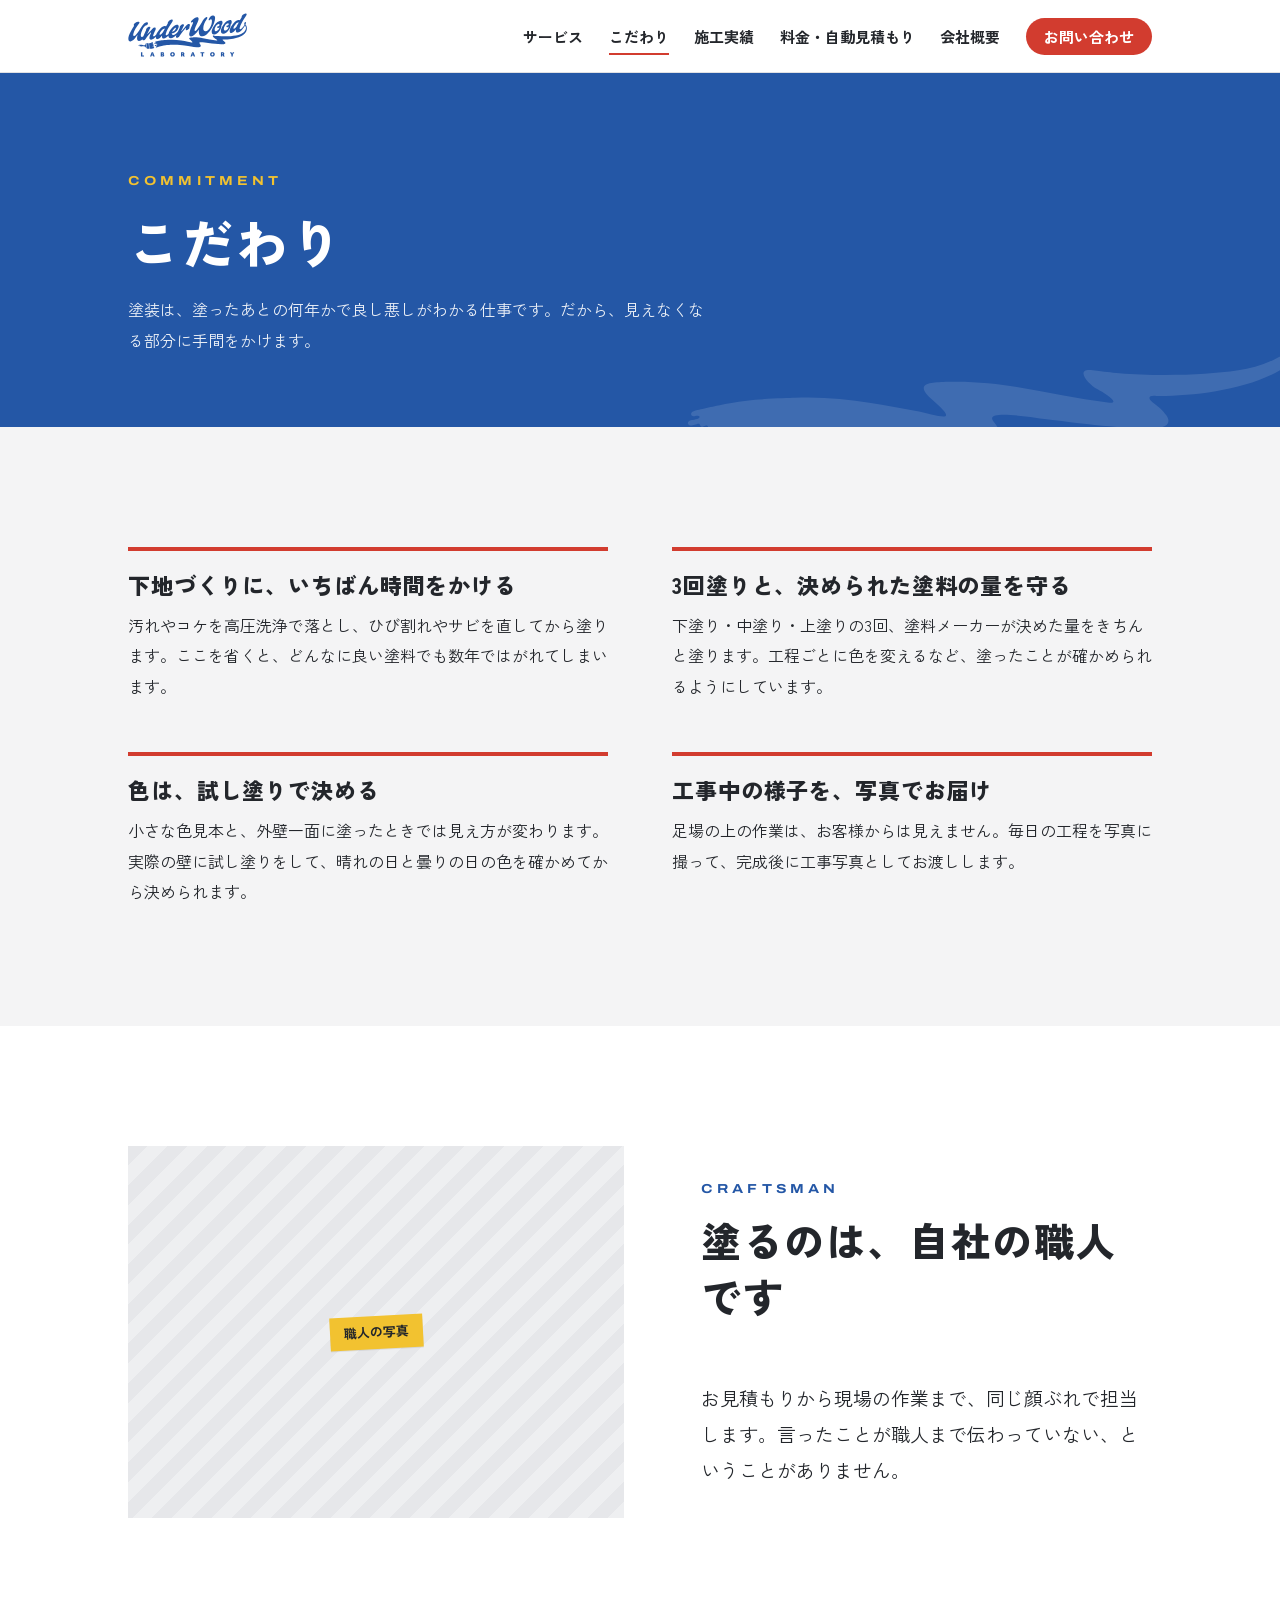
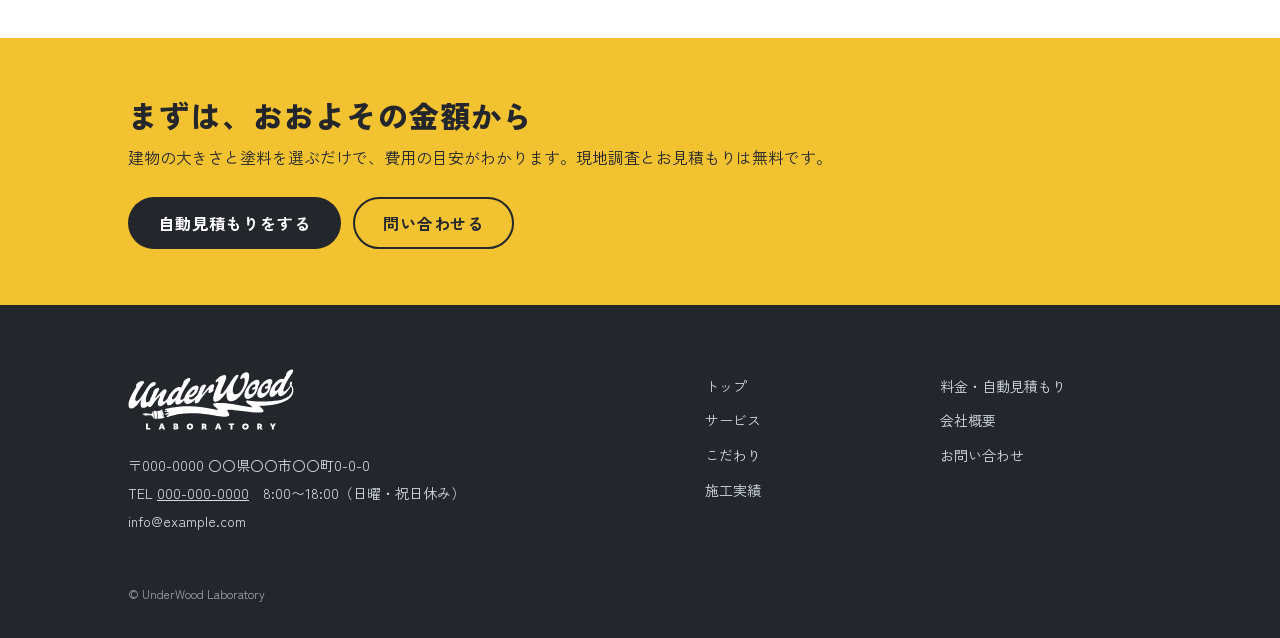
==== commitment.html @ 4b6bbbc0 "Add files via upload" ====
<!DOCTYPE html>
<html lang="ja">
<head>
<meta charset="utf-8">
<meta name="viewport" content="width=device-width, initial-scale=1">
<title>こだわり｜UnderWood Laboratory</title>
<meta name="description" content="UnderWood Laboratoryが塗装で大切にしていること。下地づくり、3回塗り、色選び、工事中の写真報告、塗装後の点検。">
<link rel="preconnect" href="https://fonts.googleapis.com">
<link rel="preconnect" href="https://fonts.gstatic.com" crossorigin>
<link href="https://fonts.googleapis.com/css2?family=Archivo:wdth,wght@62..125,500;62..125,700&family=Zen+Kaku+Gothic+New:wght@400;700;900&display=swap" rel="stylesheet">
<link rel="stylesheet" href="assets/style.css">
</head>
<body>
<a class="visually-hidden" href="#main">本文へ移動</a>
<header class="site-header">
  <div class="wrap">
    <a class="brand" href="index.html"><svg viewBox="40 140 870 330" role="img" aria-label="UnderWood Laboratory"><path d="M726.16,329.91c61.43.59,167.86-16.65,166.75-80.91-.28-5.92-.76-11.99-3.81-17.39-.5-.97-4.63-7.22-6.91-9.18,1.44-2.65,2.44-4.18,3.26-6.98.74-2.62.92-6.55-.17-8.42-1.16-2.01-4.07-2.37-6.17-1.16-2.1,1.49-5.18,4.73-5.16,10.24.02,4.24.66,5.32,2.08,8.56-.84,1.42-1.69,2.8-2.55,4.15,1.16,1.65,2.21,3.36,3.23,5.11.76-1.25,1.47-2.44,2.1-3.54.31-.45.54-.9.74-1.33,2.23,2.36,5.72,10.08,6.27,13.46,1.37,6.1-.8,16.13-3.31,20.3-7.67,14.38-12.79,19.25-31.51,28.52-24.7,12.23-48.61,12.65-73.4,15-25.62,1.73-64.95,1.82-90.61-.59-10.05-.95-15.18-1.23-28.45-3.15-19.87-2.91-5.16,14.64,5.18,20.25,6.95,3.76,26.71,16.22,10.67,14.05-32.22-4.35-64.52-11.24-96.58-16.6-20.72-3.45-49.05-6.25-72.99-5.37-19.2.69-37.68.9-16.16,19.52,30.94,26.77,4.65,15.32-19.21,11.04-15.14-2.7-31.5-5.86-46.72-8.14-26.68-4.18-52.11-6.55-80.21-5.46-7.22.28-22.25.32-42.64,2.14-12.51,1.11-21.53,2.84-37.56,5.62-7.96,1.38-26.53,5.84-26.53,5.84-1.68.49-4.58,1.81-3.95,4.15.47,1.77,2.02,2.02,4.37,1.46,1.39-.29,4.28-.35,4.59.9.66,2.7-7.74,3.39-8.99,3.65-1.89.36-3.97,1.62-3.38,3.65.53,1.84,2.91,2.21,4.94,1.69l4.35-1.06c1.84-.71,2.98-.68,3.58.93.3.79.69,2.03,2.14,1.77,1.18-.21,2.04-.92,3.56-1.17,1.52-.25,2.44.24,2.86,1.13.41.87-.05,2.8-1.59,3.14-4.4.95-8.22,2.03-12.75,3.69-2.74,1.07-3.39,3.36-3.1,4.89.31,1.58,3.34,2.29,5.13,1.67,2.51-.54,5.22-1.85,7.75-2.38,1.62-.6,3.1,0,3.81,1.55.46,1-.72,2.98-2.74,3.81-1.18.26-4.07,1.17-5.24,1.43-1.56.55-2.86,3.34-1.43,5.24,1,1.33,3.22,2.15,5.01,1.55,29.91-9.16,47.91-13.21,65.03-15.06,29.11-2.89,34.12-3.49,70.17-3.51,17.22,0,48.45,3.27,66.18,5.27,36.31,4.1,57.61,10.78,87.27,12.41,12.53.76,29.24.14,28.93-8.71-.31-8.73-4.28-14-9.58-21.17-9.2-12.44,39.9-3.81,63.15-1,37.18,4.49,61.31,7.4,93.03,9.18,19.11,1.09,36.43-1.47,27.81-14.08-3.71-5.41-6.84-8.18-14.64-14.03-4.8-3.59-5.01-7.59,4.14-6.55Z"/><path d="M239.47,309c-.1,1.09-.15,2.15-.15,3.15,0,8.1,3.44,15.94,12.55,15.26,10.12-.76,23.29-13.08,32.4-26.52,0,0-.61,4.91-.61,7.54,0,8.5,3.64,15.92,13.77,15.17,10.77-.81,22.19-10.67,31.83-22.02.4,11.54,6.48,20.16,18.99,19.22,11-.82,25.64-8.65,39.5-23.05-.47,1.11-.95,2.24-1.44,3.39-1.42,3.55-2.23,6.65-2.23,9.28,0,4.25,2.03,7.14,6.28,6.82q.2-.02.41-.03c7.69-.78,13.36-4.44,17.82-11.26,12.55-18.96,38.07-50.43,44.75-57.21,1.21-1.1,2.23-1.58,2.83-1.63.81-.06,1.01.33,1.01,1.14,0,1.42-.81,3.7-1.21,4.14-1.01,2.3-1.62,4.78-1.62,6.6,0,3.04,1.62,5.14,5.27,4.87,6.88-.52,21.87-10.55,21.87-17.43,0-1.82-1.82-1.28-1.82-3.51,0-1.62,1.01-3.72,2.23-6.65,1.42-3.55,2.23-6.85,2.23-9.68,0-5.47-2.23-8.74-7.9-8.32-4.25.32-10.12,3.19-16.2,9.51-7.09,7.62-32.19,38.45-35.43,42.14-1.01,1.29-2.03,1.77-2.63,1.82-.41.03-.61-.16-.61-.76,0-.81.61-1.87.61-2.27,3.65-6.95,12.15-24.19,17.62-35.33,1.42-3.14,2.23-5.63,2.23-7.86,0-4.45-3.24-5.83-7.09-5.54-4.66.35-11.74,3.11-17.41,9.61-2.83,3.25-6.48,8.79-6.48,13.44,0,1.01.2,1.81.4,2.6,0,0-4.08,7.81-13.21,28.43-10.16,13.34-22.82,22.65-33.15,23.43-7.7.58-10.73-4.46-10.73-11.34v-1.01c1.42.3,3.24.57,5.06.43,6.07-.46,14.17-3.89,22.47-10.79,12.76-10.67,22.27-27.58,22.27-38.72,0-8.3-5.06-11.97-12.96-11.38-10.12.76-25.11,8.56-40.7,27.75-9.76,12.09-16.36,24.68-19.3,35.77-6.29,7.03-11.86,10.71-15.52,10.98l-.2.02c-3.65.27-4.66-2.28-4.66-4.91,0-1.62.41-3.47.81-4.92,2.83-11.35,8.71-24.14,13.97-34.05,10.93-20.86,24.9-40.94,32.8-53.07,2.23-3.41,3.24-6.72,3.24-9.35,0-5.06-3.65-7.02-8.3-6.67-6.07.46-14.38,4.72-21.46,12.14-4.25,4.57-6.68,9.81-6.68,13.66,0,.81.2,1.6.41,2.4-4.66,7.43-8.91,14.84-12.96,21.82-2.63-2.23-6.07-3.19-9.92-2.9-14.78,1.11-36.24,19.11-52.24,46.43-2.52,4.23-4.55,8.27-6.16,12.09-5.99,7.56-13.47,14.89-19.96,15.38-3.04.23-4.05-1.72-4.05-3.95,0-1.42.41-3.27.81-4.51,3.24-11.18,12.15-29.66,14.58-34.09,2.23-4.22,3.64-8.78,3.64-12.42,0-5.27-3.24-8.46-8.5-8.07-4.45.33-9.92,3.38-15.19,8.83-7.29,7.63-29.16,31.74-32.4,35.43-1.21,1.3-2.02,1.77-2.43,1.8-.61.05-.61-.36-.61-.76,0-.81.41-1.85.41-2.26,2.43-6.05,11.95-24.58,17.82-35.35,1.62-2.95,2.43-5.45,2.43-7.67,0-4.45-3.24-6.03-7.29-5.73-4.46.33-11.54,3.09-17.41,9.6-2.63,3.03-6.68,9-6.68,13.66,0,.81.2,1.6.41,2.4,0,0-6.04,11.26-19.36,42.4-3.17,3.22-6.71,5.1-10,5.35-7.09.53-8.5-6.25-8.5-12.32,0-8.91,3.24-21.91,9.72-35.75,11.34-24.74,18.02-30.71,30.98-35.93,7.09-2.76,10.73-8.5,10.73-13.36s-3.24-8.46-9.92-7.96c-12.35.93-25.11,15.45-31.38,25.23-4.86,7.25-9.52,14.28-13.97,21.29-11.95,19.12-24.3,37.66-33.81,46.87-3.64,3.31-7.09,5.19-9.92,5.4-5.27.39-6.88-3.94-6.88-8.8,0-3.04.61-6.32,1.21-8.6,5.47-20.86,20.65-46.09,40.7-72.29,2.23-3,3.24-5.51,3.24-7.73,0-4.05-3.85-6.19-10.12-5.72-5.87.44-13.57,3.04-21.66,8.91-6.68,4.55-9.32,10.21-9.32,14.26,0,2.63,1.01,4.58,2.84,5.26-14.17,22.52-41.71,66.09-41.71,93.22,0,11.13,4.25,20.74,16,19.86,13.77-1.03,27.54-17.25,35.64-27.37,3.65-4.73,8.91-11.8,14.38-19.5-2.03,7.85-3.64,16.27-3.64,24.37,0,10.93,3.24,19.8,15.19,18.91,8.04-.6,16.19-5.78,23.14-12.47.29,5.01,3.26,8.27,8.45,7.88,5.47-.41,10.12-2.98,14.38-9.58,12.35-18.94,28.95-38.21,35.03-44.13,1.42-1.32,2.63-2.02,3.44-2.08.81-.06,1.01.33,1.01,1.14,0,1.21-.81,3.3-1.21,3.74-4.25,9.43-10.73,23.07-10.73,33.4,0,7.9,3.44,14.32,13.16,13.59,11.26-.84,22.96-11,32.74-22.6ZM357.98,270.87c6.28-11.81,18.22-24.24,23.89-24.67,1.42-.11,2.43.63,2.43,2.25,0,3.04-3.04,8.73-6.48,12.63-4.05,4.35-11.74,11.61-21.46,13.76.41-1.45,1.01-2.71,1.62-3.97ZM282.05,263.8c7.69-7.86,16.2-11.94,22.48-13.22-4.66,10.47-11.95,23.98-15.39,29.3-5.47,7.9-13.16,16.17-18.63,16.58-3.04.23-3.85-1.53-3.85-4.37,0-5.67,4.45-16.94,15.39-28.28Z"/><path d="M480.04,284.93c-.61,2.88-.81,5.53-.81,7.96,0,10.93,4.66,16.05,13.16,15.41,7.29-.54,16.6-5.29,26.12-14.1,11.74-10.8,20.85-22.01,30.57-36.1-.61,4.3-1.01,9.19-1.01,14.05,0,17.61,5.47,36.03,26.52,34.46,29.76-2.23,56.69-40.89,69.65-64.54,9.52-17.72,20.65-46.29,20.65-66.54,0-11.54-4.45-19.31-16.4-18.41-10.93.82-23.08,10.03-29.16,27.09-.61,1.67-.81,2.9-.81,4.11,0,2.63,1.62,4.53,4.05,4.35,2.03-.15,4.25-2.14,5.67-4.07,1.82-2.36,4.25-3.36,6.08-3.49,6.48-.49,7.9,7.3,7.9,12.37v1.01c0,22.88-17.41,70.14-45.36,72.24-9.32.7-16.81-6.03-16.81-20,.2-23.91,10.12-43.68,23.69-63.53,4.05-5.97,5.67-10.35,5.67-13.38,0-3.24-2.03-4.91-5.27-4.67-12.15.91-27.34,25.74-32.8,34.65-10.93,17.83-23.28,38.59-38.67,57.36-4.05,4.76-7.9,7.27-10.73,7.49-3.44.26-4.45-2.5-4.45-5.54,0-2.23.61-4.7,1.01-6.15,7.49-27.49,20.65-45.08,26.93-67.21.81-2.89,1.21-5.35,1.21-7.78,0-7.09-3.24-11.7-10.93-11.13l-.2.02c-9.92.74-27.54,8.95-41.51,27.2-1.62,2.15-2.23,4.22-2.23,6.04,0,2.43,1.42,4.15,3.85,3.96,3.24-.24,4.86-2.79,7.69-3.01,1.82-.14,3.24,1.17,3.24,3.81,0,1.21-.4,2.46-.81,4.11-6.48,18.91-19.64,40.14-25.72,71.98Z"/><path d="M640.38,274.28c0,11.94,5.47,21.05,18.02,20.11,11.95-.89,27.94-10.8,39.48-28.67,6.68-10.22,12.35-22.99,12.35-35.14v-.81c5.47-7.29,8.1-14.98,8.1-21.06,0-8.71-4.66-13.42-13.16-12.78-14.58,1.09-31.18,12.26-47.38,34.73-12.55,17.54-17.41,32.69-17.41,43.62ZM671.16,233.1c7.49-10.68,14.78-14.47,19.64-14.83,3.64-.27,6.08,1.57,6.08,5.42,0,6.07-4.25,11.05-10.33,11.5l-.41.03c-3.65.27-6.28,3.31-6.28,6.54,0,3.65,2.43,5.69,6.28,5.4,1.62-.12,3.64-.68,5.87-1.86,1.62-1.13,3.44-2.08,4.86-3.2-.81,5.12-2.63,10.93-5.67,15.2-5.67,8.12-13.36,12.74-19.44,13.2-7.29.55-10.12-4.51-10.12-11.19,0-7.29,3.24-17.25,9.52-26.22Z"/><path d="M724.41,289.44c11.95-.89,27.94-10.8,39.48-28.67,6.68-10.22,12.35-22.99,12.35-35.14v-.81c5.47-7.29,8.1-14.98,8.1-21.06,0-8.71-4.66-13.42-13.16-12.78-14.58,1.09-31.18,12.26-47.38,34.73-12.55,17.54-17.41,32.69-17.41,43.62,0,11.94,5.47,21.05,18.02,20.11ZM737.17,228.15c7.49-10.68,14.78-14.47,19.64-14.83,3.64-.27,6.08,1.57,6.08,5.42,0,6.07-4.25,11.05-10.33,11.5q-.2.02-.4.03c-3.64.27-6.28,3.31-6.28,6.54,0,3.65,2.43,5.69,6.28,5.4,1.62-.12,3.64-.68,5.87-1.86,1.62-1.13,3.44-2.08,4.86-3.2-.81,5.12-2.63,10.93-5.67,15.2-5.67,8.12-13.36,12.74-19.44,13.2-7.29.54-10.12-4.51-10.12-11.19,0-7.29,3.24-17.25,9.52-26.22Z"/><path d="M782.01,283.98c10.12-.74,23.28-13.08,32.4-26.51,0,0-.62,4.9-.62,7.54,0,8.51,3.66,15.92,13.77,15.16,19.66-1.46,41.46-33.09,50.69-48.87-.96-1.9-1.91-3.81-2.77-5.75-10.95,18.26-23.97,29.74-29.9,30.19l-.19.02c-3.66.28-4.66-2.29-4.66-4.92,0-1.61.4-3.46.81-4.92,2.82-11.35,8.7-24.13,13.96-34.04,10.93-20.86,24.91-40.94,32.81-53.08,2.22-3.4,3.22-6.72,3.22-9.36,0-5.06-3.64-7.02-8.3-6.65-6.06.45-14.36,4.71-21.46,12.13-4.24,4.57-6.67,9.82-6.67,13.67,0,.8.19,1.59.4,2.39-4.66,7.43-8.9,14.85-12.96,21.83-2.63-2.23-6.06-3.19-9.93-2.91-14.78,1.11-36.24,19.13-52.23,46.43-7.69,12.94-10.93,24.12-10.93,32.41s3.45,15.94,12.56,15.25ZM812.17,220.38c7.69-7.87,16.2-11.94,22.47-13.22-4.64,10.46-11.94,23.98-15.38,29.3-5.47,7.9-13.17,16.16-18.62,16.58-3.03.23-3.85-1.54-3.85-4.37,0-5.68,4.45-16.94,15.38-28.29Z"/><path d="M220.11,359.73l-1.12-4.07c-4.47,2.24-8.99,4.46-14.53,4.65,3.89-1.59,7.49-2.69,10.67-4.95l3.15-2.23-.87-3.04-1.05.27c.35-.56.58-1.17.29-1.54-.44-.57-1.31-.95-1.74-.57-4.79,4.28-11.91,6.7-18.54,7.87l-5.33.71c-.14.31-.06.94-.02,1.39l.87,10.04.91,10.67.89,10.35.63,7.04c10.07.44,19.62-.66,28.68-3.52,1.5-.47,2.97-.97,4.04-1.97,1.58-1.46.18-4.86.26-4.86l-.7.06c-2.83.25-5.31,1.51-8.3,1.15,3.05-.98,5.81-1.52,8.49-2.92l-1.36-4.55c-4.23,1.79-8.44,3.23-13.33,3.17,3.73-1.24,7.18-2.07,10.34-3.91l2.45-1.65-1.42-4.82c-2.45.41-4.44,1.52-7.08,1.21l6.76-2.58-2.55-9.72c-2.51.82-4.77,1.45-7.23,2-.71.16-1.46.21-2.26-.05,3.22-.99,6.01-1.97,8.98-3.63Z"/><path d="M164.03,367.67c1.84-2.3,2.64-5.09,3.27-7.95.39-1.79,1.64-3.19,3.68-3l3.27,38.21c-1.6.3-3.67-1.71-4.31-3.52-2.53-7.18-7.3-13.04-15.36-13.15-2.96-.04-5.72.54-8.64.84-9.52.97-17.28.66-26.94-2.29-2.09-.64-3.27-2.19-3.34-4.1s.87-3.08,2.76-3.47c11.46-2.35,20.45-1.01,32.41,1.81,5.38,1.27,10.16.4,13.19-3.39ZM119.52,371.64c-.35.19-.79.87-.8,1.24-.02.41.5,1.25.97,1.57,1.33.9,3.07,1.02,4.29.35.6-.33,1.11-1.14.92-1.71-.56-1.68-3.61-2.41-5.38-1.46Z"/><path d="M186.47,356.5l-5.25-.37-8.03-.34.8,9.45.84,9.73.91,10.67.89,10.51,6.94.42,5.64.26c.57.03,1.8-.24,2-.71.51-1.16.12-2.43.02-3.62l-.43-5.03-.34-3.94-.87-10.2-.94-11.12-.34-3.98c-.05-.59-1.09-1.69-1.83-1.74Z"/><path d="M133.03,421.61h9.76v22.51h12.07v7.77h-21.84v-30.28Z"/><path d="M209.77,421.61h9.96l11.71,30.28h-10.16l-1.91-6.26h-9.84l-1.91,6.26h-9.52l11.68-30.28ZM217.18,438.47l-2.71-8.89-2.75,8.89h5.46Z"/><path d="M274.88,421.61h12.27c7.41,0,11.12,2.62,11.12,7.85,0,1.38-.3,2.62-.9,3.73-.6,1.1-1.43,1.96-2.49,2.57,1.54.48,2.76,1.36,3.65,2.65.89,1.29,1.33,2.82,1.33,4.6,0,5.92-3.84,8.89-11.52,8.89h-13.47v-30.28ZM286.47,433.64c2.1,0,3.15-.93,3.15-2.79s-1.05-2.79-3.15-2.79h-3.03v5.58h3.03ZM287.59,445.44c2.1,0,3.15-.93,3.15-2.79s-1.05-2.79-3.15-2.79h-4.14v5.58h4.14Z"/><path d="M359.43,452.53c-2.47,0-4.73-.39-6.77-1.16-2.05-.77-3.81-1.86-5.3-3.27s-2.64-3.08-3.45-5c-.81-1.93-1.22-4.05-1.22-6.36s.42-4.34,1.26-6.25c.84-1.91,2.01-3.58,3.53-5s3.29-2.53,5.32-3.33,4.24-1.19,6.63-1.19,4.73.38,6.77,1.16c2.04.77,3.81,1.86,5.3,3.27,1.49,1.41,2.64,3.07,3.45,5,.81,1.93,1.22,4.04,1.22,6.35s-.42,4.34-1.26,6.26c-.84,1.91-2.01,3.58-3.53,5-1.51,1.42-3.29,2.53-5.32,3.33-2.03.8-4.24,1.2-6.63,1.2ZM366.17,436.79c0-1.43-.29-2.7-.86-3.8-.57-1.1-1.36-1.97-2.37-2.59-1.01-.62-2.18-.94-3.51-.94s-2.46.31-3.49.92-1.82,1.46-2.39,2.55c-.57,1.09-.86,2.35-.86,3.79s.29,2.7.86,3.8c.57,1.1,1.36,1.97,2.37,2.59,1.01.62,2.18.94,3.51.94s2.5-.3,3.51-.92c1.01-.61,1.8-1.47,2.37-2.57.57-1.1.86-2.36.86-3.76Z"/><path d="M420.4,421.61h11.87c3.93,0,6.98.94,9.15,2.83,2.16,1.89,3.25,4.53,3.25,7.93,0,1.65-.39,3.15-1.16,4.52-.77,1.37-1.74,2.53-2.91,3.49l6.97,11.52h-10.48l-4.42-8.85h-3.07v8.85h-9.2v-30.28ZM431,436.11c2.92,0,4.38-1.27,4.38-3.83,0-1.3-.35-2.25-1.04-2.85-.69-.6-1.81-.89-3.35-.89h-1.39v7.57h1.39Z"/><path d="M500.09,421.61h9.96l11.71,30.28h-10.16l-1.91-6.26h-9.84l-1.91,6.26h-9.52l11.68-30.28ZM507.5,438.47l-2.71-8.89-2.75,8.89h5.46Z"/><path d="M568.71,429.38h-8.89v-7.77h27.53v7.77h-8.89v22.51h-9.76v-22.51Z"/><path d="M645.73,452.53c-2.47,0-4.73-.39-6.77-1.16s-3.81-1.86-5.3-3.27c-1.49-1.41-2.64-3.08-3.45-5-.81-1.93-1.22-4.05-1.22-6.36s.42-4.34,1.26-6.25c.84-1.91,2.01-3.58,3.53-5,1.51-1.42,3.29-2.53,5.32-3.33s4.24-1.19,6.63-1.19,4.73.38,6.77,1.16c2.05.77,3.81,1.86,5.3,3.27,1.49,1.41,2.64,3.07,3.45,5,.81,1.93,1.21,4.04,1.21,6.35s-.42,4.34-1.26,6.26c-.84,1.91-2.01,3.58-3.53,5-1.51,1.42-3.29,2.53-5.32,3.33-2.03.8-4.24,1.2-6.64,1.2ZM652.46,436.79c0-1.43-.28-2.7-.86-3.8-.57-1.1-1.36-1.97-2.37-2.59-1.01-.62-2.18-.94-3.51-.94s-2.46.31-3.49.92c-1.02.61-1.82,1.46-2.39,2.55-.57,1.09-.86,2.35-.86,3.79s.28,2.7.86,3.8c.57,1.1,1.36,1.97,2.37,2.59,1.01.62,2.18.94,3.51.94s2.5-.3,3.51-.92c1.01-.61,1.8-1.47,2.37-2.57.57-1.1.86-2.36.86-3.76Z"/><path d="M706.69,421.61h11.87c3.93,0,6.98.94,9.14,2.83s3.25,4.53,3.25,7.93c0,1.65-.39,3.15-1.16,4.52-.77,1.37-1.74,2.53-2.91,3.49l6.97,11.52h-10.48l-4.42-8.85h-3.07v8.85h-9.2v-30.28ZM717.29,436.11c2.92,0,4.38-1.27,4.38-3.83,0-1.3-.35-2.25-1.04-2.85-.69-.6-1.81-.89-3.35-.89h-1.39v7.57h1.39Z"/><path d="M771.33,421.61h10.72l4.94,10.72,4.94-10.72h10.48l-10.76,18.25v12.03h-9.56v-12.03l-10.76-18.25Z"/></svg></a>
    <button class="menu-btn" type="button" aria-expanded="false" aria-controls="nav">メニュー</button>
    <nav class="nav" id="nav" aria-label="メインメニュー">
      <ul><li><a href="service.html">サービス</a></li><li><a href="commitment.html" aria-current="page">こだわり</a></li><li><a href="works.html">施工実績</a></li><li><a href="price.html">料金・自動見積もり</a></li><li><a href="company.html">会社概要</a></li><li class="nav-cta"><a href="contact.html">お問い合わせ</a></li></ul>
    </nav>
  </div>
</header>
<main id="main">
<section class="page-head">
  <div class="wrap"><span class="en">COMMITMENT</span><h1>こだわり</h1><p>塗装は、塗ったあとの何年かで良し悪しがわかる仕事です。だから、見えなくなる部分に手間をかけます。</p></div>
  <svg class="stroke" viewBox="220 195 680 200" aria-hidden="true"><path d="M726.16,329.91c61.43.59,167.86-16.65,166.75-80.91-.28-5.92-.76-11.99-3.81-17.39-.5-.97-4.63-7.22-6.91-9.18,1.44-2.65,2.44-4.18,3.26-6.98.74-2.62.92-6.55-.17-8.42-1.16-2.01-4.07-2.37-6.17-1.16-2.1,1.49-5.18,4.73-5.16,10.24.02,4.24.66,5.32,2.08,8.56-.84,1.42-1.69,2.8-2.55,4.15,1.16,1.65,2.21,3.36,3.23,5.11.76-1.25,1.47-2.44,2.1-3.54.31-.45.54-.9.74-1.33,2.23,2.36,5.72,10.08,6.27,13.46,1.37,6.1-.8,16.13-3.31,20.3-7.67,14.38-12.79,19.25-31.51,28.52-24.7,12.23-48.61,12.65-73.4,15-25.62,1.73-64.95,1.82-90.61-.59-10.05-.95-15.18-1.23-28.45-3.15-19.87-2.91-5.16,14.64,5.18,20.25,6.95,3.76,26.71,16.22,10.67,14.05-32.22-4.35-64.52-11.24-96.58-16.6-20.72-3.45-49.05-6.25-72.99-5.37-19.2.69-37.68.9-16.16,19.52,30.94,26.77,4.65,15.32-19.21,11.04-15.14-2.7-31.5-5.86-46.72-8.14-26.68-4.18-52.11-6.55-80.21-5.46-7.22.28-22.25.32-42.64,2.14-12.51,1.11-21.53,2.84-37.56,5.62-7.96,1.38-26.53,5.84-26.53,5.84-1.68.49-4.58,1.81-3.95,4.15.47,1.77,2.02,2.02,4.37,1.46,1.39-.29,4.28-.35,4.59.9.66,2.7-7.74,3.39-8.99,3.65-1.89.36-3.97,1.62-3.38,3.65.53,1.84,2.91,2.21,4.94,1.69l4.35-1.06c1.84-.71,2.98-.68,3.58.93.3.79.69,2.03,2.14,1.77,1.18-.21,2.04-.92,3.56-1.17,1.52-.25,2.44.24,2.86,1.13.41.87-.05,2.8-1.59,3.14-4.4.95-8.22,2.03-12.75,3.69-2.74,1.07-3.39,3.36-3.1,4.89.31,1.58,3.34,2.29,5.13,1.67,2.51-.54,5.22-1.85,7.75-2.38,1.62-.6,3.1,0,3.81,1.55.46,1-.72,2.98-2.74,3.81-1.18.26-4.07,1.17-5.24,1.43-1.56.55-2.86,3.34-1.43,5.24,1,1.33,3.22,2.15,5.01,1.55,29.91-9.16,47.91-13.21,65.03-15.06,29.11-2.89,34.12-3.49,70.17-3.51,17.22,0,48.45,3.27,66.18,5.27,36.31,4.1,57.61,10.78,87.27,12.41,12.53.76,29.24.14,28.93-8.71-.31-8.73-4.28-14-9.58-21.17-9.2-12.44,39.9-3.81,63.15-1,37.18,4.49,61.31,7.4,93.03,9.18,19.11,1.09,36.43-1.47,27.81-14.08-3.71-5.41-6.84-8.18-14.64-14.03-4.8-3.59-5.01-7.59,4.14-6.55Z"/></svg>
</section>
<section class="sec">
  <div class="wrap">
    <div class="points">
      <div class="point"><h3>下地づくりに、いちばん時間をかける</h3><p>汚れやコケを高圧洗浄で落とし、ひび割れやサビを直してから塗ります。ここを省くと、どんなに良い塗料でも数年ではがれてしまいます。</p></div>
      <div class="point"><h3>3回塗りと、決められた塗料の量を守る</h3><p>下塗り・中塗り・上塗りの3回、塗料メーカーが決めた量をきちんと塗ります。工程ごとに色を変えるなど、塗ったことが確かめられるようにしています。</p></div>
      <div class="point"><h3>色は、試し塗りで決める</h3><p>小さな色見本と、外壁一面に塗ったときでは見え方が変わります。実際の壁に試し塗りをして、晴れの日と曇りの日の色を確かめてから決められます。</p></div>
      <div class="point"><h3>工事中の様子を、写真でお届け</h3><p>足場の上の作業は、お客様からは見えません。毎日の工程を写真に撮って、完成後に工事写真としてお渡しします。</p></div>
    </div>
  </div>
</section>
<section class="sec" style="background:var(--white)">
  <div class="wrap split">
    <div class="ph" data-label="職人の写真"></div>
    <div>
      <div class="sec-head"><span class="en">CRAFTSMAN</span><h2>塗るのは、自社の職人です</h2></div>
      <p class="lead">お見積もりから現場の作業まで、同じ顔ぶれで担当します。言ったことが職人まで伝わっていない、ということがありません。</p>
    </div>
  </div>
</section>
</main>
<section class="cta-band">
  <div class="wrap">
    <div>
      <h2>まずは、おおよその金額から</h2>
      <p>建物の大きさと塗料を選ぶだけで、費用の目安がわかります。現地調査とお見積もりは無料です。</p>
    </div>
    <div class="actions">
      <a class="btn btn-dark" href="price.html">自動見積もりをする</a>
      <a class="btn btn-line" href="contact.html">問い合わせる</a>
    </div>
  </div>
</section>
<footer class="site-footer">
  <div class="wrap">
    <div class="cols">
      <div>
        <a class="brand" href="index.html"><svg viewBox="40 140 870 330" role="img" aria-label="UnderWood Laboratory"><path d="M726.16,329.91c61.43.59,167.86-16.65,166.75-80.91-.28-5.92-.76-11.99-3.81-17.39-.5-.97-4.63-7.22-6.91-9.18,1.44-2.65,2.44-4.18,3.26-6.98.74-2.62.92-6.55-.17-8.42-1.16-2.01-4.07-2.37-6.17-1.16-2.1,1.49-5.18,4.73-5.16,10.24.02,4.24.66,5.32,2.08,8.56-.84,1.42-1.69,2.8-2.55,4.15,1.16,1.65,2.21,3.36,3.23,5.11.76-1.25,1.47-2.44,2.1-3.54.31-.45.54-.9.74-1.33,2.23,2.36,5.72,10.08,6.27,13.46,1.37,6.1-.8,16.13-3.31,20.3-7.67,14.38-12.79,19.25-31.51,28.52-24.7,12.23-48.61,12.65-73.4,15-25.62,1.73-64.95,1.82-90.61-.59-10.05-.95-15.18-1.23-28.45-3.15-19.87-2.91-5.16,14.64,5.18,20.25,6.95,3.76,26.71,16.22,10.67,14.05-32.22-4.35-64.52-11.24-96.58-16.6-20.72-3.45-49.05-6.25-72.99-5.37-19.2.69-37.68.9-16.16,19.52,30.94,26.77,4.65,15.32-19.21,11.04-15.14-2.7-31.5-5.86-46.72-8.14-26.68-4.18-52.11-6.55-80.21-5.46-7.22.28-22.25.32-42.64,2.14-12.51,1.11-21.53,2.84-37.56,5.62-7.96,1.38-26.53,5.84-26.53,5.84-1.68.49-4.58,1.81-3.95,4.15.47,1.77,2.02,2.02,4.37,1.46,1.39-.29,4.28-.35,4.59.9.66,2.7-7.74,3.39-8.99,3.65-1.89.36-3.97,1.62-3.38,3.65.53,1.84,2.91,2.21,4.94,1.69l4.35-1.06c1.84-.71,2.98-.68,3.58.93.3.79.69,2.03,2.14,1.77,1.18-.21,2.04-.92,3.56-1.17,1.52-.25,2.44.24,2.86,1.13.41.87-.05,2.8-1.59,3.14-4.4.95-8.22,2.03-12.75,3.69-2.74,1.07-3.39,3.36-3.1,4.89.31,1.58,3.34,2.29,5.13,1.67,2.51-.54,5.22-1.85,7.75-2.38,1.62-.6,3.1,0,3.81,1.55.46,1-.72,2.98-2.74,3.81-1.18.26-4.07,1.17-5.24,1.43-1.56.55-2.86,3.34-1.43,5.24,1,1.33,3.22,2.15,5.01,1.55,29.91-9.16,47.91-13.21,65.03-15.06,29.11-2.89,34.12-3.49,70.17-3.51,17.22,0,48.45,3.27,66.18,5.27,36.31,4.1,57.61,10.78,87.27,12.41,12.53.76,29.24.14,28.93-8.71-.31-8.73-4.28-14-9.58-21.17-9.2-12.44,39.9-3.81,63.15-1,37.18,4.49,61.31,7.4,93.03,9.18,19.11,1.09,36.43-1.47,27.81-14.08-3.71-5.41-6.84-8.18-14.64-14.03-4.8-3.59-5.01-7.59,4.14-6.55Z"/><path d="M239.47,309c-.1,1.09-.15,2.15-.15,3.15,0,8.1,3.44,15.94,12.55,15.26,10.12-.76,23.29-13.08,32.4-26.52,0,0-.61,4.91-.61,7.54,0,8.5,3.64,15.92,13.77,15.17,10.77-.81,22.19-10.67,31.83-22.02.4,11.54,6.48,20.16,18.99,19.22,11-.82,25.64-8.65,39.5-23.05-.47,1.11-.95,2.24-1.44,3.39-1.42,3.55-2.23,6.65-2.23,9.28,0,4.25,2.03,7.14,6.28,6.82q.2-.02.41-.03c7.69-.78,13.36-4.44,17.82-11.26,12.55-18.96,38.07-50.43,44.75-57.21,1.21-1.1,2.23-1.58,2.83-1.63.81-.06,1.01.33,1.01,1.14,0,1.42-.81,3.7-1.21,4.14-1.01,2.3-1.62,4.78-1.62,6.6,0,3.04,1.62,5.14,5.27,4.87,6.88-.52,21.87-10.55,21.87-17.43,0-1.82-1.82-1.28-1.82-3.51,0-1.62,1.01-3.72,2.23-6.65,1.42-3.55,2.23-6.85,2.23-9.68,0-5.47-2.23-8.74-7.9-8.32-4.25.32-10.12,3.19-16.2,9.51-7.09,7.62-32.19,38.45-35.43,42.14-1.01,1.29-2.03,1.77-2.63,1.82-.41.03-.61-.16-.61-.76,0-.81.61-1.87.61-2.27,3.65-6.95,12.15-24.19,17.62-35.33,1.42-3.14,2.23-5.63,2.23-7.86,0-4.45-3.24-5.83-7.09-5.54-4.66.35-11.74,3.11-17.41,9.61-2.83,3.25-6.48,8.79-6.48,13.44,0,1.01.2,1.81.4,2.6,0,0-4.08,7.81-13.21,28.43-10.16,13.34-22.82,22.65-33.15,23.43-7.7.58-10.73-4.46-10.73-11.34v-1.01c1.42.3,3.24.57,5.06.43,6.07-.46,14.17-3.89,22.47-10.79,12.76-10.67,22.27-27.58,22.27-38.72,0-8.3-5.06-11.97-12.96-11.38-10.12.76-25.11,8.56-40.7,27.75-9.76,12.09-16.36,24.68-19.3,35.77-6.29,7.03-11.86,10.71-15.52,10.98l-.2.02c-3.65.27-4.66-2.28-4.66-4.91,0-1.62.41-3.47.81-4.92,2.83-11.35,8.71-24.14,13.97-34.05,10.93-20.86,24.9-40.94,32.8-53.07,2.23-3.41,3.24-6.72,3.24-9.35,0-5.06-3.65-7.02-8.3-6.67-6.07.46-14.38,4.72-21.46,12.14-4.25,4.57-6.68,9.81-6.68,13.66,0,.81.2,1.6.41,2.4-4.66,7.43-8.91,14.84-12.96,21.82-2.63-2.23-6.07-3.19-9.92-2.9-14.78,1.11-36.24,19.11-52.24,46.43-2.52,4.23-4.55,8.27-6.16,12.09-5.99,7.56-13.47,14.89-19.96,15.38-3.04.23-4.05-1.72-4.05-3.95,0-1.42.41-3.27.81-4.51,3.24-11.18,12.15-29.66,14.58-34.09,2.23-4.22,3.64-8.78,3.64-12.42,0-5.27-3.24-8.46-8.5-8.07-4.45.33-9.92,3.38-15.19,8.83-7.29,7.63-29.16,31.74-32.4,35.43-1.21,1.3-2.02,1.77-2.43,1.8-.61.05-.61-.36-.61-.76,0-.81.41-1.85.41-2.26,2.43-6.05,11.95-24.58,17.82-35.35,1.62-2.95,2.43-5.45,2.43-7.67,0-4.45-3.24-6.03-7.29-5.73-4.46.33-11.54,3.09-17.41,9.6-2.63,3.03-6.68,9-6.68,13.66,0,.81.2,1.6.41,2.4,0,0-6.04,11.26-19.36,42.4-3.17,3.22-6.71,5.1-10,5.35-7.09.53-8.5-6.25-8.5-12.32,0-8.91,3.24-21.91,9.72-35.75,11.34-24.74,18.02-30.71,30.98-35.93,7.09-2.76,10.73-8.5,10.73-13.36s-3.24-8.46-9.92-7.96c-12.35.93-25.11,15.45-31.38,25.23-4.86,7.25-9.52,14.28-13.97,21.29-11.95,19.12-24.3,37.66-33.81,46.87-3.64,3.31-7.09,5.19-9.92,5.4-5.27.39-6.88-3.94-6.88-8.8,0-3.04.61-6.32,1.21-8.6,5.47-20.86,20.65-46.09,40.7-72.29,2.23-3,3.24-5.51,3.24-7.73,0-4.05-3.85-6.19-10.12-5.72-5.87.44-13.57,3.04-21.66,8.91-6.68,4.55-9.32,10.21-9.32,14.26,0,2.63,1.01,4.58,2.84,5.26-14.17,22.52-41.71,66.09-41.71,93.22,0,11.13,4.25,20.74,16,19.86,13.77-1.03,27.54-17.25,35.64-27.37,3.65-4.73,8.91-11.8,14.38-19.5-2.03,7.85-3.64,16.27-3.64,24.37,0,10.93,3.24,19.8,15.19,18.91,8.04-.6,16.19-5.78,23.14-12.47.29,5.01,3.26,8.27,8.45,7.88,5.47-.41,10.12-2.98,14.38-9.58,12.35-18.94,28.95-38.21,35.03-44.13,1.42-1.32,2.63-2.02,3.44-2.08.81-.06,1.01.33,1.01,1.14,0,1.21-.81,3.3-1.21,3.74-4.25,9.43-10.73,23.07-10.73,33.4,0,7.9,3.44,14.32,13.16,13.59,11.26-.84,22.96-11,32.74-22.6ZM357.98,270.87c6.28-11.81,18.22-24.24,23.89-24.67,1.42-.11,2.43.63,2.43,2.25,0,3.04-3.04,8.73-6.48,12.63-4.05,4.35-11.74,11.61-21.46,13.76.41-1.45,1.01-2.71,1.62-3.97ZM282.05,263.8c7.69-7.86,16.2-11.94,22.48-13.22-4.66,10.47-11.95,23.98-15.39,29.3-5.47,7.9-13.16,16.17-18.63,16.58-3.04.23-3.85-1.53-3.85-4.37,0-5.67,4.45-16.94,15.39-28.28Z"/><path d="M480.04,284.93c-.61,2.88-.81,5.53-.81,7.96,0,10.93,4.66,16.05,13.16,15.41,7.29-.54,16.6-5.29,26.12-14.1,11.74-10.8,20.85-22.01,30.57-36.1-.61,4.3-1.01,9.19-1.01,14.05,0,17.61,5.47,36.03,26.52,34.46,29.76-2.23,56.69-40.89,69.65-64.54,9.52-17.72,20.65-46.29,20.65-66.54,0-11.54-4.45-19.31-16.4-18.41-10.93.82-23.08,10.03-29.16,27.09-.61,1.67-.81,2.9-.81,4.11,0,2.63,1.62,4.53,4.05,4.35,2.03-.15,4.25-2.14,5.67-4.07,1.82-2.36,4.25-3.36,6.08-3.49,6.48-.49,7.9,7.3,7.9,12.37v1.01c0,22.88-17.41,70.14-45.36,72.24-9.32.7-16.81-6.03-16.81-20,.2-23.91,10.12-43.68,23.69-63.53,4.05-5.97,5.67-10.35,5.67-13.38,0-3.24-2.03-4.91-5.27-4.67-12.15.91-27.34,25.74-32.8,34.65-10.93,17.83-23.28,38.59-38.67,57.36-4.05,4.76-7.9,7.27-10.73,7.49-3.44.26-4.45-2.5-4.45-5.54,0-2.23.61-4.7,1.01-6.15,7.49-27.49,20.65-45.08,26.93-67.21.81-2.89,1.21-5.35,1.21-7.78,0-7.09-3.24-11.7-10.93-11.13l-.2.02c-9.92.74-27.54,8.95-41.51,27.2-1.62,2.15-2.23,4.22-2.23,6.04,0,2.43,1.42,4.15,3.85,3.96,3.24-.24,4.86-2.79,7.69-3.01,1.82-.14,3.24,1.17,3.24,3.81,0,1.21-.4,2.46-.81,4.11-6.48,18.91-19.64,40.14-25.72,71.98Z"/><path d="M640.38,274.28c0,11.94,5.47,21.05,18.02,20.11,11.95-.89,27.94-10.8,39.48-28.67,6.68-10.22,12.35-22.99,12.35-35.14v-.81c5.47-7.29,8.1-14.98,8.1-21.06,0-8.71-4.66-13.42-13.16-12.78-14.58,1.09-31.18,12.26-47.38,34.73-12.55,17.54-17.41,32.69-17.41,43.62ZM671.16,233.1c7.49-10.68,14.78-14.47,19.64-14.83,3.64-.27,6.08,1.57,6.08,5.42,0,6.07-4.25,11.05-10.33,11.5l-.41.03c-3.65.27-6.28,3.31-6.28,6.54,0,3.65,2.43,5.69,6.28,5.4,1.62-.12,3.64-.68,5.87-1.86,1.62-1.13,3.44-2.08,4.86-3.2-.81,5.12-2.63,10.93-5.67,15.2-5.67,8.12-13.36,12.74-19.44,13.2-7.29.55-10.12-4.51-10.12-11.19,0-7.29,3.24-17.25,9.52-26.22Z"/><path d="M724.41,289.44c11.95-.89,27.94-10.8,39.48-28.67,6.68-10.22,12.35-22.99,12.35-35.14v-.81c5.47-7.29,8.1-14.98,8.1-21.06,0-8.71-4.66-13.42-13.16-12.78-14.58,1.09-31.18,12.26-47.38,34.73-12.55,17.54-17.41,32.69-17.41,43.62,0,11.94,5.47,21.05,18.02,20.11ZM737.17,228.15c7.49-10.68,14.78-14.47,19.64-14.83,3.64-.27,6.08,1.57,6.08,5.42,0,6.07-4.25,11.05-10.33,11.5q-.2.02-.4.03c-3.64.27-6.28,3.31-6.28,6.54,0,3.65,2.43,5.69,6.28,5.4,1.62-.12,3.64-.68,5.87-1.86,1.62-1.13,3.44-2.08,4.86-3.2-.81,5.12-2.63,10.93-5.67,15.2-5.67,8.12-13.36,12.74-19.44,13.2-7.29.54-10.12-4.51-10.12-11.19,0-7.29,3.24-17.25,9.52-26.22Z"/><path d="M782.01,283.98c10.12-.74,23.28-13.08,32.4-26.51,0,0-.62,4.9-.62,7.54,0,8.51,3.66,15.92,13.77,15.16,19.66-1.46,41.46-33.09,50.69-48.87-.96-1.9-1.91-3.81-2.77-5.75-10.95,18.26-23.97,29.74-29.9,30.19l-.19.02c-3.66.28-4.66-2.29-4.66-4.92,0-1.61.4-3.46.81-4.92,2.82-11.35,8.7-24.13,13.96-34.04,10.93-20.86,24.91-40.94,32.81-53.08,2.22-3.4,3.22-6.72,3.22-9.36,0-5.06-3.64-7.02-8.3-6.65-6.06.45-14.36,4.71-21.46,12.13-4.24,4.57-6.67,9.82-6.67,13.67,0,.8.19,1.59.4,2.39-4.66,7.43-8.9,14.85-12.96,21.83-2.63-2.23-6.06-3.19-9.93-2.91-14.78,1.11-36.24,19.13-52.23,46.43-7.69,12.94-10.93,24.12-10.93,32.41s3.45,15.94,12.56,15.25ZM812.17,220.38c7.69-7.87,16.2-11.94,22.47-13.22-4.64,10.46-11.94,23.98-15.38,29.3-5.47,7.9-13.17,16.16-18.62,16.58-3.03.23-3.85-1.54-3.85-4.37,0-5.68,4.45-16.94,15.38-28.29Z"/><path d="M220.11,359.73l-1.12-4.07c-4.47,2.24-8.99,4.46-14.53,4.65,3.89-1.59,7.49-2.69,10.67-4.95l3.15-2.23-.87-3.04-1.05.27c.35-.56.58-1.17.29-1.54-.44-.57-1.31-.95-1.74-.57-4.79,4.28-11.91,6.7-18.54,7.87l-5.33.71c-.14.31-.06.94-.02,1.39l.87,10.04.91,10.67.89,10.35.63,7.04c10.07.44,19.62-.66,28.68-3.52,1.5-.47,2.97-.97,4.04-1.97,1.58-1.46.18-4.86.26-4.86l-.7.06c-2.83.25-5.31,1.51-8.3,1.15,3.05-.98,5.81-1.52,8.49-2.92l-1.36-4.55c-4.23,1.79-8.44,3.23-13.33,3.17,3.73-1.24,7.18-2.07,10.34-3.91l2.45-1.65-1.42-4.82c-2.45.41-4.44,1.52-7.08,1.21l6.76-2.58-2.55-9.72c-2.51.82-4.77,1.45-7.23,2-.71.16-1.46.21-2.26-.05,3.22-.99,6.01-1.97,8.98-3.63Z"/><path d="M164.03,367.67c1.84-2.3,2.64-5.09,3.27-7.95.39-1.79,1.64-3.19,3.68-3l3.27,38.21c-1.6.3-3.67-1.71-4.31-3.52-2.53-7.18-7.3-13.04-15.36-13.15-2.96-.04-5.72.54-8.64.84-9.52.97-17.28.66-26.94-2.29-2.09-.64-3.27-2.19-3.34-4.1s.87-3.08,2.76-3.47c11.46-2.35,20.45-1.01,32.41,1.81,5.38,1.27,10.16.4,13.19-3.39ZM119.52,371.64c-.35.19-.79.87-.8,1.24-.02.41.5,1.25.97,1.57,1.33.9,3.07,1.02,4.29.35.6-.33,1.11-1.14.92-1.71-.56-1.68-3.61-2.41-5.38-1.46Z"/><path d="M186.47,356.5l-5.25-.37-8.03-.34.8,9.45.84,9.73.91,10.67.89,10.51,6.94.42,5.64.26c.57.03,1.8-.24,2-.71.51-1.16.12-2.43.02-3.62l-.43-5.03-.34-3.94-.87-10.2-.94-11.12-.34-3.98c-.05-.59-1.09-1.69-1.83-1.74Z"/><path d="M133.03,421.61h9.76v22.51h12.07v7.77h-21.84v-30.28Z"/><path d="M209.77,421.61h9.96l11.71,30.28h-10.16l-1.91-6.26h-9.84l-1.91,6.26h-9.52l11.68-30.28ZM217.18,438.47l-2.71-8.89-2.75,8.89h5.46Z"/><path d="M274.88,421.61h12.27c7.41,0,11.12,2.62,11.12,7.85,0,1.38-.3,2.62-.9,3.73-.6,1.1-1.43,1.96-2.49,2.57,1.54.48,2.76,1.36,3.65,2.65.89,1.29,1.33,2.82,1.33,4.6,0,5.92-3.84,8.89-11.52,8.89h-13.47v-30.28ZM286.47,433.64c2.1,0,3.15-.93,3.15-2.79s-1.05-2.79-3.15-2.79h-3.03v5.58h3.03ZM287.59,445.44c2.1,0,3.15-.93,3.15-2.79s-1.05-2.79-3.15-2.79h-4.14v5.58h4.14Z"/><path d="M359.43,452.53c-2.47,0-4.73-.39-6.77-1.16-2.05-.77-3.81-1.86-5.3-3.27s-2.64-3.08-3.45-5c-.81-1.93-1.22-4.05-1.22-6.36s.42-4.34,1.26-6.25c.84-1.91,2.01-3.58,3.53-5s3.29-2.53,5.32-3.33,4.24-1.19,6.63-1.19,4.73.38,6.77,1.16c2.04.77,3.81,1.86,5.3,3.27,1.49,1.41,2.64,3.07,3.45,5,.81,1.93,1.22,4.04,1.22,6.35s-.42,4.34-1.26,6.26c-.84,1.91-2.01,3.58-3.53,5-1.51,1.42-3.29,2.53-5.32,3.33-2.03.8-4.24,1.2-6.63,1.2ZM366.17,436.79c0-1.43-.29-2.7-.86-3.8-.57-1.1-1.36-1.97-2.37-2.59-1.01-.62-2.18-.94-3.51-.94s-2.46.31-3.49.92-1.82,1.46-2.39,2.55c-.57,1.09-.86,2.35-.86,3.79s.29,2.7.86,3.8c.57,1.1,1.36,1.97,2.37,2.59,1.01.62,2.18.94,3.51.94s2.5-.3,3.51-.92c1.01-.61,1.8-1.47,2.37-2.57.57-1.1.86-2.36.86-3.76Z"/><path d="M420.4,421.61h11.87c3.93,0,6.98.94,9.15,2.83,2.16,1.89,3.25,4.53,3.25,7.93,0,1.65-.39,3.15-1.16,4.52-.77,1.37-1.74,2.53-2.91,3.49l6.97,11.52h-10.48l-4.42-8.85h-3.07v8.85h-9.2v-30.28ZM431,436.11c2.92,0,4.38-1.27,4.38-3.83,0-1.3-.35-2.25-1.04-2.85-.69-.6-1.81-.89-3.35-.89h-1.39v7.57h1.39Z"/><path d="M500.09,421.61h9.96l11.71,30.28h-10.16l-1.91-6.26h-9.84l-1.91,6.26h-9.52l11.68-30.28ZM507.5,438.47l-2.71-8.89-2.75,8.89h5.46Z"/><path d="M568.71,429.38h-8.89v-7.77h27.53v7.77h-8.89v22.51h-9.76v-22.51Z"/><path d="M645.73,452.53c-2.47,0-4.73-.39-6.77-1.16s-3.81-1.86-5.3-3.27c-1.49-1.41-2.64-3.08-3.45-5-.81-1.93-1.22-4.05-1.22-6.36s.42-4.34,1.26-6.25c.84-1.91,2.01-3.58,3.53-5,1.51-1.42,3.29-2.53,5.32-3.33s4.24-1.19,6.63-1.19,4.73.38,6.77,1.16c2.05.77,3.81,1.86,5.3,3.27,1.49,1.41,2.64,3.07,3.45,5,.81,1.93,1.21,4.04,1.21,6.35s-.42,4.34-1.26,6.26c-.84,1.91-2.01,3.58-3.53,5-1.51,1.42-3.29,2.53-5.32,3.33-2.03.8-4.24,1.2-6.64,1.2ZM652.46,436.79c0-1.43-.28-2.7-.86-3.8-.57-1.1-1.36-1.97-2.37-2.59-1.01-.62-2.18-.94-3.51-.94s-2.46.31-3.49.92c-1.02.61-1.82,1.46-2.39,2.55-.57,1.09-.86,2.35-.86,3.79s.28,2.7.86,3.8c.57,1.1,1.36,1.97,2.37,2.59,1.01.62,2.18.94,3.51.94s2.5-.3,3.51-.92c1.01-.61,1.8-1.47,2.37-2.57.57-1.1.86-2.36.86-3.76Z"/><path d="M706.69,421.61h11.87c3.93,0,6.98.94,9.14,2.83s3.25,4.53,3.25,7.93c0,1.65-.39,3.15-1.16,4.52-.77,1.37-1.74,2.53-2.91,3.49l6.97,11.52h-10.48l-4.42-8.85h-3.07v8.85h-9.2v-30.28ZM717.29,436.11c2.92,0,4.38-1.27,4.38-3.83,0-1.3-.35-2.25-1.04-2.85-.69-.6-1.81-.89-3.35-.89h-1.39v7.57h1.39Z"/><path d="M771.33,421.61h10.72l4.94,10.72,4.94-10.72h10.48l-10.76,18.25v12.03h-9.56v-12.03l-10.76-18.25Z"/></svg></a>
        <address>
          〒000-0000 〇〇県〇〇市〇〇町0-0-0<br>
          TEL <a href="tel:0000000000">000-000-0000</a>　8:00〜18:00（日曜・祝日休み）<br>
          info@example.com
        </address>
      </div>
      <nav aria-label="フッターメニュー"><ul><li><a href="index.html">トップ</a></li><li><a href="service.html">サービス</a></li><li><a href="commitment.html">こだわり</a></li><li><a href="works.html">施工実績</a></li><li><a href="price.html">料金・自動見積もり</a></li><li><a href="company.html">会社概要</a></li><li><a href="contact.html">お問い合わせ</a></li></ul></nav>
    </div>
    <p class="copy">© UnderWood Laboratory</p>
  </div>
</footer>
<script src="assets/main.js"></script>

</body>
</html>
---- assets/style.css ----
/* =========================================================
   UnderWood Laboratory — 共通スタイル
   色・文字はここの変数を変えれば全ページに反映されます
   ========================================================= */
:root{
  --navy:#1f3350;       /* 作業着の紺（ヘッダー・ヒーロー） */
  --navy-deep:#16243a;  /* 本文の文字色 */
  --accent:#f0c93a;     /* 養生テープの黄色（ロゴ・ボタン） */
  --accent-ink:#2e5a92; /* 白地の上で使うリンク色 */
  --base:#f6f7f9;       /* 明るいグレー（ページの地） */
  --tape:#f0c93a;       /* 写真枠のラベル */
  --steel:#8a96a3;      /* 足場のパイプのようなグレー */
  --line:#d5dbe2;
  --white:#fff;

  --font-jp:"Zen Kaku Gothic New",system-ui,sans-serif;
  --font-en:"Archivo",var(--font-jp);

  --wrap:1120px;
  --gutter:clamp(20px,5vw,48px);
}
*{box-sizing:border-box;margin:0;padding:0}
html{scroll-behavior:smooth}
body{font-family:var(--font-jp);color:var(--navy-deep);background:var(--base);
  font-size:16px;line-height:1.9;-webkit-font-smoothing:antialiased;font-feature-settings:"palt" 1}
img,svg{display:block;max-width:100%}
a{color:inherit}
:focus-visible{outline:3px solid var(--tape);outline-offset:3px}
.wrap{max-width:var(--wrap);margin:0 auto;padding:0 var(--gutter)}
.visually-hidden{position:absolute;width:1px;height:1px;overflow:hidden;clip:rect(0 0 0 0)}

/* ---------- 見出し ---------- */
h1,h2,h3{line-height:1.4;letter-spacing:.04em;font-weight:900}
.en{font-family:var(--font-en);font-stretch:118%;font-weight:700;letter-spacing:.32em}
.sec{padding:clamp(72px,10vw,120px) 0}
.sec-head{margin-bottom:clamp(32px,5vw,56px)}
.sec-head h2{font-size:clamp(26px,3.6vw,40px)}
.sec-head .en{display:block;font-size:13px;color:var(--navy);margin-bottom:10px}
.sec-head p{margin-top:16px;max-width:38em}
.lead{font-size:clamp(17px,1.6vw,19px);max-width:36em}

/* ---------- ボタン ---------- */
.btn{display:inline-flex;align-items:center;justify-content:center;gap:.5em;min-height:52px;padding:0 28px;
  border-radius:999px;font-weight:700;text-decoration:none;letter-spacing:.06em;border:2px solid transparent;cursor:pointer;font:inherit;font-weight:700}
.btn-pink{background:var(--accent);color:var(--navy-deep)}
.btn-pink:hover{background:#f6dc72}
.btn-line{border-color:currentColor;background:transparent}
.btn-line:hover{background:rgba(255,255,255,.12)}
.btn-dark{background:var(--navy-deep);color:var(--white)}
.btn-dark:hover{background:var(--navy)}

/* ---------- ヘッダー ---------- */
.site-header{background:var(--navy);color:var(--accent);position:sticky;top:0;z-index:20}
.site-header .wrap{display:flex;align-items:center;justify-content:space-between;height:72px;gap:24px}
.brand svg{height:46px;width:auto}
.brand path{fill:var(--accent)}
.nav ul{list-style:none;display:flex;gap:clamp(14px,2vw,28px);align-items:center}
.nav a{text-decoration:none;font-weight:700;font-size:15px;color:var(--white);padding:6px 0;border-bottom:2px solid transparent}
.nav a:hover,.nav a[aria-current="page"]{border-color:var(--accent);color:var(--accent)}
.nav .nav-cta a{background:var(--accent);color:var(--navy-deep);padding:8px 18px;border-radius:999px;border:0}
.nav .nav-cta a:hover{background:#f6dc72}
.menu-btn{display:none;background:none;border:2px solid var(--accent);color:var(--accent);border-radius:999px;padding:6px 16px;font:inherit;font-weight:700;cursor:pointer}
@media (max-width:900px){
  .menu-btn{display:block}
  .nav{position:absolute;top:72px;left:0;right:0;background:var(--navy);display:none;padding:8px var(--gutter) 28px}
  .nav.open{display:block}
  .nav ul{flex-direction:column;align-items:stretch;gap:0}
  .nav li a{display:block;padding:14px 0;border-bottom:1px solid rgba(255,255,255,.15)}
  .nav .nav-cta a{margin-top:16px;text-align:center;padding:14px}
}

/* ---------- ヒーロー（トップ） ---------- */
.hero{background:var(--navy);color:var(--accent);min-height:calc(100svh - 72px);display:grid;place-items:center;
  text-align:center;padding:48px var(--gutter) 64px}
.hero svg{width:min(88vw,880px);height:auto;overflow:visible;visibility:hidden;margin:0 auto}
.hero svg .ink{fill:var(--accent)}
.hero-copy{margin-top:clamp(28px,4vw,44px);color:var(--white)}
.hero-copy p{font-size:clamp(16px,1.8vw,20px);letter-spacing:.12em}
.hero-actions{display:flex;gap:14px;justify-content:center;flex-wrap:wrap;margin-top:28px}
.hero-actions .btn-line{color:var(--white)}

/* ---------- 下層ページの見出し帯 ---------- */
.page-head{background:var(--navy);color:var(--white);padding:clamp(56px,8vw,96px) 0 clamp(48px,6vw,72px);position:relative;overflow:hidden}
.page-head .en{color:var(--accent);font-size:13px;display:block;margin-bottom:12px}
.page-head h1{font-size:clamp(30px,4.6vw,52px)}
.page-head p{margin-top:16px;max-width:36em;opacity:.9}
.page-head .stroke{position:absolute;right:-40px;bottom:-30px;width:min(60vw,640px);opacity:.12;pointer-events:none}
.page-head .stroke path{fill:var(--accent)}

/* ---------- 色見本カード（サービス） ---------- */
.chips{display:grid;grid-template-columns:repeat(4,1fr);gap:20px}
.chip{background:var(--white);text-decoration:none;display:flex;flex-direction:column;border:1px solid var(--line)}
.chip-color{height:140px;position:relative}
/* 写真枠と、その下の色の帯（写真が入ったら .ph を外して中に <img> を入れる） */
.chip-photo{aspect-ratio:4/3}
.chip-photo img,.svc-photo img{width:100%;height:100%;object-fit:cover}
.chip-color.band{height:34px}
.chip-color.band span{bottom:9px}
.chip-color span{position:absolute;left:14px;bottom:10px;font-family:var(--font-en);font-size:12px;letter-spacing:.2em;font-weight:700}
.chip-body{padding:20px 20px 24px;flex:1;display:flex;flex-direction:column}
.chip h3{font-size:20px}
.chip p{font-size:15px;margin-top:8px;flex:1}
.chip .more{margin-top:16px;font-weight:700;font-size:14px;color:var(--accent-ink)}
a.chip:hover .chip-color{filter:brightness(1.06)}
.c-exterior{background:var(--navy);color:var(--accent)}
.c-roof{background:var(--navy-deep);color:var(--accent)}
.c-interior{background:var(--steel);color:var(--navy-deep)}
.c-other{background:var(--tape);color:var(--navy-deep)}
@media (max-width:960px){.chips{grid-template-columns:repeat(2,1fr)}}
@media (max-width:520px){.chips{grid-template-columns:1fr}.chip-photo{aspect-ratio:16/9}}

/* ---------- こだわり ---------- */
.points{display:grid;grid-template-columns:repeat(2,1fr);gap:clamp(28px,4vw,56px) clamp(28px,5vw,72px)}
.point h3{font-size:clamp(19px,2vw,22px);padding-top:18px;border-top:4px solid var(--accent)}
.point p{margin-top:10px}
@media (max-width:720px){.points{grid-template-columns:1fr}}
.split{display:grid;grid-template-columns:1.1fr 1fr;gap:clamp(32px,6vw,80px);align-items:center}
@media (max-width:820px){.split{grid-template-columns:1fr}}

/* ---------- 写真の仮枠 ---------- */
.ph{aspect-ratio:4/3;background:repeating-linear-gradient(135deg,#e1e6ec 0 14px,#eaeef2 14px 28px);position:relative;display:grid;place-items:center}
.ph::after{content:attr(data-label);background:var(--tape);color:var(--navy-deep);font-size:13px;font-weight:700;padding:4px 14px;transform:rotate(-3deg);box-shadow:0 1px 0 rgba(0,0,0,.08)}
.ph.tall{aspect-ratio:4/5}

/* ---------- 施工実績 ---------- */
.filters{display:flex;flex-wrap:wrap;gap:10px;margin-bottom:32px}
.filters button{font:inherit;font-weight:700;font-size:14px;padding:8px 18px;border-radius:999px;border:2px solid var(--navy);background:transparent;color:var(--navy);cursor:pointer}
.filters button[aria-pressed="true"]{background:var(--navy);color:var(--white)}
.works{display:grid;grid-template-columns:repeat(3,1fr);gap:32px 24px}
.work h3{font-size:18px;margin-top:14px}
.work dl{display:grid;grid-template-columns:auto 1fr;gap:2px 14px;font-size:14px;margin-top:8px}
.work dt{color:var(--navy);font-weight:700}
.work .cat{display:inline-block;font-size:12px;font-weight:700;background:var(--navy);color:var(--white);padding:2px 10px;margin-top:12px}
.work[hidden]{display:none}
@media (max-width:900px){.works{grid-template-columns:repeat(2,1fr)}}
@media (max-width:560px){.works{grid-template-columns:1fr}}

/* ---------- 流れ（順番があるので番号付き） ---------- */
.flow{list-style:none;counter-reset:f;display:grid;gap:0;border-left:2px solid var(--accent);margin-left:18px}
.flow li{counter-increment:f;position:relative;padding:0 0 32px 40px}
.flow li::before{content:counter(f);position:absolute;left:-19px;top:0;width:36px;height:36px;border-radius:50%;background:var(--navy);color:var(--accent);
  font-family:var(--font-en);font-weight:700;display:grid;place-items:center;font-size:15px}
.flow h3{font-size:18px;line-height:36px}
.flow p{font-size:15px}

/* ---------- サービス詳細 ---------- */
.service{display:grid;grid-template-columns:340px 1fr;gap:clamp(24px,5vw,64px);padding:clamp(48px,6vw,72px) 0;border-top:1px solid var(--line)}
.service:first-of-type{border-top:0}
.service .svc-photo{aspect-ratio:4/5}
.service h2{font-size:clamp(24px,3vw,32px)}
.service h3{font-size:16px;margin:24px 0 8px;color:var(--navy)}
.service ul{padding-left:1.2em}
.service li{margin:2px 0}
@media (max-width:720px){.service{grid-template-columns:1fr}.service .svc-photo{aspect-ratio:16/9}}

/* ---------- 見積もり ---------- */
.est{display:grid;grid-template-columns:1fr 420px;gap:clamp(24px,4vw,48px);align-items:start}
@media (max-width:960px){.est{grid-template-columns:1fr}}
.est fieldset{border:0;margin-bottom:28px}
.est legend{font-weight:900;font-size:18px;margin-bottom:12px}
.opts{display:flex;flex-wrap:wrap;gap:10px}
.opts label{position:relative}
.opts input{position:absolute;opacity:0}
.opts span{display:block;padding:10px 18px;border:2px solid var(--line);background:var(--white);border-radius:8px;cursor:pointer;font-weight:700;font-size:15px}
.opts input:checked+span{border-color:var(--navy);background:var(--navy);color:var(--white)}
.opts input:focus-visible+span{outline:3px solid var(--tape);outline-offset:2px}
.opts small{display:block;font-weight:400;font-size:12px;opacity:.8}
.range-row{display:flex;align-items:center;gap:16px}
.range-row input[type=range]{flex:1;accent-color:var(--navy)}
.range-row output{font-family:var(--font-en);font-weight:700;font-size:22px;min-width:5.5em;text-align:right}
.note{font-size:13px;opacity:.85}
.sheet{background:var(--white);border:1px solid var(--line);padding:28px;position:sticky;top:96px}
.sheet h2{font-size:18px}
.sheet .total{font-family:var(--font-en);font-weight:700;font-size:clamp(30px,3.4vw,40px);color:var(--navy-deep);margin:10px 0 2px;letter-spacing:.02em}
.sheet .total small{font-family:var(--font-jp);font-size:15px;margin-left:4px}
.sheet table{width:100%;border-collapse:collapse;font-size:14px;margin:18px 0}
.sheet td{padding:8px 0;border-bottom:1px dashed var(--line)}
.sheet td:last-child{text-align:right;font-family:var(--font-en);white-space:nowrap}
.sheet .btn{width:100%;margin-top:8px}
.tbl{width:100%;border-collapse:collapse;background:var(--white);font-size:15px}
.tbl th,.tbl td{border:1px solid var(--line);padding:12px 14px;text-align:left}
.tbl th{background:#e8ecf1;font-weight:700}
.tbl td.num{text-align:right;font-family:var(--font-en);white-space:nowrap}
.tbl-scroll{overflow-x:auto}

/* ---------- フォーム ---------- */
.form{display:grid;gap:22px;max-width:720px}
.field label{display:block;font-weight:700;margin-bottom:6px}
.field .req{font-size:12px;background:var(--accent-ink);color:var(--white);padding:1px 8px;margin-left:8px;vertical-align:2px}
.field input,.field select,.field textarea{width:100%;font:inherit;padding:12px 14px;border:2px solid var(--line);background:var(--white);border-radius:8px;color:inherit}
.field input:focus,.field select:focus,.field textarea:focus{border-color:var(--navy);outline:none}
.field textarea{min-height:180px;resize:vertical}
.form-msg{padding:16px 20px;border-left:4px solid var(--navy);background:var(--white)}
.form-msg[data-type="error"]{border-color:var(--accent-ink)}
.tel-box{background:var(--navy);color:var(--white);padding:28px}
.tel-box .tel{font-family:var(--font-en);font-weight:700;font-size:clamp(26px,3vw,34px);letter-spacing:.06em;color:var(--accent);text-decoration:none}

/* ---------- 会社概要 ---------- */
.info{width:100%;border-collapse:collapse}
.info th,.info td{text-align:left;padding:18px 0;border-bottom:1px solid var(--line);vertical-align:top}
.info th{width:9em;color:var(--navy);font-weight:700}

/* ---------- 下部の見積もり誘導 ---------- */
.cta-band{background:var(--accent);color:var(--navy-deep)}
.cta-band .wrap{display:flex;align-items:center;justify-content:space-between;gap:24px;flex-wrap:wrap;padding-top:56px;padding-bottom:56px}
.cta-band h2{font-size:clamp(22px,2.8vw,30px)}
.cta-band p{margin-top:6px}
.cta-band .actions{display:flex;gap:12px;flex-wrap:wrap}
.cta-band .btn-line{color:var(--navy-deep)}

/* ---------- フッター ---------- */
.site-footer{background:var(--navy-deep);color:#d5dce6;padding:64px 0 32px;font-size:14px}
.site-footer .cols{display:grid;grid-template-columns:1.2fr 1fr;gap:40px}
.site-footer .brand svg{height:64px}
.site-footer address{font-style:normal;margin-top:18px;line-height:2}
.site-footer ul{list-style:none;columns:2;gap:24px}
.site-footer li a{text-decoration:none;display:inline-block;padding:4px 0}
.site-footer li a:hover{color:var(--accent)}
.site-footer .copy{margin-top:48px;font-size:12px;opacity:.7}
@media (max-width:720px){.site-footer .cols{grid-template-columns:1fr}}

@media (prefers-reduced-motion:reduce){html{scroll-behavior:auto}}

/* =========================================================
   配色：ペンキ缶（白×青・赤・黄）
   ========================================================= */
:root{
  --navy:#2457a6;       /* ペンキの青（ロゴ・選択中の色） */
  --navy-deep:#23262b;  /* 本文の文字色 */
  --accent:#2457a6;     /* ロゴ */
  --red:#d23c2f;        /* ペンキの赤（ボタン） */
  --yellow:#f2c230;     /* ペンキの黄 */
  --accent-ink:#2457a6; /* 白地の上のリンク */
  --base:#f4f4f5;
  --tape:#f2c230;
  --line:#e0e1e4;
}
:focus-visible{outline-color:var(--red)}
.site-header{background:#fff;border-bottom:1px solid var(--line)}
.nav a{color:var(--navy-deep)}
.nav a:hover,.nav a[aria-current="page"]{border-color:var(--red);color:var(--navy-deep)}
.nav .nav-cta a{background:var(--red);color:#fff}
.nav .nav-cta a:hover{background:#e04a3d}
.menu-btn{border-color:var(--navy);color:var(--navy)}
@media (max-width:900px){
  .nav{background:#fff;border-bottom:1px solid var(--line)}
  .nav li a{border-bottom-color:var(--line)}
}
/* ヒーロー：白地に青いロゴ。下に青・赤・黄のペンキの帯 */
.hero{background:linear-gradient(90deg,var(--navy) 0 33.34%,var(--red) 0 66.67%,var(--yellow) 0) bottom/100% 12px no-repeat,#fff}
.hero-copy{color:var(--navy-deep)}
.hero-actions .btn-line{color:var(--navy-deep)}
.btn-line:hover{background:rgba(35,38,43,.05)}
.btn-pink{background:var(--red);color:#fff}
.btn-pink:hover{background:#e04a3d}
.page-head .en{color:var(--yellow)}
.page-head .stroke path{fill:#fff}
.c-exterior{background:var(--navy);color:#fff}
.c-roof{background:var(--red);color:#fff}
.c-interior{background:var(--yellow);color:var(--navy-deep)}
.c-other{background:var(--navy-deep);color:#fff}
.point h3{border-top-color:var(--red)}
.flow{border-left-color:var(--red)}
.flow li::before{color:#fff}
.tel-box .tel{color:var(--yellow)}
.cta-band{background:var(--yellow);color:var(--navy-deep)}
.site-footer .brand path{fill:#fff}
.site-footer li a:hover{color:var(--yellow)}
.ph{background:repeating-linear-gradient(135deg,#e6e7ea 0 14px,#eeeff1 14px 28px)}
.tbl th{background:#eceef1}

/* ヒーロー：写真の上にロゴ。文字が読めるよう写真を少し暗くする */
.hero{background:
  linear-gradient(90deg,var(--navy) 0 33.34%,var(--red) 0 66.67%,var(--yellow) 0) bottom/100% 12px no-repeat,
  linear-gradient(rgba(16,28,44,.38),rgba(16,28,44,.48)),
  url(img/hero.jpg) center 40%/cover no-repeat}
.hero svg .ink{fill:#fff}
.hero-copy{color:#fff;text-shadow:0 1px 8px rgba(0,0,0,.35)}
.hero-actions .btn-line{color:#fff}
.hero-actions .btn-line:hover{background:rgba(255,255,255,.14)}
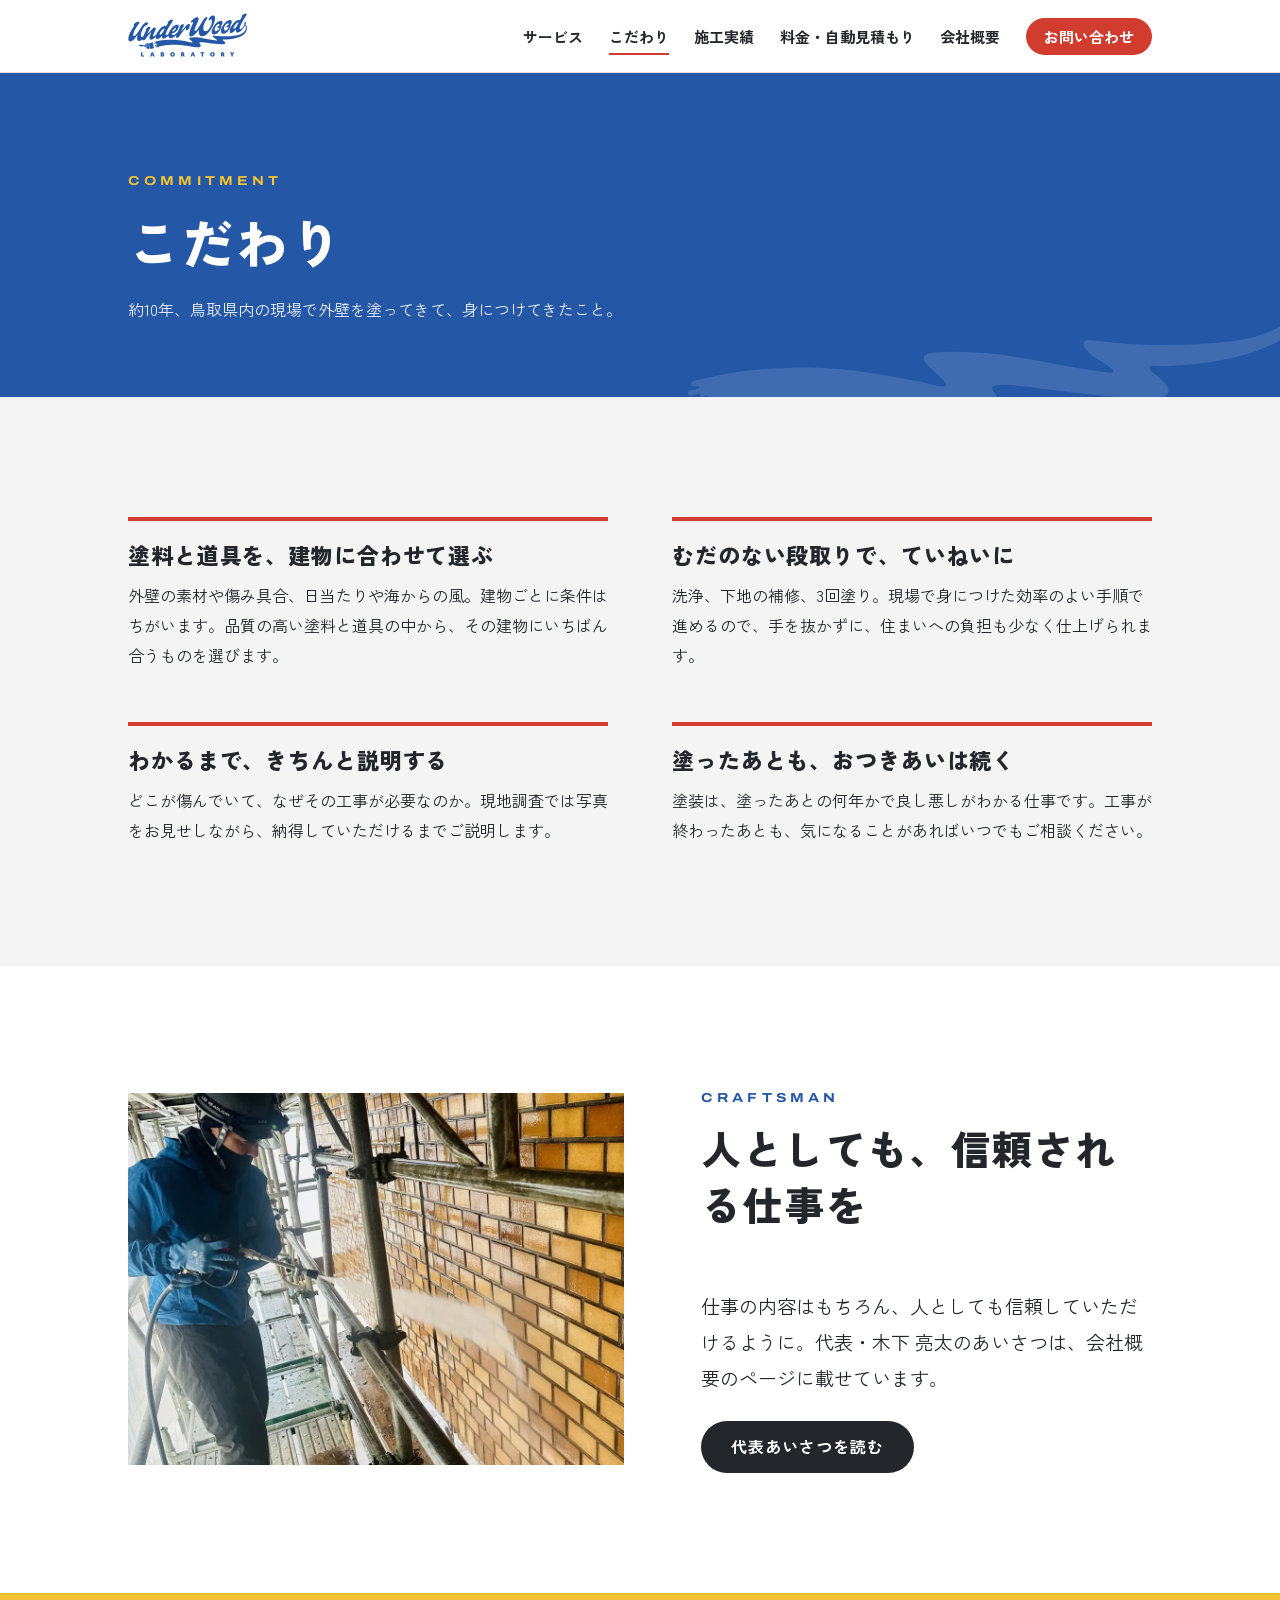
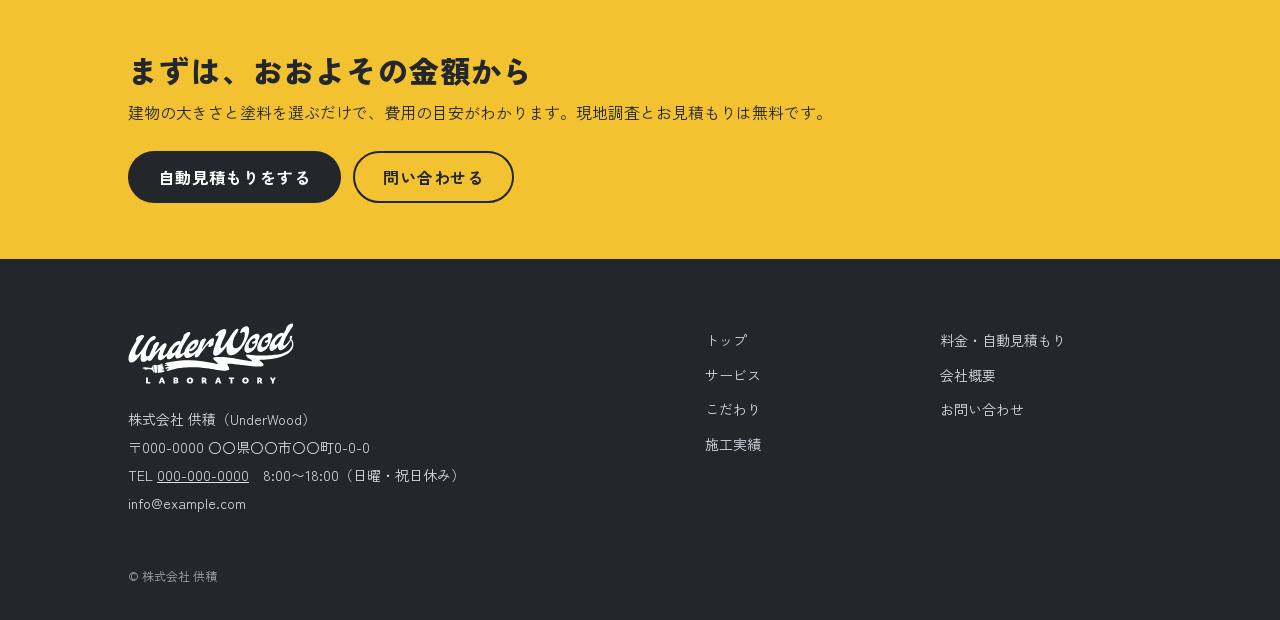
==== commit 88351b7e: "Add files via upload" ====
--- a/commitment.html
+++ b/commitment.html
@@ -3,8 +3,8 @@
 <head>
 <meta charset="utf-8">
 <meta name="viewport" content="width=device-width, initial-scale=1">
-<title>こだわり｜UnderWood Laboratory</title>
-<meta name="description" content="UnderWood Laboratoryが塗装で大切にしていること。下地づくり、3回塗り、色選び、工事中の写真報告、塗装後の点検。">
+<title>こだわり｜UnderWood</title>
+<meta name="description" content="UnderWoodが塗装で大切にしていること。塗料と道具の選び方、むだのない段取り、ていねいな対応、塗ったあとのアフターサービス。">
 <link rel="preconnect" href="https://fonts.googleapis.com">
 <link rel="preconnect" href="https://fonts.gstatic.com" crossorigin>
 <link href="https://fonts.googleapis.com/css2?family=Archivo:wdth,wght@62..125,500;62..125,700&family=Zen+Kaku+Gothic+New:wght@400;700;900&display=swap" rel="stylesheet">
@@ -14,7 +14,7 @@
 <a class="visually-hidden" href="#main">本文へ移動</a>
 <header class="site-header">
   <div class="wrap">
-    <a class="brand" href="index.html"><svg viewBox="40 140 870 330" role="img" aria-label="UnderWood Laboratory"><path d="M726.16,329.91c61.43.59,167.86-16.65,166.75-80.91-.28-5.92-.76-11.99-3.81-17.39-.5-.97-4.63-7.22-6.91-9.18,1.44-2.65,2.44-4.18,3.26-6.98.74-2.62.92-6.55-.17-8.42-1.16-2.01-4.07-2.37-6.17-1.16-2.1,1.49-5.18,4.73-5.16,10.24.02,4.24.66,5.32,2.08,8.56-.84,1.42-1.69,2.8-2.55,4.15,1.16,1.65,2.21,3.36,3.23,5.11.76-1.25,1.47-2.44,2.1-3.54.31-.45.54-.9.74-1.33,2.23,2.36,5.72,10.08,6.27,13.46,1.37,6.1-.8,16.13-3.31,20.3-7.67,14.38-12.79,19.25-31.51,28.52-24.7,12.23-48.61,12.65-73.4,15-25.62,1.73-64.95,1.82-90.61-.59-10.05-.95-15.18-1.23-28.45-3.15-19.87-2.91-5.16,14.64,5.18,20.25,6.95,3.76,26.71,16.22,10.67,14.05-32.22-4.35-64.52-11.24-96.58-16.6-20.72-3.45-49.05-6.25-72.99-5.37-19.2.69-37.68.9-16.16,19.52,30.94,26.77,4.65,15.32-19.21,11.04-15.14-2.7-31.5-5.86-46.72-8.14-26.68-4.18-52.11-6.55-80.21-5.46-7.22.28-22.25.32-42.64,2.14-12.51,1.11-21.53,2.84-37.56,5.62-7.96,1.38-26.53,5.84-26.53,5.84-1.68.49-4.58,1.81-3.95,4.15.47,1.77,2.02,2.02,4.37,1.46,1.39-.29,4.28-.35,4.59.9.66,2.7-7.74,3.39-8.99,3.65-1.89.36-3.97,1.62-3.38,3.65.53,1.84,2.91,2.21,4.94,1.69l4.35-1.06c1.84-.71,2.98-.68,3.58.93.3.79.69,2.03,2.14,1.77,1.18-.21,2.04-.92,3.56-1.17,1.52-.25,2.44.24,2.86,1.13.41.87-.05,2.8-1.59,3.14-4.4.95-8.22,2.03-12.75,3.69-2.74,1.07-3.39,3.36-3.1,4.89.31,1.58,3.34,2.29,5.13,1.67,2.51-.54,5.22-1.85,7.75-2.38,1.62-.6,3.1,0,3.81,1.55.46,1-.72,2.98-2.74,3.81-1.18.26-4.07,1.17-5.24,1.43-1.56.55-2.86,3.34-1.43,5.24,1,1.33,3.22,2.15,5.01,1.55,29.91-9.16,47.91-13.21,65.03-15.06,29.11-2.89,34.12-3.49,70.17-3.51,17.22,0,48.45,3.27,66.18,5.27,36.31,4.1,57.61,10.78,87.27,12.41,12.53.76,29.24.14,28.93-8.71-.31-8.73-4.28-14-9.58-21.17-9.2-12.44,39.9-3.81,63.15-1,37.18,4.49,61.31,7.4,93.03,9.18,19.11,1.09,36.43-1.47,27.81-14.08-3.71-5.41-6.84-8.18-14.64-14.03-4.8-3.59-5.01-7.59,4.14-6.55Z"/><path d="M239.47,309c-.1,1.09-.15,2.15-.15,3.15,0,8.1,3.44,15.94,12.55,15.26,10.12-.76,23.29-13.08,32.4-26.52,0,0-.61,4.91-.61,7.54,0,8.5,3.64,15.92,13.77,15.17,10.77-.81,22.19-10.67,31.83-22.02.4,11.54,6.48,20.16,18.99,19.22,11-.82,25.64-8.65,39.5-23.05-.47,1.11-.95,2.24-1.44,3.39-1.42,3.55-2.23,6.65-2.23,9.28,0,4.25,2.03,7.14,6.28,6.82q.2-.02.41-.03c7.69-.78,13.36-4.44,17.82-11.26,12.55-18.96,38.07-50.43,44.75-57.21,1.21-1.1,2.23-1.58,2.83-1.63.81-.06,1.01.33,1.01,1.14,0,1.42-.81,3.7-1.21,4.14-1.01,2.3-1.62,4.78-1.62,6.6,0,3.04,1.62,5.14,5.27,4.87,6.88-.52,21.87-10.55,21.87-17.43,0-1.82-1.82-1.28-1.82-3.51,0-1.62,1.01-3.72,2.23-6.65,1.42-3.55,2.23-6.85,2.23-9.68,0-5.47-2.23-8.74-7.9-8.32-4.25.32-10.12,3.19-16.2,9.51-7.09,7.62-32.19,38.45-35.43,42.14-1.01,1.29-2.03,1.77-2.63,1.82-.41.03-.61-.16-.61-.76,0-.81.61-1.87.61-2.27,3.65-6.95,12.15-24.19,17.62-35.33,1.42-3.14,2.23-5.63,2.23-7.86,0-4.45-3.24-5.83-7.09-5.54-4.66.35-11.74,3.11-17.41,9.61-2.83,3.25-6.48,8.79-6.48,13.44,0,1.01.2,1.81.4,2.6,0,0-4.08,7.81-13.21,28.43-10.16,13.34-22.82,22.65-33.15,23.43-7.7.58-10.73-4.46-10.73-11.34v-1.01c1.42.3,3.24.57,5.06.43,6.07-.46,14.17-3.89,22.47-10.79,12.76-10.67,22.27-27.58,22.27-38.72,0-8.3-5.06-11.97-12.96-11.38-10.12.76-25.11,8.56-40.7,27.75-9.76,12.09-16.36,24.68-19.3,35.77-6.29,7.03-11.86,10.71-15.52,10.98l-.2.02c-3.65.27-4.66-2.28-4.66-4.91,0-1.62.41-3.47.81-4.92,2.83-11.35,8.71-24.14,13.97-34.05,10.93-20.86,24.9-40.94,32.8-53.07,2.23-3.41,3.24-6.72,3.24-9.35,0-5.06-3.65-7.02-8.3-6.67-6.07.46-14.38,4.72-21.46,12.14-4.25,4.57-6.68,9.81-6.68,13.66,0,.81.2,1.6.41,2.4-4.66,7.43-8.91,14.84-12.96,21.82-2.63-2.23-6.07-3.19-9.92-2.9-14.78,1.11-36.24,19.11-52.24,46.43-2.52,4.23-4.55,8.27-6.16,12.09-5.99,7.56-13.47,14.89-19.96,15.38-3.04.23-4.05-1.72-4.05-3.95,0-1.42.41-3.27.81-4.51,3.24-11.18,12.15-29.66,14.58-34.09,2.23-4.22,3.64-8.78,3.64-12.42,0-5.27-3.24-8.46-8.5-8.07-4.45.33-9.92,3.38-15.19,8.83-7.29,7.63-29.16,31.74-32.4,35.43-1.21,1.3-2.02,1.77-2.43,1.8-.61.05-.61-.36-.61-.76,0-.81.41-1.85.41-2.26,2.43-6.05,11.95-24.58,17.82-35.35,1.62-2.95,2.43-5.45,2.43-7.67,0-4.45-3.24-6.03-7.29-5.73-4.46.33-11.54,3.09-17.41,9.6-2.63,3.03-6.68,9-6.68,13.66,0,.81.2,1.6.41,2.4,0,0-6.04,11.26-19.36,42.4-3.17,3.22-6.71,5.1-10,5.35-7.09.53-8.5-6.25-8.5-12.32,0-8.91,3.24-21.91,9.72-35.75,11.34-24.74,18.02-30.71,30.98-35.93,7.09-2.76,10.73-8.5,10.73-13.36s-3.24-8.46-9.92-7.96c-12.35.93-25.11,15.45-31.38,25.23-4.86,7.25-9.52,14.28-13.97,21.29-11.95,19.12-24.3,37.66-33.81,46.87-3.64,3.31-7.09,5.19-9.92,5.4-5.27.39-6.88-3.94-6.88-8.8,0-3.04.61-6.32,1.21-8.6,5.47-20.86,20.65-46.09,40.7-72.29,2.23-3,3.24-5.51,3.24-7.73,0-4.05-3.85-6.19-10.12-5.72-5.87.44-13.57,3.04-21.66,8.91-6.68,4.55-9.32,10.21-9.32,14.26,0,2.63,1.01,4.58,2.84,5.26-14.17,22.52-41.71,66.09-41.71,93.22,0,11.13,4.25,20.74,16,19.86,13.77-1.03,27.54-17.25,35.64-27.37,3.65-4.73,8.91-11.8,14.38-19.5-2.03,7.85-3.64,16.27-3.64,24.37,0,10.93,3.24,19.8,15.19,18.91,8.04-.6,16.19-5.78,23.14-12.47.29,5.01,3.26,8.27,8.45,7.88,5.47-.41,10.12-2.98,14.38-9.58,12.35-18.94,28.95-38.21,35.03-44.13,1.42-1.32,2.63-2.02,3.44-2.08.81-.06,1.01.33,1.01,1.14,0,1.21-.81,3.3-1.21,3.74-4.25,9.43-10.73,23.07-10.73,33.4,0,7.9,3.44,14.32,13.16,13.59,11.26-.84,22.96-11,32.74-22.6ZM357.98,270.87c6.28-11.81,18.22-24.24,23.89-24.67,1.42-.11,2.43.63,2.43,2.25,0,3.04-3.04,8.73-6.48,12.63-4.05,4.35-11.74,11.61-21.46,13.76.41-1.45,1.01-2.71,1.62-3.97ZM282.05,263.8c7.69-7.86,16.2-11.94,22.48-13.22-4.66,10.47-11.95,23.98-15.39,29.3-5.47,7.9-13.16,16.17-18.63,16.58-3.04.23-3.85-1.53-3.85-4.37,0-5.67,4.45-16.94,15.39-28.28Z"/><path d="M480.04,284.93c-.61,2.88-.81,5.53-.81,7.96,0,10.93,4.66,16.05,13.16,15.41,7.29-.54,16.6-5.29,26.12-14.1,11.74-10.8,20.85-22.01,30.57-36.1-.61,4.3-1.01,9.19-1.01,14.05,0,17.61,5.47,36.03,26.52,34.46,29.76-2.23,56.69-40.89,69.65-64.54,9.52-17.72,20.65-46.29,20.65-66.54,0-11.54-4.45-19.31-16.4-18.41-10.93.82-23.08,10.03-29.16,27.09-.61,1.67-.81,2.9-.81,4.11,0,2.63,1.62,4.53,4.05,4.35,2.03-.15,4.25-2.14,5.67-4.07,1.82-2.36,4.25-3.36,6.08-3.49,6.48-.49,7.9,7.3,7.9,12.37v1.01c0,22.88-17.41,70.14-45.36,72.24-9.32.7-16.81-6.03-16.81-20,.2-23.91,10.12-43.68,23.69-63.53,4.05-5.97,5.67-10.35,5.67-13.38,0-3.24-2.03-4.91-5.27-4.67-12.15.91-27.34,25.74-32.8,34.65-10.93,17.83-23.28,38.59-38.67,57.36-4.05,4.76-7.9,7.27-10.73,7.49-3.44.26-4.45-2.5-4.45-5.54,0-2.23.61-4.7,1.01-6.15,7.49-27.49,20.65-45.08,26.93-67.21.81-2.89,1.21-5.35,1.21-7.78,0-7.09-3.24-11.7-10.93-11.13l-.2.02c-9.92.74-27.54,8.95-41.51,27.2-1.62,2.15-2.23,4.22-2.23,6.04,0,2.43,1.42,4.15,3.85,3.96,3.24-.24,4.86-2.79,7.69-3.01,1.82-.14,3.24,1.17,3.24,3.81,0,1.21-.4,2.46-.81,4.11-6.48,18.91-19.64,40.14-25.72,71.98Z"/><path d="M640.38,274.28c0,11.94,5.47,21.05,18.02,20.11,11.95-.89,27.94-10.8,39.48-28.67,6.68-10.22,12.35-22.99,12.35-35.14v-.81c5.47-7.29,8.1-14.98,8.1-21.06,0-8.71-4.66-13.42-13.16-12.78-14.58,1.09-31.18,12.26-47.38,34.73-12.55,17.54-17.41,32.69-17.41,43.62ZM671.16,233.1c7.49-10.68,14.78-14.47,19.64-14.83,3.64-.27,6.08,1.57,6.08,5.42,0,6.07-4.25,11.05-10.33,11.5l-.41.03c-3.65.27-6.28,3.31-6.28,6.54,0,3.65,2.43,5.69,6.28,5.4,1.62-.12,3.64-.68,5.87-1.86,1.62-1.13,3.44-2.08,4.86-3.2-.81,5.12-2.63,10.93-5.67,15.2-5.67,8.12-13.36,12.74-19.44,13.2-7.29.55-10.12-4.51-10.12-11.19,0-7.29,3.24-17.25,9.52-26.22Z"/><path d="M724.41,289.44c11.95-.89,27.94-10.8,39.48-28.67,6.68-10.22,12.35-22.99,12.35-35.14v-.81c5.47-7.29,8.1-14.98,8.1-21.06,0-8.71-4.66-13.42-13.16-12.78-14.58,1.09-31.18,12.26-47.38,34.73-12.55,17.54-17.41,32.69-17.41,43.62,0,11.94,5.47,21.05,18.02,20.11ZM737.17,228.15c7.49-10.68,14.78-14.47,19.64-14.83,3.64-.27,6.08,1.57,6.08,5.42,0,6.07-4.25,11.05-10.33,11.5q-.2.02-.4.03c-3.64.27-6.28,3.31-6.28,6.54,0,3.65,2.43,5.69,6.28,5.4,1.62-.12,3.64-.68,5.87-1.86,1.62-1.13,3.44-2.08,4.86-3.2-.81,5.12-2.63,10.93-5.67,15.2-5.67,8.12-13.36,12.74-19.44,13.2-7.29.54-10.12-4.51-10.12-11.19,0-7.29,3.24-17.25,9.52-26.22Z"/><path d="M782.01,283.98c10.12-.74,23.28-13.08,32.4-26.51,0,0-.62,4.9-.62,7.54,0,8.51,3.66,15.92,13.77,15.16,19.66-1.46,41.46-33.09,50.69-48.87-.96-1.9-1.91-3.81-2.77-5.75-10.95,18.26-23.97,29.74-29.9,30.19l-.19.02c-3.66.28-4.66-2.29-4.66-4.92,0-1.61.4-3.46.81-4.92,2.82-11.35,8.7-24.13,13.96-34.04,10.93-20.86,24.91-40.94,32.81-53.08,2.22-3.4,3.22-6.72,3.22-9.36,0-5.06-3.64-7.02-8.3-6.65-6.06.45-14.36,4.71-21.46,12.13-4.24,4.57-6.67,9.82-6.67,13.67,0,.8.19,1.59.4,2.39-4.66,7.43-8.9,14.85-12.96,21.83-2.63-2.23-6.06-3.19-9.93-2.91-14.78,1.11-36.24,19.13-52.23,46.43-7.69,12.94-10.93,24.12-10.93,32.41s3.45,15.94,12.56,15.25ZM812.17,220.38c7.69-7.87,16.2-11.94,22.47-13.22-4.64,10.46-11.94,23.98-15.38,29.3-5.47,7.9-13.17,16.16-18.62,16.58-3.03.23-3.85-1.54-3.85-4.37,0-5.68,4.45-16.94,15.38-28.29Z"/><path d="M220.11,359.73l-1.12-4.07c-4.47,2.24-8.99,4.46-14.53,4.65,3.89-1.59,7.49-2.69,10.67-4.95l3.15-2.23-.87-3.04-1.05.27c.35-.56.58-1.17.29-1.54-.44-.57-1.31-.95-1.74-.57-4.79,4.28-11.91,6.7-18.54,7.87l-5.33.71c-.14.31-.06.94-.02,1.39l.87,10.04.91,10.67.89,10.35.63,7.04c10.07.44,19.62-.66,28.68-3.52,1.5-.47,2.97-.97,4.04-1.97,1.58-1.46.18-4.86.26-4.86l-.7.06c-2.83.25-5.31,1.51-8.3,1.15,3.05-.98,5.81-1.52,8.49-2.92l-1.36-4.55c-4.23,1.79-8.44,3.23-13.33,3.17,3.73-1.24,7.18-2.07,10.34-3.91l2.45-1.65-1.42-4.82c-2.45.41-4.44,1.52-7.08,1.21l6.76-2.58-2.55-9.72c-2.51.82-4.77,1.45-7.23,2-.71.16-1.46.21-2.26-.05,3.22-.99,6.01-1.97,8.98-3.63Z"/><path d="M164.03,367.67c1.84-2.3,2.64-5.09,3.27-7.95.39-1.79,1.64-3.19,3.68-3l3.27,38.21c-1.6.3-3.67-1.71-4.31-3.52-2.53-7.18-7.3-13.04-15.36-13.15-2.96-.04-5.72.54-8.64.84-9.52.97-17.28.66-26.94-2.29-2.09-.64-3.27-2.19-3.34-4.1s.87-3.08,2.76-3.47c11.46-2.35,20.45-1.01,32.41,1.81,5.38,1.27,10.16.4,13.19-3.39ZM119.52,371.64c-.35.19-.79.87-.8,1.24-.02.41.5,1.25.97,1.57,1.33.9,3.07,1.02,4.29.35.6-.33,1.11-1.14.92-1.71-.56-1.68-3.61-2.41-5.38-1.46Z"/><path d="M186.47,356.5l-5.25-.37-8.03-.34.8,9.45.84,9.73.91,10.67.89,10.51,6.94.42,5.64.26c.57.03,1.8-.24,2-.71.51-1.16.12-2.43.02-3.62l-.43-5.03-.34-3.94-.87-10.2-.94-11.12-.34-3.98c-.05-.59-1.09-1.69-1.83-1.74Z"/><path d="M133.03,421.61h9.76v22.51h12.07v7.77h-21.84v-30.28Z"/><path d="M209.77,421.61h9.96l11.71,30.28h-10.16l-1.91-6.26h-9.84l-1.91,6.26h-9.52l11.68-30.28ZM217.18,438.47l-2.71-8.89-2.75,8.89h5.46Z"/><path d="M274.88,421.61h12.27c7.41,0,11.12,2.62,11.12,7.85,0,1.38-.3,2.62-.9,3.73-.6,1.1-1.43,1.96-2.49,2.57,1.54.48,2.76,1.36,3.65,2.65.89,1.29,1.33,2.82,1.33,4.6,0,5.92-3.84,8.89-11.52,8.89h-13.47v-30.28ZM286.47,433.64c2.1,0,3.15-.93,3.15-2.79s-1.05-2.79-3.15-2.79h-3.03v5.58h3.03ZM287.59,445.44c2.1,0,3.15-.93,3.15-2.79s-1.05-2.79-3.15-2.79h-4.14v5.58h4.14Z"/><path d="M359.43,452.53c-2.47,0-4.73-.39-6.77-1.16-2.05-.77-3.81-1.86-5.3-3.27s-2.64-3.08-3.45-5c-.81-1.93-1.22-4.05-1.22-6.36s.42-4.34,1.26-6.25c.84-1.91,2.01-3.58,3.53-5s3.29-2.53,5.32-3.33,4.24-1.19,6.63-1.19,4.73.38,6.77,1.16c2.04.77,3.81,1.86,5.3,3.27,1.49,1.41,2.64,3.07,3.45,5,.81,1.93,1.22,4.04,1.22,6.35s-.42,4.34-1.26,6.26c-.84,1.91-2.01,3.58-3.53,5-1.51,1.42-3.29,2.53-5.32,3.33-2.03.8-4.24,1.2-6.63,1.2ZM366.17,436.79c0-1.43-.29-2.7-.86-3.8-.57-1.1-1.36-1.97-2.37-2.59-1.01-.62-2.18-.94-3.51-.94s-2.46.31-3.49.92-1.82,1.46-2.39,2.55c-.57,1.09-.86,2.35-.86,3.79s.29,2.7.86,3.8c.57,1.1,1.36,1.97,2.37,2.59,1.01.62,2.18.94,3.51.94s2.5-.3,3.51-.92c1.01-.61,1.8-1.47,2.37-2.57.57-1.1.86-2.36.86-3.76Z"/><path d="M420.4,421.61h11.87c3.93,0,6.98.94,9.15,2.83,2.16,1.89,3.25,4.53,3.25,7.93,0,1.65-.39,3.15-1.16,4.52-.77,1.37-1.74,2.53-2.91,3.49l6.97,11.52h-10.48l-4.42-8.85h-3.07v8.85h-9.2v-30.28ZM431,436.11c2.92,0,4.38-1.27,4.38-3.83,0-1.3-.35-2.25-1.04-2.85-.69-.6-1.81-.89-3.35-.89h-1.39v7.57h1.39Z"/><path d="M500.09,421.61h9.96l11.71,30.28h-10.16l-1.91-6.26h-9.84l-1.91,6.26h-9.52l11.68-30.28ZM507.5,438.47l-2.71-8.89-2.75,8.89h5.46Z"/><path d="M568.71,429.38h-8.89v-7.77h27.53v7.77h-8.89v22.51h-9.76v-22.51Z"/><path d="M645.73,452.53c-2.47,0-4.73-.39-6.77-1.16s-3.81-1.86-5.3-3.27c-1.49-1.41-2.64-3.08-3.45-5-.81-1.93-1.22-4.05-1.22-6.36s.42-4.34,1.26-6.25c.84-1.91,2.01-3.58,3.53-5,1.51-1.42,3.29-2.53,5.32-3.33s4.24-1.19,6.63-1.19,4.73.38,6.77,1.16c2.05.77,3.81,1.86,5.3,3.27,1.49,1.41,2.64,3.07,3.45,5,.81,1.93,1.21,4.04,1.21,6.35s-.42,4.34-1.26,6.26c-.84,1.91-2.01,3.58-3.53,5-1.51,1.42-3.29,2.53-5.32,3.33-2.03.8-4.24,1.2-6.64,1.2ZM652.46,436.79c0-1.43-.28-2.7-.86-3.8-.57-1.1-1.36-1.97-2.37-2.59-1.01-.62-2.18-.94-3.51-.94s-2.46.31-3.49.92c-1.02.61-1.82,1.46-2.39,2.55-.57,1.09-.86,2.35-.86,3.79s.28,2.7.86,3.8c.57,1.1,1.36,1.97,2.37,2.59,1.01.62,2.18.94,3.51.94s2.5-.3,3.51-.92c1.01-.61,1.8-1.47,2.37-2.57.57-1.1.86-2.36.86-3.76Z"/><path d="M706.69,421.61h11.87c3.93,0,6.98.94,9.14,2.83s3.25,4.53,3.25,7.93c0,1.65-.39,3.15-1.16,4.52-.77,1.37-1.74,2.53-2.91,3.49l6.97,11.52h-10.48l-4.42-8.85h-3.07v8.85h-9.2v-30.28ZM717.29,436.11c2.92,0,4.38-1.27,4.38-3.83,0-1.3-.35-2.25-1.04-2.85-.69-.6-1.81-.89-3.35-.89h-1.39v7.57h1.39Z"/><path d="M771.33,421.61h10.72l4.94,10.72,4.94-10.72h10.48l-10.76,18.25v12.03h-9.56v-12.03l-10.76-18.25Z"/></svg></a>
+    <a class="brand" href="index.html"><svg viewBox="40 140 870 330" role="img" aria-label="UnderWood"><path d="M726.16,329.91c61.43.59,167.86-16.65,166.75-80.91-.28-5.92-.76-11.99-3.81-17.39-.5-.97-4.63-7.22-6.91-9.18,1.44-2.65,2.44-4.18,3.26-6.98.74-2.62.92-6.55-.17-8.42-1.16-2.01-4.07-2.37-6.17-1.16-2.1,1.49-5.18,4.73-5.16,10.24.02,4.24.66,5.32,2.08,8.56-.84,1.42-1.69,2.8-2.55,4.15,1.16,1.65,2.21,3.36,3.23,5.11.76-1.25,1.47-2.44,2.1-3.54.31-.45.54-.9.74-1.33,2.23,2.36,5.72,10.08,6.27,13.46,1.37,6.1-.8,16.13-3.31,20.3-7.67,14.38-12.79,19.25-31.51,28.52-24.7,12.23-48.61,12.65-73.4,15-25.62,1.73-64.95,1.82-90.61-.59-10.05-.95-15.18-1.23-28.45-3.15-19.87-2.91-5.16,14.64,5.18,20.25,6.95,3.76,26.71,16.22,10.67,14.05-32.22-4.35-64.52-11.24-96.58-16.6-20.72-3.45-49.05-6.25-72.99-5.37-19.2.69-37.68.9-16.16,19.52,30.94,26.77,4.65,15.32-19.21,11.04-15.14-2.7-31.5-5.86-46.72-8.14-26.68-4.18-52.11-6.55-80.21-5.46-7.22.28-22.25.32-42.64,2.14-12.51,1.11-21.53,2.84-37.56,5.62-7.96,1.38-26.53,5.84-26.53,5.84-1.68.49-4.58,1.81-3.95,4.15.47,1.77,2.02,2.02,4.37,1.46,1.39-.29,4.28-.35,4.59.9.66,2.7-7.74,3.39-8.99,3.65-1.89.36-3.97,1.62-3.38,3.65.53,1.84,2.91,2.21,4.94,1.69l4.35-1.06c1.84-.71,2.98-.68,3.58.93.3.79.69,2.03,2.14,1.77,1.18-.21,2.04-.92,3.56-1.17,1.52-.25,2.44.24,2.86,1.13.41.87-.05,2.8-1.59,3.14-4.4.95-8.22,2.03-12.75,3.69-2.74,1.07-3.39,3.36-3.1,4.89.31,1.58,3.34,2.29,5.13,1.67,2.51-.54,5.22-1.85,7.75-2.38,1.62-.6,3.1,0,3.81,1.55.46,1-.72,2.98-2.74,3.81-1.18.26-4.07,1.17-5.24,1.43-1.56.55-2.86,3.34-1.43,5.24,1,1.33,3.22,2.15,5.01,1.55,29.91-9.16,47.91-13.21,65.03-15.06,29.11-2.89,34.12-3.49,70.17-3.51,17.22,0,48.45,3.27,66.18,5.27,36.31,4.1,57.61,10.78,87.27,12.41,12.53.76,29.24.14,28.93-8.71-.31-8.73-4.28-14-9.58-21.17-9.2-12.44,39.9-3.81,63.15-1,37.18,4.49,61.31,7.4,93.03,9.18,19.11,1.09,36.43-1.47,27.81-14.08-3.71-5.41-6.84-8.18-14.64-14.03-4.8-3.59-5.01-7.59,4.14-6.55Z"/><path d="M239.47,309c-.1,1.09-.15,2.15-.15,3.15,0,8.1,3.44,15.94,12.55,15.26,10.12-.76,23.29-13.08,32.4-26.52,0,0-.61,4.91-.61,7.54,0,8.5,3.64,15.92,13.77,15.17,10.77-.81,22.19-10.67,31.83-22.02.4,11.54,6.48,20.16,18.99,19.22,11-.82,25.64-8.65,39.5-23.05-.47,1.11-.95,2.24-1.44,3.39-1.42,3.55-2.23,6.65-2.23,9.28,0,4.25,2.03,7.14,6.28,6.82q.2-.02.41-.03c7.69-.78,13.36-4.44,17.82-11.26,12.55-18.96,38.07-50.43,44.75-57.21,1.21-1.1,2.23-1.58,2.83-1.63.81-.06,1.01.33,1.01,1.14,0,1.42-.81,3.7-1.21,4.14-1.01,2.3-1.62,4.78-1.62,6.6,0,3.04,1.62,5.14,5.27,4.87,6.88-.52,21.87-10.55,21.87-17.43,0-1.82-1.82-1.28-1.82-3.51,0-1.62,1.01-3.72,2.23-6.65,1.42-3.55,2.23-6.85,2.23-9.68,0-5.47-2.23-8.74-7.9-8.32-4.25.32-10.12,3.19-16.2,9.51-7.09,7.62-32.19,38.45-35.43,42.14-1.01,1.29-2.03,1.77-2.63,1.82-.41.03-.61-.16-.61-.76,0-.81.61-1.87.61-2.27,3.65-6.95,12.15-24.19,17.62-35.33,1.42-3.14,2.23-5.63,2.23-7.86,0-4.45-3.24-5.83-7.09-5.54-4.66.35-11.74,3.11-17.41,9.61-2.83,3.25-6.48,8.79-6.48,13.44,0,1.01.2,1.81.4,2.6,0,0-4.08,7.81-13.21,28.43-10.16,13.34-22.82,22.65-33.15,23.43-7.7.58-10.73-4.46-10.73-11.34v-1.01c1.42.3,3.24.57,5.06.43,6.07-.46,14.17-3.89,22.47-10.79,12.76-10.67,22.27-27.58,22.27-38.72,0-8.3-5.06-11.97-12.96-11.38-10.12.76-25.11,8.56-40.7,27.75-9.76,12.09-16.36,24.68-19.3,35.77-6.29,7.03-11.86,10.71-15.52,10.98l-.2.02c-3.65.27-4.66-2.28-4.66-4.91,0-1.62.41-3.47.81-4.92,2.83-11.35,8.71-24.14,13.97-34.05,10.93-20.86,24.9-40.94,32.8-53.07,2.23-3.41,3.24-6.72,3.24-9.35,0-5.06-3.65-7.02-8.3-6.67-6.07.46-14.38,4.72-21.46,12.14-4.25,4.57-6.68,9.81-6.68,13.66,0,.81.2,1.6.41,2.4-4.66,7.43-8.91,14.84-12.96,21.82-2.63-2.23-6.07-3.19-9.92-2.9-14.78,1.11-36.24,19.11-52.24,46.43-2.52,4.23-4.55,8.27-6.16,12.09-5.99,7.56-13.47,14.89-19.96,15.38-3.04.23-4.05-1.72-4.05-3.95,0-1.42.41-3.27.81-4.51,3.24-11.18,12.15-29.66,14.58-34.09,2.23-4.22,3.64-8.78,3.64-12.42,0-5.27-3.24-8.46-8.5-8.07-4.45.33-9.92,3.38-15.19,8.83-7.29,7.63-29.16,31.74-32.4,35.43-1.21,1.3-2.02,1.77-2.43,1.8-.61.05-.61-.36-.61-.76,0-.81.41-1.85.41-2.26,2.43-6.05,11.95-24.58,17.82-35.35,1.62-2.95,2.43-5.45,2.43-7.67,0-4.45-3.24-6.03-7.29-5.73-4.46.33-11.54,3.09-17.41,9.6-2.63,3.03-6.68,9-6.68,13.66,0,.81.2,1.6.41,2.4,0,0-6.04,11.26-19.36,42.4-3.17,3.22-6.71,5.1-10,5.35-7.09.53-8.5-6.25-8.5-12.32,0-8.91,3.24-21.91,9.72-35.75,11.34-24.74,18.02-30.71,30.98-35.93,7.09-2.76,10.73-8.5,10.73-13.36s-3.24-8.46-9.92-7.96c-12.35.93-25.11,15.45-31.38,25.23-4.86,7.25-9.52,14.28-13.97,21.29-11.95,19.12-24.3,37.66-33.81,46.87-3.64,3.31-7.09,5.19-9.92,5.4-5.27.39-6.88-3.94-6.88-8.8,0-3.04.61-6.32,1.21-8.6,5.47-20.86,20.65-46.09,40.7-72.29,2.23-3,3.24-5.51,3.24-7.73,0-4.05-3.85-6.19-10.12-5.72-5.87.44-13.57,3.04-21.66,8.91-6.68,4.55-9.32,10.21-9.32,14.26,0,2.63,1.01,4.58,2.84,5.26-14.17,22.52-41.71,66.09-41.71,93.22,0,11.13,4.25,20.74,16,19.86,13.77-1.03,27.54-17.25,35.64-27.37,3.65-4.73,8.91-11.8,14.38-19.5-2.03,7.85-3.64,16.27-3.64,24.37,0,10.93,3.24,19.8,15.19,18.91,8.04-.6,16.19-5.78,23.14-12.47.29,5.01,3.26,8.27,8.45,7.88,5.47-.41,10.12-2.98,14.38-9.58,12.35-18.94,28.95-38.21,35.03-44.13,1.42-1.32,2.63-2.02,3.44-2.08.81-.06,1.01.33,1.01,1.14,0,1.21-.81,3.3-1.21,3.74-4.25,9.43-10.73,23.07-10.73,33.4,0,7.9,3.44,14.32,13.16,13.59,11.26-.84,22.96-11,32.74-22.6ZM357.98,270.87c6.28-11.81,18.22-24.24,23.89-24.67,1.42-.11,2.43.63,2.43,2.25,0,3.04-3.04,8.73-6.48,12.63-4.05,4.35-11.74,11.61-21.46,13.76.41-1.45,1.01-2.71,1.62-3.97ZM282.05,263.8c7.69-7.86,16.2-11.94,22.48-13.22-4.66,10.47-11.95,23.98-15.39,29.3-5.47,7.9-13.16,16.17-18.63,16.58-3.04.23-3.85-1.53-3.85-4.37,0-5.67,4.45-16.94,15.39-28.28Z"/><path d="M480.04,284.93c-.61,2.88-.81,5.53-.81,7.96,0,10.93,4.66,16.05,13.16,15.41,7.29-.54,16.6-5.29,26.12-14.1,11.74-10.8,20.85-22.01,30.57-36.1-.61,4.3-1.01,9.19-1.01,14.05,0,17.61,5.47,36.03,26.52,34.46,29.76-2.23,56.69-40.89,69.65-64.54,9.52-17.72,20.65-46.29,20.65-66.54,0-11.54-4.45-19.31-16.4-18.41-10.93.82-23.08,10.03-29.16,27.09-.61,1.67-.81,2.9-.81,4.11,0,2.63,1.62,4.53,4.05,4.35,2.03-.15,4.25-2.14,5.67-4.07,1.82-2.36,4.25-3.36,6.08-3.49,6.48-.49,7.9,7.3,7.9,12.37v1.01c0,22.88-17.41,70.14-45.36,72.24-9.32.7-16.81-6.03-16.81-20,.2-23.91,10.12-43.68,23.69-63.53,4.05-5.97,5.67-10.35,5.67-13.38,0-3.24-2.03-4.91-5.27-4.67-12.15.91-27.34,25.74-32.8,34.65-10.93,17.83-23.28,38.59-38.67,57.36-4.05,4.76-7.9,7.27-10.73,7.49-3.44.26-4.45-2.5-4.45-5.54,0-2.23.61-4.7,1.01-6.15,7.49-27.49,20.65-45.08,26.93-67.21.81-2.89,1.21-5.35,1.21-7.78,0-7.09-3.24-11.7-10.93-11.13l-.2.02c-9.92.74-27.54,8.95-41.51,27.2-1.62,2.15-2.23,4.22-2.23,6.04,0,2.43,1.42,4.15,3.85,3.96,3.24-.24,4.86-2.79,7.69-3.01,1.82-.14,3.24,1.17,3.24,3.81,0,1.21-.4,2.46-.81,4.11-6.48,18.91-19.64,40.14-25.72,71.98Z"/><path d="M640.38,274.28c0,11.94,5.47,21.05,18.02,20.11,11.95-.89,27.94-10.8,39.48-28.67,6.68-10.22,12.35-22.99,12.35-35.14v-.81c5.47-7.29,8.1-14.98,8.1-21.06,0-8.71-4.66-13.42-13.16-12.78-14.58,1.09-31.18,12.26-47.38,34.73-12.55,17.54-17.41,32.69-17.41,43.62ZM671.16,233.1c7.49-10.68,14.78-14.47,19.64-14.83,3.64-.27,6.08,1.57,6.08,5.42,0,6.07-4.25,11.05-10.33,11.5l-.41.03c-3.65.27-6.28,3.31-6.28,6.54,0,3.65,2.43,5.69,6.28,5.4,1.62-.12,3.64-.68,5.87-1.86,1.62-1.13,3.44-2.08,4.86-3.2-.81,5.12-2.63,10.93-5.67,15.2-5.67,8.12-13.36,12.74-19.44,13.2-7.29.55-10.12-4.51-10.12-11.19,0-7.29,3.24-17.25,9.52-26.22Z"/><path d="M724.41,289.44c11.95-.89,27.94-10.8,39.48-28.67,6.68-10.22,12.35-22.99,12.35-35.14v-.81c5.47-7.29,8.1-14.98,8.1-21.06,0-8.71-4.66-13.42-13.16-12.78-14.58,1.09-31.18,12.26-47.38,34.73-12.55,17.54-17.41,32.69-17.41,43.62,0,11.94,5.47,21.05,18.02,20.11ZM737.17,228.15c7.49-10.68,14.78-14.47,19.64-14.83,3.64-.27,6.08,1.57,6.08,5.42,0,6.07-4.25,11.05-10.33,11.5q-.2.02-.4.03c-3.64.27-6.28,3.31-6.28,6.54,0,3.65,2.43,5.69,6.28,5.4,1.62-.12,3.64-.68,5.87-1.86,1.62-1.13,3.44-2.08,4.86-3.2-.81,5.12-2.63,10.93-5.67,15.2-5.67,8.12-13.36,12.74-19.44,13.2-7.29.54-10.12-4.51-10.12-11.19,0-7.29,3.24-17.25,9.52-26.22Z"/><path d="M782.01,283.98c10.12-.74,23.28-13.08,32.4-26.51,0,0-.62,4.9-.62,7.54,0,8.51,3.66,15.92,13.77,15.16,19.66-1.46,41.46-33.09,50.69-48.87-.96-1.9-1.91-3.81-2.77-5.75-10.95,18.26-23.97,29.74-29.9,30.19l-.19.02c-3.66.28-4.66-2.29-4.66-4.92,0-1.61.4-3.46.81-4.92,2.82-11.35,8.7-24.13,13.96-34.04,10.93-20.86,24.91-40.94,32.81-53.08,2.22-3.4,3.22-6.72,3.22-9.36,0-5.06-3.64-7.02-8.3-6.65-6.06.45-14.36,4.71-21.46,12.13-4.24,4.57-6.67,9.82-6.67,13.67,0,.8.19,1.59.4,2.39-4.66,7.43-8.9,14.85-12.96,21.83-2.63-2.23-6.06-3.19-9.93-2.91-14.78,1.11-36.24,19.13-52.23,46.43-7.69,12.94-10.93,24.12-10.93,32.41s3.45,15.94,12.56,15.25ZM812.17,220.38c7.69-7.87,16.2-11.94,22.47-13.22-4.64,10.46-11.94,23.98-15.38,29.3-5.47,7.9-13.17,16.16-18.62,16.58-3.03.23-3.85-1.54-3.85-4.37,0-5.68,4.45-16.94,15.38-28.29Z"/><path d="M220.11,359.73l-1.12-4.07c-4.47,2.24-8.99,4.46-14.53,4.65,3.89-1.59,7.49-2.69,10.67-4.95l3.15-2.23-.87-3.04-1.05.27c.35-.56.58-1.17.29-1.54-.44-.57-1.31-.95-1.74-.57-4.79,4.28-11.91,6.7-18.54,7.87l-5.33.71c-.14.31-.06.94-.02,1.39l.87,10.04.91,10.67.89,10.35.63,7.04c10.07.44,19.62-.66,28.68-3.52,1.5-.47,2.97-.97,4.04-1.97,1.58-1.46.18-4.86.26-4.86l-.7.06c-2.83.25-5.31,1.51-8.3,1.15,3.05-.98,5.81-1.52,8.49-2.92l-1.36-4.55c-4.23,1.79-8.44,3.23-13.33,3.17,3.73-1.24,7.18-2.07,10.34-3.91l2.45-1.65-1.42-4.82c-2.45.41-4.44,1.52-7.08,1.21l6.76-2.58-2.55-9.72c-2.51.82-4.77,1.45-7.23,2-.71.16-1.46.21-2.26-.05,3.22-.99,6.01-1.97,8.98-3.63Z"/><path d="M164.03,367.67c1.84-2.3,2.64-5.09,3.27-7.95.39-1.79,1.64-3.19,3.68-3l3.27,38.21c-1.6.3-3.67-1.71-4.31-3.52-2.53-7.18-7.3-13.04-15.36-13.15-2.96-.04-5.72.54-8.64.84-9.52.97-17.28.66-26.94-2.29-2.09-.64-3.27-2.19-3.34-4.1s.87-3.08,2.76-3.47c11.46-2.35,20.45-1.01,32.41,1.81,5.38,1.27,10.16.4,13.19-3.39ZM119.52,371.64c-.35.19-.79.87-.8,1.24-.02.41.5,1.25.97,1.57,1.33.9,3.07,1.02,4.29.35.6-.33,1.11-1.14.92-1.71-.56-1.68-3.61-2.41-5.38-1.46Z"/><path d="M186.47,356.5l-5.25-.37-8.03-.34.8,9.45.84,9.73.91,10.67.89,10.51,6.94.42,5.64.26c.57.03,1.8-.24,2-.71.51-1.16.12-2.43.02-3.62l-.43-5.03-.34-3.94-.87-10.2-.94-11.12-.34-3.98c-.05-.59-1.09-1.69-1.83-1.74Z"/><path d="M133.03,421.61h9.76v22.51h12.07v7.77h-21.84v-30.28Z"/><path d="M209.77,421.61h9.96l11.71,30.28h-10.16l-1.91-6.26h-9.84l-1.91,6.26h-9.52l11.68-30.28ZM217.18,438.47l-2.71-8.89-2.75,8.89h5.46Z"/><path d="M274.88,421.61h12.27c7.41,0,11.12,2.62,11.12,7.85,0,1.38-.3,2.62-.9,3.73-.6,1.1-1.43,1.96-2.49,2.57,1.54.48,2.76,1.36,3.65,2.65.89,1.29,1.33,2.82,1.33,4.6,0,5.92-3.84,8.89-11.52,8.89h-13.47v-30.28ZM286.47,433.64c2.1,0,3.15-.93,3.15-2.79s-1.05-2.79-3.15-2.79h-3.03v5.58h3.03ZM287.59,445.44c2.1,0,3.15-.93,3.15-2.79s-1.05-2.79-3.15-2.79h-4.14v5.58h4.14Z"/><path d="M359.43,452.53c-2.47,0-4.73-.39-6.77-1.16-2.05-.77-3.81-1.86-5.3-3.27s-2.64-3.08-3.45-5c-.81-1.93-1.22-4.05-1.22-6.36s.42-4.34,1.26-6.25c.84-1.91,2.01-3.58,3.53-5s3.29-2.53,5.32-3.33,4.24-1.19,6.63-1.19,4.73.38,6.77,1.16c2.04.77,3.81,1.86,5.3,3.27,1.49,1.41,2.64,3.07,3.45,5,.81,1.93,1.22,4.04,1.22,6.35s-.42,4.34-1.26,6.26c-.84,1.91-2.01,3.58-3.53,5-1.51,1.42-3.29,2.53-5.32,3.33-2.03.8-4.24,1.2-6.63,1.2ZM366.17,436.79c0-1.43-.29-2.7-.86-3.8-.57-1.1-1.36-1.97-2.37-2.59-1.01-.62-2.18-.94-3.51-.94s-2.46.31-3.49.92-1.82,1.46-2.39,2.55c-.57,1.09-.86,2.35-.86,3.79s.29,2.7.86,3.8c.57,1.1,1.36,1.97,2.37,2.59,1.01.62,2.18.94,3.51.94s2.5-.3,3.51-.92c1.01-.61,1.8-1.47,2.37-2.57.57-1.1.86-2.36.86-3.76Z"/><path d="M420.4,421.61h11.87c3.93,0,6.98.94,9.15,2.83,2.16,1.89,3.25,4.53,3.25,7.93,0,1.65-.39,3.15-1.16,4.52-.77,1.37-1.74,2.53-2.91,3.49l6.97,11.52h-10.48l-4.42-8.85h-3.07v8.85h-9.2v-30.28ZM431,436.11c2.92,0,4.38-1.27,4.38-3.83,0-1.3-.35-2.25-1.04-2.85-.69-.6-1.81-.89-3.35-.89h-1.39v7.57h1.39Z"/><path d="M500.09,421.61h9.96l11.71,30.28h-10.16l-1.91-6.26h-9.84l-1.91,6.26h-9.52l11.68-30.28ZM507.5,438.47l-2.71-8.89-2.75,8.89h5.46Z"/><path d="M568.71,429.38h-8.89v-7.77h27.53v7.77h-8.89v22.51h-9.76v-22.51Z"/><path d="M645.73,452.53c-2.47,0-4.73-.39-6.77-1.16s-3.81-1.86-5.3-3.27c-1.49-1.41-2.64-3.08-3.45-5-.81-1.93-1.22-4.05-1.22-6.36s.42-4.34,1.26-6.25c.84-1.91,2.01-3.58,3.53-5,1.51-1.42,3.29-2.53,5.32-3.33s4.24-1.19,6.63-1.19,4.73.38,6.77,1.16c2.05.77,3.81,1.86,5.3,3.27,1.49,1.41,2.64,3.07,3.45,5,.81,1.93,1.21,4.04,1.21,6.35s-.42,4.34-1.26,6.26c-.84,1.91-2.01,3.58-3.53,5-1.51,1.42-3.29,2.53-5.32,3.33-2.03.8-4.24,1.2-6.64,1.2ZM652.46,436.79c0-1.43-.28-2.7-.86-3.8-.57-1.1-1.36-1.97-2.37-2.59-1.01-.62-2.18-.94-3.51-.94s-2.46.31-3.49.92c-1.02.61-1.82,1.46-2.39,2.55-.57,1.09-.86,2.35-.86,3.79s.28,2.7.86,3.8c.57,1.1,1.36,1.97,2.37,2.59,1.01.62,2.18.94,3.51.94s2.5-.3,3.51-.92c1.01-.61,1.8-1.47,2.37-2.57.57-1.1.86-2.36.86-3.76Z"/><path d="M706.69,421.61h11.87c3.93,0,6.98.94,9.14,2.83s3.25,4.53,3.25,7.93c0,1.65-.39,3.15-1.16,4.52-.77,1.37-1.74,2.53-2.91,3.49l6.97,11.52h-10.48l-4.42-8.85h-3.07v8.85h-9.2v-30.28ZM717.29,436.11c2.92,0,4.38-1.27,4.38-3.83,0-1.3-.35-2.25-1.04-2.85-.69-.6-1.81-.89-3.35-.89h-1.39v7.57h1.39Z"/><path d="M771.33,421.61h10.72l4.94,10.72,4.94-10.72h10.48l-10.76,18.25v12.03h-9.56v-12.03l-10.76-18.25Z"/></svg></a>
     <button class="menu-btn" type="button" aria-expanded="false" aria-controls="nav">メニュー</button>
     <nav class="nav" id="nav" aria-label="メインメニュー">
       <ul><li><a href="service.html">サービス</a></li><li><a href="commitment.html" aria-current="page">こだわり</a></li><li><a href="works.html">施工実績</a></li><li><a href="price.html">料金・自動見積もり</a></li><li><a href="company.html">会社概要</a></li><li class="nav-cta"><a href="contact.html">お問い合わせ</a></li></ul>
@@ -23,25 +23,26 @@
 </header>
 <main id="main">
 <section class="page-head">
-  <div class="wrap"><span class="en">COMMITMENT</span><h1>こだわり</h1><p>塗装は、塗ったあとの何年かで良し悪しがわかる仕事です。だから、見えなくなる部分に手間をかけます。</p></div>
+  <div class="wrap"><span class="en">COMMITMENT</span><h1>こだわり</h1><p>約10年、鳥取県内の現場で外壁を塗ってきて、身につけてきたこと。</p></div>
   <svg class="stroke" viewBox="220 195 680 200" aria-hidden="true"><path d="M726.16,329.91c61.43.59,167.86-16.65,166.75-80.91-.28-5.92-.76-11.99-3.81-17.39-.5-.97-4.63-7.22-6.91-9.18,1.44-2.65,2.44-4.18,3.26-6.98.74-2.62.92-6.55-.17-8.42-1.16-2.01-4.07-2.37-6.17-1.16-2.1,1.49-5.18,4.73-5.16,10.24.02,4.24.66,5.32,2.08,8.56-.84,1.42-1.69,2.8-2.55,4.15,1.16,1.65,2.21,3.36,3.23,5.11.76-1.25,1.47-2.44,2.1-3.54.31-.45.54-.9.74-1.33,2.23,2.36,5.72,10.08,6.27,13.46,1.37,6.1-.8,16.13-3.31,20.3-7.67,14.38-12.79,19.25-31.51,28.52-24.7,12.23-48.61,12.65-73.4,15-25.62,1.73-64.95,1.82-90.61-.59-10.05-.95-15.18-1.23-28.45-3.15-19.87-2.91-5.16,14.64,5.18,20.25,6.95,3.76,26.71,16.22,10.67,14.05-32.22-4.35-64.52-11.24-96.58-16.6-20.72-3.45-49.05-6.25-72.99-5.37-19.2.69-37.68.9-16.16,19.52,30.94,26.77,4.65,15.32-19.21,11.04-15.14-2.7-31.5-5.86-46.72-8.14-26.68-4.18-52.11-6.55-80.21-5.46-7.22.28-22.25.32-42.64,2.14-12.51,1.11-21.53,2.84-37.56,5.62-7.96,1.38-26.53,5.84-26.53,5.84-1.68.49-4.58,1.81-3.95,4.15.47,1.77,2.02,2.02,4.37,1.46,1.39-.29,4.28-.35,4.59.9.66,2.7-7.74,3.39-8.99,3.65-1.89.36-3.97,1.62-3.38,3.65.53,1.84,2.91,2.21,4.94,1.69l4.35-1.06c1.84-.71,2.98-.68,3.58.93.3.79.69,2.03,2.14,1.77,1.18-.21,2.04-.92,3.56-1.17,1.52-.25,2.44.24,2.86,1.13.41.87-.05,2.8-1.59,3.14-4.4.95-8.22,2.03-12.75,3.69-2.74,1.07-3.39,3.36-3.1,4.89.31,1.58,3.34,2.29,5.13,1.67,2.51-.54,5.22-1.85,7.75-2.38,1.62-.6,3.1,0,3.81,1.55.46,1-.72,2.98-2.74,3.81-1.18.26-4.07,1.17-5.24,1.43-1.56.55-2.86,3.34-1.43,5.24,1,1.33,3.22,2.15,5.01,1.55,29.91-9.16,47.91-13.21,65.03-15.06,29.11-2.89,34.12-3.49,70.17-3.51,17.22,0,48.45,3.27,66.18,5.27,36.31,4.1,57.61,10.78,87.27,12.41,12.53.76,29.24.14,28.93-8.71-.31-8.73-4.28-14-9.58-21.17-9.2-12.44,39.9-3.81,63.15-1,37.18,4.49,61.31,7.4,93.03,9.18,19.11,1.09,36.43-1.47,27.81-14.08-3.71-5.41-6.84-8.18-14.64-14.03-4.8-3.59-5.01-7.59,4.14-6.55Z"/></svg>
 </section>
 <section class="sec">
   <div class="wrap">
     <div class="points">
-      <div class="point"><h3>下地づくりに、いちばん時間をかける</h3><p>汚れやコケを高圧洗浄で落とし、ひび割れやサビを直してから塗ります。ここを省くと、どんなに良い塗料でも数年ではがれてしまいます。</p></div>
-      <div class="point"><h3>3回塗りと、決められた塗料の量を守る</h3><p>下塗り・中塗り・上塗りの3回、塗料メーカーが決めた量をきちんと塗ります。工程ごとに色を変えるなど、塗ったことが確かめられるようにしています。</p></div>
-      <div class="point"><h3>色は、試し塗りで決める</h3><p>小さな色見本と、外壁一面に塗ったときでは見え方が変わります。実際の壁に試し塗りをして、晴れの日と曇りの日の色を確かめてから決められます。</p></div>
-      <div class="point"><h3>工事中の様子を、写真でお届け</h3><p>足場の上の作業は、お客様からは見えません。毎日の工程を写真に撮って、完成後に工事写真としてお渡しします。</p></div>
+      <div class="point"><h3>塗料と道具を、建物に合わせて選ぶ</h3><p>外壁の素材や傷み具合、日当たりや海からの風。建物ごとに条件はちがいます。品質の高い塗料と道具の中から、その建物にいちばん合うものを選びます。</p></div>
+      <div class="point"><h3>むだのない段取りで、ていねいに</h3><p>洗浄、下地の補修、3回塗り。現場で身につけた効率のよい手順で進めるので、手を抜かずに、住まいへの負担も少なく仕上げられます。</p></div>
+      <div class="point"><h3>わかるまで、きちんと説明する</h3><p>どこが傷んでいて、なぜその工事が必要なのか。現地調査では写真をお見せしながら、納得していただけるまでご説明します。</p></div>
+      <div class="point"><h3>塗ったあとも、おつきあいは続く</h3><p>塗装は、塗ったあとの何年かで良し悪しがわかる仕事です。工事が終わったあとも、気になることがあればいつでもご相談ください。</p></div>
     </div>
   </div>
 </section>
 <section class="sec" style="background:var(--white)">
   <div class="wrap split">
-    <div class="ph" data-label="職人の写真"></div>
+    <div class="photo"><img src="assets/img/craftsman.webp" alt="足場の上で外壁を高圧洗浄しているところ" loading="lazy"></div>
     <div>
-      <div class="sec-head"><span class="en">CRAFTSMAN</span><h2>塗るのは、自社の職人です</h2></div>
-      <p class="lead">お見積もりから現場の作業まで、同じ顔ぶれで担当します。言ったことが職人まで伝わっていない、ということがありません。</p>
+      <div class="sec-head"><span class="en">CRAFTSMAN</span><h2>人としても、信頼される仕事を</h2></div>
+      <p class="lead">仕事の内容はもちろん、人としても信頼していただけるように。代表・木下 亮太のあいさつは、会社概要のページに載せています。</p>
+      <p style="margin-top:24px"><a class="btn btn-dark" href="company.html#greeting">代表あいさつを読む</a></p>
     </div>
   </div>
 </section>
@@ -62,8 +63,9 @@
   <div class="wrap">
     <div class="cols">
       <div>
-        <a class="brand" href="index.html"><svg viewBox="40 140 870 330" role="img" aria-label="UnderWood Laboratory"><path d="M726.16,329.91c61.43.59,167.86-16.65,166.75-80.91-.28-5.92-.76-11.99-3.81-17.39-.5-.97-4.63-7.22-6.91-9.18,1.44-2.65,2.44-4.18,3.26-6.98.74-2.62.92-6.55-.17-8.42-1.16-2.01-4.07-2.37-6.17-1.16-2.1,1.49-5.18,4.73-5.16,10.24.02,4.24.66,5.32,2.08,8.56-.84,1.42-1.69,2.8-2.55,4.15,1.16,1.65,2.21,3.36,3.23,5.11.76-1.25,1.47-2.44,2.1-3.54.31-.45.54-.9.74-1.33,2.23,2.36,5.72,10.08,6.27,13.46,1.37,6.1-.8,16.13-3.31,20.3-7.67,14.38-12.79,19.25-31.51,28.52-24.7,12.23-48.61,12.65-73.4,15-25.62,1.73-64.95,1.82-90.61-.59-10.05-.95-15.18-1.23-28.45-3.15-19.87-2.91-5.16,14.64,5.18,20.25,6.95,3.76,26.71,16.22,10.67,14.05-32.22-4.35-64.52-11.24-96.58-16.6-20.72-3.45-49.05-6.25-72.99-5.37-19.2.69-37.68.9-16.16,19.52,30.94,26.77,4.65,15.32-19.21,11.04-15.14-2.7-31.5-5.86-46.72-8.14-26.68-4.18-52.11-6.55-80.21-5.46-7.22.28-22.25.32-42.64,2.14-12.51,1.11-21.53,2.84-37.56,5.62-7.96,1.38-26.53,5.84-26.53,5.84-1.68.49-4.58,1.81-3.95,4.15.47,1.77,2.02,2.02,4.37,1.46,1.39-.29,4.28-.35,4.59.9.66,2.7-7.74,3.39-8.99,3.65-1.89.36-3.97,1.62-3.38,3.65.53,1.84,2.91,2.21,4.94,1.69l4.35-1.06c1.84-.71,2.98-.68,3.58.93.3.79.69,2.03,2.14,1.77,1.18-.21,2.04-.92,3.56-1.17,1.52-.25,2.44.24,2.86,1.13.41.87-.05,2.8-1.59,3.14-4.4.95-8.22,2.03-12.75,3.69-2.74,1.07-3.39,3.36-3.1,4.89.31,1.58,3.34,2.29,5.13,1.67,2.51-.54,5.22-1.85,7.75-2.38,1.62-.6,3.1,0,3.81,1.55.46,1-.72,2.98-2.74,3.81-1.18.26-4.07,1.17-5.24,1.43-1.56.55-2.86,3.34-1.43,5.24,1,1.33,3.22,2.15,5.01,1.55,29.91-9.16,47.91-13.21,65.03-15.06,29.11-2.89,34.12-3.49,70.17-3.51,17.22,0,48.45,3.27,66.18,5.27,36.31,4.1,57.61,10.78,87.27,12.41,12.53.76,29.24.14,28.93-8.71-.31-8.73-4.28-14-9.58-21.17-9.2-12.44,39.9-3.81,63.15-1,37.18,4.49,61.31,7.4,93.03,9.18,19.11,1.09,36.43-1.47,27.81-14.08-3.71-5.41-6.84-8.18-14.64-14.03-4.8-3.59-5.01-7.59,4.14-6.55Z"/><path d="M239.47,309c-.1,1.09-.15,2.15-.15,3.15,0,8.1,3.44,15.94,12.55,15.26,10.12-.76,23.29-13.08,32.4-26.52,0,0-.61,4.91-.61,7.54,0,8.5,3.64,15.92,13.77,15.17,10.77-.81,22.19-10.67,31.83-22.02.4,11.54,6.48,20.16,18.99,19.22,11-.82,25.64-8.65,39.5-23.05-.47,1.11-.95,2.24-1.44,3.39-1.42,3.55-2.23,6.65-2.23,9.28,0,4.25,2.03,7.14,6.28,6.82q.2-.02.41-.03c7.69-.78,13.36-4.44,17.82-11.26,12.55-18.96,38.07-50.43,44.75-57.21,1.21-1.1,2.23-1.58,2.83-1.63.81-.06,1.01.33,1.01,1.14,0,1.42-.81,3.7-1.21,4.14-1.01,2.3-1.62,4.78-1.62,6.6,0,3.04,1.62,5.14,5.27,4.87,6.88-.52,21.87-10.55,21.87-17.43,0-1.82-1.82-1.28-1.82-3.51,0-1.62,1.01-3.72,2.23-6.65,1.42-3.55,2.23-6.85,2.23-9.68,0-5.47-2.23-8.74-7.9-8.32-4.25.32-10.12,3.19-16.2,9.51-7.09,7.62-32.19,38.45-35.43,42.14-1.01,1.29-2.03,1.77-2.63,1.82-.41.03-.61-.16-.61-.76,0-.81.61-1.87.61-2.27,3.65-6.95,12.15-24.19,17.62-35.33,1.42-3.14,2.23-5.63,2.23-7.86,0-4.45-3.24-5.83-7.09-5.54-4.66.35-11.74,3.11-17.41,9.61-2.83,3.25-6.48,8.79-6.48,13.44,0,1.01.2,1.81.4,2.6,0,0-4.08,7.81-13.21,28.43-10.16,13.34-22.82,22.65-33.15,23.43-7.7.58-10.73-4.46-10.73-11.34v-1.01c1.42.3,3.24.57,5.06.43,6.07-.46,14.17-3.89,22.47-10.79,12.76-10.67,22.27-27.58,22.27-38.72,0-8.3-5.06-11.97-12.96-11.38-10.12.76-25.11,8.56-40.7,27.75-9.76,12.09-16.36,24.68-19.3,35.77-6.29,7.03-11.86,10.71-15.52,10.98l-.2.02c-3.65.27-4.66-2.28-4.66-4.91,0-1.62.41-3.47.81-4.92,2.83-11.35,8.71-24.14,13.97-34.05,10.93-20.86,24.9-40.94,32.8-53.07,2.23-3.41,3.24-6.72,3.24-9.35,0-5.06-3.65-7.02-8.3-6.67-6.07.46-14.38,4.72-21.46,12.14-4.25,4.57-6.68,9.81-6.68,13.66,0,.81.2,1.6.41,2.4-4.66,7.43-8.91,14.84-12.96,21.82-2.63-2.23-6.07-3.19-9.92-2.9-14.78,1.11-36.24,19.11-52.24,46.43-2.52,4.23-4.55,8.27-6.16,12.09-5.99,7.56-13.47,14.89-19.96,15.38-3.04.23-4.05-1.72-4.05-3.95,0-1.42.41-3.27.81-4.51,3.24-11.18,12.15-29.66,14.58-34.09,2.23-4.22,3.64-8.78,3.64-12.42,0-5.27-3.24-8.46-8.5-8.07-4.45.33-9.92,3.38-15.19,8.83-7.29,7.63-29.16,31.74-32.4,35.43-1.21,1.3-2.02,1.77-2.43,1.8-.61.05-.61-.36-.61-.76,0-.81.41-1.85.41-2.26,2.43-6.05,11.95-24.58,17.82-35.35,1.62-2.95,2.43-5.45,2.43-7.67,0-4.45-3.24-6.03-7.29-5.73-4.46.33-11.54,3.09-17.41,9.6-2.63,3.03-6.68,9-6.68,13.66,0,.81.2,1.6.41,2.4,0,0-6.04,11.26-19.36,42.4-3.17,3.22-6.71,5.1-10,5.35-7.09.53-8.5-6.25-8.5-12.32,0-8.91,3.24-21.91,9.72-35.75,11.34-24.74,18.02-30.71,30.98-35.93,7.09-2.76,10.73-8.5,10.73-13.36s-3.24-8.46-9.92-7.96c-12.35.93-25.11,15.45-31.38,25.23-4.86,7.25-9.52,14.28-13.97,21.29-11.95,19.12-24.3,37.66-33.81,46.87-3.64,3.31-7.09,5.19-9.92,5.4-5.27.39-6.88-3.94-6.88-8.8,0-3.04.61-6.32,1.21-8.6,5.47-20.86,20.65-46.09,40.7-72.29,2.23-3,3.24-5.51,3.24-7.73,0-4.05-3.85-6.19-10.12-5.72-5.87.44-13.57,3.04-21.66,8.91-6.68,4.55-9.32,10.21-9.32,14.26,0,2.63,1.01,4.58,2.84,5.26-14.17,22.52-41.71,66.09-41.71,93.22,0,11.13,4.25,20.74,16,19.86,13.77-1.03,27.54-17.25,35.64-27.37,3.65-4.73,8.91-11.8,14.38-19.5-2.03,7.85-3.64,16.27-3.64,24.37,0,10.93,3.24,19.8,15.19,18.91,8.04-.6,16.19-5.78,23.14-12.47.29,5.01,3.26,8.27,8.45,7.88,5.47-.41,10.12-2.98,14.38-9.58,12.35-18.94,28.95-38.21,35.03-44.13,1.42-1.32,2.63-2.02,3.44-2.08.81-.06,1.01.33,1.01,1.14,0,1.21-.81,3.3-1.21,3.74-4.25,9.43-10.73,23.07-10.73,33.4,0,7.9,3.44,14.32,13.16,13.59,11.26-.84,22.96-11,32.74-22.6ZM357.98,270.87c6.28-11.81,18.22-24.24,23.89-24.67,1.42-.11,2.43.63,2.43,2.25,0,3.04-3.04,8.73-6.48,12.63-4.05,4.35-11.74,11.61-21.46,13.76.41-1.45,1.01-2.71,1.62-3.97ZM282.05,263.8c7.69-7.86,16.2-11.94,22.48-13.22-4.66,10.47-11.95,23.98-15.39,29.3-5.47,7.9-13.16,16.17-18.63,16.58-3.04.23-3.85-1.53-3.85-4.37,0-5.67,4.45-16.94,15.39-28.28Z"/><path d="M480.04,284.93c-.61,2.88-.81,5.53-.81,7.96,0,10.93,4.66,16.05,13.16,15.41,7.29-.54,16.6-5.29,26.12-14.1,11.74-10.8,20.85-22.01,30.57-36.1-.61,4.3-1.01,9.19-1.01,14.05,0,17.61,5.47,36.03,26.52,34.46,29.76-2.23,56.69-40.89,69.65-64.54,9.52-17.72,20.65-46.29,20.65-66.54,0-11.54-4.45-19.31-16.4-18.41-10.93.82-23.08,10.03-29.16,27.09-.61,1.67-.81,2.9-.81,4.11,0,2.63,1.62,4.53,4.05,4.35,2.03-.15,4.25-2.14,5.67-4.07,1.82-2.36,4.25-3.36,6.08-3.49,6.48-.49,7.9,7.3,7.9,12.37v1.01c0,22.88-17.41,70.14-45.36,72.24-9.32.7-16.81-6.03-16.81-20,.2-23.91,10.12-43.68,23.69-63.53,4.05-5.97,5.67-10.35,5.67-13.38,0-3.24-2.03-4.91-5.27-4.67-12.15.91-27.34,25.74-32.8,34.65-10.93,17.83-23.28,38.59-38.67,57.36-4.05,4.76-7.9,7.27-10.73,7.49-3.44.26-4.45-2.5-4.45-5.54,0-2.23.61-4.7,1.01-6.15,7.49-27.49,20.65-45.08,26.93-67.21.81-2.89,1.21-5.35,1.21-7.78,0-7.09-3.24-11.7-10.93-11.13l-.2.02c-9.92.74-27.54,8.95-41.51,27.2-1.62,2.15-2.23,4.22-2.23,6.04,0,2.43,1.42,4.15,3.85,3.96,3.24-.24,4.86-2.79,7.69-3.01,1.82-.14,3.24,1.17,3.24,3.81,0,1.21-.4,2.46-.81,4.11-6.48,18.91-19.64,40.14-25.72,71.98Z"/><path d="M640.38,274.28c0,11.94,5.47,21.05,18.02,20.11,11.95-.89,27.94-10.8,39.48-28.67,6.68-10.22,12.35-22.99,12.35-35.14v-.81c5.47-7.29,8.1-14.98,8.1-21.06,0-8.71-4.66-13.42-13.16-12.78-14.58,1.09-31.18,12.26-47.38,34.73-12.55,17.54-17.41,32.69-17.41,43.62ZM671.16,233.1c7.49-10.68,14.78-14.47,19.64-14.83,3.64-.27,6.08,1.57,6.08,5.42,0,6.07-4.25,11.05-10.33,11.5l-.41.03c-3.65.27-6.28,3.31-6.28,6.54,0,3.65,2.43,5.69,6.28,5.4,1.62-.12,3.64-.68,5.87-1.86,1.62-1.13,3.44-2.08,4.86-3.2-.81,5.12-2.63,10.93-5.67,15.2-5.67,8.12-13.36,12.74-19.44,13.2-7.29.55-10.12-4.51-10.12-11.19,0-7.29,3.24-17.25,9.52-26.22Z"/><path d="M724.41,289.44c11.95-.89,27.94-10.8,39.48-28.67,6.68-10.22,12.35-22.99,12.35-35.14v-.81c5.47-7.29,8.1-14.98,8.1-21.06,0-8.71-4.66-13.42-13.16-12.78-14.58,1.09-31.18,12.26-47.38,34.73-12.55,17.54-17.41,32.69-17.41,43.62,0,11.94,5.47,21.05,18.02,20.11ZM737.17,228.15c7.49-10.68,14.78-14.47,19.64-14.83,3.64-.27,6.08,1.57,6.08,5.42,0,6.07-4.25,11.05-10.33,11.5q-.2.02-.4.03c-3.64.27-6.28,3.31-6.28,6.54,0,3.65,2.43,5.69,6.28,5.4,1.62-.12,3.64-.68,5.87-1.86,1.62-1.13,3.44-2.08,4.86-3.2-.81,5.12-2.63,10.93-5.67,15.2-5.67,8.12-13.36,12.74-19.44,13.2-7.29.54-10.12-4.51-10.12-11.19,0-7.29,3.24-17.25,9.52-26.22Z"/><path d="M782.01,283.98c10.12-.74,23.28-13.08,32.4-26.51,0,0-.62,4.9-.62,7.54,0,8.51,3.66,15.92,13.77,15.16,19.66-1.46,41.46-33.09,50.69-48.87-.96-1.9-1.91-3.81-2.77-5.75-10.95,18.26-23.97,29.74-29.9,30.19l-.19.02c-3.66.28-4.66-2.29-4.66-4.92,0-1.61.4-3.46.81-4.92,2.82-11.35,8.7-24.13,13.96-34.04,10.93-20.86,24.91-40.94,32.81-53.08,2.22-3.4,3.22-6.72,3.22-9.36,0-5.06-3.64-7.02-8.3-6.65-6.06.45-14.36,4.71-21.46,12.13-4.24,4.57-6.67,9.82-6.67,13.67,0,.8.19,1.59.4,2.39-4.66,7.43-8.9,14.85-12.96,21.83-2.63-2.23-6.06-3.19-9.93-2.91-14.78,1.11-36.24,19.13-52.23,46.43-7.69,12.94-10.93,24.12-10.93,32.41s3.45,15.94,12.56,15.25ZM812.17,220.38c7.69-7.87,16.2-11.94,22.47-13.22-4.64,10.46-11.94,23.98-15.38,29.3-5.47,7.9-13.17,16.16-18.62,16.58-3.03.23-3.85-1.54-3.85-4.37,0-5.68,4.45-16.94,15.38-28.29Z"/><path d="M220.11,359.73l-1.12-4.07c-4.47,2.24-8.99,4.46-14.53,4.65,3.89-1.59,7.49-2.69,10.67-4.95l3.15-2.23-.87-3.04-1.05.27c.35-.56.58-1.17.29-1.54-.44-.57-1.31-.95-1.74-.57-4.79,4.28-11.91,6.7-18.54,7.87l-5.33.71c-.14.31-.06.94-.02,1.39l.87,10.04.91,10.67.89,10.35.63,7.04c10.07.44,19.62-.66,28.68-3.52,1.5-.47,2.97-.97,4.04-1.97,1.58-1.46.18-4.86.26-4.86l-.7.06c-2.83.25-5.31,1.51-8.3,1.15,3.05-.98,5.81-1.52,8.49-2.92l-1.36-4.55c-4.23,1.79-8.44,3.23-13.33,3.17,3.73-1.24,7.18-2.07,10.34-3.91l2.45-1.65-1.42-4.82c-2.45.41-4.44,1.52-7.08,1.21l6.76-2.58-2.55-9.72c-2.51.82-4.77,1.45-7.23,2-.71.16-1.46.21-2.26-.05,3.22-.99,6.01-1.97,8.98-3.63Z"/><path d="M164.03,367.67c1.84-2.3,2.64-5.09,3.27-7.95.39-1.79,1.64-3.19,3.68-3l3.27,38.21c-1.6.3-3.67-1.71-4.31-3.52-2.53-7.18-7.3-13.04-15.36-13.15-2.96-.04-5.72.54-8.64.84-9.52.97-17.28.66-26.94-2.29-2.09-.64-3.27-2.19-3.34-4.1s.87-3.08,2.76-3.47c11.46-2.35,20.45-1.01,32.41,1.81,5.38,1.27,10.16.4,13.19-3.39ZM119.52,371.64c-.35.19-.79.87-.8,1.24-.02.41.5,1.25.97,1.57,1.33.9,3.07,1.02,4.29.35.6-.33,1.11-1.14.92-1.71-.56-1.68-3.61-2.41-5.38-1.46Z"/><path d="M186.47,356.5l-5.25-.37-8.03-.34.8,9.45.84,9.73.91,10.67.89,10.51,6.94.42,5.64.26c.57.03,1.8-.24,2-.71.51-1.16.12-2.43.02-3.62l-.43-5.03-.34-3.94-.87-10.2-.94-11.12-.34-3.98c-.05-.59-1.09-1.69-1.83-1.74Z"/><path d="M133.03,421.61h9.76v22.51h12.07v7.77h-21.84v-30.28Z"/><path d="M209.77,421.61h9.96l11.71,30.28h-10.16l-1.91-6.26h-9.84l-1.91,6.26h-9.52l11.68-30.28ZM217.18,438.47l-2.71-8.89-2.75,8.89h5.46Z"/><path d="M274.88,421.61h12.27c7.41,0,11.12,2.62,11.12,7.85,0,1.38-.3,2.62-.9,3.73-.6,1.1-1.43,1.96-2.49,2.57,1.54.48,2.76,1.36,3.65,2.65.89,1.29,1.33,2.82,1.33,4.6,0,5.92-3.84,8.89-11.52,8.89h-13.47v-30.28ZM286.47,433.64c2.1,0,3.15-.93,3.15-2.79s-1.05-2.79-3.15-2.79h-3.03v5.58h3.03ZM287.59,445.44c2.1,0,3.15-.93,3.15-2.79s-1.05-2.79-3.15-2.79h-4.14v5.58h4.14Z"/><path d="M359.43,452.53c-2.47,0-4.73-.39-6.77-1.16-2.05-.77-3.81-1.86-5.3-3.27s-2.64-3.08-3.45-5c-.81-1.93-1.22-4.05-1.22-6.36s.42-4.34,1.26-6.25c.84-1.91,2.01-3.58,3.53-5s3.29-2.53,5.32-3.33,4.24-1.19,6.63-1.19,4.73.38,6.77,1.16c2.04.77,3.81,1.86,5.3,3.27,1.49,1.41,2.64,3.07,3.45,5,.81,1.93,1.22,4.04,1.22,6.35s-.42,4.34-1.26,6.26c-.84,1.91-2.01,3.58-3.53,5-1.51,1.42-3.29,2.53-5.32,3.33-2.03.8-4.24,1.2-6.63,1.2ZM366.17,436.79c0-1.43-.29-2.7-.86-3.8-.57-1.1-1.36-1.97-2.37-2.59-1.01-.62-2.18-.94-3.51-.94s-2.46.31-3.49.92-1.82,1.46-2.39,2.55c-.57,1.09-.86,2.35-.86,3.79s.29,2.7.86,3.8c.57,1.1,1.36,1.97,2.37,2.59,1.01.62,2.18.94,3.51.94s2.5-.3,3.51-.92c1.01-.61,1.8-1.47,2.37-2.57.57-1.1.86-2.36.86-3.76Z"/><path d="M420.4,421.61h11.87c3.93,0,6.98.94,9.15,2.83,2.16,1.89,3.25,4.53,3.25,7.93,0,1.65-.39,3.15-1.16,4.52-.77,1.37-1.74,2.53-2.91,3.49l6.97,11.52h-10.48l-4.42-8.85h-3.07v8.85h-9.2v-30.28ZM431,436.11c2.92,0,4.38-1.27,4.38-3.83,0-1.3-.35-2.25-1.04-2.85-.69-.6-1.81-.89-3.35-.89h-1.39v7.57h1.39Z"/><path d="M500.09,421.61h9.96l11.71,30.28h-10.16l-1.91-6.26h-9.84l-1.91,6.26h-9.52l11.68-30.28ZM507.5,438.47l-2.71-8.89-2.75,8.89h5.46Z"/><path d="M568.71,429.38h-8.89v-7.77h27.53v7.77h-8.89v22.51h-9.76v-22.51Z"/><path d="M645.73,452.53c-2.47,0-4.73-.39-6.77-1.16s-3.81-1.86-5.3-3.27c-1.49-1.41-2.64-3.08-3.45-5-.81-1.93-1.22-4.05-1.22-6.36s.42-4.34,1.26-6.25c.84-1.91,2.01-3.58,3.53-5,1.51-1.42,3.29-2.53,5.32-3.33s4.24-1.19,6.63-1.19,4.73.38,6.77,1.16c2.05.77,3.81,1.86,5.3,3.27,1.49,1.41,2.64,3.07,3.45,5,.81,1.93,1.21,4.04,1.21,6.35s-.42,4.34-1.26,6.26c-.84,1.91-2.01,3.58-3.53,5-1.51,1.42-3.29,2.53-5.32,3.33-2.03.8-4.24,1.2-6.64,1.2ZM652.46,436.79c0-1.43-.28-2.7-.86-3.8-.57-1.1-1.36-1.97-2.37-2.59-1.01-.62-2.18-.94-3.51-.94s-2.46.31-3.49.92c-1.02.61-1.82,1.46-2.39,2.55-.57,1.09-.86,2.35-.86,3.79s.28,2.7.86,3.8c.57,1.1,1.36,1.97,2.37,2.59,1.01.62,2.18.94,3.51.94s2.5-.3,3.51-.92c1.01-.61,1.8-1.47,2.37-2.57.57-1.1.86-2.36.86-3.76Z"/><path d="M706.69,421.61h11.87c3.93,0,6.98.94,9.14,2.83s3.25,4.53,3.25,7.93c0,1.65-.39,3.15-1.16,4.52-.77,1.37-1.74,2.53-2.91,3.49l6.97,11.52h-10.48l-4.42-8.85h-3.07v8.85h-9.2v-30.28ZM717.29,436.11c2.92,0,4.38-1.27,4.38-3.83,0-1.3-.35-2.25-1.04-2.85-.69-.6-1.81-.89-3.35-.89h-1.39v7.57h1.39Z"/><path d="M771.33,421.61h10.72l4.94,10.72,4.94-10.72h10.48l-10.76,18.25v12.03h-9.56v-12.03l-10.76-18.25Z"/></svg></a>
+        <a class="brand" href="index.html"><svg viewBox="40 140 870 330" role="img" aria-label="UnderWood"><path d="M726.16,329.91c61.43.59,167.86-16.65,166.75-80.91-.28-5.92-.76-11.99-3.81-17.39-.5-.97-4.63-7.22-6.91-9.18,1.44-2.65,2.44-4.18,3.26-6.98.74-2.62.92-6.55-.17-8.42-1.16-2.01-4.07-2.37-6.17-1.16-2.1,1.49-5.18,4.73-5.16,10.24.02,4.24.66,5.32,2.08,8.56-.84,1.42-1.69,2.8-2.55,4.15,1.16,1.65,2.21,3.36,3.23,5.11.76-1.25,1.47-2.44,2.1-3.54.31-.45.54-.9.74-1.33,2.23,2.36,5.72,10.08,6.27,13.46,1.37,6.1-.8,16.13-3.31,20.3-7.67,14.38-12.79,19.25-31.51,28.52-24.7,12.23-48.61,12.65-73.4,15-25.62,1.73-64.95,1.82-90.61-.59-10.05-.95-15.18-1.23-28.45-3.15-19.87-2.91-5.16,14.64,5.18,20.25,6.95,3.76,26.71,16.22,10.67,14.05-32.22-4.35-64.52-11.24-96.58-16.6-20.72-3.45-49.05-6.25-72.99-5.37-19.2.69-37.68.9-16.16,19.52,30.94,26.77,4.65,15.32-19.21,11.04-15.14-2.7-31.5-5.86-46.72-8.14-26.68-4.18-52.11-6.55-80.21-5.46-7.22.28-22.25.32-42.64,2.14-12.51,1.11-21.53,2.84-37.56,5.62-7.96,1.38-26.53,5.84-26.53,5.84-1.68.49-4.58,1.81-3.95,4.15.47,1.77,2.02,2.02,4.37,1.46,1.39-.29,4.28-.35,4.59.9.66,2.7-7.74,3.39-8.99,3.65-1.89.36-3.97,1.62-3.38,3.65.53,1.84,2.91,2.21,4.94,1.69l4.35-1.06c1.84-.71,2.98-.68,3.58.93.3.79.69,2.03,2.14,1.77,1.18-.21,2.04-.92,3.56-1.17,1.52-.25,2.44.24,2.86,1.13.41.87-.05,2.8-1.59,3.14-4.4.95-8.22,2.03-12.75,3.69-2.74,1.07-3.39,3.36-3.1,4.89.31,1.58,3.34,2.29,5.13,1.67,2.51-.54,5.22-1.85,7.75-2.38,1.62-.6,3.1,0,3.81,1.55.46,1-.72,2.98-2.74,3.81-1.18.26-4.07,1.17-5.24,1.43-1.56.55-2.86,3.34-1.43,5.24,1,1.33,3.22,2.15,5.01,1.55,29.91-9.16,47.91-13.21,65.03-15.06,29.11-2.89,34.12-3.49,70.17-3.51,17.22,0,48.45,3.27,66.18,5.27,36.31,4.1,57.61,10.78,87.27,12.41,12.53.76,29.24.14,28.93-8.71-.31-8.73-4.28-14-9.58-21.17-9.2-12.44,39.9-3.81,63.15-1,37.18,4.49,61.31,7.4,93.03,9.18,19.11,1.09,36.43-1.47,27.81-14.08-3.71-5.41-6.84-8.18-14.64-14.03-4.8-3.59-5.01-7.59,4.14-6.55Z"/><path d="M239.47,309c-.1,1.09-.15,2.15-.15,3.15,0,8.1,3.44,15.94,12.55,15.26,10.12-.76,23.29-13.08,32.4-26.52,0,0-.61,4.91-.61,7.54,0,8.5,3.64,15.92,13.77,15.17,10.77-.81,22.19-10.67,31.83-22.02.4,11.54,6.48,20.16,18.99,19.22,11-.82,25.64-8.65,39.5-23.05-.47,1.11-.95,2.24-1.44,3.39-1.42,3.55-2.23,6.65-2.23,9.28,0,4.25,2.03,7.14,6.28,6.82q.2-.02.41-.03c7.69-.78,13.36-4.44,17.82-11.26,12.55-18.96,38.07-50.43,44.75-57.21,1.21-1.1,2.23-1.58,2.83-1.63.81-.06,1.01.33,1.01,1.14,0,1.42-.81,3.7-1.21,4.14-1.01,2.3-1.62,4.78-1.62,6.6,0,3.04,1.62,5.14,5.27,4.87,6.88-.52,21.87-10.55,21.87-17.43,0-1.82-1.82-1.28-1.82-3.51,0-1.62,1.01-3.72,2.23-6.65,1.42-3.55,2.23-6.85,2.23-9.68,0-5.47-2.23-8.74-7.9-8.32-4.25.32-10.12,3.19-16.2,9.51-7.09,7.62-32.19,38.45-35.43,42.14-1.01,1.29-2.03,1.77-2.63,1.82-.41.03-.61-.16-.61-.76,0-.81.61-1.87.61-2.27,3.65-6.95,12.15-24.19,17.62-35.33,1.42-3.14,2.23-5.63,2.23-7.86,0-4.45-3.24-5.83-7.09-5.54-4.66.35-11.74,3.11-17.41,9.61-2.83,3.25-6.48,8.79-6.48,13.44,0,1.01.2,1.81.4,2.6,0,0-4.08,7.81-13.21,28.43-10.16,13.34-22.82,22.65-33.15,23.43-7.7.58-10.73-4.46-10.73-11.34v-1.01c1.42.3,3.24.57,5.06.43,6.07-.46,14.17-3.89,22.47-10.79,12.76-10.67,22.27-27.58,22.27-38.72,0-8.3-5.06-11.97-12.96-11.38-10.12.76-25.11,8.56-40.7,27.75-9.76,12.09-16.36,24.68-19.3,35.77-6.29,7.03-11.86,10.71-15.52,10.98l-.2.02c-3.65.27-4.66-2.28-4.66-4.91,0-1.62.41-3.47.81-4.92,2.83-11.35,8.71-24.14,13.97-34.05,10.93-20.86,24.9-40.94,32.8-53.07,2.23-3.41,3.24-6.72,3.24-9.35,0-5.06-3.65-7.02-8.3-6.67-6.07.46-14.38,4.72-21.46,12.14-4.25,4.57-6.68,9.81-6.68,13.66,0,.81.2,1.6.41,2.4-4.66,7.43-8.91,14.84-12.96,21.82-2.63-2.23-6.07-3.19-9.92-2.9-14.78,1.11-36.24,19.11-52.24,46.43-2.52,4.23-4.55,8.27-6.16,12.09-5.99,7.56-13.47,14.89-19.96,15.38-3.04.23-4.05-1.72-4.05-3.95,0-1.42.41-3.27.81-4.51,3.24-11.18,12.15-29.66,14.58-34.09,2.23-4.22,3.64-8.78,3.64-12.42,0-5.27-3.24-8.46-8.5-8.07-4.45.33-9.92,3.38-15.19,8.83-7.29,7.63-29.16,31.74-32.4,35.43-1.21,1.3-2.02,1.77-2.43,1.8-.61.05-.61-.36-.61-.76,0-.81.41-1.85.41-2.26,2.43-6.05,11.95-24.58,17.82-35.35,1.62-2.95,2.43-5.45,2.43-7.67,0-4.45-3.24-6.03-7.29-5.73-4.46.33-11.54,3.09-17.41,9.6-2.63,3.03-6.68,9-6.68,13.66,0,.81.2,1.6.41,2.4,0,0-6.04,11.26-19.36,42.4-3.17,3.22-6.71,5.1-10,5.35-7.09.53-8.5-6.25-8.5-12.32,0-8.91,3.24-21.91,9.72-35.75,11.34-24.74,18.02-30.71,30.98-35.93,7.09-2.76,10.73-8.5,10.73-13.36s-3.24-8.46-9.92-7.96c-12.35.93-25.11,15.45-31.38,25.23-4.86,7.25-9.52,14.28-13.97,21.29-11.95,19.12-24.3,37.66-33.81,46.87-3.64,3.31-7.09,5.19-9.92,5.4-5.27.39-6.88-3.94-6.88-8.8,0-3.04.61-6.32,1.21-8.6,5.47-20.86,20.65-46.09,40.7-72.29,2.23-3,3.24-5.51,3.24-7.73,0-4.05-3.85-6.19-10.12-5.72-5.87.44-13.57,3.04-21.66,8.91-6.68,4.55-9.32,10.21-9.32,14.26,0,2.63,1.01,4.58,2.84,5.26-14.17,22.52-41.71,66.09-41.71,93.22,0,11.13,4.25,20.74,16,19.86,13.77-1.03,27.54-17.25,35.64-27.37,3.65-4.73,8.91-11.8,14.38-19.5-2.03,7.85-3.64,16.27-3.64,24.37,0,10.93,3.24,19.8,15.19,18.91,8.04-.6,16.19-5.78,23.14-12.47.29,5.01,3.26,8.27,8.45,7.88,5.47-.41,10.12-2.98,14.38-9.58,12.35-18.94,28.95-38.21,35.03-44.13,1.42-1.32,2.63-2.02,3.44-2.08.81-.06,1.01.33,1.01,1.14,0,1.21-.81,3.3-1.21,3.74-4.25,9.43-10.73,23.07-10.73,33.4,0,7.9,3.44,14.32,13.16,13.59,11.26-.84,22.96-11,32.74-22.6ZM357.98,270.87c6.28-11.81,18.22-24.24,23.89-24.67,1.42-.11,2.43.63,2.43,2.25,0,3.04-3.04,8.73-6.48,12.63-4.05,4.35-11.74,11.61-21.46,13.76.41-1.45,1.01-2.71,1.62-3.97ZM282.05,263.8c7.69-7.86,16.2-11.94,22.48-13.22-4.66,10.47-11.95,23.98-15.39,29.3-5.47,7.9-13.16,16.17-18.63,16.58-3.04.23-3.85-1.53-3.85-4.37,0-5.67,4.45-16.94,15.39-28.28Z"/><path d="M480.04,284.93c-.61,2.88-.81,5.53-.81,7.96,0,10.93,4.66,16.05,13.16,15.41,7.29-.54,16.6-5.29,26.12-14.1,11.74-10.8,20.85-22.01,30.57-36.1-.61,4.3-1.01,9.19-1.01,14.05,0,17.61,5.47,36.03,26.52,34.46,29.76-2.23,56.69-40.89,69.65-64.54,9.52-17.72,20.65-46.29,20.65-66.54,0-11.54-4.45-19.31-16.4-18.41-10.93.82-23.08,10.03-29.16,27.09-.61,1.67-.81,2.9-.81,4.11,0,2.63,1.62,4.53,4.05,4.35,2.03-.15,4.25-2.14,5.67-4.07,1.82-2.36,4.25-3.36,6.08-3.49,6.48-.49,7.9,7.3,7.9,12.37v1.01c0,22.88-17.41,70.14-45.36,72.24-9.32.7-16.81-6.03-16.81-20,.2-23.91,10.12-43.68,23.69-63.53,4.05-5.97,5.67-10.35,5.67-13.38,0-3.24-2.03-4.91-5.27-4.67-12.15.91-27.34,25.74-32.8,34.65-10.93,17.83-23.28,38.59-38.67,57.36-4.05,4.76-7.9,7.27-10.73,7.49-3.44.26-4.45-2.5-4.45-5.54,0-2.23.61-4.7,1.01-6.15,7.49-27.49,20.65-45.08,26.93-67.21.81-2.89,1.21-5.35,1.21-7.78,0-7.09-3.24-11.7-10.93-11.13l-.2.02c-9.92.74-27.54,8.95-41.51,27.2-1.62,2.15-2.23,4.22-2.23,6.04,0,2.43,1.42,4.15,3.85,3.96,3.24-.24,4.86-2.79,7.69-3.01,1.82-.14,3.24,1.17,3.24,3.81,0,1.21-.4,2.46-.81,4.11-6.48,18.91-19.64,40.14-25.72,71.98Z"/><path d="M640.38,274.28c0,11.94,5.47,21.05,18.02,20.11,11.95-.89,27.94-10.8,39.48-28.67,6.68-10.22,12.35-22.99,12.35-35.14v-.81c5.47-7.29,8.1-14.98,8.1-21.06,0-8.71-4.66-13.42-13.16-12.78-14.58,1.09-31.18,12.26-47.38,34.73-12.55,17.54-17.41,32.69-17.41,43.62ZM671.16,233.1c7.49-10.68,14.78-14.47,19.64-14.83,3.64-.27,6.08,1.57,6.08,5.42,0,6.07-4.25,11.05-10.33,11.5l-.41.03c-3.65.27-6.28,3.31-6.28,6.54,0,3.65,2.43,5.69,6.28,5.4,1.62-.12,3.64-.68,5.87-1.86,1.62-1.13,3.44-2.08,4.86-3.2-.81,5.12-2.63,10.93-5.67,15.2-5.67,8.12-13.36,12.74-19.44,13.2-7.29.55-10.12-4.51-10.12-11.19,0-7.29,3.24-17.25,9.52-26.22Z"/><path d="M724.41,289.44c11.95-.89,27.94-10.8,39.48-28.67,6.68-10.22,12.35-22.99,12.35-35.14v-.81c5.47-7.29,8.1-14.98,8.1-21.06,0-8.71-4.66-13.42-13.16-12.78-14.58,1.09-31.18,12.26-47.38,34.73-12.55,17.54-17.41,32.69-17.41,43.62,0,11.94,5.47,21.05,18.02,20.11ZM737.17,228.15c7.49-10.68,14.78-14.47,19.64-14.83,3.64-.27,6.08,1.57,6.08,5.42,0,6.07-4.25,11.05-10.33,11.5q-.2.02-.4.03c-3.64.27-6.28,3.31-6.28,6.54,0,3.65,2.43,5.69,6.28,5.4,1.62-.12,3.64-.68,5.87-1.86,1.62-1.13,3.44-2.08,4.86-3.2-.81,5.12-2.63,10.93-5.67,15.2-5.67,8.12-13.36,12.74-19.44,13.2-7.29.54-10.12-4.51-10.12-11.19,0-7.29,3.24-17.25,9.52-26.22Z"/><path d="M782.01,283.98c10.12-.74,23.28-13.08,32.4-26.51,0,0-.62,4.9-.62,7.54,0,8.51,3.66,15.92,13.77,15.16,19.66-1.46,41.46-33.09,50.69-48.87-.96-1.9-1.91-3.81-2.77-5.75-10.95,18.26-23.97,29.74-29.9,30.19l-.19.02c-3.66.28-4.66-2.29-4.66-4.92,0-1.61.4-3.46.81-4.92,2.82-11.35,8.7-24.13,13.96-34.04,10.93-20.86,24.91-40.94,32.81-53.08,2.22-3.4,3.22-6.72,3.22-9.36,0-5.06-3.64-7.02-8.3-6.65-6.06.45-14.36,4.71-21.46,12.13-4.24,4.57-6.67,9.82-6.67,13.67,0,.8.19,1.59.4,2.39-4.66,7.43-8.9,14.85-12.96,21.83-2.63-2.23-6.06-3.19-9.93-2.91-14.78,1.11-36.24,19.13-52.23,46.43-7.69,12.94-10.93,24.12-10.93,32.41s3.45,15.94,12.56,15.25ZM812.17,220.38c7.69-7.87,16.2-11.94,22.47-13.22-4.64,10.46-11.94,23.98-15.38,29.3-5.47,7.9-13.17,16.16-18.62,16.58-3.03.23-3.85-1.54-3.85-4.37,0-5.68,4.45-16.94,15.38-28.29Z"/><path d="M220.11,359.73l-1.12-4.07c-4.47,2.24-8.99,4.46-14.53,4.65,3.89-1.59,7.49-2.69,10.67-4.95l3.15-2.23-.87-3.04-1.05.27c.35-.56.58-1.17.29-1.54-.44-.57-1.31-.95-1.74-.57-4.79,4.28-11.91,6.7-18.54,7.87l-5.33.71c-.14.31-.06.94-.02,1.39l.87,10.04.91,10.67.89,10.35.63,7.04c10.07.44,19.62-.66,28.68-3.52,1.5-.47,2.97-.97,4.04-1.97,1.58-1.46.18-4.86.26-4.86l-.7.06c-2.83.25-5.31,1.51-8.3,1.15,3.05-.98,5.81-1.52,8.49-2.92l-1.36-4.55c-4.23,1.79-8.44,3.23-13.33,3.17,3.73-1.24,7.18-2.07,10.34-3.91l2.45-1.65-1.42-4.82c-2.45.41-4.44,1.52-7.08,1.21l6.76-2.58-2.55-9.72c-2.51.82-4.77,1.45-7.23,2-.71.16-1.46.21-2.26-.05,3.22-.99,6.01-1.97,8.98-3.63Z"/><path d="M164.03,367.67c1.84-2.3,2.64-5.09,3.27-7.95.39-1.79,1.64-3.19,3.68-3l3.27,38.21c-1.6.3-3.67-1.71-4.31-3.52-2.53-7.18-7.3-13.04-15.36-13.15-2.96-.04-5.72.54-8.64.84-9.52.97-17.28.66-26.94-2.29-2.09-.64-3.27-2.19-3.34-4.1s.87-3.08,2.76-3.47c11.46-2.35,20.45-1.01,32.41,1.81,5.38,1.27,10.16.4,13.19-3.39ZM119.52,371.64c-.35.19-.79.87-.8,1.24-.02.41.5,1.25.97,1.57,1.33.9,3.07,1.02,4.29.35.6-.33,1.11-1.14.92-1.71-.56-1.68-3.61-2.41-5.38-1.46Z"/><path d="M186.47,356.5l-5.25-.37-8.03-.34.8,9.45.84,9.73.91,10.67.89,10.51,6.94.42,5.64.26c.57.03,1.8-.24,2-.71.51-1.16.12-2.43.02-3.62l-.43-5.03-.34-3.94-.87-10.2-.94-11.12-.34-3.98c-.05-.59-1.09-1.69-1.83-1.74Z"/><path d="M133.03,421.61h9.76v22.51h12.07v7.77h-21.84v-30.28Z"/><path d="M209.77,421.61h9.96l11.71,30.28h-10.16l-1.91-6.26h-9.84l-1.91,6.26h-9.52l11.68-30.28ZM217.18,438.47l-2.71-8.89-2.75,8.89h5.46Z"/><path d="M274.88,421.61h12.27c7.41,0,11.12,2.62,11.12,7.85,0,1.38-.3,2.62-.9,3.73-.6,1.1-1.43,1.96-2.49,2.57,1.54.48,2.76,1.36,3.65,2.65.89,1.29,1.33,2.82,1.33,4.6,0,5.92-3.84,8.89-11.52,8.89h-13.47v-30.28ZM286.47,433.64c2.1,0,3.15-.93,3.15-2.79s-1.05-2.79-3.15-2.79h-3.03v5.58h3.03ZM287.59,445.44c2.1,0,3.15-.93,3.15-2.79s-1.05-2.79-3.15-2.79h-4.14v5.58h4.14Z"/><path d="M359.43,452.53c-2.47,0-4.73-.39-6.77-1.16-2.05-.77-3.81-1.86-5.3-3.27s-2.64-3.08-3.45-5c-.81-1.93-1.22-4.05-1.22-6.36s.42-4.34,1.26-6.25c.84-1.91,2.01-3.58,3.53-5s3.29-2.53,5.32-3.33,4.24-1.19,6.63-1.19,4.73.38,6.77,1.16c2.04.77,3.81,1.86,5.3,3.27,1.49,1.41,2.64,3.07,3.45,5,.81,1.93,1.22,4.04,1.22,6.35s-.42,4.34-1.26,6.26c-.84,1.91-2.01,3.58-3.53,5-1.51,1.42-3.29,2.53-5.32,3.33-2.03.8-4.24,1.2-6.63,1.2ZM366.17,436.79c0-1.43-.29-2.7-.86-3.8-.57-1.1-1.36-1.97-2.37-2.59-1.01-.62-2.18-.94-3.51-.94s-2.46.31-3.49.92-1.82,1.46-2.39,2.55c-.57,1.09-.86,2.35-.86,3.79s.29,2.7.86,3.8c.57,1.1,1.36,1.97,2.37,2.59,1.01.62,2.18.94,3.51.94s2.5-.3,3.51-.92c1.01-.61,1.8-1.47,2.37-2.57.57-1.1.86-2.36.86-3.76Z"/><path d="M420.4,421.61h11.87c3.93,0,6.98.94,9.15,2.83,2.16,1.89,3.25,4.53,3.25,7.93,0,1.65-.39,3.15-1.16,4.52-.77,1.37-1.74,2.53-2.91,3.49l6.97,11.52h-10.48l-4.42-8.85h-3.07v8.85h-9.2v-30.28ZM431,436.11c2.92,0,4.38-1.27,4.38-3.83,0-1.3-.35-2.25-1.04-2.85-.69-.6-1.81-.89-3.35-.89h-1.39v7.57h1.39Z"/><path d="M500.09,421.61h9.96l11.71,30.28h-10.16l-1.91-6.26h-9.84l-1.91,6.26h-9.52l11.68-30.28ZM507.5,438.47l-2.71-8.89-2.75,8.89h5.46Z"/><path d="M568.71,429.38h-8.89v-7.77h27.53v7.77h-8.89v22.51h-9.76v-22.51Z"/><path d="M645.73,452.53c-2.47,0-4.73-.39-6.77-1.16s-3.81-1.86-5.3-3.27c-1.49-1.41-2.64-3.08-3.45-5-.81-1.93-1.22-4.05-1.22-6.36s.42-4.34,1.26-6.25c.84-1.91,2.01-3.58,3.53-5,1.51-1.42,3.29-2.53,5.32-3.33s4.24-1.19,6.63-1.19,4.73.38,6.77,1.16c2.05.77,3.81,1.86,5.3,3.27,1.49,1.41,2.64,3.07,3.45,5,.81,1.93,1.21,4.04,1.21,6.35s-.42,4.34-1.26,6.26c-.84,1.91-2.01,3.58-3.53,5-1.51,1.42-3.29,2.53-5.32,3.33-2.03.8-4.24,1.2-6.64,1.2ZM652.46,436.79c0-1.43-.28-2.7-.86-3.8-.57-1.1-1.36-1.97-2.37-2.59-1.01-.62-2.18-.94-3.51-.94s-2.46.31-3.49.92c-1.02.61-1.82,1.46-2.39,2.55-.57,1.09-.86,2.35-.86,3.79s.28,2.7.86,3.8c.57,1.1,1.36,1.97,2.37,2.59,1.01.62,2.18.94,3.51.94s2.5-.3,3.51-.92c1.01-.61,1.8-1.47,2.37-2.57.57-1.1.86-2.36.86-3.76Z"/><path d="M706.69,421.61h11.87c3.93,0,6.98.94,9.14,2.83s3.25,4.53,3.25,7.93c0,1.65-.39,3.15-1.16,4.52-.77,1.37-1.74,2.53-2.91,3.49l6.97,11.52h-10.48l-4.42-8.85h-3.07v8.85h-9.2v-30.28ZM717.29,436.11c2.92,0,4.38-1.27,4.38-3.83,0-1.3-.35-2.25-1.04-2.85-.69-.6-1.81-.89-3.35-.89h-1.39v7.57h1.39Z"/><path d="M771.33,421.61h10.72l4.94,10.72,4.94-10.72h10.48l-10.76,18.25v12.03h-9.56v-12.03l-10.76-18.25Z"/></svg></a>
         <address>
+          株式会社 供積（UnderWood）<br>
           〒000-0000 〇〇県〇〇市〇〇町0-0-0<br>
           TEL <a href="tel:0000000000">000-000-0000</a>　8:00〜18:00（日曜・祝日休み）<br>
           info@example.com
@@ -71,7 +73,7 @@
       </div>
       <nav aria-label="フッターメニュー"><ul><li><a href="index.html">トップ</a></li><li><a href="service.html">サービス</a></li><li><a href="commitment.html">こだわり</a></li><li><a href="works.html">施工実績</a></li><li><a href="price.html">料金・自動見積もり</a></li><li><a href="company.html">会社概要</a></li><li><a href="contact.html">お問い合わせ</a></li></ul></nav>
     </div>
-    <p class="copy">© UnderWood Laboratory</p>
+    <p class="copy">© 株式会社 供積</p>
   </div>
 </footer>
 <script src="assets/main.js"></script>
--- a/assets/style.css
+++ b/assets/style.css
@@ -91,6 +91,10 @@
 .chips{display:grid;grid-template-columns:repeat(4,1fr);gap:20px}
 .chip{background:var(--white);text-decoration:none;display:flex;flex-direction:column;border:1px solid var(--line)}
 .chip-color{height:140px;position:relative}
+.photo{aspect-ratio:4/3;overflow:hidden;background:#e6e7ea}
+.photo.tall{aspect-ratio:4/5}
+.photo img{width:100%;height:100%;object-fit:cover;display:block}
+.photo.face img{object-position:50% 35%}
 /* 写真枠と、その下の色の帯（写真が入ったら .ph を外して中に <img> を入れる） */
 .chip-photo{aspect-ratio:4/3}
 .chip-photo img,.svc-photo img{width:100%;height:100%;object-fit:cover}
@@ -196,6 +200,10 @@
 .tel-box .tel{font-family:var(--font-en);font-weight:700;font-size:clamp(26px,3vw,34px);letter-spacing:.06em;color:var(--accent);text-decoration:none}
 
 /* ---------- 会社概要 ---------- */
+.greeting{display:grid;grid-template-columns:minmax(0,5fr) minmax(0,7fr);gap:clamp(32px,6vw,80px);align-items:start}
+.greeting p+p{margin-top:1.2em}
+.greeting .sign{margin-top:2em;text-align:right;font-weight:700}
+@media (max-width:820px){.greeting{grid-template-columns:1fr}.greeting .ph.tall{aspect-ratio:4/3}}
 .info{width:100%;border-collapse:collapse}
 .info th,.info td{text-align:left;padding:18px 0;border-bottom:1px solid var(--line);vertical-align:top}
 .info th{width:9em;color:var(--navy);font-weight:700}
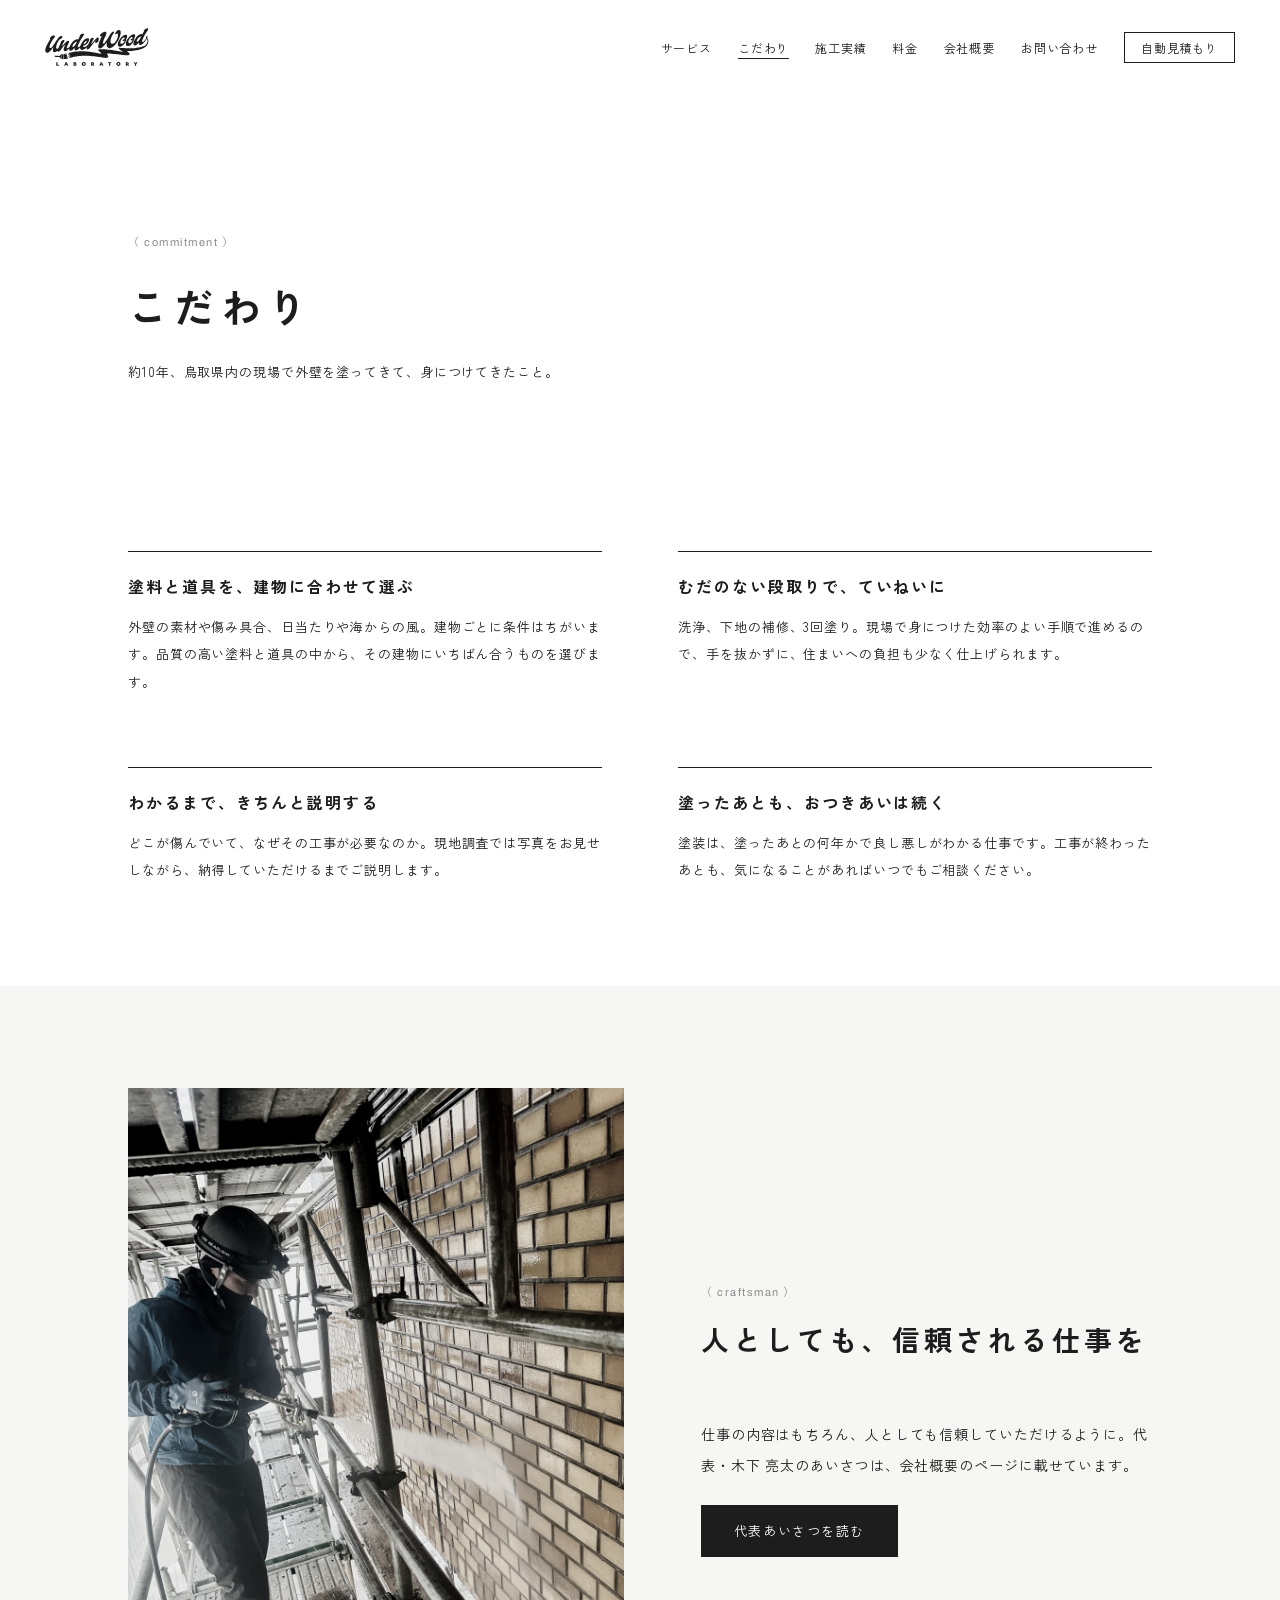
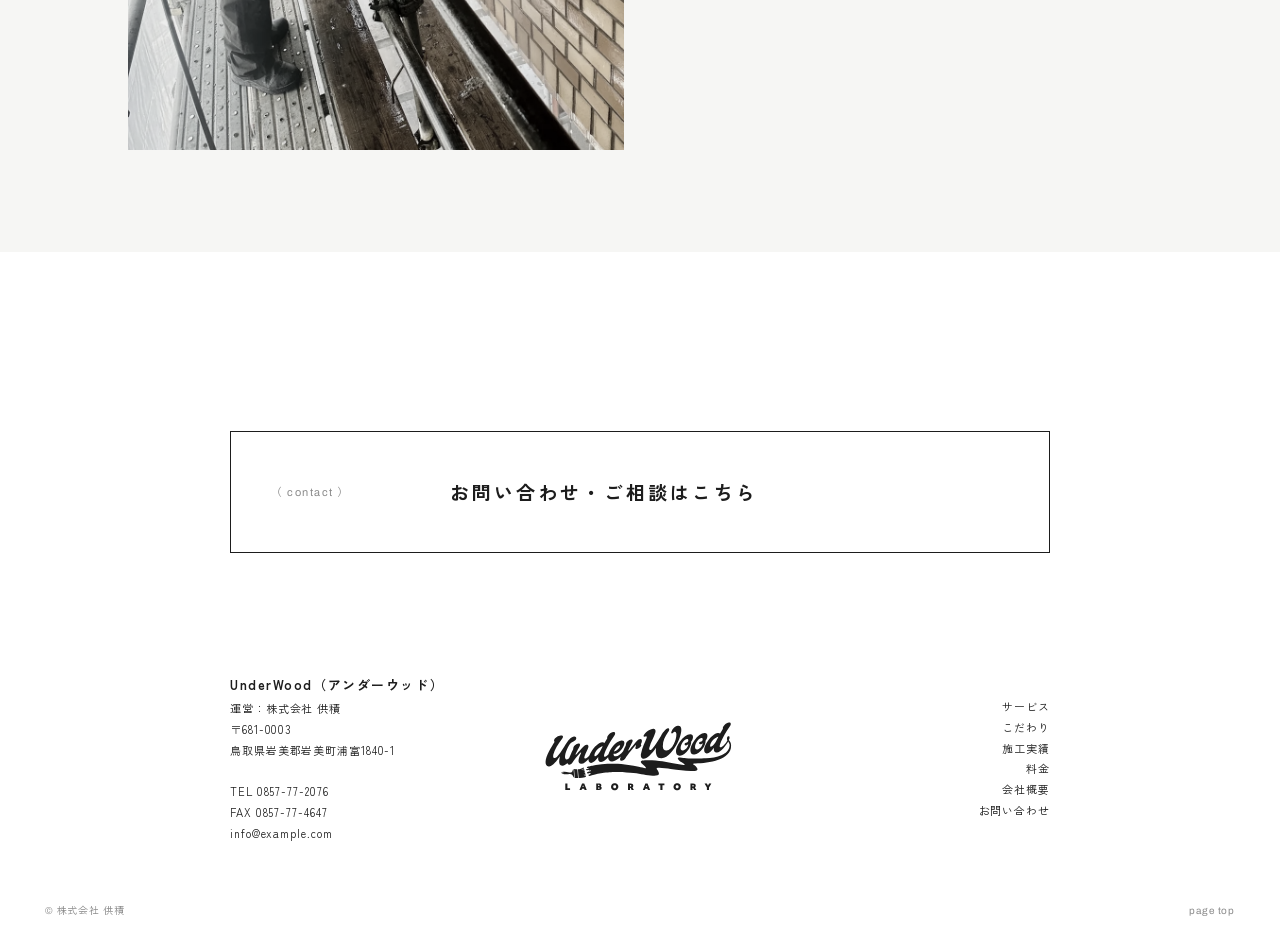
==== commit 3e4bbffb: "Add files via upload" ====
--- a/commitment.html
+++ b/commitment.html
@@ -7,19 +7,15 @@
 <meta name="description" content="UnderWoodが塗装で大切にしていること。塗料と道具の選び方、むだのない段取り、ていねいな対応、塗ったあとのアフターサービス。">
 <link rel="preconnect" href="https://fonts.googleapis.com">
 <link rel="preconnect" href="https://fonts.gstatic.com" crossorigin>
-<link href="https://fonts.googleapis.com/css2?family=Archivo:wdth,wght@62..125,500;62..125,700&family=Zen+Kaku+Gothic+New:wght@400;700;900&display=swap" rel="stylesheet">
+<link href="https://fonts.googleapis.com/css2?family=Archivo:wdth,wght@62..125,400;62..125,600&family=Zen+Kaku+Gothic+New:wght@400;700&display=swap" rel="stylesheet">
 <link rel="stylesheet" href="assets/style.css">
 </head>
 <body>
 <a class="visually-hidden" href="#main">本文へ移動</a>
-<header class="site-header">
-  <div class="wrap">
-    <a class="brand" href="index.html"><svg viewBox="40 140 870 330" role="img" aria-label="UnderWood"><path d="M726.16,329.91c61.43.59,167.86-16.65,166.75-80.91-.28-5.92-.76-11.99-3.81-17.39-.5-.97-4.63-7.22-6.91-9.18,1.44-2.65,2.44-4.18,3.26-6.98.74-2.62.92-6.55-.17-8.42-1.16-2.01-4.07-2.37-6.17-1.16-2.1,1.49-5.18,4.73-5.16,10.24.02,4.24.66,5.32,2.08,8.56-.84,1.42-1.69,2.8-2.55,4.15,1.16,1.65,2.21,3.36,3.23,5.11.76-1.25,1.47-2.44,2.1-3.54.31-.45.54-.9.74-1.33,2.23,2.36,5.72,10.08,6.27,13.46,1.37,6.1-.8,16.13-3.31,20.3-7.67,14.38-12.79,19.25-31.51,28.52-24.7,12.23-48.61,12.65-73.4,15-25.62,1.73-64.95,1.82-90.61-.59-10.05-.95-15.18-1.23-28.45-3.15-19.87-2.91-5.16,14.64,5.18,20.25,6.95,3.76,26.71,16.22,10.67,14.05-32.22-4.35-64.52-11.24-96.58-16.6-20.72-3.45-49.05-6.25-72.99-5.37-19.2.69-37.68.9-16.16,19.52,30.94,26.77,4.65,15.32-19.21,11.04-15.14-2.7-31.5-5.86-46.72-8.14-26.68-4.18-52.11-6.55-80.21-5.46-7.22.28-22.25.32-42.64,2.14-12.51,1.11-21.53,2.84-37.56,5.62-7.96,1.38-26.53,5.84-26.53,5.84-1.68.49-4.58,1.81-3.95,4.15.47,1.77,2.02,2.02,4.37,1.46,1.39-.29,4.28-.35,4.59.9.66,2.7-7.74,3.39-8.99,3.65-1.89.36-3.97,1.62-3.38,3.65.53,1.84,2.91,2.21,4.94,1.69l4.35-1.06c1.84-.71,2.98-.68,3.58.93.3.79.69,2.03,2.14,1.77,1.18-.21,2.04-.92,3.56-1.17,1.52-.25,2.44.24,2.86,1.13.41.87-.05,2.8-1.59,3.14-4.4.95-8.22,2.03-12.75,3.69-2.74,1.07-3.39,3.36-3.1,4.89.31,1.58,3.34,2.29,5.13,1.67,2.51-.54,5.22-1.85,7.75-2.38,1.62-.6,3.1,0,3.81,1.55.46,1-.72,2.98-2.74,3.81-1.18.26-4.07,1.17-5.24,1.43-1.56.55-2.86,3.34-1.43,5.24,1,1.33,3.22,2.15,5.01,1.55,29.91-9.16,47.91-13.21,65.03-15.06,29.11-2.89,34.12-3.49,70.17-3.51,17.22,0,48.45,3.27,66.18,5.27,36.31,4.1,57.61,10.78,87.27,12.41,12.53.76,29.24.14,28.93-8.71-.31-8.73-4.28-14-9.58-21.17-9.2-12.44,39.9-3.81,63.15-1,37.18,4.49,61.31,7.4,93.03,9.18,19.11,1.09,36.43-1.47,27.81-14.08-3.71-5.41-6.84-8.18-14.64-14.03-4.8-3.59-5.01-7.59,4.14-6.55Z"/><path d="M239.47,309c-.1,1.09-.15,2.15-.15,3.15,0,8.1,3.44,15.94,12.55,15.26,10.12-.76,23.29-13.08,32.4-26.52,0,0-.61,4.91-.61,7.54,0,8.5,3.64,15.92,13.77,15.17,10.77-.81,22.19-10.67,31.83-22.02.4,11.54,6.48,20.16,18.99,19.22,11-.82,25.64-8.65,39.5-23.05-.47,1.11-.95,2.24-1.44,3.39-1.42,3.55-2.23,6.65-2.23,9.28,0,4.25,2.03,7.14,6.28,6.82q.2-.02.41-.03c7.69-.78,13.36-4.44,17.82-11.26,12.55-18.96,38.07-50.43,44.75-57.21,1.21-1.1,2.23-1.58,2.83-1.63.81-.06,1.01.33,1.01,1.14,0,1.42-.81,3.7-1.21,4.14-1.01,2.3-1.62,4.78-1.62,6.6,0,3.04,1.62,5.14,5.27,4.87,6.88-.52,21.87-10.55,21.87-17.43,0-1.82-1.82-1.28-1.82-3.51,0-1.62,1.01-3.72,2.23-6.65,1.42-3.55,2.23-6.85,2.23-9.68,0-5.47-2.23-8.74-7.9-8.32-4.25.32-10.12,3.19-16.2,9.51-7.09,7.62-32.19,38.45-35.43,42.14-1.01,1.29-2.03,1.77-2.63,1.82-.41.03-.61-.16-.61-.76,0-.81.61-1.87.61-2.27,3.65-6.95,12.15-24.19,17.62-35.33,1.42-3.14,2.23-5.63,2.23-7.86,0-4.45-3.24-5.83-7.09-5.54-4.66.35-11.74,3.11-17.41,9.61-2.83,3.25-6.48,8.79-6.48,13.44,0,1.01.2,1.81.4,2.6,0,0-4.08,7.81-13.21,28.43-10.16,13.34-22.82,22.65-33.15,23.43-7.7.58-10.73-4.46-10.73-11.34v-1.01c1.42.3,3.24.57,5.06.43,6.07-.46,14.17-3.89,22.47-10.79,12.76-10.67,22.27-27.58,22.27-38.72,0-8.3-5.06-11.97-12.96-11.38-10.12.76-25.11,8.56-40.7,27.75-9.76,12.09-16.36,24.68-19.3,35.77-6.29,7.03-11.86,10.71-15.52,10.98l-.2.02c-3.65.27-4.66-2.28-4.66-4.91,0-1.62.41-3.47.81-4.92,2.83-11.35,8.71-24.14,13.97-34.05,10.93-20.86,24.9-40.94,32.8-53.07,2.23-3.41,3.24-6.72,3.24-9.35,0-5.06-3.65-7.02-8.3-6.67-6.07.46-14.38,4.72-21.46,12.14-4.25,4.57-6.68,9.81-6.68,13.66,0,.81.2,1.6.41,2.4-4.66,7.43-8.91,14.84-12.96,21.82-2.63-2.23-6.07-3.19-9.92-2.9-14.78,1.11-36.24,19.11-52.24,46.43-2.52,4.23-4.55,8.27-6.16,12.09-5.99,7.56-13.47,14.89-19.96,15.38-3.04.23-4.05-1.72-4.05-3.95,0-1.42.41-3.27.81-4.51,3.24-11.18,12.15-29.66,14.58-34.09,2.23-4.22,3.64-8.78,3.64-12.42,0-5.27-3.24-8.46-8.5-8.07-4.45.33-9.92,3.38-15.19,8.83-7.29,7.63-29.16,31.74-32.4,35.43-1.21,1.3-2.02,1.77-2.43,1.8-.61.05-.61-.36-.61-.76,0-.81.41-1.85.41-2.26,2.43-6.05,11.95-24.58,17.82-35.35,1.62-2.95,2.43-5.45,2.43-7.67,0-4.45-3.24-6.03-7.29-5.73-4.46.33-11.54,3.09-17.41,9.6-2.63,3.03-6.68,9-6.68,13.66,0,.81.2,1.6.41,2.4,0,0-6.04,11.26-19.36,42.4-3.17,3.22-6.71,5.1-10,5.35-7.09.53-8.5-6.25-8.5-12.32,0-8.91,3.24-21.91,9.72-35.75,11.34-24.74,18.02-30.71,30.98-35.93,7.09-2.76,10.73-8.5,10.73-13.36s-3.24-8.46-9.92-7.96c-12.35.93-25.11,15.45-31.38,25.23-4.86,7.25-9.52,14.28-13.97,21.29-11.95,19.12-24.3,37.66-33.81,46.87-3.64,3.31-7.09,5.19-9.92,5.4-5.27.39-6.88-3.94-6.88-8.8,0-3.04.61-6.32,1.21-8.6,5.47-20.86,20.65-46.09,40.7-72.29,2.23-3,3.24-5.51,3.24-7.73,0-4.05-3.85-6.19-10.12-5.72-5.87.44-13.57,3.04-21.66,8.91-6.68,4.55-9.32,10.21-9.32,14.26,0,2.63,1.01,4.58,2.84,5.26-14.17,22.52-41.71,66.09-41.71,93.22,0,11.13,4.25,20.74,16,19.86,13.77-1.03,27.54-17.25,35.64-27.37,3.65-4.73,8.91-11.8,14.38-19.5-2.03,7.85-3.64,16.27-3.64,24.37,0,10.93,3.24,19.8,15.19,18.91,8.04-.6,16.19-5.78,23.14-12.47.29,5.01,3.26,8.27,8.45,7.88,5.47-.41,10.12-2.98,14.38-9.58,12.35-18.94,28.95-38.21,35.03-44.13,1.42-1.32,2.63-2.02,3.44-2.08.81-.06,1.01.33,1.01,1.14,0,1.21-.81,3.3-1.21,3.74-4.25,9.43-10.73,23.07-10.73,33.4,0,7.9,3.44,14.32,13.16,13.59,11.26-.84,22.96-11,32.74-22.6ZM357.98,270.87c6.28-11.81,18.22-24.24,23.89-24.67,1.42-.11,2.43.63,2.43,2.25,0,3.04-3.04,8.73-6.48,12.63-4.05,4.35-11.74,11.61-21.46,13.76.41-1.45,1.01-2.71,1.62-3.97ZM282.05,263.8c7.69-7.86,16.2-11.94,22.48-13.22-4.66,10.47-11.95,23.98-15.39,29.3-5.47,7.9-13.16,16.17-18.63,16.58-3.04.23-3.85-1.53-3.85-4.37,0-5.67,4.45-16.94,15.39-28.28Z"/><path d="M480.04,284.93c-.61,2.88-.81,5.53-.81,7.96,0,10.93,4.66,16.05,13.16,15.41,7.29-.54,16.6-5.29,26.12-14.1,11.74-10.8,20.85-22.01,30.57-36.1-.61,4.3-1.01,9.19-1.01,14.05,0,17.61,5.47,36.03,26.52,34.46,29.76-2.23,56.69-40.89,69.65-64.54,9.52-17.72,20.65-46.29,20.65-66.54,0-11.54-4.45-19.31-16.4-18.41-10.93.82-23.08,10.03-29.16,27.09-.61,1.67-.81,2.9-.81,4.11,0,2.63,1.62,4.53,4.05,4.35,2.03-.15,4.25-2.14,5.67-4.07,1.82-2.36,4.25-3.36,6.08-3.49,6.48-.49,7.9,7.3,7.9,12.37v1.01c0,22.88-17.41,70.14-45.36,72.24-9.32.7-16.81-6.03-16.81-20,.2-23.91,10.12-43.68,23.69-63.53,4.05-5.97,5.67-10.35,5.67-13.38,0-3.24-2.03-4.91-5.27-4.67-12.15.91-27.34,25.74-32.8,34.65-10.93,17.83-23.28,38.59-38.67,57.36-4.05,4.76-7.9,7.27-10.73,7.49-3.44.26-4.45-2.5-4.45-5.54,0-2.23.61-4.7,1.01-6.15,7.49-27.49,20.65-45.08,26.93-67.21.81-2.89,1.21-5.35,1.21-7.78,0-7.09-3.24-11.7-10.93-11.13l-.2.02c-9.92.74-27.54,8.95-41.51,27.2-1.62,2.15-2.23,4.22-2.23,6.04,0,2.43,1.42,4.15,3.85,3.96,3.24-.24,4.86-2.79,7.69-3.01,1.82-.14,3.24,1.17,3.24,3.81,0,1.21-.4,2.46-.81,4.11-6.48,18.91-19.64,40.14-25.72,71.98Z"/><path d="M640.38,274.28c0,11.94,5.47,21.05,18.02,20.11,11.95-.89,27.94-10.8,39.48-28.67,6.68-10.22,12.35-22.99,12.35-35.14v-.81c5.47-7.29,8.1-14.98,8.1-21.06,0-8.71-4.66-13.42-13.16-12.78-14.58,1.09-31.18,12.26-47.38,34.73-12.55,17.54-17.41,32.69-17.41,43.62ZM671.16,233.1c7.49-10.68,14.78-14.47,19.64-14.83,3.64-.27,6.08,1.57,6.08,5.42,0,6.07-4.25,11.05-10.33,11.5l-.41.03c-3.65.27-6.28,3.31-6.28,6.54,0,3.65,2.43,5.69,6.28,5.4,1.62-.12,3.64-.68,5.87-1.86,1.62-1.13,3.44-2.08,4.86-3.2-.81,5.12-2.63,10.93-5.67,15.2-5.67,8.12-13.36,12.74-19.44,13.2-7.29.55-10.12-4.51-10.12-11.19,0-7.29,3.24-17.25,9.52-26.22Z"/><path d="M724.41,289.44c11.95-.89,27.94-10.8,39.48-28.67,6.68-10.22,12.35-22.99,12.35-35.14v-.81c5.47-7.29,8.1-14.98,8.1-21.06,0-8.71-4.66-13.42-13.16-12.78-14.58,1.09-31.18,12.26-47.38,34.73-12.55,17.54-17.41,32.69-17.41,43.62,0,11.94,5.47,21.05,18.02,20.11ZM737.17,228.15c7.49-10.68,14.78-14.47,19.64-14.83,3.64-.27,6.08,1.57,6.08,5.42,0,6.07-4.25,11.05-10.33,11.5q-.2.02-.4.03c-3.64.27-6.28,3.31-6.28,6.54,0,3.65,2.43,5.69,6.28,5.4,1.62-.12,3.64-.68,5.87-1.86,1.62-1.13,3.44-2.08,4.86-3.2-.81,5.12-2.63,10.93-5.67,15.2-5.67,8.12-13.36,12.74-19.44,13.2-7.29.54-10.12-4.51-10.12-11.19,0-7.29,3.24-17.25,9.52-26.22Z"/><path d="M782.01,283.98c10.12-.74,23.28-13.08,32.4-26.51,0,0-.62,4.9-.62,7.54,0,8.51,3.66,15.92,13.77,15.16,19.66-1.46,41.46-33.09,50.69-48.87-.96-1.9-1.91-3.81-2.77-5.75-10.95,18.26-23.97,29.74-29.9,30.19l-.19.02c-3.66.28-4.66-2.29-4.66-4.92,0-1.61.4-3.46.81-4.92,2.82-11.35,8.7-24.13,13.96-34.04,10.93-20.86,24.91-40.94,32.81-53.08,2.22-3.4,3.22-6.72,3.22-9.36,0-5.06-3.64-7.02-8.3-6.65-6.06.45-14.36,4.71-21.46,12.13-4.24,4.57-6.67,9.82-6.67,13.67,0,.8.19,1.59.4,2.39-4.66,7.43-8.9,14.85-12.96,21.83-2.63-2.23-6.06-3.19-9.93-2.91-14.78,1.11-36.24,19.13-52.23,46.43-7.69,12.94-10.93,24.12-10.93,32.41s3.45,15.94,12.56,15.25ZM812.17,220.38c7.69-7.87,16.2-11.94,22.47-13.22-4.64,10.46-11.94,23.98-15.38,29.3-5.47,7.9-13.17,16.16-18.62,16.58-3.03.23-3.85-1.54-3.85-4.37,0-5.68,4.45-16.94,15.38-28.29Z"/><path d="M220.11,359.73l-1.12-4.07c-4.47,2.24-8.99,4.46-14.53,4.65,3.89-1.59,7.49-2.69,10.67-4.95l3.15-2.23-.87-3.04-1.05.27c.35-.56.58-1.17.29-1.54-.44-.57-1.31-.95-1.74-.57-4.79,4.28-11.91,6.7-18.54,7.87l-5.33.71c-.14.31-.06.94-.02,1.39l.87,10.04.91,10.67.89,10.35.63,7.04c10.07.44,19.62-.66,28.68-3.52,1.5-.47,2.97-.97,4.04-1.97,1.58-1.46.18-4.86.26-4.86l-.7.06c-2.83.25-5.31,1.51-8.3,1.15,3.05-.98,5.81-1.52,8.49-2.92l-1.36-4.55c-4.23,1.79-8.44,3.23-13.33,3.17,3.73-1.24,7.18-2.07,10.34-3.91l2.45-1.65-1.42-4.82c-2.45.41-4.44,1.52-7.08,1.21l6.76-2.58-2.55-9.72c-2.51.82-4.77,1.45-7.23,2-.71.16-1.46.21-2.26-.05,3.22-.99,6.01-1.97,8.98-3.63Z"/><path d="M164.03,367.67c1.84-2.3,2.64-5.09,3.27-7.95.39-1.79,1.64-3.19,3.68-3l3.27,38.21c-1.6.3-3.67-1.71-4.31-3.52-2.53-7.18-7.3-13.04-15.36-13.15-2.96-.04-5.72.54-8.64.84-9.52.97-17.28.66-26.94-2.29-2.09-.64-3.27-2.19-3.34-4.1s.87-3.08,2.76-3.47c11.46-2.35,20.45-1.01,32.41,1.81,5.38,1.27,10.16.4,13.19-3.39ZM119.52,371.64c-.35.19-.79.87-.8,1.24-.02.41.5,1.25.97,1.57,1.33.9,3.07,1.02,4.29.35.6-.33,1.11-1.14.92-1.71-.56-1.68-3.61-2.41-5.38-1.46Z"/><path d="M186.47,356.5l-5.25-.37-8.03-.34.8,9.45.84,9.73.91,10.67.89,10.51,6.94.42,5.64.26c.57.03,1.8-.24,2-.71.51-1.16.12-2.43.02-3.62l-.43-5.03-.34-3.94-.87-10.2-.94-11.12-.34-3.98c-.05-.59-1.09-1.69-1.83-1.74Z"/><path d="M133.03,421.61h9.76v22.51h12.07v7.77h-21.84v-30.28Z"/><path d="M209.77,421.61h9.96l11.71,30.28h-10.16l-1.91-6.26h-9.84l-1.91,6.26h-9.52l11.68-30.28ZM217.18,438.47l-2.71-8.89-2.75,8.89h5.46Z"/><path d="M274.88,421.61h12.27c7.41,0,11.12,2.62,11.12,7.85,0,1.38-.3,2.62-.9,3.73-.6,1.1-1.43,1.96-2.49,2.57,1.54.48,2.76,1.36,3.65,2.65.89,1.29,1.33,2.82,1.33,4.6,0,5.92-3.84,8.89-11.52,8.89h-13.47v-30.28ZM286.47,433.64c2.1,0,3.15-.93,3.15-2.79s-1.05-2.79-3.15-2.79h-3.03v5.58h3.03ZM287.59,445.44c2.1,0,3.15-.93,3.15-2.79s-1.05-2.79-3.15-2.79h-4.14v5.58h4.14Z"/><path d="M359.43,452.53c-2.47,0-4.73-.39-6.77-1.16-2.05-.77-3.81-1.86-5.3-3.27s-2.64-3.08-3.45-5c-.81-1.93-1.22-4.05-1.22-6.36s.42-4.34,1.26-6.25c.84-1.91,2.01-3.58,3.53-5s3.29-2.53,5.32-3.33,4.24-1.19,6.63-1.19,4.73.38,6.77,1.16c2.04.77,3.81,1.86,5.3,3.27,1.49,1.41,2.64,3.07,3.45,5,.81,1.93,1.22,4.04,1.22,6.35s-.42,4.34-1.26,6.26c-.84,1.91-2.01,3.58-3.53,5-1.51,1.42-3.29,2.53-5.32,3.33-2.03.8-4.24,1.2-6.63,1.2ZM366.17,436.79c0-1.43-.29-2.7-.86-3.8-.57-1.1-1.36-1.97-2.37-2.59-1.01-.62-2.18-.94-3.51-.94s-2.46.31-3.49.92-1.82,1.46-2.39,2.55c-.57,1.09-.86,2.35-.86,3.79s.29,2.7.86,3.8c.57,1.1,1.36,1.97,2.37,2.59,1.01.62,2.18.94,3.51.94s2.5-.3,3.51-.92c1.01-.61,1.8-1.47,2.37-2.57.57-1.1.86-2.36.86-3.76Z"/><path d="M420.4,421.61h11.87c3.93,0,6.98.94,9.15,2.83,2.16,1.89,3.25,4.53,3.25,7.93,0,1.65-.39,3.15-1.16,4.52-.77,1.37-1.74,2.53-2.91,3.49l6.97,11.52h-10.48l-4.42-8.85h-3.07v8.85h-9.2v-30.28ZM431,436.11c2.92,0,4.38-1.27,4.38-3.83,0-1.3-.35-2.25-1.04-2.85-.69-.6-1.81-.89-3.35-.89h-1.39v7.57h1.39Z"/><path d="M500.09,421.61h9.96l11.71,30.28h-10.16l-1.91-6.26h-9.84l-1.91,6.26h-9.52l11.68-30.28ZM507.5,438.47l-2.71-8.89-2.75,8.89h5.46Z"/><path d="M568.71,429.38h-8.89v-7.77h27.53v7.77h-8.89v22.51h-9.76v-22.51Z"/><path d="M645.73,452.53c-2.47,0-4.73-.39-6.77-1.16s-3.81-1.86-5.3-3.27c-1.49-1.41-2.64-3.08-3.45-5-.81-1.93-1.22-4.05-1.22-6.36s.42-4.34,1.26-6.25c.84-1.91,2.01-3.58,3.53-5,1.51-1.42,3.29-2.53,5.32-3.33s4.24-1.19,6.63-1.19,4.73.38,6.77,1.16c2.05.77,3.81,1.86,5.3,3.27,1.49,1.41,2.64,3.07,3.45,5,.81,1.93,1.21,4.04,1.21,6.35s-.42,4.34-1.26,6.26c-.84,1.91-2.01,3.58-3.53,5-1.51,1.42-3.29,2.53-5.32,3.33-2.03.8-4.24,1.2-6.64,1.2ZM652.46,436.79c0-1.43-.28-2.7-.86-3.8-.57-1.1-1.36-1.97-2.37-2.59-1.01-.62-2.18-.94-3.51-.94s-2.46.31-3.49.92c-1.02.61-1.82,1.46-2.39,2.55-.57,1.09-.86,2.35-.86,3.79s.28,2.7.86,3.8c.57,1.1,1.36,1.97,2.37,2.59,1.01.62,2.18.94,3.51.94s2.5-.3,3.51-.92c1.01-.61,1.8-1.47,2.37-2.57.57-1.1.86-2.36.86-3.76Z"/><path d="M706.69,421.61h11.87c3.93,0,6.98.94,9.14,2.83s3.25,4.53,3.25,7.93c0,1.65-.39,3.15-1.16,4.52-.77,1.37-1.74,2.53-2.91,3.49l6.97,11.52h-10.48l-4.42-8.85h-3.07v8.85h-9.2v-30.28ZM717.29,436.11c2.92,0,4.38-1.27,4.38-3.83,0-1.3-.35-2.25-1.04-2.85-.69-.6-1.81-.89-3.35-.89h-1.39v7.57h1.39Z"/><path d="M771.33,421.61h10.72l4.94,10.72,4.94-10.72h10.48l-10.76,18.25v12.03h-9.56v-12.03l-10.76-18.25Z"/></svg></a>
-    <button class="menu-btn" type="button" aria-expanded="false" aria-controls="nav">メニュー</button>
-    <nav class="nav" id="nav" aria-label="メインメニュー">
-      <ul><li><a href="service.html">サービス</a></li><li><a href="commitment.html" aria-current="page">こだわり</a></li><li><a href="works.html">施工実績</a></li><li><a href="price.html">料金・自動見積もり</a></li><li><a href="company.html">会社概要</a></li><li class="nav-cta"><a href="contact.html">お問い合わせ</a></li></ul>
-    </nav>
-  </div>
+<header class="hd">
+  <a class="brand" href="index.html"><svg viewBox="40 140 870 330" role="img" aria-label="UnderWood"><path d="M726.16,329.91c61.43.59,167.86-16.65,166.75-80.91-.28-5.92-.76-11.99-3.81-17.39-.5-.97-4.63-7.22-6.91-9.18,1.44-2.65,2.44-4.18,3.26-6.98.74-2.62.92-6.55-.17-8.42-1.16-2.01-4.07-2.37-6.17-1.16-2.1,1.49-5.18,4.73-5.16,10.24.02,4.24.66,5.32,2.08,8.56-.84,1.42-1.69,2.8-2.55,4.15,1.16,1.65,2.21,3.36,3.23,5.11.76-1.25,1.47-2.44,2.1-3.54.31-.45.54-.9.74-1.33,2.23,2.36,5.72,10.08,6.27,13.46,1.37,6.1-.8,16.13-3.31,20.3-7.67,14.38-12.79,19.25-31.51,28.52-24.7,12.23-48.61,12.65-73.4,15-25.62,1.73-64.95,1.82-90.61-.59-10.05-.95-15.18-1.23-28.45-3.15-19.87-2.91-5.16,14.64,5.18,20.25,6.95,3.76,26.71,16.22,10.67,14.05-32.22-4.35-64.52-11.24-96.58-16.6-20.72-3.45-49.05-6.25-72.99-5.37-19.2.69-37.68.9-16.16,19.52,30.94,26.77,4.65,15.32-19.21,11.04-15.14-2.7-31.5-5.86-46.72-8.14-26.68-4.18-52.11-6.55-80.21-5.46-7.22.28-22.25.32-42.64,2.14-12.51,1.11-21.53,2.84-37.56,5.62-7.96,1.38-26.53,5.84-26.53,5.84-1.68.49-4.58,1.81-3.95,4.15.47,1.77,2.02,2.02,4.37,1.46,1.39-.29,4.28-.35,4.59.9.66,2.7-7.74,3.39-8.99,3.65-1.89.36-3.97,1.62-3.38,3.65.53,1.84,2.91,2.21,4.94,1.69l4.35-1.06c1.84-.71,2.98-.68,3.58.93.3.79.69,2.03,2.14,1.77,1.18-.21,2.04-.92,3.56-1.17,1.52-.25,2.44.24,2.86,1.13.41.87-.05,2.8-1.59,3.14-4.4.95-8.22,2.03-12.75,3.69-2.74,1.07-3.39,3.36-3.1,4.89.31,1.58,3.34,2.29,5.13,1.67,2.51-.54,5.22-1.85,7.75-2.38,1.62-.6,3.1,0,3.81,1.55.46,1-.72,2.98-2.74,3.81-1.18.26-4.07,1.17-5.24,1.43-1.56.55-2.86,3.34-1.43,5.24,1,1.33,3.22,2.15,5.01,1.55,29.91-9.16,47.91-13.21,65.03-15.06,29.11-2.89,34.12-3.49,70.17-3.51,17.22,0,48.45,3.27,66.18,5.27,36.31,4.1,57.61,10.78,87.27,12.41,12.53.76,29.24.14,28.93-8.71-.31-8.73-4.28-14-9.58-21.17-9.2-12.44,39.9-3.81,63.15-1,37.18,4.49,61.31,7.4,93.03,9.18,19.11,1.09,36.43-1.47,27.81-14.08-3.71-5.41-6.84-8.18-14.64-14.03-4.8-3.59-5.01-7.59,4.14-6.55Z"/><path d="M239.47,309c-.1,1.09-.15,2.15-.15,3.15,0,8.1,3.44,15.94,12.55,15.26,10.12-.76,23.29-13.08,32.4-26.52,0,0-.61,4.91-.61,7.54,0,8.5,3.64,15.92,13.77,15.17,10.77-.81,22.19-10.67,31.83-22.02.4,11.54,6.48,20.16,18.99,19.22,11-.82,25.64-8.65,39.5-23.05-.47,1.11-.95,2.24-1.44,3.39-1.42,3.55-2.23,6.65-2.23,9.28,0,4.25,2.03,7.14,6.28,6.82q.2-.02.41-.03c7.69-.78,13.36-4.44,17.82-11.26,12.55-18.96,38.07-50.43,44.75-57.21,1.21-1.1,2.23-1.58,2.83-1.63.81-.06,1.01.33,1.01,1.14,0,1.42-.81,3.7-1.21,4.14-1.01,2.3-1.62,4.78-1.62,6.6,0,3.04,1.62,5.14,5.27,4.87,6.88-.52,21.87-10.55,21.87-17.43,0-1.82-1.82-1.28-1.82-3.51,0-1.62,1.01-3.72,2.23-6.65,1.42-3.55,2.23-6.85,2.23-9.68,0-5.47-2.23-8.74-7.9-8.32-4.25.32-10.12,3.19-16.2,9.51-7.09,7.62-32.19,38.45-35.43,42.14-1.01,1.29-2.03,1.77-2.63,1.82-.41.03-.61-.16-.61-.76,0-.81.61-1.87.61-2.27,3.65-6.95,12.15-24.19,17.62-35.33,1.42-3.14,2.23-5.63,2.23-7.86,0-4.45-3.24-5.83-7.09-5.54-4.66.35-11.74,3.11-17.41,9.61-2.83,3.25-6.48,8.79-6.48,13.44,0,1.01.2,1.81.4,2.6,0,0-4.08,7.81-13.21,28.43-10.16,13.34-22.82,22.65-33.15,23.43-7.7.58-10.73-4.46-10.73-11.34v-1.01c1.42.3,3.24.57,5.06.43,6.07-.46,14.17-3.89,22.47-10.79,12.76-10.67,22.27-27.58,22.27-38.72,0-8.3-5.06-11.97-12.96-11.38-10.12.76-25.11,8.56-40.7,27.75-9.76,12.09-16.36,24.68-19.3,35.77-6.29,7.03-11.86,10.71-15.52,10.98l-.2.02c-3.65.27-4.66-2.28-4.66-4.91,0-1.62.41-3.47.81-4.92,2.83-11.35,8.71-24.14,13.97-34.05,10.93-20.86,24.9-40.94,32.8-53.07,2.23-3.41,3.24-6.72,3.24-9.35,0-5.06-3.65-7.02-8.3-6.67-6.07.46-14.38,4.72-21.46,12.14-4.25,4.57-6.68,9.81-6.68,13.66,0,.81.2,1.6.41,2.4-4.66,7.43-8.91,14.84-12.96,21.82-2.63-2.23-6.07-3.19-9.92-2.9-14.78,1.11-36.24,19.11-52.24,46.43-2.52,4.23-4.55,8.27-6.16,12.09-5.99,7.56-13.47,14.89-19.96,15.38-3.04.23-4.05-1.72-4.05-3.95,0-1.42.41-3.27.81-4.51,3.24-11.18,12.15-29.66,14.58-34.09,2.23-4.22,3.64-8.78,3.64-12.42,0-5.27-3.24-8.46-8.5-8.07-4.45.33-9.92,3.38-15.19,8.83-7.29,7.63-29.16,31.74-32.4,35.43-1.21,1.3-2.02,1.77-2.43,1.8-.61.05-.61-.36-.61-.76,0-.81.41-1.85.41-2.26,2.43-6.05,11.95-24.58,17.82-35.35,1.62-2.95,2.43-5.45,2.43-7.67,0-4.45-3.24-6.03-7.29-5.73-4.46.33-11.54,3.09-17.41,9.6-2.63,3.03-6.68,9-6.68,13.66,0,.81.2,1.6.41,2.4,0,0-6.04,11.26-19.36,42.4-3.17,3.22-6.71,5.1-10,5.35-7.09.53-8.5-6.25-8.5-12.32,0-8.91,3.24-21.91,9.72-35.75,11.34-24.74,18.02-30.71,30.98-35.93,7.09-2.76,10.73-8.5,10.73-13.36s-3.24-8.46-9.92-7.96c-12.35.93-25.11,15.45-31.38,25.23-4.86,7.25-9.52,14.28-13.97,21.29-11.95,19.12-24.3,37.66-33.81,46.87-3.64,3.31-7.09,5.19-9.92,5.4-5.27.39-6.88-3.94-6.88-8.8,0-3.04.61-6.32,1.21-8.6,5.47-20.86,20.65-46.09,40.7-72.29,2.23-3,3.24-5.51,3.24-7.73,0-4.05-3.85-6.19-10.12-5.72-5.87.44-13.57,3.04-21.66,8.91-6.68,4.55-9.32,10.21-9.32,14.26,0,2.63,1.01,4.58,2.84,5.26-14.17,22.52-41.71,66.09-41.71,93.22,0,11.13,4.25,20.74,16,19.86,13.77-1.03,27.54-17.25,35.64-27.37,3.65-4.73,8.91-11.8,14.38-19.5-2.03,7.85-3.64,16.27-3.64,24.37,0,10.93,3.24,19.8,15.19,18.91,8.04-.6,16.19-5.78,23.14-12.47.29,5.01,3.26,8.27,8.45,7.88,5.47-.41,10.12-2.98,14.38-9.58,12.35-18.94,28.95-38.21,35.03-44.13,1.42-1.32,2.63-2.02,3.44-2.08.81-.06,1.01.33,1.01,1.14,0,1.21-.81,3.3-1.21,3.74-4.25,9.43-10.73,23.07-10.73,33.4,0,7.9,3.44,14.32,13.16,13.59,11.26-.84,22.96-11,32.74-22.6ZM357.98,270.87c6.28-11.81,18.22-24.24,23.89-24.67,1.42-.11,2.43.63,2.43,2.25,0,3.04-3.04,8.73-6.48,12.63-4.05,4.35-11.74,11.61-21.46,13.76.41-1.45,1.01-2.71,1.62-3.97ZM282.05,263.8c7.69-7.86,16.2-11.94,22.48-13.22-4.66,10.47-11.95,23.98-15.39,29.3-5.47,7.9-13.16,16.17-18.63,16.58-3.04.23-3.85-1.53-3.85-4.37,0-5.67,4.45-16.94,15.39-28.28Z"/><path d="M480.04,284.93c-.61,2.88-.81,5.53-.81,7.96,0,10.93,4.66,16.05,13.16,15.41,7.29-.54,16.6-5.29,26.12-14.1,11.74-10.8,20.85-22.01,30.57-36.1-.61,4.3-1.01,9.19-1.01,14.05,0,17.61,5.47,36.03,26.52,34.46,29.76-2.23,56.69-40.89,69.65-64.54,9.52-17.72,20.65-46.29,20.65-66.54,0-11.54-4.45-19.31-16.4-18.41-10.93.82-23.08,10.03-29.16,27.09-.61,1.67-.81,2.9-.81,4.11,0,2.63,1.62,4.53,4.05,4.35,2.03-.15,4.25-2.14,5.67-4.07,1.82-2.36,4.25-3.36,6.08-3.49,6.48-.49,7.9,7.3,7.9,12.37v1.01c0,22.88-17.41,70.14-45.36,72.24-9.32.7-16.81-6.03-16.81-20,.2-23.91,10.12-43.68,23.69-63.53,4.05-5.97,5.67-10.35,5.67-13.38,0-3.24-2.03-4.91-5.27-4.67-12.15.91-27.34,25.74-32.8,34.65-10.93,17.83-23.28,38.59-38.67,57.36-4.05,4.76-7.9,7.27-10.73,7.49-3.44.26-4.45-2.5-4.45-5.54,0-2.23.61-4.7,1.01-6.15,7.49-27.49,20.65-45.08,26.93-67.21.81-2.89,1.21-5.35,1.21-7.78,0-7.09-3.24-11.7-10.93-11.13l-.2.02c-9.92.74-27.54,8.95-41.51,27.2-1.62,2.15-2.23,4.22-2.23,6.04,0,2.43,1.42,4.15,3.85,3.96,3.24-.24,4.86-2.79,7.69-3.01,1.82-.14,3.24,1.17,3.24,3.81,0,1.21-.4,2.46-.81,4.11-6.48,18.91-19.64,40.14-25.72,71.98Z"/><path d="M640.38,274.28c0,11.94,5.47,21.05,18.02,20.11,11.95-.89,27.94-10.8,39.48-28.67,6.68-10.22,12.35-22.99,12.35-35.14v-.81c5.47-7.29,8.1-14.98,8.1-21.06,0-8.71-4.66-13.42-13.16-12.78-14.58,1.09-31.18,12.26-47.38,34.73-12.55,17.54-17.41,32.69-17.41,43.62ZM671.16,233.1c7.49-10.68,14.78-14.47,19.64-14.83,3.64-.27,6.08,1.57,6.08,5.42,0,6.07-4.25,11.05-10.33,11.5l-.41.03c-3.65.27-6.28,3.31-6.28,6.54,0,3.65,2.43,5.69,6.28,5.4,1.62-.12,3.64-.68,5.87-1.86,1.62-1.13,3.44-2.08,4.86-3.2-.81,5.12-2.63,10.93-5.67,15.2-5.67,8.12-13.36,12.74-19.44,13.2-7.29.55-10.12-4.51-10.12-11.19,0-7.29,3.24-17.25,9.52-26.22Z"/><path d="M724.41,289.44c11.95-.89,27.94-10.8,39.48-28.67,6.68-10.22,12.35-22.99,12.35-35.14v-.81c5.47-7.29,8.1-14.98,8.1-21.06,0-8.71-4.66-13.42-13.16-12.78-14.58,1.09-31.18,12.26-47.38,34.73-12.55,17.54-17.41,32.69-17.41,43.62,0,11.94,5.47,21.05,18.02,20.11ZM737.17,228.15c7.49-10.68,14.78-14.47,19.64-14.83,3.64-.27,6.08,1.57,6.08,5.42,0,6.07-4.25,11.05-10.33,11.5q-.2.02-.4.03c-3.64.27-6.28,3.31-6.28,6.54,0,3.65,2.43,5.69,6.28,5.4,1.62-.12,3.64-.68,5.87-1.86,1.62-1.13,3.44-2.08,4.86-3.2-.81,5.12-2.63,10.93-5.67,15.2-5.67,8.12-13.36,12.74-19.44,13.2-7.29.54-10.12-4.51-10.12-11.19,0-7.29,3.24-17.25,9.52-26.22Z"/><path d="M782.01,283.98c10.12-.74,23.28-13.08,32.4-26.51,0,0-.62,4.9-.62,7.54,0,8.51,3.66,15.92,13.77,15.16,19.66-1.46,41.46-33.09,50.69-48.87-.96-1.9-1.91-3.81-2.77-5.75-10.95,18.26-23.97,29.74-29.9,30.19l-.19.02c-3.66.28-4.66-2.29-4.66-4.92,0-1.61.4-3.46.81-4.92,2.82-11.35,8.7-24.13,13.96-34.04,10.93-20.86,24.91-40.94,32.81-53.08,2.22-3.4,3.22-6.72,3.22-9.36,0-5.06-3.64-7.02-8.3-6.65-6.06.45-14.36,4.71-21.46,12.13-4.24,4.57-6.67,9.82-6.67,13.67,0,.8.19,1.59.4,2.39-4.66,7.43-8.9,14.85-12.96,21.83-2.63-2.23-6.06-3.19-9.93-2.91-14.78,1.11-36.24,19.13-52.23,46.43-7.69,12.94-10.93,24.12-10.93,32.41s3.45,15.94,12.56,15.25ZM812.17,220.38c7.69-7.87,16.2-11.94,22.47-13.22-4.64,10.46-11.94,23.98-15.38,29.3-5.47,7.9-13.17,16.16-18.62,16.58-3.03.23-3.85-1.54-3.85-4.37,0-5.68,4.45-16.94,15.38-28.29Z"/><path d="M220.11,359.73l-1.12-4.07c-4.47,2.24-8.99,4.46-14.53,4.65,3.89-1.59,7.49-2.69,10.67-4.95l3.15-2.23-.87-3.04-1.05.27c.35-.56.58-1.17.29-1.54-.44-.57-1.31-.95-1.74-.57-4.79,4.28-11.91,6.7-18.54,7.87l-5.33.71c-.14.31-.06.94-.02,1.39l.87,10.04.91,10.67.89,10.35.63,7.04c10.07.44,19.62-.66,28.68-3.52,1.5-.47,2.97-.97,4.04-1.97,1.58-1.46.18-4.86.26-4.86l-.7.06c-2.83.25-5.31,1.51-8.3,1.15,3.05-.98,5.81-1.52,8.49-2.92l-1.36-4.55c-4.23,1.79-8.44,3.23-13.33,3.17,3.73-1.24,7.18-2.07,10.34-3.91l2.45-1.65-1.42-4.82c-2.45.41-4.44,1.52-7.08,1.21l6.76-2.58-2.55-9.72c-2.51.82-4.77,1.45-7.23,2-.71.16-1.46.21-2.26-.05,3.22-.99,6.01-1.97,8.98-3.63Z"/><path d="M164.03,367.67c1.84-2.3,2.64-5.09,3.27-7.95.39-1.79,1.64-3.19,3.68-3l3.27,38.21c-1.6.3-3.67-1.71-4.31-3.52-2.53-7.18-7.3-13.04-15.36-13.15-2.96-.04-5.72.54-8.64.84-9.52.97-17.28.66-26.94-2.29-2.09-.64-3.27-2.19-3.34-4.1s.87-3.08,2.76-3.47c11.46-2.35,20.45-1.01,32.41,1.81,5.38,1.27,10.16.4,13.19-3.39ZM119.52,371.64c-.35.19-.79.87-.8,1.24-.02.41.5,1.25.97,1.57,1.33.9,3.07,1.02,4.29.35.6-.33,1.11-1.14.92-1.71-.56-1.68-3.61-2.41-5.38-1.46Z"/><path d="M186.47,356.5l-5.25-.37-8.03-.34.8,9.45.84,9.73.91,10.67.89,10.51,6.94.42,5.64.26c.57.03,1.8-.24,2-.71.51-1.16.12-2.43.02-3.62l-.43-5.03-.34-3.94-.87-10.2-.94-11.12-.34-3.98c-.05-.59-1.09-1.69-1.83-1.74Z"/><path d="M133.03,421.61h9.76v22.51h12.07v7.77h-21.84v-30.28Z"/><path d="M209.77,421.61h9.96l11.71,30.28h-10.16l-1.91-6.26h-9.84l-1.91,6.26h-9.52l11.68-30.28ZM217.18,438.47l-2.71-8.89-2.75,8.89h5.46Z"/><path d="M274.88,421.61h12.27c7.41,0,11.12,2.62,11.12,7.85,0,1.38-.3,2.62-.9,3.73-.6,1.1-1.43,1.96-2.49,2.57,1.54.48,2.76,1.36,3.65,2.65.89,1.29,1.33,2.82,1.33,4.6,0,5.92-3.84,8.89-11.52,8.89h-13.47v-30.28ZM286.47,433.64c2.1,0,3.15-.93,3.15-2.79s-1.05-2.79-3.15-2.79h-3.03v5.58h3.03ZM287.59,445.44c2.1,0,3.15-.93,3.15-2.79s-1.05-2.79-3.15-2.79h-4.14v5.58h4.14Z"/><path d="M359.43,452.53c-2.47,0-4.73-.39-6.77-1.16-2.05-.77-3.81-1.86-5.3-3.27s-2.64-3.08-3.45-5c-.81-1.93-1.22-4.05-1.22-6.36s.42-4.34,1.26-6.25c.84-1.91,2.01-3.58,3.53-5s3.29-2.53,5.32-3.33,4.24-1.19,6.63-1.19,4.73.38,6.77,1.16c2.04.77,3.81,1.86,5.3,3.27,1.49,1.41,2.64,3.07,3.45,5,.81,1.93,1.22,4.04,1.22,6.35s-.42,4.34-1.26,6.26c-.84,1.91-2.01,3.58-3.53,5-1.51,1.42-3.29,2.53-5.32,3.33-2.03.8-4.24,1.2-6.63,1.2ZM366.17,436.79c0-1.43-.29-2.7-.86-3.8-.57-1.1-1.36-1.97-2.37-2.59-1.01-.62-2.18-.94-3.51-.94s-2.46.31-3.49.92-1.82,1.46-2.39,2.55c-.57,1.09-.86,2.35-.86,3.79s.29,2.7.86,3.8c.57,1.1,1.36,1.97,2.37,2.59,1.01.62,2.18.94,3.51.94s2.5-.3,3.51-.92c1.01-.61,1.8-1.47,2.37-2.57.57-1.1.86-2.36.86-3.76Z"/><path d="M420.4,421.61h11.87c3.93,0,6.98.94,9.15,2.83,2.16,1.89,3.25,4.53,3.25,7.93,0,1.65-.39,3.15-1.16,4.52-.77,1.37-1.74,2.53-2.91,3.49l6.97,11.52h-10.48l-4.42-8.85h-3.07v8.85h-9.2v-30.28ZM431,436.11c2.92,0,4.38-1.27,4.38-3.83,0-1.3-.35-2.25-1.04-2.85-.69-.6-1.81-.89-3.35-.89h-1.39v7.57h1.39Z"/><path d="M500.09,421.61h9.96l11.71,30.28h-10.16l-1.91-6.26h-9.84l-1.91,6.26h-9.52l11.68-30.28ZM507.5,438.47l-2.71-8.89-2.75,8.89h5.46Z"/><path d="M568.71,429.38h-8.89v-7.77h27.53v7.77h-8.89v22.51h-9.76v-22.51Z"/><path d="M645.73,452.53c-2.47,0-4.73-.39-6.77-1.16s-3.81-1.86-5.3-3.27c-1.49-1.41-2.64-3.08-3.45-5-.81-1.93-1.22-4.05-1.22-6.36s.42-4.34,1.26-6.25c.84-1.91,2.01-3.58,3.53-5,1.51-1.42,3.29-2.53,5.32-3.33s4.24-1.19,6.63-1.19,4.73.38,6.77,1.16c2.05.77,3.81,1.86,5.3,3.27,1.49,1.41,2.64,3.07,3.45,5,.81,1.93,1.21,4.04,1.21,6.35s-.42,4.34-1.26,6.26c-.84,1.91-2.01,3.58-3.53,5-1.51,1.42-3.29,2.53-5.32,3.33-2.03.8-4.24,1.2-6.64,1.2ZM652.46,436.79c0-1.43-.28-2.7-.86-3.8-.57-1.1-1.36-1.97-2.37-2.59-1.01-.62-2.18-.94-3.51-.94s-2.46.31-3.49.92c-1.02.61-1.82,1.46-2.39,2.55-.57,1.09-.86,2.35-.86,3.79s.28,2.7.86,3.8c.57,1.1,1.36,1.97,2.37,2.59,1.01.62,2.18.94,3.51.94s2.5-.3,3.51-.92c1.01-.61,1.8-1.47,2.37-2.57.57-1.1.86-2.36.86-3.76Z"/><path d="M706.69,421.61h11.87c3.93,0,6.98.94,9.14,2.83s3.25,4.53,3.25,7.93c0,1.65-.39,3.15-1.16,4.52-.77,1.37-1.74,2.53-2.91,3.49l6.97,11.52h-10.48l-4.42-8.85h-3.07v8.85h-9.2v-30.28ZM717.29,436.11c2.92,0,4.38-1.27,4.38-3.83,0-1.3-.35-2.25-1.04-2.85-.69-.6-1.81-.89-3.35-.89h-1.39v7.57h1.39Z"/><path d="M771.33,421.61h10.72l4.94,10.72,4.94-10.72h10.48l-10.76,18.25v12.03h-9.56v-12.03l-10.76-18.25Z"/></svg></a>
+  <button class="menu-btn" type="button" aria-expanded="false" aria-controls="nav">メニュー</button>
+  <nav id="nav" aria-label="メインメニュー"><ul><li><a href="service.html">サービス</a></li><li><a href="commitment.html" aria-current="page">こだわり</a></li><li><a href="works.html">施工実績</a></li><li><a href="price.html">料金</a></li><li><a href="company.html">会社概要</a></li><li><a href="contact.html">お問い合わせ</a></li><li><a class="cta" href="price.html">自動見積もり</a></li></ul></nav>
 </header>
 <main id="main">
 <section class="page-head">
@@ -46,35 +42,15 @@
     </div>
   </div>
 </section>
+<a class="contact" href="contact.html"><span class="label">contact</span><strong>お問い合わせ・ご相談はこちら</strong></a>
 </main>
-<section class="cta-band">
-  <div class="wrap">
-    <div>
-      <h2>まずは、おおよその金額から</h2>
-      <p>建物の大きさと塗料を選ぶだけで、費用の目安がわかります。現地調査とお見積もりは無料です。</p>
-    </div>
-    <div class="actions">
-      <a class="btn btn-dark" href="price.html">自動見積もりをする</a>
-      <a class="btn btn-line" href="contact.html">問い合わせる</a>
-    </div>
+<footer>
+  <div class="ft">
+    <address style="font-style:normal"><strong style="font-size:13px;letter-spacing:.12em">UnderWood（アンダーウッド）</strong><br>運営：株式会社 供積<br>〒681-0003<br>鳥取県岩美郡岩美町浦富1840-1<br><br>TEL <a href="tel:0857772076">0857-77-2076</a><br>FAX 0857-77-4647<br>info@example.com</address>
+    <a class="brand" href="index.html"><svg viewBox="40 140 870 330" role="img" aria-label="UnderWood"><path d="M726.16,329.91c61.43.59,167.86-16.65,166.75-80.91-.28-5.92-.76-11.99-3.81-17.39-.5-.97-4.63-7.22-6.91-9.18,1.44-2.65,2.44-4.18,3.26-6.98.74-2.62.92-6.55-.17-8.42-1.16-2.01-4.07-2.37-6.17-1.16-2.1,1.49-5.18,4.73-5.16,10.24.02,4.24.66,5.32,2.08,8.56-.84,1.42-1.69,2.8-2.55,4.15,1.16,1.65,2.21,3.36,3.23,5.11.76-1.25,1.47-2.44,2.1-3.54.31-.45.54-.9.74-1.33,2.23,2.36,5.72,10.08,6.27,13.46,1.37,6.1-.8,16.13-3.31,20.3-7.67,14.38-12.79,19.25-31.51,28.52-24.7,12.23-48.61,12.65-73.4,15-25.62,1.73-64.95,1.82-90.61-.59-10.05-.95-15.18-1.23-28.45-3.15-19.87-2.91-5.16,14.64,5.18,20.25,6.95,3.76,26.71,16.22,10.67,14.05-32.22-4.35-64.52-11.24-96.58-16.6-20.72-3.45-49.05-6.25-72.99-5.37-19.2.69-37.68.9-16.16,19.52,30.94,26.77,4.65,15.32-19.21,11.04-15.14-2.7-31.5-5.86-46.72-8.14-26.68-4.18-52.11-6.55-80.21-5.46-7.22.28-22.25.32-42.64,2.14-12.51,1.11-21.53,2.84-37.56,5.62-7.96,1.38-26.53,5.84-26.53,5.84-1.68.49-4.58,1.81-3.95,4.15.47,1.77,2.02,2.02,4.37,1.46,1.39-.29,4.28-.35,4.59.9.66,2.7-7.74,3.39-8.99,3.65-1.89.36-3.97,1.62-3.38,3.65.53,1.84,2.91,2.21,4.94,1.69l4.35-1.06c1.84-.71,2.98-.68,3.58.93.3.79.69,2.03,2.14,1.77,1.18-.21,2.04-.92,3.56-1.17,1.52-.25,2.44.24,2.86,1.13.41.87-.05,2.8-1.59,3.14-4.4.95-8.22,2.03-12.75,3.69-2.74,1.07-3.39,3.36-3.1,4.89.31,1.58,3.34,2.29,5.13,1.67,2.51-.54,5.22-1.85,7.75-2.38,1.62-.6,3.1,0,3.81,1.55.46,1-.72,2.98-2.74,3.81-1.18.26-4.07,1.17-5.24,1.43-1.56.55-2.86,3.34-1.43,5.24,1,1.33,3.22,2.15,5.01,1.55,29.91-9.16,47.91-13.21,65.03-15.06,29.11-2.89,34.12-3.49,70.17-3.51,17.22,0,48.45,3.27,66.18,5.27,36.31,4.1,57.61,10.78,87.27,12.41,12.53.76,29.24.14,28.93-8.71-.31-8.73-4.28-14-9.58-21.17-9.2-12.44,39.9-3.81,63.15-1,37.18,4.49,61.31,7.4,93.03,9.18,19.11,1.09,36.43-1.47,27.81-14.08-3.71-5.41-6.84-8.18-14.64-14.03-4.8-3.59-5.01-7.59,4.14-6.55Z"/><path d="M239.47,309c-.1,1.09-.15,2.15-.15,3.15,0,8.1,3.44,15.94,12.55,15.26,10.12-.76,23.29-13.08,32.4-26.52,0,0-.61,4.91-.61,7.54,0,8.5,3.64,15.92,13.77,15.17,10.77-.81,22.19-10.67,31.83-22.02.4,11.54,6.48,20.16,18.99,19.22,11-.82,25.64-8.65,39.5-23.05-.47,1.11-.95,2.24-1.44,3.39-1.42,3.55-2.23,6.65-2.23,9.28,0,4.25,2.03,7.14,6.28,6.82q.2-.02.41-.03c7.69-.78,13.36-4.44,17.82-11.26,12.55-18.96,38.07-50.43,44.75-57.21,1.21-1.1,2.23-1.58,2.83-1.63.81-.06,1.01.33,1.01,1.14,0,1.42-.81,3.7-1.21,4.14-1.01,2.3-1.62,4.78-1.62,6.6,0,3.04,1.62,5.14,5.27,4.87,6.88-.52,21.87-10.55,21.87-17.43,0-1.82-1.82-1.28-1.82-3.51,0-1.62,1.01-3.72,2.23-6.65,1.42-3.55,2.23-6.85,2.23-9.68,0-5.47-2.23-8.74-7.9-8.32-4.25.32-10.12,3.19-16.2,9.51-7.09,7.62-32.19,38.45-35.43,42.14-1.01,1.29-2.03,1.77-2.63,1.82-.41.03-.61-.16-.61-.76,0-.81.61-1.87.61-2.27,3.65-6.95,12.15-24.19,17.62-35.33,1.42-3.14,2.23-5.63,2.23-7.86,0-4.45-3.24-5.83-7.09-5.54-4.66.35-11.74,3.11-17.41,9.61-2.83,3.25-6.48,8.79-6.48,13.44,0,1.01.2,1.81.4,2.6,0,0-4.08,7.81-13.21,28.43-10.16,13.34-22.82,22.65-33.15,23.43-7.7.58-10.73-4.46-10.73-11.34v-1.01c1.42.3,3.24.57,5.06.43,6.07-.46,14.17-3.89,22.47-10.79,12.76-10.67,22.27-27.58,22.27-38.72,0-8.3-5.06-11.97-12.96-11.38-10.12.76-25.11,8.56-40.7,27.75-9.76,12.09-16.36,24.68-19.3,35.77-6.29,7.03-11.86,10.71-15.52,10.98l-.2.02c-3.65.27-4.66-2.28-4.66-4.91,0-1.62.41-3.47.81-4.92,2.83-11.35,8.71-24.14,13.97-34.05,10.93-20.86,24.9-40.94,32.8-53.07,2.23-3.41,3.24-6.72,3.24-9.35,0-5.06-3.65-7.02-8.3-6.67-6.07.46-14.38,4.72-21.46,12.14-4.25,4.57-6.68,9.81-6.68,13.66,0,.81.2,1.6.41,2.4-4.66,7.43-8.91,14.84-12.96,21.82-2.63-2.23-6.07-3.19-9.92-2.9-14.78,1.11-36.24,19.11-52.24,46.43-2.52,4.23-4.55,8.27-6.16,12.09-5.99,7.56-13.47,14.89-19.96,15.38-3.04.23-4.05-1.72-4.05-3.95,0-1.42.41-3.27.81-4.51,3.24-11.18,12.15-29.66,14.58-34.09,2.23-4.22,3.64-8.78,3.64-12.42,0-5.27-3.24-8.46-8.5-8.07-4.45.33-9.92,3.38-15.19,8.83-7.29,7.63-29.16,31.74-32.4,35.43-1.21,1.3-2.02,1.77-2.43,1.8-.61.05-.61-.36-.61-.76,0-.81.41-1.85.41-2.26,2.43-6.05,11.95-24.58,17.82-35.35,1.62-2.95,2.43-5.45,2.43-7.67,0-4.45-3.24-6.03-7.29-5.73-4.46.33-11.54,3.09-17.41,9.6-2.63,3.03-6.68,9-6.68,13.66,0,.81.2,1.6.41,2.4,0,0-6.04,11.26-19.36,42.4-3.17,3.22-6.71,5.1-10,5.35-7.09.53-8.5-6.25-8.5-12.32,0-8.91,3.24-21.91,9.72-35.75,11.34-24.74,18.02-30.71,30.98-35.93,7.09-2.76,10.73-8.5,10.73-13.36s-3.24-8.46-9.92-7.96c-12.35.93-25.11,15.45-31.38,25.23-4.86,7.25-9.52,14.28-13.97,21.29-11.95,19.12-24.3,37.66-33.81,46.87-3.64,3.31-7.09,5.19-9.92,5.4-5.27.39-6.88-3.94-6.88-8.8,0-3.04.61-6.32,1.21-8.6,5.47-20.86,20.65-46.09,40.7-72.29,2.23-3,3.24-5.51,3.24-7.73,0-4.05-3.85-6.19-10.12-5.72-5.87.44-13.57,3.04-21.66,8.91-6.68,4.55-9.32,10.21-9.32,14.26,0,2.63,1.01,4.58,2.84,5.26-14.17,22.52-41.71,66.09-41.71,93.22,0,11.13,4.25,20.74,16,19.86,13.77-1.03,27.54-17.25,35.64-27.37,3.65-4.73,8.91-11.8,14.38-19.5-2.03,7.85-3.64,16.27-3.64,24.37,0,10.93,3.24,19.8,15.19,18.91,8.04-.6,16.19-5.78,23.14-12.47.29,5.01,3.26,8.27,8.45,7.88,5.47-.41,10.12-2.98,14.38-9.58,12.35-18.94,28.95-38.21,35.03-44.13,1.42-1.32,2.63-2.02,3.44-2.08.81-.06,1.01.33,1.01,1.14,0,1.21-.81,3.3-1.21,3.74-4.25,9.43-10.73,23.07-10.73,33.4,0,7.9,3.44,14.32,13.16,13.59,11.26-.84,22.96-11,32.74-22.6ZM357.98,270.87c6.28-11.81,18.22-24.24,23.89-24.67,1.42-.11,2.43.63,2.43,2.25,0,3.04-3.04,8.73-6.48,12.63-4.05,4.35-11.74,11.61-21.46,13.76.41-1.45,1.01-2.71,1.62-3.97ZM282.05,263.8c7.69-7.86,16.2-11.94,22.48-13.22-4.66,10.47-11.95,23.98-15.39,29.3-5.47,7.9-13.16,16.17-18.63,16.58-3.04.23-3.85-1.53-3.85-4.37,0-5.67,4.45-16.94,15.39-28.28Z"/><path d="M480.04,284.93c-.61,2.88-.81,5.53-.81,7.96,0,10.93,4.66,16.05,13.16,15.41,7.29-.54,16.6-5.29,26.12-14.1,11.74-10.8,20.85-22.01,30.57-36.1-.61,4.3-1.01,9.19-1.01,14.05,0,17.61,5.47,36.03,26.52,34.46,29.76-2.23,56.69-40.89,69.65-64.54,9.52-17.72,20.65-46.29,20.65-66.54,0-11.54-4.45-19.31-16.4-18.41-10.93.82-23.08,10.03-29.16,27.09-.61,1.67-.81,2.9-.81,4.11,0,2.63,1.62,4.53,4.05,4.35,2.03-.15,4.25-2.14,5.67-4.07,1.82-2.36,4.25-3.36,6.08-3.49,6.48-.49,7.9,7.3,7.9,12.37v1.01c0,22.88-17.41,70.14-45.36,72.24-9.32.7-16.81-6.03-16.81-20,.2-23.91,10.12-43.68,23.69-63.53,4.05-5.97,5.67-10.35,5.67-13.38,0-3.24-2.03-4.91-5.27-4.67-12.15.91-27.34,25.74-32.8,34.65-10.93,17.83-23.28,38.59-38.67,57.36-4.05,4.76-7.9,7.27-10.73,7.49-3.44.26-4.45-2.5-4.45-5.54,0-2.23.61-4.7,1.01-6.15,7.49-27.49,20.65-45.08,26.93-67.21.81-2.89,1.21-5.35,1.21-7.78,0-7.09-3.24-11.7-10.93-11.13l-.2.02c-9.92.74-27.54,8.95-41.51,27.2-1.62,2.15-2.23,4.22-2.23,6.04,0,2.43,1.42,4.15,3.85,3.96,3.24-.24,4.86-2.79,7.69-3.01,1.82-.14,3.24,1.17,3.24,3.81,0,1.21-.4,2.46-.81,4.11-6.48,18.91-19.64,40.14-25.72,71.98Z"/><path d="M640.38,274.28c0,11.94,5.47,21.05,18.02,20.11,11.95-.89,27.94-10.8,39.48-28.67,6.68-10.22,12.35-22.99,12.35-35.14v-.81c5.47-7.29,8.1-14.98,8.1-21.06,0-8.71-4.66-13.42-13.16-12.78-14.58,1.09-31.18,12.26-47.38,34.73-12.55,17.54-17.41,32.69-17.41,43.62ZM671.16,233.1c7.49-10.68,14.78-14.47,19.64-14.83,3.64-.27,6.08,1.57,6.08,5.42,0,6.07-4.25,11.05-10.33,11.5l-.41.03c-3.65.27-6.28,3.31-6.28,6.54,0,3.65,2.43,5.69,6.28,5.4,1.62-.12,3.64-.68,5.87-1.86,1.62-1.13,3.44-2.08,4.86-3.2-.81,5.12-2.63,10.93-5.67,15.2-5.67,8.12-13.36,12.74-19.44,13.2-7.29.55-10.12-4.51-10.12-11.19,0-7.29,3.24-17.25,9.52-26.22Z"/><path d="M724.41,289.44c11.95-.89,27.94-10.8,39.48-28.67,6.68-10.22,12.35-22.99,12.35-35.14v-.81c5.47-7.29,8.1-14.98,8.1-21.06,0-8.71-4.66-13.42-13.16-12.78-14.58,1.09-31.18,12.26-47.38,34.73-12.55,17.54-17.41,32.69-17.41,43.62,0,11.94,5.47,21.05,18.02,20.11ZM737.17,228.15c7.49-10.68,14.78-14.47,19.64-14.83,3.64-.27,6.08,1.57,6.08,5.42,0,6.07-4.25,11.05-10.33,11.5q-.2.02-.4.03c-3.64.27-6.28,3.31-6.28,6.54,0,3.65,2.43,5.69,6.28,5.4,1.62-.12,3.64-.68,5.87-1.86,1.62-1.13,3.44-2.08,4.86-3.2-.81,5.12-2.63,10.93-5.67,15.2-5.67,8.12-13.36,12.74-19.44,13.2-7.29.54-10.12-4.51-10.12-11.19,0-7.29,3.24-17.25,9.52-26.22Z"/><path d="M782.01,283.98c10.12-.74,23.28-13.08,32.4-26.51,0,0-.62,4.9-.62,7.54,0,8.51,3.66,15.92,13.77,15.16,19.66-1.46,41.46-33.09,50.69-48.87-.96-1.9-1.91-3.81-2.77-5.75-10.95,18.26-23.97,29.74-29.9,30.19l-.19.02c-3.66.28-4.66-2.29-4.66-4.92,0-1.61.4-3.46.81-4.92,2.82-11.35,8.7-24.13,13.96-34.04,10.93-20.86,24.91-40.94,32.81-53.08,2.22-3.4,3.22-6.72,3.22-9.36,0-5.06-3.64-7.02-8.3-6.65-6.06.45-14.36,4.71-21.46,12.13-4.24,4.57-6.67,9.82-6.67,13.67,0,.8.19,1.59.4,2.39-4.66,7.43-8.9,14.85-12.96,21.83-2.63-2.23-6.06-3.19-9.93-2.91-14.78,1.11-36.24,19.13-52.23,46.43-7.69,12.94-10.93,24.12-10.93,32.41s3.45,15.94,12.56,15.25ZM812.17,220.38c7.69-7.87,16.2-11.94,22.47-13.22-4.64,10.46-11.94,23.98-15.38,29.3-5.47,7.9-13.17,16.16-18.62,16.58-3.03.23-3.85-1.54-3.85-4.37,0-5.68,4.45-16.94,15.38-28.29Z"/><path d="M220.11,359.73l-1.12-4.07c-4.47,2.24-8.99,4.46-14.53,4.65,3.89-1.59,7.49-2.69,10.67-4.95l3.15-2.23-.87-3.04-1.05.27c.35-.56.58-1.17.29-1.54-.44-.57-1.31-.95-1.74-.57-4.79,4.28-11.91,6.7-18.54,7.87l-5.33.71c-.14.31-.06.94-.02,1.39l.87,10.04.91,10.67.89,10.35.63,7.04c10.07.44,19.62-.66,28.68-3.52,1.5-.47,2.97-.97,4.04-1.97,1.58-1.46.18-4.86.26-4.86l-.7.06c-2.83.25-5.31,1.51-8.3,1.15,3.05-.98,5.81-1.52,8.49-2.92l-1.36-4.55c-4.23,1.79-8.44,3.23-13.33,3.17,3.73-1.24,7.18-2.07,10.34-3.91l2.45-1.65-1.42-4.82c-2.45.41-4.44,1.52-7.08,1.21l6.76-2.58-2.55-9.72c-2.51.82-4.77,1.45-7.23,2-.71.16-1.46.21-2.26-.05,3.22-.99,6.01-1.97,8.98-3.63Z"/><path d="M164.03,367.67c1.84-2.3,2.64-5.09,3.27-7.95.39-1.79,1.64-3.19,3.68-3l3.27,38.21c-1.6.3-3.67-1.71-4.31-3.52-2.53-7.18-7.3-13.04-15.36-13.15-2.96-.04-5.72.54-8.64.84-9.52.97-17.28.66-26.94-2.29-2.09-.64-3.27-2.19-3.34-4.1s.87-3.08,2.76-3.47c11.46-2.35,20.45-1.01,32.41,1.81,5.38,1.27,10.16.4,13.19-3.39ZM119.52,371.64c-.35.19-.79.87-.8,1.24-.02.41.5,1.25.97,1.57,1.33.9,3.07,1.02,4.29.35.6-.33,1.11-1.14.92-1.71-.56-1.68-3.61-2.41-5.38-1.46Z"/><path d="M186.47,356.5l-5.25-.37-8.03-.34.8,9.45.84,9.73.91,10.67.89,10.51,6.94.42,5.64.26c.57.03,1.8-.24,2-.71.51-1.16.12-2.43.02-3.62l-.43-5.03-.34-3.94-.87-10.2-.94-11.12-.34-3.98c-.05-.59-1.09-1.69-1.83-1.74Z"/><path d="M133.03,421.61h9.76v22.51h12.07v7.77h-21.84v-30.28Z"/><path d="M209.77,421.61h9.96l11.71,30.28h-10.16l-1.91-6.26h-9.84l-1.91,6.26h-9.52l11.68-30.28ZM217.18,438.47l-2.71-8.89-2.75,8.89h5.46Z"/><path d="M274.88,421.61h12.27c7.41,0,11.12,2.62,11.12,7.85,0,1.38-.3,2.62-.9,3.73-.6,1.1-1.43,1.96-2.49,2.57,1.54.48,2.76,1.36,3.65,2.65.89,1.29,1.33,2.82,1.33,4.6,0,5.92-3.84,8.89-11.52,8.89h-13.47v-30.28ZM286.47,433.64c2.1,0,3.15-.93,3.15-2.79s-1.05-2.79-3.15-2.79h-3.03v5.58h3.03ZM287.59,445.44c2.1,0,3.15-.93,3.15-2.79s-1.05-2.79-3.15-2.79h-4.14v5.58h4.14Z"/><path d="M359.43,452.53c-2.47,0-4.73-.39-6.77-1.16-2.05-.77-3.81-1.86-5.3-3.27s-2.64-3.08-3.45-5c-.81-1.93-1.22-4.05-1.22-6.36s.42-4.34,1.26-6.25c.84-1.91,2.01-3.58,3.53-5s3.29-2.53,5.32-3.33,4.24-1.19,6.63-1.19,4.73.38,6.77,1.16c2.04.77,3.81,1.86,5.3,3.27,1.49,1.41,2.64,3.07,3.45,5,.81,1.93,1.22,4.04,1.22,6.35s-.42,4.34-1.26,6.26c-.84,1.91-2.01,3.58-3.53,5-1.51,1.42-3.29,2.53-5.32,3.33-2.03.8-4.24,1.2-6.63,1.2ZM366.17,436.79c0-1.43-.29-2.7-.86-3.8-.57-1.1-1.36-1.97-2.37-2.59-1.01-.62-2.18-.94-3.51-.94s-2.46.31-3.49.92-1.82,1.46-2.39,2.55c-.57,1.09-.86,2.35-.86,3.79s.29,2.7.86,3.8c.57,1.1,1.36,1.97,2.37,2.59,1.01.62,2.18.94,3.51.94s2.5-.3,3.51-.92c1.01-.61,1.8-1.47,2.37-2.57.57-1.1.86-2.36.86-3.76Z"/><path d="M420.4,421.61h11.87c3.93,0,6.98.94,9.15,2.83,2.16,1.89,3.25,4.53,3.25,7.93,0,1.65-.39,3.15-1.16,4.52-.77,1.37-1.74,2.53-2.91,3.49l6.97,11.52h-10.48l-4.42-8.85h-3.07v8.85h-9.2v-30.28ZM431,436.11c2.92,0,4.38-1.27,4.38-3.83,0-1.3-.35-2.25-1.04-2.85-.69-.6-1.81-.89-3.35-.89h-1.39v7.57h1.39Z"/><path d="M500.09,421.61h9.96l11.71,30.28h-10.16l-1.91-6.26h-9.84l-1.91,6.26h-9.52l11.68-30.28ZM507.5,438.47l-2.71-8.89-2.75,8.89h5.46Z"/><path d="M568.71,429.38h-8.89v-7.77h27.53v7.77h-8.89v22.51h-9.76v-22.51Z"/><path d="M645.73,452.53c-2.47,0-4.73-.39-6.77-1.16s-3.81-1.86-5.3-3.27c-1.49-1.41-2.64-3.08-3.45-5-.81-1.93-1.22-4.05-1.22-6.36s.42-4.34,1.26-6.25c.84-1.91,2.01-3.58,3.53-5,1.51-1.42,3.29-2.53,5.32-3.33s4.24-1.19,6.63-1.19,4.73.38,6.77,1.16c2.05.77,3.81,1.86,5.3,3.27,1.49,1.41,2.64,3.07,3.45,5,.81,1.93,1.21,4.04,1.21,6.35s-.42,4.34-1.26,6.26c-.84,1.91-2.01,3.58-3.53,5-1.51,1.42-3.29,2.53-5.32,3.33-2.03.8-4.24,1.2-6.64,1.2ZM652.46,436.79c0-1.43-.28-2.7-.86-3.8-.57-1.1-1.36-1.97-2.37-2.59-1.01-.62-2.18-.94-3.51-.94s-2.46.31-3.49.92c-1.02.61-1.82,1.46-2.39,2.55-.57,1.09-.86,2.35-.86,3.79s.28,2.7.86,3.8c.57,1.1,1.36,1.97,2.37,2.59,1.01.62,2.18.94,3.51.94s2.5-.3,3.51-.92c1.01-.61,1.8-1.47,2.37-2.57.57-1.1.86-2.36.86-3.76Z"/><path d="M706.69,421.61h11.87c3.93,0,6.98.94,9.14,2.83s3.25,4.53,3.25,7.93c0,1.65-.39,3.15-1.16,4.52-.77,1.37-1.74,2.53-2.91,3.49l6.97,11.52h-10.48l-4.42-8.85h-3.07v8.85h-9.2v-30.28ZM717.29,436.11c2.92,0,4.38-1.27,4.38-3.83,0-1.3-.35-2.25-1.04-2.85-.69-.6-1.81-.89-3.35-.89h-1.39v7.57h1.39Z"/><path d="M771.33,421.61h10.72l4.94,10.72,4.94-10.72h10.48l-10.76,18.25v12.03h-9.56v-12.03l-10.76-18.25Z"/></svg></a>
+    <ul><li><a href="service.html">サービス</a></li><li><a href="commitment.html">こだわり</a></li><li><a href="works.html">施工実績</a></li><li><a href="price.html">料金</a></li><li><a href="company.html">会社概要</a></li><li><a href="contact.html">お問い合わせ</a></li></ul>
   </div>
-</section>
-<footer class="site-footer">
-  <div class="wrap">
-    <div class="cols">
-      <div>
-        <a class="brand" href="index.html"><svg viewBox="40 140 870 330" role="img" aria-label="UnderWood"><path d="M726.16,329.91c61.43.59,167.86-16.65,166.75-80.91-.28-5.92-.76-11.99-3.81-17.39-.5-.97-4.63-7.22-6.91-9.18,1.44-2.65,2.44-4.18,3.26-6.98.74-2.62.92-6.55-.17-8.42-1.16-2.01-4.07-2.37-6.17-1.16-2.1,1.49-5.18,4.73-5.16,10.24.02,4.24.66,5.32,2.08,8.56-.84,1.42-1.69,2.8-2.55,4.15,1.16,1.65,2.21,3.36,3.23,5.11.76-1.25,1.47-2.44,2.1-3.54.31-.45.54-.9.74-1.33,2.23,2.36,5.72,10.08,6.27,13.46,1.37,6.1-.8,16.13-3.31,20.3-7.67,14.38-12.79,19.25-31.51,28.52-24.7,12.23-48.61,12.65-73.4,15-25.62,1.73-64.95,1.82-90.61-.59-10.05-.95-15.18-1.23-28.45-3.15-19.87-2.91-5.16,14.64,5.18,20.25,6.95,3.76,26.71,16.22,10.67,14.05-32.22-4.35-64.52-11.24-96.58-16.6-20.72-3.45-49.05-6.25-72.99-5.37-19.2.69-37.68.9-16.16,19.52,30.94,26.77,4.65,15.32-19.21,11.04-15.14-2.7-31.5-5.86-46.72-8.14-26.68-4.18-52.11-6.55-80.21-5.46-7.22.28-22.25.32-42.64,2.14-12.51,1.11-21.53,2.84-37.56,5.62-7.96,1.38-26.53,5.84-26.53,5.84-1.68.49-4.58,1.81-3.95,4.15.47,1.77,2.02,2.02,4.37,1.46,1.39-.29,4.28-.35,4.59.9.66,2.7-7.74,3.39-8.99,3.65-1.89.36-3.97,1.62-3.38,3.65.53,1.84,2.91,2.21,4.94,1.69l4.35-1.06c1.84-.71,2.98-.68,3.58.93.3.79.69,2.03,2.14,1.77,1.18-.21,2.04-.92,3.56-1.17,1.52-.25,2.44.24,2.86,1.13.41.87-.05,2.8-1.59,3.14-4.4.95-8.22,2.03-12.75,3.69-2.74,1.07-3.39,3.36-3.1,4.89.31,1.58,3.34,2.29,5.13,1.67,2.51-.54,5.22-1.85,7.75-2.38,1.62-.6,3.1,0,3.81,1.55.46,1-.72,2.98-2.74,3.81-1.18.26-4.07,1.17-5.24,1.43-1.56.55-2.86,3.34-1.43,5.24,1,1.33,3.22,2.15,5.01,1.55,29.91-9.16,47.91-13.21,65.03-15.06,29.11-2.89,34.12-3.49,70.17-3.51,17.22,0,48.45,3.27,66.18,5.27,36.31,4.1,57.61,10.78,87.27,12.41,12.53.76,29.24.14,28.93-8.71-.31-8.73-4.28-14-9.58-21.17-9.2-12.44,39.9-3.81,63.15-1,37.18,4.49,61.31,7.4,93.03,9.18,19.11,1.09,36.43-1.47,27.81-14.08-3.71-5.41-6.84-8.18-14.64-14.03-4.8-3.59-5.01-7.59,4.14-6.55Z"/><path d="M239.47,309c-.1,1.09-.15,2.15-.15,3.15,0,8.1,3.44,15.94,12.55,15.26,10.12-.76,23.29-13.08,32.4-26.52,0,0-.61,4.91-.61,7.54,0,8.5,3.64,15.92,13.77,15.17,10.77-.81,22.19-10.67,31.83-22.02.4,11.54,6.48,20.16,18.99,19.22,11-.82,25.64-8.65,39.5-23.05-.47,1.11-.95,2.24-1.44,3.39-1.42,3.55-2.23,6.65-2.23,9.28,0,4.25,2.03,7.14,6.28,6.82q.2-.02.41-.03c7.69-.78,13.36-4.44,17.82-11.26,12.55-18.96,38.07-50.43,44.75-57.21,1.21-1.1,2.23-1.58,2.83-1.63.81-.06,1.01.33,1.01,1.14,0,1.42-.81,3.7-1.21,4.14-1.01,2.3-1.62,4.78-1.62,6.6,0,3.04,1.62,5.14,5.27,4.87,6.88-.52,21.87-10.55,21.87-17.43,0-1.82-1.82-1.28-1.82-3.51,0-1.62,1.01-3.72,2.23-6.65,1.42-3.55,2.23-6.85,2.23-9.68,0-5.47-2.23-8.74-7.9-8.32-4.25.32-10.12,3.19-16.2,9.51-7.09,7.62-32.19,38.45-35.43,42.14-1.01,1.29-2.03,1.77-2.63,1.82-.41.03-.61-.16-.61-.76,0-.81.61-1.87.61-2.27,3.65-6.95,12.15-24.19,17.62-35.33,1.42-3.14,2.23-5.63,2.23-7.86,0-4.45-3.24-5.83-7.09-5.54-4.66.35-11.74,3.11-17.41,9.61-2.83,3.25-6.48,8.79-6.48,13.44,0,1.01.2,1.81.4,2.6,0,0-4.08,7.81-13.21,28.43-10.16,13.34-22.82,22.65-33.15,23.43-7.7.58-10.73-4.46-10.73-11.34v-1.01c1.42.3,3.24.57,5.06.43,6.07-.46,14.17-3.89,22.47-10.79,12.76-10.67,22.27-27.58,22.27-38.72,0-8.3-5.06-11.97-12.96-11.38-10.12.76-25.11,8.56-40.7,27.75-9.76,12.09-16.36,24.68-19.3,35.77-6.29,7.03-11.86,10.71-15.52,10.98l-.2.02c-3.65.27-4.66-2.28-4.66-4.91,0-1.62.41-3.47.81-4.92,2.83-11.35,8.71-24.14,13.97-34.05,10.93-20.86,24.9-40.94,32.8-53.07,2.23-3.41,3.24-6.72,3.24-9.35,0-5.06-3.65-7.02-8.3-6.67-6.07.46-14.38,4.72-21.46,12.14-4.25,4.57-6.68,9.81-6.68,13.66,0,.81.2,1.6.41,2.4-4.66,7.43-8.91,14.84-12.96,21.82-2.63-2.23-6.07-3.19-9.92-2.9-14.78,1.11-36.24,19.11-52.24,46.43-2.52,4.23-4.55,8.27-6.16,12.09-5.99,7.56-13.47,14.89-19.96,15.38-3.04.23-4.05-1.72-4.05-3.95,0-1.42.41-3.27.81-4.51,3.24-11.18,12.15-29.66,14.58-34.09,2.23-4.22,3.64-8.78,3.64-12.42,0-5.27-3.24-8.46-8.5-8.07-4.45.33-9.92,3.38-15.19,8.83-7.29,7.63-29.16,31.74-32.4,35.43-1.21,1.3-2.02,1.77-2.43,1.8-.61.05-.61-.36-.61-.76,0-.81.41-1.85.41-2.26,2.43-6.05,11.95-24.58,17.82-35.35,1.62-2.95,2.43-5.45,2.43-7.67,0-4.45-3.24-6.03-7.29-5.73-4.46.33-11.54,3.09-17.41,9.6-2.63,3.03-6.68,9-6.68,13.66,0,.81.2,1.6.41,2.4,0,0-6.04,11.26-19.36,42.4-3.17,3.22-6.71,5.1-10,5.35-7.09.53-8.5-6.25-8.5-12.32,0-8.91,3.24-21.91,9.72-35.75,11.34-24.74,18.02-30.71,30.98-35.93,7.09-2.76,10.73-8.5,10.73-13.36s-3.24-8.46-9.92-7.96c-12.35.93-25.11,15.45-31.38,25.23-4.86,7.25-9.52,14.28-13.97,21.29-11.95,19.12-24.3,37.66-33.81,46.87-3.64,3.31-7.09,5.19-9.92,5.4-5.27.39-6.88-3.94-6.88-8.8,0-3.04.61-6.32,1.21-8.6,5.47-20.86,20.65-46.09,40.7-72.29,2.23-3,3.24-5.51,3.24-7.73,0-4.05-3.85-6.19-10.12-5.72-5.87.44-13.57,3.04-21.66,8.91-6.68,4.55-9.32,10.21-9.32,14.26,0,2.63,1.01,4.58,2.84,5.26-14.17,22.52-41.71,66.09-41.71,93.22,0,11.13,4.25,20.74,16,19.86,13.77-1.03,27.54-17.25,35.64-27.37,3.65-4.73,8.91-11.8,14.38-19.5-2.03,7.85-3.64,16.27-3.64,24.37,0,10.93,3.24,19.8,15.19,18.91,8.04-.6,16.19-5.78,23.14-12.47.29,5.01,3.26,8.27,8.45,7.88,5.47-.41,10.12-2.98,14.38-9.58,12.35-18.94,28.95-38.21,35.03-44.13,1.42-1.32,2.63-2.02,3.44-2.08.81-.06,1.01.33,1.01,1.14,0,1.21-.81,3.3-1.21,3.74-4.25,9.43-10.73,23.07-10.73,33.4,0,7.9,3.44,14.32,13.16,13.59,11.26-.84,22.96-11,32.74-22.6ZM357.98,270.87c6.28-11.81,18.22-24.24,23.89-24.67,1.42-.11,2.43.63,2.43,2.25,0,3.04-3.04,8.73-6.48,12.63-4.05,4.35-11.74,11.61-21.46,13.76.41-1.45,1.01-2.71,1.62-3.97ZM282.05,263.8c7.69-7.86,16.2-11.94,22.48-13.22-4.66,10.47-11.95,23.98-15.39,29.3-5.47,7.9-13.16,16.17-18.63,16.58-3.04.23-3.85-1.53-3.85-4.37,0-5.67,4.45-16.94,15.39-28.28Z"/><path d="M480.04,284.93c-.61,2.88-.81,5.53-.81,7.96,0,10.93,4.66,16.05,13.16,15.41,7.29-.54,16.6-5.29,26.12-14.1,11.74-10.8,20.85-22.01,30.57-36.1-.61,4.3-1.01,9.19-1.01,14.05,0,17.61,5.47,36.03,26.52,34.46,29.76-2.23,56.69-40.89,69.65-64.54,9.52-17.72,20.65-46.29,20.65-66.54,0-11.54-4.45-19.31-16.4-18.41-10.93.82-23.08,10.03-29.16,27.09-.61,1.67-.81,2.9-.81,4.11,0,2.63,1.62,4.53,4.05,4.35,2.03-.15,4.25-2.14,5.67-4.07,1.82-2.36,4.25-3.36,6.08-3.49,6.48-.49,7.9,7.3,7.9,12.37v1.01c0,22.88-17.41,70.14-45.36,72.24-9.32.7-16.81-6.03-16.81-20,.2-23.91,10.12-43.68,23.69-63.53,4.05-5.97,5.67-10.35,5.67-13.38,0-3.24-2.03-4.91-5.27-4.67-12.15.91-27.34,25.74-32.8,34.65-10.93,17.83-23.28,38.59-38.67,57.36-4.05,4.76-7.9,7.27-10.73,7.49-3.44.26-4.45-2.5-4.45-5.54,0-2.23.61-4.7,1.01-6.15,7.49-27.49,20.65-45.08,26.93-67.21.81-2.89,1.21-5.35,1.21-7.78,0-7.09-3.24-11.7-10.93-11.13l-.2.02c-9.92.74-27.54,8.95-41.51,27.2-1.62,2.15-2.23,4.22-2.23,6.04,0,2.43,1.42,4.15,3.85,3.96,3.24-.24,4.86-2.79,7.69-3.01,1.82-.14,3.24,1.17,3.24,3.81,0,1.21-.4,2.46-.81,4.11-6.48,18.91-19.64,40.14-25.72,71.98Z"/><path d="M640.38,274.28c0,11.94,5.47,21.05,18.02,20.11,11.95-.89,27.94-10.8,39.48-28.67,6.68-10.22,12.35-22.99,12.35-35.14v-.81c5.47-7.29,8.1-14.98,8.1-21.06,0-8.71-4.66-13.42-13.16-12.78-14.58,1.09-31.18,12.26-47.38,34.73-12.55,17.54-17.41,32.69-17.41,43.62ZM671.16,233.1c7.49-10.68,14.78-14.47,19.64-14.83,3.64-.27,6.08,1.57,6.08,5.42,0,6.07-4.25,11.05-10.33,11.5l-.41.03c-3.65.27-6.28,3.31-6.28,6.54,0,3.65,2.43,5.69,6.28,5.4,1.62-.12,3.64-.68,5.87-1.86,1.62-1.13,3.44-2.08,4.86-3.2-.81,5.12-2.63,10.93-5.67,15.2-5.67,8.12-13.36,12.74-19.44,13.2-7.29.55-10.12-4.51-10.12-11.19,0-7.29,3.24-17.25,9.52-26.22Z"/><path d="M724.41,289.44c11.95-.89,27.94-10.8,39.48-28.67,6.68-10.22,12.35-22.99,12.35-35.14v-.81c5.47-7.29,8.1-14.98,8.1-21.06,0-8.71-4.66-13.42-13.16-12.78-14.58,1.09-31.18,12.26-47.38,34.73-12.55,17.54-17.41,32.69-17.41,43.62,0,11.94,5.47,21.05,18.02,20.11ZM737.17,228.15c7.49-10.68,14.78-14.47,19.64-14.83,3.64-.27,6.08,1.57,6.08,5.42,0,6.07-4.25,11.05-10.33,11.5q-.2.02-.4.03c-3.64.27-6.28,3.31-6.28,6.54,0,3.65,2.43,5.69,6.28,5.4,1.62-.12,3.64-.68,5.87-1.86,1.62-1.13,3.44-2.08,4.86-3.2-.81,5.12-2.63,10.93-5.67,15.2-5.67,8.12-13.36,12.74-19.44,13.2-7.29.54-10.12-4.51-10.12-11.19,0-7.29,3.24-17.25,9.52-26.22Z"/><path d="M782.01,283.98c10.12-.74,23.28-13.08,32.4-26.51,0,0-.62,4.9-.62,7.54,0,8.51,3.66,15.92,13.77,15.16,19.66-1.46,41.46-33.09,50.69-48.87-.96-1.9-1.91-3.81-2.77-5.75-10.95,18.26-23.97,29.74-29.9,30.19l-.19.02c-3.66.28-4.66-2.29-4.66-4.92,0-1.61.4-3.46.81-4.92,2.82-11.35,8.7-24.13,13.96-34.04,10.93-20.86,24.91-40.94,32.81-53.08,2.22-3.4,3.22-6.72,3.22-9.36,0-5.06-3.64-7.02-8.3-6.65-6.06.45-14.36,4.71-21.46,12.13-4.24,4.57-6.67,9.82-6.67,13.67,0,.8.19,1.59.4,2.39-4.66,7.43-8.9,14.85-12.96,21.83-2.63-2.23-6.06-3.19-9.93-2.91-14.78,1.11-36.24,19.13-52.23,46.43-7.69,12.94-10.93,24.12-10.93,32.41s3.45,15.94,12.56,15.25ZM812.17,220.38c7.69-7.87,16.2-11.94,22.47-13.22-4.64,10.46-11.94,23.98-15.38,29.3-5.47,7.9-13.17,16.16-18.62,16.58-3.03.23-3.85-1.54-3.85-4.37,0-5.68,4.45-16.94,15.38-28.29Z"/><path d="M220.11,359.73l-1.12-4.07c-4.47,2.24-8.99,4.46-14.53,4.65,3.89-1.59,7.49-2.69,10.67-4.95l3.15-2.23-.87-3.04-1.05.27c.35-.56.58-1.17.29-1.54-.44-.57-1.31-.95-1.74-.57-4.79,4.28-11.91,6.7-18.54,7.87l-5.33.71c-.14.31-.06.94-.02,1.39l.87,10.04.91,10.67.89,10.35.63,7.04c10.07.44,19.62-.66,28.68-3.52,1.5-.47,2.97-.97,4.04-1.97,1.58-1.46.18-4.86.26-4.86l-.7.06c-2.83.25-5.31,1.51-8.3,1.15,3.05-.98,5.81-1.52,8.49-2.92l-1.36-4.55c-4.23,1.79-8.44,3.23-13.33,3.17,3.73-1.24,7.18-2.07,10.34-3.91l2.45-1.65-1.42-4.82c-2.45.41-4.44,1.52-7.08,1.21l6.76-2.58-2.55-9.72c-2.51.82-4.77,1.45-7.23,2-.71.16-1.46.21-2.26-.05,3.22-.99,6.01-1.97,8.98-3.63Z"/><path d="M164.03,367.67c1.84-2.3,2.64-5.09,3.27-7.95.39-1.79,1.64-3.19,3.68-3l3.27,38.21c-1.6.3-3.67-1.71-4.31-3.52-2.53-7.18-7.3-13.04-15.36-13.15-2.96-.04-5.72.54-8.64.84-9.52.97-17.28.66-26.94-2.29-2.09-.64-3.27-2.19-3.34-4.1s.87-3.08,2.76-3.47c11.46-2.35,20.45-1.01,32.41,1.81,5.38,1.27,10.16.4,13.19-3.39ZM119.52,371.64c-.35.19-.79.87-.8,1.24-.02.41.5,1.25.97,1.57,1.33.9,3.07,1.02,4.29.35.6-.33,1.11-1.14.92-1.71-.56-1.68-3.61-2.41-5.38-1.46Z"/><path d="M186.47,356.5l-5.25-.37-8.03-.34.8,9.45.84,9.73.91,10.67.89,10.51,6.94.42,5.64.26c.57.03,1.8-.24,2-.71.51-1.16.12-2.43.02-3.62l-.43-5.03-.34-3.94-.87-10.2-.94-11.12-.34-3.98c-.05-.59-1.09-1.69-1.83-1.74Z"/><path d="M133.03,421.61h9.76v22.51h12.07v7.77h-21.84v-30.28Z"/><path d="M209.77,421.61h9.96l11.71,30.28h-10.16l-1.91-6.26h-9.84l-1.91,6.26h-9.52l11.68-30.28ZM217.18,438.47l-2.71-8.89-2.75,8.89h5.46Z"/><path d="M274.88,421.61h12.27c7.41,0,11.12,2.62,11.12,7.85,0,1.38-.3,2.62-.9,3.73-.6,1.1-1.43,1.96-2.49,2.57,1.54.48,2.76,1.36,3.65,2.65.89,1.29,1.33,2.82,1.33,4.6,0,5.92-3.84,8.89-11.52,8.89h-13.47v-30.28ZM286.47,433.64c2.1,0,3.15-.93,3.15-2.79s-1.05-2.79-3.15-2.79h-3.03v5.58h3.03ZM287.59,445.44c2.1,0,3.15-.93,3.15-2.79s-1.05-2.79-3.15-2.79h-4.14v5.58h4.14Z"/><path d="M359.43,452.53c-2.47,0-4.73-.39-6.77-1.16-2.05-.77-3.81-1.86-5.3-3.27s-2.64-3.08-3.45-5c-.81-1.93-1.22-4.05-1.22-6.36s.42-4.34,1.26-6.25c.84-1.91,2.01-3.58,3.53-5s3.29-2.53,5.32-3.33,4.24-1.19,6.63-1.19,4.73.38,6.77,1.16c2.04.77,3.81,1.86,5.3,3.27,1.49,1.41,2.64,3.07,3.45,5,.81,1.93,1.22,4.04,1.22,6.35s-.42,4.34-1.26,6.26c-.84,1.91-2.01,3.58-3.53,5-1.51,1.42-3.29,2.53-5.32,3.33-2.03.8-4.24,1.2-6.63,1.2ZM366.17,436.79c0-1.43-.29-2.7-.86-3.8-.57-1.1-1.36-1.97-2.37-2.59-1.01-.62-2.18-.94-3.51-.94s-2.46.31-3.49.92-1.82,1.46-2.39,2.55c-.57,1.09-.86,2.35-.86,3.79s.29,2.7.86,3.8c.57,1.1,1.36,1.97,2.37,2.59,1.01.62,2.18.94,3.51.94s2.5-.3,3.51-.92c1.01-.61,1.8-1.47,2.37-2.57.57-1.1.86-2.36.86-3.76Z"/><path d="M420.4,421.61h11.87c3.93,0,6.98.94,9.15,2.83,2.16,1.89,3.25,4.53,3.25,7.93,0,1.65-.39,3.15-1.16,4.52-.77,1.37-1.74,2.53-2.91,3.49l6.97,11.52h-10.48l-4.42-8.85h-3.07v8.85h-9.2v-30.28ZM431,436.11c2.92,0,4.38-1.27,4.38-3.83,0-1.3-.35-2.25-1.04-2.85-.69-.6-1.81-.89-3.35-.89h-1.39v7.57h1.39Z"/><path d="M500.09,421.61h9.96l11.71,30.28h-10.16l-1.91-6.26h-9.84l-1.91,6.26h-9.52l11.68-30.28ZM507.5,438.47l-2.71-8.89-2.75,8.89h5.46Z"/><path d="M568.71,429.38h-8.89v-7.77h27.53v7.77h-8.89v22.51h-9.76v-22.51Z"/><path d="M645.73,452.53c-2.47,0-4.73-.39-6.77-1.16s-3.81-1.86-5.3-3.27c-1.49-1.41-2.64-3.08-3.45-5-.81-1.93-1.22-4.05-1.22-6.36s.42-4.34,1.26-6.25c.84-1.91,2.01-3.58,3.53-5,1.51-1.42,3.29-2.53,5.32-3.33s4.24-1.19,6.63-1.19,4.73.38,6.77,1.16c2.05.77,3.81,1.86,5.3,3.27,1.49,1.41,2.64,3.07,3.45,5,.81,1.93,1.21,4.04,1.21,6.35s-.42,4.34-1.26,6.26c-.84,1.91-2.01,3.58-3.53,5-1.51,1.42-3.29,2.53-5.32,3.33-2.03.8-4.24,1.2-6.64,1.2ZM652.46,436.79c0-1.43-.28-2.7-.86-3.8-.57-1.1-1.36-1.97-2.37-2.59-1.01-.62-2.18-.94-3.51-.94s-2.46.31-3.49.92c-1.02.61-1.82,1.46-2.39,2.55-.57,1.09-.86,2.35-.86,3.79s.28,2.7.86,3.8c.57,1.1,1.36,1.97,2.37,2.59,1.01.62,2.18.94,3.51.94s2.5-.3,3.51-.92c1.01-.61,1.8-1.47,2.37-2.57.57-1.1.86-2.36.86-3.76Z"/><path d="M706.69,421.61h11.87c3.93,0,6.98.94,9.14,2.83s3.25,4.53,3.25,7.93c0,1.65-.39,3.15-1.16,4.52-.77,1.37-1.74,2.53-2.91,3.49l6.97,11.52h-10.48l-4.42-8.85h-3.07v8.85h-9.2v-30.28ZM717.29,436.11c2.92,0,4.38-1.27,4.38-3.83,0-1.3-.35-2.25-1.04-2.85-.69-.6-1.81-.89-3.35-.89h-1.39v7.57h1.39Z"/><path d="M771.33,421.61h10.72l4.94,10.72,4.94-10.72h10.48l-10.76,18.25v12.03h-9.56v-12.03l-10.76-18.25Z"/></svg></a>
-        <address>
-          株式会社 供積（UnderWood）<br>
-          〒000-0000 〇〇県〇〇市〇〇町0-0-0<br>
-          TEL <a href="tel:0000000000">000-000-0000</a>　8:00〜18:00（日曜・祝日休み）<br>
-          info@example.com
-        </address>
-      </div>
-      <nav aria-label="フッターメニュー"><ul><li><a href="index.html">トップ</a></li><li><a href="service.html">サービス</a></li><li><a href="commitment.html">こだわり</a></li><li><a href="works.html">施工実績</a></li><li><a href="price.html">料金・自動見積もり</a></li><li><a href="company.html">会社概要</a></li><li><a href="contact.html">お問い合わせ</a></li></ul></nav>
-    </div>
-    <p class="copy">© 株式会社 供積</p>
-  </div>
+  <div class="copy"><span>© 株式会社 供積</span><a href="#">page top</a></div>
 </footer>
 <script src="assets/main.js"></script>
 
--- a/assets/style.css
+++ b/assets/style.css
@@ -1,288 +1,293 @@
-/* =========================================================
-   UnderWood Laboratory — 共通スタイル
-   色・文字はここの変数を変えれば全ページに反映されます
-   ========================================================= */
+/* UnderWood モノクロ版 */
+
 :root{
-  --navy:#1f3350;       /* 作業着の紺（ヘッダー・ヒーロー） */
-  --navy-deep:#16243a;  /* 本文の文字色 */
-  --accent:#f0c93a;     /* 養生テープの黄色（ロゴ・ボタン） */
-  --accent-ink:#2e5a92; /* 白地の上で使うリンク色 */
-  --base:#f6f7f9;       /* 明るいグレー（ページの地） */
-  --tape:#f0c93a;       /* 写真枠のラベル */
-  --steel:#8a96a3;      /* 足場のパイプのようなグレー */
-  --line:#d5dbe2;
-  --white:#fff;
-
+  --ink:#1d1d1d;      /* 文字 */
+  --mute:#8a8a8a;     /* 小さなラベル */
+  --line:#d9d9d9;
+  --paper:#ffffff;
+  --tone:saturate(.28) contrast(1.04) brightness(.97); /* 写真の色を抑える加工。撮影後は外してもOK */
   --font-jp:"Zen Kaku Gothic New",system-ui,sans-serif;
   --font-en:"Archivo",var(--font-jp);
-
-  --wrap:1120px;
-  --gutter:clamp(20px,5vw,48px);
 }
 *{box-sizing:border-box;margin:0;padding:0}
-html{scroll-behavior:smooth}
-body{font-family:var(--font-jp);color:var(--navy-deep);background:var(--base);
-  font-size:16px;line-height:1.9;-webkit-font-smoothing:antialiased;font-feature-settings:"palt" 1}
+body{font-family:var(--font-jp);color:var(--ink);background:var(--paper);font-size:15px;line-height:2.1;letter-spacing:.06em;-webkit-font-smoothing:antialiased;font-feature-settings:"palt" 1}
 img,svg{display:block;max-width:100%}
-a{color:inherit}
-:focus-visible{outline:3px solid var(--tape);outline-offset:3px}
-.wrap{max-width:var(--wrap);margin:0 auto;padding:0 var(--gutter)}
+a{color:inherit;text-decoration:none}
+:focus-visible{outline:2px solid var(--ink);outline-offset:4px}
+.photo{overflow:hidden;background:#eee}
+.photo img{width:100%;height:100%;object-fit:cover;filter:var(--tone)}
+
+/* ラベル：（ 小さな英字 ） */
+.label{font-family:var(--font-en);font-size:11px;color:var(--mute);letter-spacing:.14em}
+.label::before{content:"（ "}.label::after{content:" ）"}
+.more{display:inline-block;font-size:13px;padding:0 0 14px;border-bottom:1px solid var(--line);min-width:9em;text-align:right;transition:border-color .2s}
+.more:hover{border-color:var(--ink)}
+
+/* ヘッダー */
+.hd{display:flex;justify-content:space-between;align-items:center;padding:28px clamp(20px,3.5vw,48px)}
+.hd .brand svg{height:40px;width:auto}
+.hd .brand path{fill:var(--ink)}
+.hd nav ul{list-style:none;display:flex;gap:clamp(14px,2vw,30px);font-size:12px}
+.hd nav a:hover{opacity:.55}
+@media (max-width:760px){.hd nav{display:none}}
+
+/* ヒーロー：枠の中に写真とロゴ */
+.hero{margin:12px auto 0;width:min(1040px,calc(100% - 40px));aspect-ratio:2.2/1;position:relative;border-radius:4px;overflow:hidden;display:grid;place-items:center}
+.hero .bg{position:absolute;inset:0}
+.hero .bg img{width:100%;height:100%;object-fit:cover;filter:saturate(.2) brightness(.62) contrast(1.05)}
+.hero svg#uw{position:relative;width:min(70%,620px);height:auto;overflow:visible;visibility:hidden}
+.hero svg .ink{fill:#fff}
+@media (max-width:600px){.hero{aspect-ratio:4/5}.hero svg#uw{width:86%}}
+
+/* 冒頭のメッセージ */
+.intro{padding:clamp(80px,12vw,150px) clamp(20px,7vw,96px) clamp(100px,14vw,180px)}
+.intro .label{display:block;margin-bottom:clamp(60px,9vw,120px)}
+.intro .cols{display:grid;grid-template-columns:1fr 1fr;gap:40px;max-width:1000px;margin:0 auto}
+.intro h1{font-size:clamp(26px,3vw,36px);line-height:1.7;letter-spacing:.1em;font-weight:700}
+.intro h1 span{display:inline-block;margin-left:1.6em;border-bottom:1.5px solid var(--ink);line-height:1.5}
+.intro .body{padding-top:clamp(0px,3vw,36px);font-size:13px}
+.intro .body p+p{margin-top:1.6em}
+@media (max-width:760px){.intro .cols{grid-template-columns:1fr}}
+
+/* サービス：左に見出し、右に写真カードの一覧 */
+.svc{padding:0 clamp(20px,7vw,96px);max-width:1180px;margin:0 auto;display:grid;grid-template-columns:220px 1fr;gap:clamp(24px,4vw,48px)}
+.svc h2{font-size:20px;letter-spacing:.14em;margin-top:6px}
+.svc-head p{font-size:12px;line-height:2;margin-top:18px;max-width:14em}
+.svc-grid{display:grid;grid-template-columns:repeat(2,1fr);gap:36px 18px}
+.card .thumb{position:relative;aspect-ratio:16/10}
+.card .thumb .photo{position:absolute;inset:0}
+.card .thumb .photo img{transition:transform .5s}
+.card:hover .thumb .photo img{transform:scale(1.04)}
+.card .thumb::after{content:"";position:absolute;inset:0;background:linear-gradient(to top,rgba(0,0,0,.5),rgba(0,0,0,0) 55%)}
+.card .over{position:absolute;left:18px;bottom:14px;z-index:1;color:#fff;font-size:clamp(17px,1.8vw,22px);font-weight:700;letter-spacing:.12em;line-height:1.5}
+.card .over span{display:block;font-family:var(--font-en);font-size:10px;font-weight:400;letter-spacing:.18em;opacity:.85}
+.card .meta{font-family:var(--font-en);font-size:11px;color:var(--mute);margin-top:12px}
+.card .desc{font-size:13px;line-height:1.8}
+.svc .end{grid-column:2;text-align:right;margin-top:8px}
+@media (max-width:820px){.svc{grid-template-columns:1fr}.svc .end{grid-column:1}.svc-head p{max-width:none}}
+@media (max-width:520px){.svc-grid{grid-template-columns:1fr}}
+
+/* こだわり：縦書きの見出し */
+.about{padding:clamp(120px,16vw,200px) clamp(20px,7vw,96px) 0;max-width:1180px;margin:0 auto;display:grid;grid-template-columns:minmax(0,1fr) minmax(0,1.6fr);gap:clamp(32px,6vw,80px)}
+.about .body{font-size:13px;padding-top:clamp(40px,8vw,110px)}
+.about .body p+p{margin-top:1.4em}
+.about .right{display:flex;flex-direction:column;align-items:flex-end}
+.about .vt{writing-mode:vertical-rl;font-size:clamp(24px,2.8vw,32px);font-weight:700;letter-spacing:.2em;line-height:1.6;margin-bottom:40px}
+.about .vt span{display:block;border-left:1.5px solid var(--ink);padding-left:.15em}
+.about .vt span+span{margin-top:1.4em}
+.about .photo{width:100%;aspect-ratio:16/8}
+.about .end{margin-top:28px}
+@media (max-width:760px){.about{grid-template-columns:1fr}.about .right{order:-1}}
+
+/* 施工実績 */
+.tworks{padding:clamp(120px,16vw,200px) clamp(20px,7vw,96px) 0;max-width:1180px;margin:0 auto;display:grid;grid-template-columns:200px 1fr;gap:32px}
+.tworks h2{font-size:20px;letter-spacing:.14em}
+.tworks .grid{display:grid;grid-template-columns:repeat(3,1fr);gap:28px 14px}
+.tworks .photo{aspect-ratio:4/3}
+.tworks .meta{font-family:var(--font-en);font-size:11px;color:var(--mute);margin-top:10px}
+.tworks h3{font-size:13px;font-weight:400;line-height:1.7}
+.tworks .end{grid-column:2;text-align:right;margin-top:16px}
+@media (max-width:760px){.tworks{grid-template-columns:1fr}.tworks .grid{grid-template-columns:1fr 1fr}.tworks .end{grid-column:1}}
+
+/* 見積もり：ページの中でここだけ黒地にして目立たせる */
+.test{margin-top:clamp(120px,16vw,200px);background:var(--ink);color:#fff;padding:clamp(72px,9vw,120px) clamp(20px,7vw,96px)}
+.est-in{max-width:1040px;margin:0 auto;display:grid;grid-template-columns:1fr 1fr;gap:clamp(40px,6vw,80px);align-items:center}
+.test .label{color:#9a9a9a}
+.test h2{font-size:clamp(26px,3.2vw,40px);line-height:1.7;letter-spacing:.12em;margin:20px 0 24px}
+.test h2 span{display:block;padding-left:1.6em}
+.est-head p{font-size:13px;color:#cfcfcf;max-width:24em}
+.mini{border:1px solid #4a4a4a;padding:clamp(24px,3vw,36px)}
+.seg{display:flex;border:1px solid #6a6a6a}
+.seg label{flex:1;position:relative}
+.seg input{position:absolute;opacity:0}
+.seg span{display:block;text-align:center;padding:10px 4px;font-size:13px;cursor:pointer}
+.seg label+label span{border-left:1px solid #6a6a6a}
+.seg input:checked+span{background:#fff;color:var(--ink)}
+.seg input:focus-visible+span{outline:2px solid #fff;outline-offset:2px}
+.slider{display:flex;align-items:center;gap:14px;margin:26px 0 8px;font-size:13px}
+.slider input{flex:1;accent-color:#fff}
+.slider output{font-family:var(--font-en);font-size:18px;min-width:3.6em;text-align:right}
+.result{display:flex;align-items:baseline;gap:10px;margin-top:18px;border-top:1px solid #4a4a4a;padding-top:20px}
+.result span{font-family:var(--font-en);font-size:clamp(36px,4.4vw,54px);font-weight:600;letter-spacing:.02em;line-height:1.2}
+.result small{font-size:12px;color:#cfcfcf;white-space:nowrap}
+@media (max-width:480px){.result{flex-wrap:wrap;gap:4px 10px}.result span{font-size:40px}}
+.mini .note{font-size:11px;color:#9a9a9a;line-height:1.8;margin:8px 0 24px}
+.btn-est{display:block;text-align:center;background:#fff;color:var(--ink);padding:18px 12px;font-size:14px;font-weight:700;letter-spacing:.1em;transition:opacity .2s}
+.btn-est:hover{opacity:.85}
+@media (max-width:820px){.est-in{grid-template-columns:1fr}}
+
+/* ヘッダーの見積もりボタン */
+.hd nav .cta{border:1px solid var(--ink);padding:6px 16px}
+.hd nav .cta:hover{background:var(--ink);color:#fff;opacity:1}
+
+/* コラージュ */
+.collage{position:relative;width:min(1040px,calc(100% - 40px));margin:clamp(110px,14vw,180px) auto 0;aspect-ratio:2/1}
+.collage .photo{position:absolute}
+.collage .a{left:6%;top:10%;width:20%;height:28%}
+.collage .b{left:14%;top:26%;width:28%;height:62%;z-index:2}
+.collage .c{left:39%;top:0;width:24%;height:46%}
+.collage .d{left:50%;top:38%;width:26%;height:62%;z-index:3}
+.collage .e{left:74%;top:12%;width:20%;height:44%;z-index:2}
+.collage .f{left:4%;top:56%;width:14%;height:34%;z-index:3}
+@media (max-width:600px){.collage{aspect-ratio:1/1.1}}
+
+/* お問い合わせ（枠のボタン） */
+.contact{width:min(820px,calc(100% - 40px));margin:clamp(110px,14vw,180px) auto 0;display:flex;align-items:center;border:1px solid var(--ink);padding:40px clamp(20px,4vw,40px);transition:background .25s,color .25s}
+.contact:hover{background:var(--ink);color:#fff}
+.contact .label{width:9em}
+.contact strong{flex:1;text-align:center;font-size:clamp(15px,1.8vw,19px);letter-spacing:.16em;margin-right:9em}
+@media (max-width:600px){.contact{flex-direction:column;gap:8px}.contact strong{margin:0}}
+
+/* フッター */
+.ft{width:min(820px,calc(100% - 40px));margin:clamp(80px,10vw,120px) auto 0;display:grid;grid-template-columns:1fr auto 1fr;gap:32px;align-items:center;font-size:11px;line-height:1.9}
+.ft .brand svg{height:72px;width:auto}
+.ft .brand path{fill:var(--ink)}
+.ft ul{list-style:none;text-align:right}
+.ft ul a:hover{opacity:.55}
+.copy{display:flex;justify-content:space-between;padding:56px clamp(20px,3.5vw,48px) 24px;font-family:var(--font-en);font-size:10px;color:var(--mute)}
+@media (max-width:640px){.ft{grid-template-columns:1fr;text-align:center}.ft ul{text-align:center}.ft .brand svg{margin:0 auto}}
+
+/* =========================================================
+   下層ページ（サービス・こだわり・実績・料金・お問い合わせ・会社概要）
+   ========================================================= */
+:root{--white:#f6f6f4} /* 交互に入る薄いグレーの帯 */
+.wrap{max-width:1120px;margin:0 auto;padding:0 clamp(20px,5vw,48px)}
 .visually-hidden{position:absolute;width:1px;height:1px;overflow:hidden;clip:rect(0 0 0 0)}
 
-/* ---------- 見出し ---------- */
-h1,h2,h3{line-height:1.4;letter-spacing:.04em;font-weight:900}
-.en{font-family:var(--font-en);font-stretch:118%;font-weight:700;letter-spacing:.32em}
-.sec{padding:clamp(72px,10vw,120px) 0}
+/* 英字ラベル：（ service ） */
+.en{font-family:var(--font-en);font-size:11px;color:var(--mute);letter-spacing:.14em;text-transform:lowercase;font-weight:400}
+.en::before{content:"（ "}.en::after{content:" ）"}
+
+/* スマホのメニュー */
+.menu-btn{display:none;background:none;border:1px solid var(--ink);color:var(--ink);padding:6px 16px;font:inherit;font-size:12px;letter-spacing:.1em;cursor:pointer}
+.hd{position:relative}
+.hd nav a[aria-current="page"]{border-bottom:1px solid var(--ink);padding-bottom:2px}
+@media (max-width:760px){
+  .menu-btn{display:block}
+  .hd nav{display:none;position:absolute;left:0;right:0;top:100%;background:#fff;z-index:30;padding:8px clamp(20px,3.5vw,48px) 28px;border-bottom:1px solid var(--line)}
+  .hd nav.open{display:block}
+  .hd nav ul{flex-direction:column;gap:0}
+  .hd nav li a{display:block;padding:14px 0;border-bottom:1px solid var(--line);font-size:14px}
+  .hd nav .cta{margin-top:18px;text-align:center;border:1px solid var(--ink)}
+}
+
+/* ページの見出し */
+.page-head{padding:clamp(72px,10vw,130px) 0 clamp(32px,5vw,64px)}
+.page-head .stroke{display:none}
+.page-head h1{font-size:clamp(26px,3.4vw,40px);letter-spacing:.16em;margin-top:18px;font-weight:700;line-height:1.6}
+.page-head p{font-size:13px;margin-top:20px;max-width:36em}
+.page-head p:empty{display:none}
+
+.sec{padding:clamp(56px,8vw,110px) 0}
 .sec-head{margin-bottom:clamp(32px,5vw,56px)}
-.sec-head h2{font-size:clamp(26px,3.6vw,40px)}
-.sec-head .en{display:block;font-size:13px;color:var(--navy);margin-bottom:10px}
-.sec-head p{margin-top:16px;max-width:38em}
-.lead{font-size:clamp(17px,1.6vw,19px);max-width:36em}
-
-/* ---------- ボタン ---------- */
-.btn{display:inline-flex;align-items:center;justify-content:center;gap:.5em;min-height:52px;padding:0 28px;
-  border-radius:999px;font-weight:700;text-decoration:none;letter-spacing:.06em;border:2px solid transparent;cursor:pointer;font:inherit;font-weight:700}
-.btn-pink{background:var(--accent);color:var(--navy-deep)}
-.btn-pink:hover{background:#f6dc72}
-.btn-line{border-color:currentColor;background:transparent}
-.btn-line:hover{background:rgba(255,255,255,.12)}
-.btn-dark{background:var(--navy-deep);color:var(--white)}
-.btn-dark:hover{background:var(--navy)}
-
-/* ---------- ヘッダー ---------- */
-.site-header{background:var(--navy);color:var(--accent);position:sticky;top:0;z-index:20}
-.site-header .wrap{display:flex;align-items:center;justify-content:space-between;height:72px;gap:24px}
-.brand svg{height:46px;width:auto}
-.brand path{fill:var(--accent)}
-.nav ul{list-style:none;display:flex;gap:clamp(14px,2vw,28px);align-items:center}
-.nav a{text-decoration:none;font-weight:700;font-size:15px;color:var(--white);padding:6px 0;border-bottom:2px solid transparent}
-.nav a:hover,.nav a[aria-current="page"]{border-color:var(--accent);color:var(--accent)}
-.nav .nav-cta a{background:var(--accent);color:var(--navy-deep);padding:8px 18px;border-radius:999px;border:0}
-.nav .nav-cta a:hover{background:#f6dc72}
-.menu-btn{display:none;background:none;border:2px solid var(--accent);color:var(--accent);border-radius:999px;padding:6px 16px;font:inherit;font-weight:700;cursor:pointer}
-@media (max-width:900px){
-  .menu-btn{display:block}
-  .nav{position:absolute;top:72px;left:0;right:0;background:var(--navy);display:none;padding:8px var(--gutter) 28px}
-  .nav.open{display:block}
-  .nav ul{flex-direction:column;align-items:stretch;gap:0}
-  .nav li a{display:block;padding:14px 0;border-bottom:1px solid rgba(255,255,255,.15)}
-  .nav .nav-cta a{margin-top:16px;text-align:center;padding:14px}
-}
-
-/* ---------- ヒーロー（トップ） ---------- */
-.hero{background:var(--navy);color:var(--accent);min-height:calc(100svh - 72px);display:grid;place-items:center;
-  text-align:center;padding:48px var(--gutter) 64px}
-.hero svg{width:min(88vw,880px);height:auto;overflow:visible;visibility:hidden;margin:0 auto}
-.hero svg .ink{fill:var(--accent)}
-.hero-copy{margin-top:clamp(28px,4vw,44px);color:var(--white)}
-.hero-copy p{font-size:clamp(16px,1.8vw,20px);letter-spacing:.12em}
-.hero-actions{display:flex;gap:14px;justify-content:center;flex-wrap:wrap;margin-top:28px}
-.hero-actions .btn-line{color:var(--white)}
-
-/* ---------- 下層ページの見出し帯 ---------- */
-.page-head{background:var(--navy);color:var(--white);padding:clamp(56px,8vw,96px) 0 clamp(48px,6vw,72px);position:relative;overflow:hidden}
-.page-head .en{color:var(--accent);font-size:13px;display:block;margin-bottom:12px}
-.page-head h1{font-size:clamp(30px,4.6vw,52px)}
-.page-head p{margin-top:16px;max-width:36em;opacity:.9}
-.page-head .stroke{position:absolute;right:-40px;bottom:-30px;width:min(60vw,640px);opacity:.12;pointer-events:none}
-.page-head .stroke path{fill:var(--accent)}
-
-/* ---------- 色見本カード（サービス） ---------- */
-.chips{display:grid;grid-template-columns:repeat(4,1fr);gap:20px}
-.chip{background:var(--white);text-decoration:none;display:flex;flex-direction:column;border:1px solid var(--line)}
-.chip-color{height:140px;position:relative}
-.photo{aspect-ratio:4/3;overflow:hidden;background:#e6e7ea}
+.sec-head .en{display:block;margin-bottom:12px}
+.sec-head h2{font-size:clamp(20px,2.4vw,28px);letter-spacing:.14em;line-height:1.7;font-weight:700}
+.sec-head p{font-size:13px;margin-top:14px;max-width:32em}
+.lead{font-size:14px;line-height:2.2}
+.split{display:grid;grid-template-columns:minmax(0,1.1fr) minmax(0,1fr);gap:clamp(32px,6vw,80px);align-items:center}
+@media (max-width:820px){.split{grid-template-columns:1fr !important}}
+
+/* ボタン */
+.btn{display:inline-flex;align-items:center;justify-content:center;min-height:52px;padding:0 32px;font:inherit;font-size:13px;letter-spacing:.12em;border:1px solid var(--ink);background:var(--ink);color:#fff;cursor:pointer;transition:opacity .2s}
+.btn:hover{opacity:.8}
+.btn-line{background:transparent;color:var(--ink)}
+
+/* 写真の仮枠 */
+.ph{aspect-ratio:4/3;background:#efefee;display:grid;place-items:center}
+.ph::after{content:attr(data-label);font-size:11px;color:var(--mute);letter-spacing:.1em}
 .photo.tall{aspect-ratio:4/5}
-.photo img{width:100%;height:100%;object-fit:cover;display:block}
 .photo.face img{object-position:50% 35%}
-/* 写真枠と、その下の色の帯（写真が入ったら .ph を外して中に <img> を入れる） */
-.chip-photo{aspect-ratio:4/3}
-.chip-photo img,.svc-photo img{width:100%;height:100%;object-fit:cover}
-.chip-color.band{height:34px}
-.chip-color.band span{bottom:9px}
-.chip-color span{position:absolute;left:14px;bottom:10px;font-family:var(--font-en);font-size:12px;letter-spacing:.2em;font-weight:700}
-.chip-body{padding:20px 20px 24px;flex:1;display:flex;flex-direction:column}
-.chip h3{font-size:20px}
-.chip p{font-size:15px;margin-top:8px;flex:1}
-.chip .more{margin-top:16px;font-weight:700;font-size:14px;color:var(--accent-ink)}
-a.chip:hover .chip-color{filter:brightness(1.06)}
-.c-exterior{background:var(--navy);color:var(--accent)}
-.c-roof{background:var(--navy-deep);color:var(--accent)}
-.c-interior{background:var(--steel);color:var(--navy-deep)}
-.c-other{background:var(--tape);color:var(--navy-deep)}
-@media (max-width:960px){.chips{grid-template-columns:repeat(2,1fr)}}
-@media (max-width:520px){.chips{grid-template-columns:1fr}.chip-photo{aspect-ratio:16/9}}
-
-/* ---------- こだわり ---------- */
-.points{display:grid;grid-template-columns:repeat(2,1fr);gap:clamp(28px,4vw,56px) clamp(28px,5vw,72px)}
-.point h3{font-size:clamp(19px,2vw,22px);padding-top:18px;border-top:4px solid var(--accent)}
-.point p{margin-top:10px}
+
+/* サービス */
+.service{display:grid;grid-template-columns:minmax(0,5fr) minmax(0,7fr);gap:clamp(28px,5vw,72px);padding:clamp(48px,6vw,80px) 0;border-top:1px solid var(--line)}
+.service:first-of-type{border-top:0;padding-top:0}
+.svc-photo{aspect-ratio:4/5}
+.service .chip-color{display:none}
+.service h2{font-size:clamp(20px,2.4vw,28px);letter-spacing:.14em;font-weight:700}
+.service p{font-size:13px}
+.service h3{font-size:13px;margin:32px 0 10px;font-weight:700;letter-spacing:.1em}
+.service ul{list-style:none;border-top:1px solid var(--line)}
+.service li{font-size:13px;padding:9px 0;border-bottom:1px solid var(--line)}
+@media (max-width:720px){.service{grid-template-columns:1fr}.svc-photo{aspect-ratio:16/10}}
+
+/* 流れ（順番があるので番号付き） */
+.flow{list-style:none;counter-reset:f;border-top:1px solid var(--line)}
+.flow li{counter-increment:f;display:grid;grid-template-columns:3.4em 1fr;column-gap:8px;padding:18px 0;border-bottom:1px solid var(--line)}
+.flow li::before{content:counter(f,decimal-leading-zero);font-family:var(--font-en);font-size:12px;color:var(--mute);grid-row:span 2;padding-top:3px}
+.flow h3{font-size:14px;font-weight:700;letter-spacing:.08em;line-height:1.8}
+.flow p{font-size:12px;line-height:1.9}
+
+/* こだわり */
+.points{display:grid;grid-template-columns:1fr 1fr;gap:clamp(40px,6vw,72px) clamp(32px,6vw,80px)}
+.point h3{font-size:16px;letter-spacing:.12em;padding-top:20px;border-top:1px solid var(--ink);font-weight:700;line-height:1.8}
+.point p{font-size:13px;margin-top:12px}
 @media (max-width:720px){.points{grid-template-columns:1fr}}
-.split{display:grid;grid-template-columns:1.1fr 1fr;gap:clamp(32px,6vw,80px);align-items:center}
-@media (max-width:820px){.split{grid-template-columns:1fr}}
-
-/* ---------- 写真の仮枠 ---------- */
-.ph{aspect-ratio:4/3;background:repeating-linear-gradient(135deg,#e1e6ec 0 14px,#eaeef2 14px 28px);position:relative;display:grid;place-items:center}
-.ph::after{content:attr(data-label);background:var(--tape);color:var(--navy-deep);font-size:13px;font-weight:700;padding:4px 14px;transform:rotate(-3deg);box-shadow:0 1px 0 rgba(0,0,0,.08)}
-.ph.tall{aspect-ratio:4/5}
-
-/* ---------- 施工実績 ---------- */
-.filters{display:flex;flex-wrap:wrap;gap:10px;margin-bottom:32px}
-.filters button{font:inherit;font-weight:700;font-size:14px;padding:8px 18px;border-radius:999px;border:2px solid var(--navy);background:transparent;color:var(--navy);cursor:pointer}
-.filters button[aria-pressed="true"]{background:var(--navy);color:var(--white)}
-.works{display:grid;grid-template-columns:repeat(3,1fr);gap:32px 24px}
-.work h3{font-size:18px;margin-top:14px}
-.work dl{display:grid;grid-template-columns:auto 1fr;gap:2px 14px;font-size:14px;margin-top:8px}
-.work dt{color:var(--navy);font-weight:700}
-.work .cat{display:inline-block;font-size:12px;font-weight:700;background:var(--navy);color:var(--white);padding:2px 10px;margin-top:12px}
+
+/* 施工実績 */
+.filters{display:flex;flex-wrap:wrap;margin-bottom:40px;border:1px solid var(--ink);width:fit-content}
+.filters button{font:inherit;font-size:12px;padding:8px 20px;border:0;background:transparent;color:var(--ink);cursor:pointer;letter-spacing:.1em}
+.filters button+button{border-left:1px solid var(--ink)}
+.filters button[aria-pressed="true"]{background:var(--ink);color:#fff}
+.works{display:grid;grid-template-columns:repeat(3,1fr);gap:44px 18px}
+.work .cat{display:block;font-size:11px;color:var(--mute);margin-top:12px;letter-spacing:.1em}
+.work h3{font-size:14px;font-weight:700;letter-spacing:.08em}
+.work dl{display:grid;grid-template-columns:auto 1fr;gap:0 14px;font-size:12px;margin-top:8px}
+.work dt{color:var(--mute)}
 .work[hidden]{display:none}
 @media (max-width:900px){.works{grid-template-columns:repeat(2,1fr)}}
-@media (max-width:560px){.works{grid-template-columns:1fr}}
-
-/* ---------- 流れ（順番があるので番号付き） ---------- */
-.flow{list-style:none;counter-reset:f;display:grid;gap:0;border-left:2px solid var(--accent);margin-left:18px}
-.flow li{counter-increment:f;position:relative;padding:0 0 32px 40px}
-.flow li::before{content:counter(f);position:absolute;left:-19px;top:0;width:36px;height:36px;border-radius:50%;background:var(--navy);color:var(--accent);
-  font-family:var(--font-en);font-weight:700;display:grid;place-items:center;font-size:15px}
-.flow h3{font-size:18px;line-height:36px}
-.flow p{font-size:15px}
-
-/* ---------- サービス詳細 ---------- */
-.service{display:grid;grid-template-columns:340px 1fr;gap:clamp(24px,5vw,64px);padding:clamp(48px,6vw,72px) 0;border-top:1px solid var(--line)}
-.service:first-of-type{border-top:0}
-.service .svc-photo{aspect-ratio:4/5}
-.service h2{font-size:clamp(24px,3vw,32px)}
-.service h3{font-size:16px;margin:24px 0 8px;color:var(--navy)}
-.service ul{padding-left:1.2em}
-.service li{margin:2px 0}
-@media (max-width:720px){.service{grid-template-columns:1fr}.service .svc-photo{aspect-ratio:16/9}}
-
-/* ---------- 見積もり ---------- */
-.est{display:grid;grid-template-columns:1fr 420px;gap:clamp(24px,4vw,48px);align-items:start}
+@media (max-width:520px){.works{grid-template-columns:1fr}.filters{width:auto}.filters button{flex:1;padding:8px 6px}}
+
+/* 料金・自動見積もり */
+.est{display:grid;grid-template-columns:minmax(0,1fr) 400px;gap:clamp(32px,5vw,64px);align-items:start}
 @media (max-width:960px){.est{grid-template-columns:1fr}}
-.est fieldset{border:0;margin-bottom:28px}
-.est legend{font-weight:900;font-size:18px;margin-bottom:12px}
-.opts{display:flex;flex-wrap:wrap;gap:10px}
+.est fieldset{border:0;margin-bottom:34px}
+.est legend{font-size:14px;font-weight:700;letter-spacing:.1em;margin-bottom:12px}
+.opts{display:flex;flex-wrap:wrap;gap:8px}
 .opts label{position:relative}
 .opts input{position:absolute;opacity:0}
-.opts span{display:block;padding:10px 18px;border:2px solid var(--line);background:var(--white);border-radius:8px;cursor:pointer;font-weight:700;font-size:15px}
-.opts input:checked+span{border-color:var(--navy);background:var(--navy);color:var(--white)}
-.opts input:focus-visible+span{outline:3px solid var(--tape);outline-offset:2px}
-.opts small{display:block;font-weight:400;font-size:12px;opacity:.8}
+.opts span{display:block;padding:10px 18px;border:1px solid var(--line);font-size:13px;cursor:pointer;line-height:1.6;background:#fff}
+.opts small{display:block;font-size:10px;color:var(--mute)}
+.opts input:checked+span{border-color:var(--ink);background:var(--ink);color:#fff}
+.opts input:checked+span small{color:#ccc}
+.opts input:focus-visible+span{outline:2px solid var(--ink);outline-offset:2px}
 .range-row{display:flex;align-items:center;gap:16px}
-.range-row input[type=range]{flex:1;accent-color:var(--navy)}
-.range-row output{font-family:var(--font-en);font-weight:700;font-size:22px;min-width:5.5em;text-align:right}
-.note{font-size:13px;opacity:.85}
-.sheet{background:var(--white);border:1px solid var(--line);padding:28px;position:sticky;top:96px}
-.sheet h2{font-size:18px}
-.sheet .total{font-family:var(--font-en);font-weight:700;font-size:clamp(30px,3.4vw,40px);color:var(--navy-deep);margin:10px 0 2px;letter-spacing:.02em}
-.sheet .total small{font-family:var(--font-jp);font-size:15px;margin-left:4px}
-.sheet table{width:100%;border-collapse:collapse;font-size:14px;margin:18px 0}
-.sheet td{padding:8px 0;border-bottom:1px dashed var(--line)}
-.sheet td:last-child{text-align:right;font-family:var(--font-en);white-space:nowrap}
-.sheet .btn{width:100%;margin-top:8px}
-.tbl{width:100%;border-collapse:collapse;background:var(--white);font-size:15px}
-.tbl th,.tbl td{border:1px solid var(--line);padding:12px 14px;text-align:left}
-.tbl th{background:#e8ecf1;font-weight:700}
+.range-row input[type=range]{flex:1;accent-color:var(--ink)}
+.range-row output{font-family:var(--font-en);font-size:20px;min-width:5em;text-align:right}
+.note{font-size:11px;color:var(--mute);line-height:1.9;margin-top:8px}
+.sheet{background:var(--ink);color:#fff;padding:clamp(24px,3vw,36px);position:sticky;top:24px}
+.sheet h2{font-size:12px;font-weight:400;letter-spacing:.14em;color:#bbb}
+.sheet .total{font-family:var(--font-en);font-size:clamp(30px,3.4vw,42px);font-weight:600;margin:8px 0;line-height:1.3}
+.sheet .total small{font-family:var(--font-jp);font-size:12px;margin-left:6px;color:#ccc;font-weight:400}
+.sheet table{width:100%;border-collapse:collapse;font-size:12px;margin:18px 0}
+.sheet td{padding:8px 0;border-bottom:1px solid #3a3a3a;line-height:1.7}
+.sheet td:last-child{text-align:right;font-family:var(--font-en);white-space:nowrap;padding-left:12px}
+.sheet .note{color:#9a9a9a}
+.sheet .btn{width:100%;background:#fff;color:var(--ink);border-color:#fff;font-weight:700}
+.tbl{width:100%;border-collapse:collapse;font-size:13px}
+.tbl th,.tbl td{border-bottom:1px solid var(--line);padding:14px 8px;text-align:left}
+.tbl th{font-size:11px;color:var(--mute);font-weight:400;letter-spacing:.1em;border-bottom-color:var(--ink)}
 .tbl td.num{text-align:right;font-family:var(--font-en);white-space:nowrap}
 .tbl-scroll{overflow-x:auto}
 
-/* ---------- フォーム ---------- */
-.form{display:grid;gap:22px;max-width:720px}
-.field label{display:block;font-weight:700;margin-bottom:6px}
-.field .req{font-size:12px;background:var(--accent-ink);color:var(--white);padding:1px 8px;margin-left:8px;vertical-align:2px}
-.field input,.field select,.field textarea{width:100%;font:inherit;padding:12px 14px;border:2px solid var(--line);background:var(--white);border-radius:8px;color:inherit}
-.field input:focus,.field select:focus,.field textarea:focus{border-color:var(--navy);outline:none}
-.field textarea{min-height:180px;resize:vertical}
-.form-msg{padding:16px 20px;border-left:4px solid var(--navy);background:var(--white)}
-.form-msg[data-type="error"]{border-color:var(--accent-ink)}
-.tel-box{background:var(--navy);color:var(--white);padding:28px}
-.tel-box .tel{font-family:var(--font-en);font-weight:700;font-size:clamp(26px,3vw,34px);letter-spacing:.06em;color:var(--accent);text-decoration:none}
-
-/* ---------- 会社概要 ---------- */
+/* お問い合わせ */
+.form{display:grid;gap:30px;max-width:640px}
+.field label{display:block;font-size:13px;font-weight:700;margin-bottom:4px;letter-spacing:.08em}
+.field .req{font-size:10px;border:1px solid var(--ink);padding:0 6px;margin-left:8px;font-weight:400}
+.field input,.field select,.field textarea{width:100%;font:inherit;font-size:15px;padding:10px 0;border:0;border-bottom:1px solid var(--line);background:transparent;border-radius:0;color:inherit}
+.field input:focus,.field select:focus,.field textarea:focus{outline:none;border-color:var(--ink)}
+.field textarea{min-height:170px;border:1px solid var(--line);padding:12px;margin-top:6px;resize:vertical}
+.form-msg{padding:14px 18px;border:1px solid var(--ink);font-size:13px}
+.tel-box{border:1px solid var(--ink);padding:32px;font-size:13px}
+.tel-box .tel{display:block;font-family:var(--font-en);font-size:clamp(24px,2.8vw,30px);letter-spacing:.06em;margin:6px 0}
+
+/* 会社概要 */
 .greeting{display:grid;grid-template-columns:minmax(0,5fr) minmax(0,7fr);gap:clamp(32px,6vw,80px);align-items:start}
-.greeting p+p{margin-top:1.2em}
-.greeting .sign{margin-top:2em;text-align:right;font-weight:700}
-@media (max-width:820px){.greeting{grid-template-columns:1fr}.greeting .ph.tall{aspect-ratio:4/3}}
-.info{width:100%;border-collapse:collapse}
-.info th,.info td{text-align:left;padding:18px 0;border-bottom:1px solid var(--line);vertical-align:top}
-.info th{width:9em;color:var(--navy);font-weight:700}
-
-/* ---------- 下部の見積もり誘導 ---------- */
-.cta-band{background:var(--accent);color:var(--navy-deep)}
-.cta-band .wrap{display:flex;align-items:center;justify-content:space-between;gap:24px;flex-wrap:wrap;padding-top:56px;padding-bottom:56px}
-.cta-band h2{font-size:clamp(22px,2.8vw,30px)}
-.cta-band p{margin-top:6px}
-.cta-band .actions{display:flex;gap:12px;flex-wrap:wrap}
-.cta-band .btn-line{color:var(--navy-deep)}
-
-/* ---------- フッター ---------- */
-.site-footer{background:var(--navy-deep);color:#d5dce6;padding:64px 0 32px;font-size:14px}
-.site-footer .cols{display:grid;grid-template-columns:1.2fr 1fr;gap:40px}
-.site-footer .brand svg{height:64px}
-.site-footer address{font-style:normal;margin-top:18px;line-height:2}
-.site-footer ul{list-style:none;columns:2;gap:24px}
-.site-footer li a{text-decoration:none;display:inline-block;padding:4px 0}
-.site-footer li a:hover{color:var(--accent)}
-.site-footer .copy{margin-top:48px;font-size:12px;opacity:.7}
-@media (max-width:720px){.site-footer .cols{grid-template-columns:1fr}}
-
-@media (prefers-reduced-motion:reduce){html{scroll-behavior:auto}}
-
-/* =========================================================
-   配色：ペンキ缶（白×青・赤・黄）
-   ========================================================= */
-:root{
-  --navy:#2457a6;       /* ペンキの青（ロゴ・選択中の色） */
-  --navy-deep:#23262b;  /* 本文の文字色 */
-  --accent:#2457a6;     /* ロゴ */
-  --red:#d23c2f;        /* ペンキの赤（ボタン） */
-  --yellow:#f2c230;     /* ペンキの黄 */
-  --accent-ink:#2457a6; /* 白地の上のリンク */
-  --base:#f4f4f5;
-  --tape:#f2c230;
-  --line:#e0e1e4;
-}
-:focus-visible{outline-color:var(--red)}
-.site-header{background:#fff;border-bottom:1px solid var(--line)}
-.nav a{color:var(--navy-deep)}
-.nav a:hover,.nav a[aria-current="page"]{border-color:var(--red);color:var(--navy-deep)}
-.nav .nav-cta a{background:var(--red);color:#fff}
-.nav .nav-cta a:hover{background:#e04a3d}
-.menu-btn{border-color:var(--navy);color:var(--navy)}
-@media (max-width:900px){
-  .nav{background:#fff;border-bottom:1px solid var(--line)}
-  .nav li a{border-bottom-color:var(--line)}
-}
-/* ヒーロー：白地に青いロゴ。下に青・赤・黄のペンキの帯 */
-.hero{background:linear-gradient(90deg,var(--navy) 0 33.34%,var(--red) 0 66.67%,var(--yellow) 0) bottom/100% 12px no-repeat,#fff}
-.hero-copy{color:var(--navy-deep)}
-.hero-actions .btn-line{color:var(--navy-deep)}
-.btn-line:hover{background:rgba(35,38,43,.05)}
-.btn-pink{background:var(--red);color:#fff}
-.btn-pink:hover{background:#e04a3d}
-.page-head .en{color:var(--yellow)}
-.page-head .stroke path{fill:#fff}
-.c-exterior{background:var(--navy);color:#fff}
-.c-roof{background:var(--red);color:#fff}
-.c-interior{background:var(--yellow);color:var(--navy-deep)}
-.c-other{background:var(--navy-deep);color:#fff}
-.point h3{border-top-color:var(--red)}
-.flow{border-left-color:var(--red)}
-.flow li::before{color:#fff}
-.tel-box .tel{color:var(--yellow)}
-.cta-band{background:var(--yellow);color:var(--navy-deep)}
-.site-footer .brand path{fill:#fff}
-.site-footer li a:hover{color:var(--yellow)}
-.ph{background:repeating-linear-gradient(135deg,#e6e7ea 0 14px,#eeeff1 14px 28px)}
-.tbl th{background:#eceef1}
-
-/* ヒーロー：写真の上にロゴ。文字が読めるよう写真を少し暗くする */
-.hero{background:
-  linear-gradient(90deg,var(--navy) 0 33.34%,var(--red) 0 66.67%,var(--yellow) 0) bottom/100% 12px no-repeat,
-  linear-gradient(rgba(16,28,44,.38),rgba(16,28,44,.48)),
-  url(img/hero.jpg) center 40%/cover no-repeat}
-.hero svg .ink{fill:#fff}
-.hero-copy{color:#fff;text-shadow:0 1px 8px rgba(0,0,0,.35)}
-.hero-actions .btn-line{color:#fff}
-.hero-actions .btn-line:hover{background:rgba(255,255,255,.14)}
+.greeting p{font-size:13px}
+.greeting p+p{margin-top:1.3em}
+.greeting .sign{margin-top:2.2em;text-align:right;font-weight:700;letter-spacing:.12em}
+@media (max-width:820px){.greeting{grid-template-columns:1fr}.greeting .photo.tall{aspect-ratio:4/3}}
+.info{width:100%;border-collapse:collapse;font-size:13px;border-top:1px solid var(--ink)}
+.info th,.info td{text-align:left;padding:18px 0;border-bottom:1px solid var(--line);vertical-align:top;line-height:1.9}
+.info th{width:8em;font-weight:700;letter-spacing:.1em}
+.map{aspect-ratio:4/3;background:#efefee}
+.map iframe{width:100%;height:100%;border:0;filter:grayscale(1)}
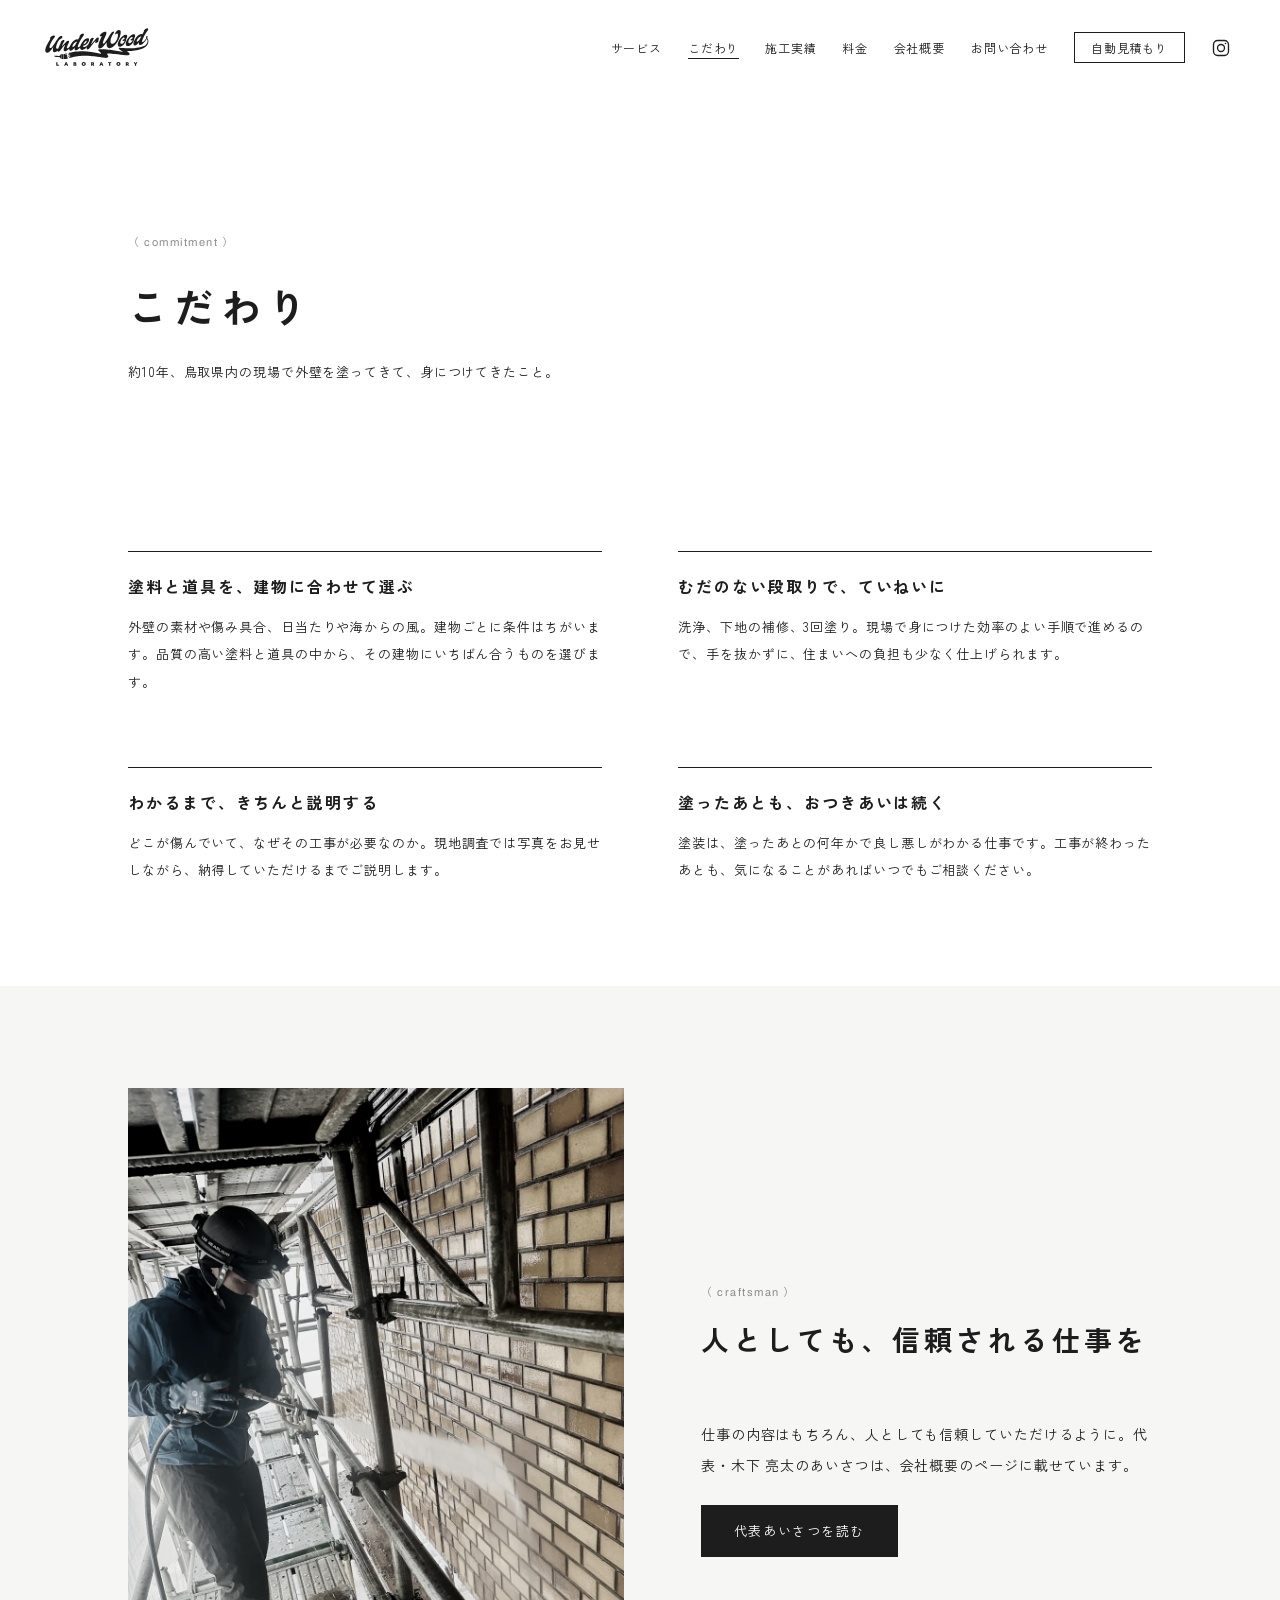
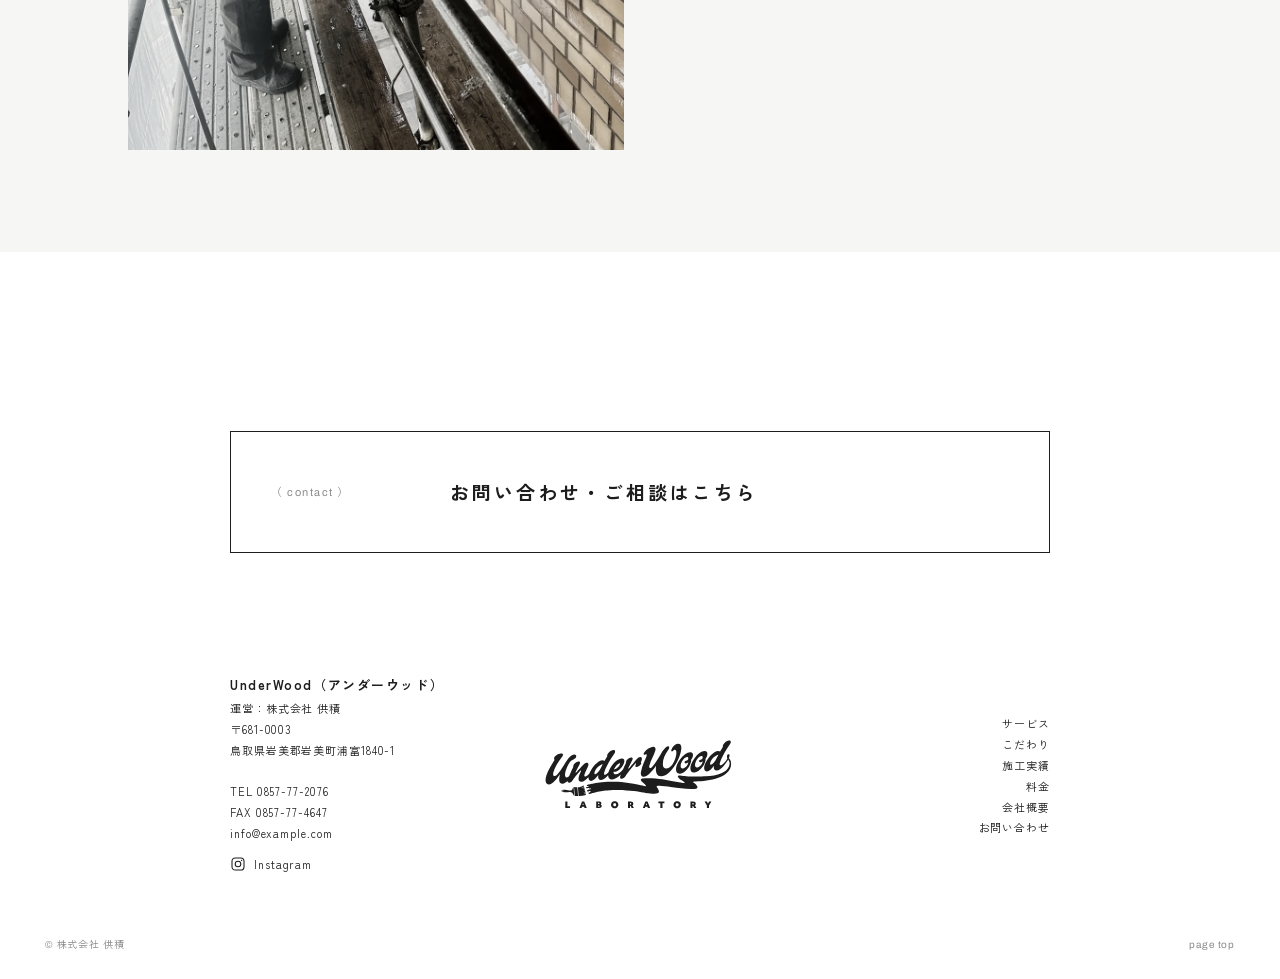
==== commit d57a1377: "Add files via upload" ====
--- a/commitment.html
+++ b/commitment.html
@@ -14,8 +14,9 @@
 <a class="visually-hidden" href="#main">本文へ移動</a>
 <header class="hd">
   <a class="brand" href="index.html"><svg viewBox="40 140 870 330" role="img" aria-label="UnderWood"><path d="M726.16,329.91c61.43.59,167.86-16.65,166.75-80.91-.28-5.92-.76-11.99-3.81-17.39-.5-.97-4.63-7.22-6.91-9.18,1.44-2.65,2.44-4.18,3.26-6.98.74-2.62.92-6.55-.17-8.42-1.16-2.01-4.07-2.37-6.17-1.16-2.1,1.49-5.18,4.73-5.16,10.24.02,4.24.66,5.32,2.08,8.56-.84,1.42-1.69,2.8-2.55,4.15,1.16,1.65,2.21,3.36,3.23,5.11.76-1.25,1.47-2.44,2.1-3.54.31-.45.54-.9.74-1.33,2.23,2.36,5.72,10.08,6.27,13.46,1.37,6.1-.8,16.13-3.31,20.3-7.67,14.38-12.79,19.25-31.51,28.52-24.7,12.23-48.61,12.65-73.4,15-25.62,1.73-64.95,1.82-90.61-.59-10.05-.95-15.18-1.23-28.45-3.15-19.87-2.91-5.16,14.64,5.18,20.25,6.95,3.76,26.71,16.22,10.67,14.05-32.22-4.35-64.52-11.24-96.58-16.6-20.72-3.45-49.05-6.25-72.99-5.37-19.2.69-37.68.9-16.16,19.52,30.94,26.77,4.65,15.32-19.21,11.04-15.14-2.7-31.5-5.86-46.72-8.14-26.68-4.18-52.11-6.55-80.21-5.46-7.22.28-22.25.32-42.64,2.14-12.51,1.11-21.53,2.84-37.56,5.62-7.96,1.38-26.53,5.84-26.53,5.84-1.68.49-4.58,1.81-3.95,4.15.47,1.77,2.02,2.02,4.37,1.46,1.39-.29,4.28-.35,4.59.9.66,2.7-7.74,3.39-8.99,3.65-1.89.36-3.97,1.62-3.38,3.65.53,1.84,2.91,2.21,4.94,1.69l4.35-1.06c1.84-.71,2.98-.68,3.58.93.3.79.69,2.03,2.14,1.77,1.18-.21,2.04-.92,3.56-1.17,1.52-.25,2.44.24,2.86,1.13.41.87-.05,2.8-1.59,3.14-4.4.95-8.22,2.03-12.75,3.69-2.74,1.07-3.39,3.36-3.1,4.89.31,1.58,3.34,2.29,5.13,1.67,2.51-.54,5.22-1.85,7.75-2.38,1.62-.6,3.1,0,3.81,1.55.46,1-.72,2.98-2.74,3.81-1.18.26-4.07,1.17-5.24,1.43-1.56.55-2.86,3.34-1.43,5.24,1,1.33,3.22,2.15,5.01,1.55,29.91-9.16,47.91-13.21,65.03-15.06,29.11-2.89,34.12-3.49,70.17-3.51,17.22,0,48.45,3.27,66.18,5.27,36.31,4.1,57.61,10.78,87.27,12.41,12.53.76,29.24.14,28.93-8.71-.31-8.73-4.28-14-9.58-21.17-9.2-12.44,39.9-3.81,63.15-1,37.18,4.49,61.31,7.4,93.03,9.18,19.11,1.09,36.43-1.47,27.81-14.08-3.71-5.41-6.84-8.18-14.64-14.03-4.8-3.59-5.01-7.59,4.14-6.55Z"/><path d="M239.47,309c-.1,1.09-.15,2.15-.15,3.15,0,8.1,3.44,15.94,12.55,15.26,10.12-.76,23.29-13.08,32.4-26.52,0,0-.61,4.91-.61,7.54,0,8.5,3.64,15.92,13.77,15.17,10.77-.81,22.19-10.67,31.83-22.02.4,11.54,6.48,20.16,18.99,19.22,11-.82,25.64-8.65,39.5-23.05-.47,1.11-.95,2.24-1.44,3.39-1.42,3.55-2.23,6.65-2.23,9.28,0,4.25,2.03,7.14,6.28,6.82q.2-.02.41-.03c7.69-.78,13.36-4.44,17.82-11.26,12.55-18.96,38.07-50.43,44.75-57.21,1.21-1.1,2.23-1.58,2.83-1.63.81-.06,1.01.33,1.01,1.14,0,1.42-.81,3.7-1.21,4.14-1.01,2.3-1.62,4.78-1.62,6.6,0,3.04,1.62,5.14,5.27,4.87,6.88-.52,21.87-10.55,21.87-17.43,0-1.82-1.82-1.28-1.82-3.51,0-1.62,1.01-3.72,2.23-6.65,1.42-3.55,2.23-6.85,2.23-9.68,0-5.47-2.23-8.74-7.9-8.32-4.25.32-10.12,3.19-16.2,9.51-7.09,7.62-32.19,38.45-35.43,42.14-1.01,1.29-2.03,1.77-2.63,1.82-.41.03-.61-.16-.61-.76,0-.81.61-1.87.61-2.27,3.65-6.95,12.15-24.19,17.62-35.33,1.42-3.14,2.23-5.63,2.23-7.86,0-4.45-3.24-5.83-7.09-5.54-4.66.35-11.74,3.11-17.41,9.61-2.83,3.25-6.48,8.79-6.48,13.44,0,1.01.2,1.81.4,2.6,0,0-4.08,7.81-13.21,28.43-10.16,13.34-22.82,22.65-33.15,23.43-7.7.58-10.73-4.46-10.73-11.34v-1.01c1.42.3,3.24.57,5.06.43,6.07-.46,14.17-3.89,22.47-10.79,12.76-10.67,22.27-27.58,22.27-38.72,0-8.3-5.06-11.97-12.96-11.38-10.12.76-25.11,8.56-40.7,27.75-9.76,12.09-16.36,24.68-19.3,35.77-6.29,7.03-11.86,10.71-15.52,10.98l-.2.02c-3.65.27-4.66-2.28-4.66-4.91,0-1.62.41-3.47.81-4.92,2.83-11.35,8.71-24.14,13.97-34.05,10.93-20.86,24.9-40.94,32.8-53.07,2.23-3.41,3.24-6.72,3.24-9.35,0-5.06-3.65-7.02-8.3-6.67-6.07.46-14.38,4.72-21.46,12.14-4.25,4.57-6.68,9.81-6.68,13.66,0,.81.2,1.6.41,2.4-4.66,7.43-8.91,14.84-12.96,21.82-2.63-2.23-6.07-3.19-9.92-2.9-14.78,1.11-36.24,19.11-52.24,46.43-2.52,4.23-4.55,8.27-6.16,12.09-5.99,7.56-13.47,14.89-19.96,15.38-3.04.23-4.05-1.72-4.05-3.95,0-1.42.41-3.27.81-4.51,3.24-11.18,12.15-29.66,14.58-34.09,2.23-4.22,3.64-8.78,3.64-12.42,0-5.27-3.24-8.46-8.5-8.07-4.45.33-9.92,3.38-15.19,8.83-7.29,7.63-29.16,31.74-32.4,35.43-1.21,1.3-2.02,1.77-2.43,1.8-.61.05-.61-.36-.61-.76,0-.81.41-1.85.41-2.26,2.43-6.05,11.95-24.58,17.82-35.35,1.62-2.95,2.43-5.45,2.43-7.67,0-4.45-3.24-6.03-7.29-5.73-4.46.33-11.54,3.09-17.41,9.6-2.63,3.03-6.68,9-6.68,13.66,0,.81.2,1.6.41,2.4,0,0-6.04,11.26-19.36,42.4-3.17,3.22-6.71,5.1-10,5.35-7.09.53-8.5-6.25-8.5-12.32,0-8.91,3.24-21.91,9.72-35.75,11.34-24.74,18.02-30.71,30.98-35.93,7.09-2.76,10.73-8.5,10.73-13.36s-3.24-8.46-9.92-7.96c-12.35.93-25.11,15.45-31.38,25.23-4.86,7.25-9.52,14.28-13.97,21.29-11.95,19.12-24.3,37.66-33.81,46.87-3.64,3.31-7.09,5.19-9.92,5.4-5.27.39-6.88-3.94-6.88-8.8,0-3.04.61-6.32,1.21-8.6,5.47-20.86,20.65-46.09,40.7-72.29,2.23-3,3.24-5.51,3.24-7.73,0-4.05-3.85-6.19-10.12-5.72-5.87.44-13.57,3.04-21.66,8.91-6.68,4.55-9.32,10.21-9.32,14.26,0,2.63,1.01,4.58,2.84,5.26-14.17,22.52-41.71,66.09-41.71,93.22,0,11.13,4.25,20.74,16,19.86,13.77-1.03,27.54-17.25,35.64-27.37,3.65-4.73,8.91-11.8,14.38-19.5-2.03,7.85-3.64,16.27-3.64,24.37,0,10.93,3.24,19.8,15.19,18.91,8.04-.6,16.19-5.78,23.14-12.47.29,5.01,3.26,8.27,8.45,7.88,5.47-.41,10.12-2.98,14.38-9.58,12.35-18.94,28.95-38.21,35.03-44.13,1.42-1.32,2.63-2.02,3.44-2.08.81-.06,1.01.33,1.01,1.14,0,1.21-.81,3.3-1.21,3.74-4.25,9.43-10.73,23.07-10.73,33.4,0,7.9,3.44,14.32,13.16,13.59,11.26-.84,22.96-11,32.74-22.6ZM357.98,270.87c6.28-11.81,18.22-24.24,23.89-24.67,1.42-.11,2.43.63,2.43,2.25,0,3.04-3.04,8.73-6.48,12.63-4.05,4.35-11.74,11.61-21.46,13.76.41-1.45,1.01-2.71,1.62-3.97ZM282.05,263.8c7.69-7.86,16.2-11.94,22.48-13.22-4.66,10.47-11.95,23.98-15.39,29.3-5.47,7.9-13.16,16.17-18.63,16.58-3.04.23-3.85-1.53-3.85-4.37,0-5.67,4.45-16.94,15.39-28.28Z"/><path d="M480.04,284.93c-.61,2.88-.81,5.53-.81,7.96,0,10.93,4.66,16.05,13.16,15.41,7.29-.54,16.6-5.29,26.12-14.1,11.74-10.8,20.85-22.01,30.57-36.1-.61,4.3-1.01,9.19-1.01,14.05,0,17.61,5.47,36.03,26.52,34.46,29.76-2.23,56.69-40.89,69.65-64.54,9.52-17.72,20.65-46.29,20.65-66.54,0-11.54-4.45-19.31-16.4-18.41-10.93.82-23.08,10.03-29.16,27.09-.61,1.67-.81,2.9-.81,4.11,0,2.63,1.62,4.53,4.05,4.35,2.03-.15,4.25-2.14,5.67-4.07,1.82-2.36,4.25-3.36,6.08-3.49,6.48-.49,7.9,7.3,7.9,12.37v1.01c0,22.88-17.41,70.14-45.36,72.24-9.32.7-16.81-6.03-16.81-20,.2-23.91,10.12-43.68,23.69-63.53,4.05-5.97,5.67-10.35,5.67-13.38,0-3.24-2.03-4.91-5.27-4.67-12.15.91-27.34,25.74-32.8,34.65-10.93,17.83-23.28,38.59-38.67,57.36-4.05,4.76-7.9,7.27-10.73,7.49-3.44.26-4.45-2.5-4.45-5.54,0-2.23.61-4.7,1.01-6.15,7.49-27.49,20.65-45.08,26.93-67.21.81-2.89,1.21-5.35,1.21-7.78,0-7.09-3.24-11.7-10.93-11.13l-.2.02c-9.92.74-27.54,8.95-41.51,27.2-1.62,2.15-2.23,4.22-2.23,6.04,0,2.43,1.42,4.15,3.85,3.96,3.24-.24,4.86-2.79,7.69-3.01,1.82-.14,3.24,1.17,3.24,3.81,0,1.21-.4,2.46-.81,4.11-6.48,18.91-19.64,40.14-25.72,71.98Z"/><path d="M640.38,274.28c0,11.94,5.47,21.05,18.02,20.11,11.95-.89,27.94-10.8,39.48-28.67,6.68-10.22,12.35-22.99,12.35-35.14v-.81c5.47-7.29,8.1-14.98,8.1-21.06,0-8.71-4.66-13.42-13.16-12.78-14.58,1.09-31.18,12.26-47.38,34.73-12.55,17.54-17.41,32.69-17.41,43.62ZM671.16,233.1c7.49-10.68,14.78-14.47,19.64-14.83,3.64-.27,6.08,1.57,6.08,5.42,0,6.07-4.25,11.05-10.33,11.5l-.41.03c-3.65.27-6.28,3.31-6.28,6.54,0,3.65,2.43,5.69,6.28,5.4,1.62-.12,3.64-.68,5.87-1.86,1.62-1.13,3.44-2.08,4.86-3.2-.81,5.12-2.63,10.93-5.67,15.2-5.67,8.12-13.36,12.74-19.44,13.2-7.29.55-10.12-4.51-10.12-11.19,0-7.29,3.24-17.25,9.52-26.22Z"/><path d="M724.41,289.44c11.95-.89,27.94-10.8,39.48-28.67,6.68-10.22,12.35-22.99,12.35-35.14v-.81c5.47-7.29,8.1-14.98,8.1-21.06,0-8.71-4.66-13.42-13.16-12.78-14.58,1.09-31.18,12.26-47.38,34.73-12.55,17.54-17.41,32.69-17.41,43.62,0,11.94,5.47,21.05,18.02,20.11ZM737.17,228.15c7.49-10.68,14.78-14.47,19.64-14.83,3.64-.27,6.08,1.57,6.08,5.42,0,6.07-4.25,11.05-10.33,11.5q-.2.02-.4.03c-3.64.27-6.28,3.31-6.28,6.54,0,3.65,2.43,5.69,6.28,5.4,1.62-.12,3.64-.68,5.87-1.86,1.62-1.13,3.44-2.08,4.86-3.2-.81,5.12-2.63,10.93-5.67,15.2-5.67,8.12-13.36,12.74-19.44,13.2-7.29.54-10.12-4.51-10.12-11.19,0-7.29,3.24-17.25,9.52-26.22Z"/><path d="M782.01,283.98c10.12-.74,23.28-13.08,32.4-26.51,0,0-.62,4.9-.62,7.54,0,8.51,3.66,15.92,13.77,15.16,19.66-1.46,41.46-33.09,50.69-48.87-.96-1.9-1.91-3.81-2.77-5.75-10.95,18.26-23.97,29.74-29.9,30.19l-.19.02c-3.66.28-4.66-2.29-4.66-4.92,0-1.61.4-3.46.81-4.92,2.82-11.35,8.7-24.13,13.96-34.04,10.93-20.86,24.91-40.94,32.81-53.08,2.22-3.4,3.22-6.72,3.22-9.36,0-5.06-3.64-7.02-8.3-6.65-6.06.45-14.36,4.71-21.46,12.13-4.24,4.57-6.67,9.82-6.67,13.67,0,.8.19,1.59.4,2.39-4.66,7.43-8.9,14.85-12.96,21.83-2.63-2.23-6.06-3.19-9.93-2.91-14.78,1.11-36.24,19.13-52.23,46.43-7.69,12.94-10.93,24.12-10.93,32.41s3.45,15.94,12.56,15.25ZM812.17,220.38c7.69-7.87,16.2-11.94,22.47-13.22-4.64,10.46-11.94,23.98-15.38,29.3-5.47,7.9-13.17,16.16-18.62,16.58-3.03.23-3.85-1.54-3.85-4.37,0-5.68,4.45-16.94,15.38-28.29Z"/><path d="M220.11,359.73l-1.12-4.07c-4.47,2.24-8.99,4.46-14.53,4.65,3.89-1.59,7.49-2.69,10.67-4.95l3.15-2.23-.87-3.04-1.05.27c.35-.56.58-1.17.29-1.54-.44-.57-1.31-.95-1.74-.57-4.79,4.28-11.91,6.7-18.54,7.87l-5.33.71c-.14.31-.06.94-.02,1.39l.87,10.04.91,10.67.89,10.35.63,7.04c10.07.44,19.62-.66,28.68-3.52,1.5-.47,2.97-.97,4.04-1.97,1.58-1.46.18-4.86.26-4.86l-.7.06c-2.83.25-5.31,1.51-8.3,1.15,3.05-.98,5.81-1.52,8.49-2.92l-1.36-4.55c-4.23,1.79-8.44,3.23-13.33,3.17,3.73-1.24,7.18-2.07,10.34-3.91l2.45-1.65-1.42-4.82c-2.45.41-4.44,1.52-7.08,1.21l6.76-2.58-2.55-9.72c-2.51.82-4.77,1.45-7.23,2-.71.16-1.46.21-2.26-.05,3.22-.99,6.01-1.97,8.98-3.63Z"/><path d="M164.03,367.67c1.84-2.3,2.64-5.09,3.27-7.95.39-1.79,1.64-3.19,3.68-3l3.27,38.21c-1.6.3-3.67-1.71-4.31-3.52-2.53-7.18-7.3-13.04-15.36-13.15-2.96-.04-5.72.54-8.64.84-9.52.97-17.28.66-26.94-2.29-2.09-.64-3.27-2.19-3.34-4.1s.87-3.08,2.76-3.47c11.46-2.35,20.45-1.01,32.41,1.81,5.38,1.27,10.16.4,13.19-3.39ZM119.52,371.64c-.35.19-.79.87-.8,1.24-.02.41.5,1.25.97,1.57,1.33.9,3.07,1.02,4.29.35.6-.33,1.11-1.14.92-1.71-.56-1.68-3.61-2.41-5.38-1.46Z"/><path d="M186.47,356.5l-5.25-.37-8.03-.34.8,9.45.84,9.73.91,10.67.89,10.51,6.94.42,5.64.26c.57.03,1.8-.24,2-.71.51-1.16.12-2.43.02-3.62l-.43-5.03-.34-3.94-.87-10.2-.94-11.12-.34-3.98c-.05-.59-1.09-1.69-1.83-1.74Z"/><path d="M133.03,421.61h9.76v22.51h12.07v7.77h-21.84v-30.28Z"/><path d="M209.77,421.61h9.96l11.71,30.28h-10.16l-1.91-6.26h-9.84l-1.91,6.26h-9.52l11.68-30.28ZM217.18,438.47l-2.71-8.89-2.75,8.89h5.46Z"/><path d="M274.88,421.61h12.27c7.41,0,11.12,2.62,11.12,7.85,0,1.38-.3,2.62-.9,3.73-.6,1.1-1.43,1.96-2.49,2.57,1.54.48,2.76,1.36,3.65,2.65.89,1.29,1.33,2.82,1.33,4.6,0,5.92-3.84,8.89-11.52,8.89h-13.47v-30.28ZM286.47,433.64c2.1,0,3.15-.93,3.15-2.79s-1.05-2.79-3.15-2.79h-3.03v5.58h3.03ZM287.59,445.44c2.1,0,3.15-.93,3.15-2.79s-1.05-2.79-3.15-2.79h-4.14v5.58h4.14Z"/><path d="M359.43,452.53c-2.47,0-4.73-.39-6.77-1.16-2.05-.77-3.81-1.86-5.3-3.27s-2.64-3.08-3.45-5c-.81-1.93-1.22-4.05-1.22-6.36s.42-4.34,1.26-6.25c.84-1.91,2.01-3.58,3.53-5s3.29-2.53,5.32-3.33,4.24-1.19,6.63-1.19,4.73.38,6.77,1.16c2.04.77,3.81,1.86,5.3,3.27,1.49,1.41,2.64,3.07,3.45,5,.81,1.93,1.22,4.04,1.22,6.35s-.42,4.34-1.26,6.26c-.84,1.91-2.01,3.58-3.53,5-1.51,1.42-3.29,2.53-5.32,3.33-2.03.8-4.24,1.2-6.63,1.2ZM366.17,436.79c0-1.43-.29-2.7-.86-3.8-.57-1.1-1.36-1.97-2.37-2.59-1.01-.62-2.18-.94-3.51-.94s-2.46.31-3.49.92-1.82,1.46-2.39,2.55c-.57,1.09-.86,2.35-.86,3.79s.29,2.7.86,3.8c.57,1.1,1.36,1.97,2.37,2.59,1.01.62,2.18.94,3.51.94s2.5-.3,3.51-.92c1.01-.61,1.8-1.47,2.37-2.57.57-1.1.86-2.36.86-3.76Z"/><path d="M420.4,421.61h11.87c3.93,0,6.98.94,9.15,2.83,2.16,1.89,3.25,4.53,3.25,7.93,0,1.65-.39,3.15-1.16,4.52-.77,1.37-1.74,2.53-2.91,3.49l6.97,11.52h-10.48l-4.42-8.85h-3.07v8.85h-9.2v-30.28ZM431,436.11c2.92,0,4.38-1.27,4.38-3.83,0-1.3-.35-2.25-1.04-2.85-.69-.6-1.81-.89-3.35-.89h-1.39v7.57h1.39Z"/><path d="M500.09,421.61h9.96l11.71,30.28h-10.16l-1.91-6.26h-9.84l-1.91,6.26h-9.52l11.68-30.28ZM507.5,438.47l-2.71-8.89-2.75,8.89h5.46Z"/><path d="M568.71,429.38h-8.89v-7.77h27.53v7.77h-8.89v22.51h-9.76v-22.51Z"/><path d="M645.73,452.53c-2.47,0-4.73-.39-6.77-1.16s-3.81-1.86-5.3-3.27c-1.49-1.41-2.64-3.08-3.45-5-.81-1.93-1.22-4.05-1.22-6.36s.42-4.34,1.26-6.25c.84-1.91,2.01-3.58,3.53-5,1.51-1.42,3.29-2.53,5.32-3.33s4.24-1.19,6.63-1.19,4.73.38,6.77,1.16c2.05.77,3.81,1.86,5.3,3.27,1.49,1.41,2.64,3.07,3.45,5,.81,1.93,1.21,4.04,1.21,6.35s-.42,4.34-1.26,6.26c-.84,1.91-2.01,3.58-3.53,5-1.51,1.42-3.29,2.53-5.32,3.33-2.03.8-4.24,1.2-6.64,1.2ZM652.46,436.79c0-1.43-.28-2.7-.86-3.8-.57-1.1-1.36-1.97-2.37-2.59-1.01-.62-2.18-.94-3.51-.94s-2.46.31-3.49.92c-1.02.61-1.82,1.46-2.39,2.55-.57,1.09-.86,2.35-.86,3.79s.28,2.7.86,3.8c.57,1.1,1.36,1.97,2.37,2.59,1.01.62,2.18.94,3.51.94s2.5-.3,3.51-.92c1.01-.61,1.8-1.47,2.37-2.57.57-1.1.86-2.36.86-3.76Z"/><path d="M706.69,421.61h11.87c3.93,0,6.98.94,9.14,2.83s3.25,4.53,3.25,7.93c0,1.65-.39,3.15-1.16,4.52-.77,1.37-1.74,2.53-2.91,3.49l6.97,11.52h-10.48l-4.42-8.85h-3.07v8.85h-9.2v-30.28ZM717.29,436.11c2.92,0,4.38-1.27,4.38-3.83,0-1.3-.35-2.25-1.04-2.85-.69-.6-1.81-.89-3.35-.89h-1.39v7.57h1.39Z"/><path d="M771.33,421.61h10.72l4.94,10.72,4.94-10.72h10.48l-10.76,18.25v12.03h-9.56v-12.03l-10.76-18.25Z"/></svg></a>
+  <nav id="nav" aria-label="メインメニュー"><ul><li><a href="service.html">サービス</a></li><li><a href="commitment.html" aria-current="page">こだわり</a></li><li><a href="works.html">施工実績</a></li><li><a href="price.html">料金</a></li><li><a href="company.html">会社概要</a></li><li><a href="contact.html">お問い合わせ</a></li><li><a class="cta" href="price.html">自動見積もり</a></li></ul></nav>
+  <a class="ig" href="https://www.instagram.com/underwood_paint/" target="_blank" rel="noopener" aria-label="UnderWoodのInstagram（新しいタブで開きます）"><svg viewBox="0 0 24 24" width="20" height="20" fill="none" stroke="currentColor" stroke-width="1.6" aria-hidden="true"><rect x="3" y="3" width="18" height="18" rx="5"/><circle cx="12" cy="12" r="4.2"/><circle cx="17.4" cy="6.6" r="1" fill="currentColor" stroke="none"/></svg></a>
   <button class="menu-btn" type="button" aria-expanded="false" aria-controls="nav">メニュー</button>
-  <nav id="nav" aria-label="メインメニュー"><ul><li><a href="service.html">サービス</a></li><li><a href="commitment.html" aria-current="page">こだわり</a></li><li><a href="works.html">施工実績</a></li><li><a href="price.html">料金</a></li><li><a href="company.html">会社概要</a></li><li><a href="contact.html">お問い合わせ</a></li><li><a class="cta" href="price.html">自動見積もり</a></li></ul></nav>
 </header>
 <main id="main">
 <section class="page-head">
@@ -46,7 +47,7 @@
 </main>
 <footer>
   <div class="ft">
-    <address style="font-style:normal"><strong style="font-size:13px;letter-spacing:.12em">UnderWood（アンダーウッド）</strong><br>運営：株式会社 供積<br>〒681-0003<br>鳥取県岩美郡岩美町浦富1840-1<br><br>TEL <a href="tel:0857772076">0857-77-2076</a><br>FAX 0857-77-4647<br>info@example.com</address>
+    <address style="font-style:normal"><strong style="font-size:13px;letter-spacing:.12em">UnderWood（アンダーウッド）</strong><br>運営：株式会社 供積<br>〒681-0003<br>鳥取県岩美郡岩美町浦富1840-1<br><br>TEL <a href="tel:0857772076">0857-77-2076</a><br>FAX 0857-77-4647<br>info@example.com<br><a class="ig-text" href="https://www.instagram.com/underwood_paint/" target="_blank" rel="noopener"><svg viewBox="0 0 24 24" width="20" height="20" fill="none" stroke="currentColor" stroke-width="1.6" aria-hidden="true"><rect x="3" y="3" width="18" height="18" rx="5"/><circle cx="12" cy="12" r="4.2"/><circle cx="17.4" cy="6.6" r="1" fill="currentColor" stroke="none"/></svg>Instagram</a></address>
     <a class="brand" href="index.html"><svg viewBox="40 140 870 330" role="img" aria-label="UnderWood"><path d="M726.16,329.91c61.43.59,167.86-16.65,166.75-80.91-.28-5.92-.76-11.99-3.81-17.39-.5-.97-4.63-7.22-6.91-9.18,1.44-2.65,2.44-4.18,3.26-6.98.74-2.62.92-6.55-.17-8.42-1.16-2.01-4.07-2.37-6.17-1.16-2.1,1.49-5.18,4.73-5.16,10.24.02,4.24.66,5.32,2.08,8.56-.84,1.42-1.69,2.8-2.55,4.15,1.16,1.65,2.21,3.36,3.23,5.11.76-1.25,1.47-2.44,2.1-3.54.31-.45.54-.9.74-1.33,2.23,2.36,5.72,10.08,6.27,13.46,1.37,6.1-.8,16.13-3.31,20.3-7.67,14.38-12.79,19.25-31.51,28.52-24.7,12.23-48.61,12.65-73.4,15-25.62,1.73-64.95,1.82-90.61-.59-10.05-.95-15.18-1.23-28.45-3.15-19.87-2.91-5.16,14.64,5.18,20.25,6.95,3.76,26.71,16.22,10.67,14.05-32.22-4.35-64.52-11.24-96.58-16.6-20.72-3.45-49.05-6.25-72.99-5.37-19.2.69-37.68.9-16.16,19.52,30.94,26.77,4.65,15.32-19.21,11.04-15.14-2.7-31.5-5.86-46.72-8.14-26.68-4.18-52.11-6.55-80.21-5.46-7.22.28-22.25.32-42.64,2.14-12.51,1.11-21.53,2.84-37.56,5.62-7.96,1.38-26.53,5.84-26.53,5.84-1.68.49-4.58,1.81-3.95,4.15.47,1.77,2.02,2.02,4.37,1.46,1.39-.29,4.28-.35,4.59.9.66,2.7-7.74,3.39-8.99,3.65-1.89.36-3.97,1.62-3.38,3.65.53,1.84,2.91,2.21,4.94,1.69l4.35-1.06c1.84-.71,2.98-.68,3.58.93.3.79.69,2.03,2.14,1.77,1.18-.21,2.04-.92,3.56-1.17,1.52-.25,2.44.24,2.86,1.13.41.87-.05,2.8-1.59,3.14-4.4.95-8.22,2.03-12.75,3.69-2.74,1.07-3.39,3.36-3.1,4.89.31,1.58,3.34,2.29,5.13,1.67,2.51-.54,5.22-1.85,7.75-2.38,1.62-.6,3.1,0,3.81,1.55.46,1-.72,2.98-2.74,3.81-1.18.26-4.07,1.17-5.24,1.43-1.56.55-2.86,3.34-1.43,5.24,1,1.33,3.22,2.15,5.01,1.55,29.91-9.16,47.91-13.21,65.03-15.06,29.11-2.89,34.12-3.49,70.17-3.51,17.22,0,48.45,3.27,66.18,5.27,36.31,4.1,57.61,10.78,87.27,12.41,12.53.76,29.24.14,28.93-8.71-.31-8.73-4.28-14-9.58-21.17-9.2-12.44,39.9-3.81,63.15-1,37.18,4.49,61.31,7.4,93.03,9.18,19.11,1.09,36.43-1.47,27.81-14.08-3.71-5.41-6.84-8.18-14.64-14.03-4.8-3.59-5.01-7.59,4.14-6.55Z"/><path d="M239.47,309c-.1,1.09-.15,2.15-.15,3.15,0,8.1,3.44,15.94,12.55,15.26,10.12-.76,23.29-13.08,32.4-26.52,0,0-.61,4.91-.61,7.54,0,8.5,3.64,15.92,13.77,15.17,10.77-.81,22.19-10.67,31.83-22.02.4,11.54,6.48,20.16,18.99,19.22,11-.82,25.64-8.65,39.5-23.05-.47,1.11-.95,2.24-1.44,3.39-1.42,3.55-2.23,6.65-2.23,9.28,0,4.25,2.03,7.14,6.28,6.82q.2-.02.41-.03c7.69-.78,13.36-4.44,17.82-11.26,12.55-18.96,38.07-50.43,44.75-57.21,1.21-1.1,2.23-1.58,2.83-1.63.81-.06,1.01.33,1.01,1.14,0,1.42-.81,3.7-1.21,4.14-1.01,2.3-1.62,4.78-1.62,6.6,0,3.04,1.62,5.14,5.27,4.87,6.88-.52,21.87-10.55,21.87-17.43,0-1.82-1.82-1.28-1.82-3.51,0-1.62,1.01-3.72,2.23-6.65,1.42-3.55,2.23-6.85,2.23-9.68,0-5.47-2.23-8.74-7.9-8.32-4.25.32-10.12,3.19-16.2,9.51-7.09,7.62-32.19,38.45-35.43,42.14-1.01,1.29-2.03,1.77-2.63,1.82-.41.03-.61-.16-.61-.76,0-.81.61-1.87.61-2.27,3.65-6.95,12.15-24.19,17.62-35.33,1.42-3.14,2.23-5.63,2.23-7.86,0-4.45-3.24-5.83-7.09-5.54-4.66.35-11.74,3.11-17.41,9.61-2.83,3.25-6.48,8.79-6.48,13.44,0,1.01.2,1.81.4,2.6,0,0-4.08,7.81-13.21,28.43-10.16,13.34-22.82,22.65-33.15,23.43-7.7.58-10.73-4.46-10.73-11.34v-1.01c1.42.3,3.24.57,5.06.43,6.07-.46,14.17-3.89,22.47-10.79,12.76-10.67,22.27-27.58,22.27-38.72,0-8.3-5.06-11.97-12.96-11.38-10.12.76-25.11,8.56-40.7,27.75-9.76,12.09-16.36,24.68-19.3,35.77-6.29,7.03-11.86,10.71-15.52,10.98l-.2.02c-3.65.27-4.66-2.28-4.66-4.91,0-1.62.41-3.47.81-4.92,2.83-11.35,8.71-24.14,13.97-34.05,10.93-20.86,24.9-40.94,32.8-53.07,2.23-3.41,3.24-6.72,3.24-9.35,0-5.06-3.65-7.02-8.3-6.67-6.07.46-14.38,4.72-21.46,12.14-4.25,4.57-6.68,9.81-6.68,13.66,0,.81.2,1.6.41,2.4-4.66,7.43-8.91,14.84-12.96,21.82-2.63-2.23-6.07-3.19-9.92-2.9-14.78,1.11-36.24,19.11-52.24,46.43-2.52,4.23-4.55,8.27-6.16,12.09-5.99,7.56-13.47,14.89-19.96,15.38-3.04.23-4.05-1.72-4.05-3.95,0-1.42.41-3.27.81-4.51,3.24-11.18,12.15-29.66,14.58-34.09,2.23-4.22,3.64-8.78,3.64-12.42,0-5.27-3.24-8.46-8.5-8.07-4.45.33-9.92,3.38-15.19,8.83-7.29,7.63-29.16,31.74-32.4,35.43-1.21,1.3-2.02,1.77-2.43,1.8-.61.05-.61-.36-.61-.76,0-.81.41-1.85.41-2.26,2.43-6.05,11.95-24.58,17.82-35.35,1.62-2.95,2.43-5.45,2.43-7.67,0-4.45-3.24-6.03-7.29-5.73-4.46.33-11.54,3.09-17.41,9.6-2.63,3.03-6.68,9-6.68,13.66,0,.81.2,1.6.41,2.4,0,0-6.04,11.26-19.36,42.4-3.17,3.22-6.71,5.1-10,5.35-7.09.53-8.5-6.25-8.5-12.32,0-8.91,3.24-21.91,9.72-35.75,11.34-24.74,18.02-30.71,30.98-35.93,7.09-2.76,10.73-8.5,10.73-13.36s-3.24-8.46-9.92-7.96c-12.35.93-25.11,15.45-31.38,25.23-4.86,7.25-9.52,14.28-13.97,21.29-11.95,19.12-24.3,37.66-33.81,46.87-3.64,3.31-7.09,5.19-9.92,5.4-5.27.39-6.88-3.94-6.88-8.8,0-3.04.61-6.32,1.21-8.6,5.47-20.86,20.65-46.09,40.7-72.29,2.23-3,3.24-5.51,3.24-7.73,0-4.05-3.85-6.19-10.12-5.72-5.87.44-13.57,3.04-21.66,8.91-6.68,4.55-9.32,10.21-9.32,14.26,0,2.63,1.01,4.58,2.84,5.26-14.17,22.52-41.71,66.09-41.71,93.22,0,11.13,4.25,20.74,16,19.86,13.77-1.03,27.54-17.25,35.64-27.37,3.65-4.73,8.91-11.8,14.38-19.5-2.03,7.85-3.64,16.27-3.64,24.37,0,10.93,3.24,19.8,15.19,18.91,8.04-.6,16.19-5.78,23.14-12.47.29,5.01,3.26,8.27,8.45,7.88,5.47-.41,10.12-2.98,14.38-9.58,12.35-18.94,28.95-38.21,35.03-44.13,1.42-1.32,2.63-2.02,3.44-2.08.81-.06,1.01.33,1.01,1.14,0,1.21-.81,3.3-1.21,3.74-4.25,9.43-10.73,23.07-10.73,33.4,0,7.9,3.44,14.32,13.16,13.59,11.26-.84,22.96-11,32.74-22.6ZM357.98,270.87c6.28-11.81,18.22-24.24,23.89-24.67,1.42-.11,2.43.63,2.43,2.25,0,3.04-3.04,8.73-6.48,12.63-4.05,4.35-11.74,11.61-21.46,13.76.41-1.45,1.01-2.71,1.62-3.97ZM282.05,263.8c7.69-7.86,16.2-11.94,22.48-13.22-4.66,10.47-11.95,23.98-15.39,29.3-5.47,7.9-13.16,16.17-18.63,16.58-3.04.23-3.85-1.53-3.85-4.37,0-5.67,4.45-16.94,15.39-28.28Z"/><path d="M480.04,284.93c-.61,2.88-.81,5.53-.81,7.96,0,10.93,4.66,16.05,13.16,15.41,7.29-.54,16.6-5.29,26.12-14.1,11.74-10.8,20.85-22.01,30.57-36.1-.61,4.3-1.01,9.19-1.01,14.05,0,17.61,5.47,36.03,26.52,34.46,29.76-2.23,56.69-40.89,69.65-64.54,9.52-17.72,20.65-46.29,20.65-66.54,0-11.54-4.45-19.31-16.4-18.41-10.93.82-23.08,10.03-29.16,27.09-.61,1.67-.81,2.9-.81,4.11,0,2.63,1.62,4.53,4.05,4.35,2.03-.15,4.25-2.14,5.67-4.07,1.82-2.36,4.25-3.36,6.08-3.49,6.48-.49,7.9,7.3,7.9,12.37v1.01c0,22.88-17.41,70.14-45.36,72.24-9.32.7-16.81-6.03-16.81-20,.2-23.91,10.12-43.68,23.69-63.53,4.05-5.97,5.67-10.35,5.67-13.38,0-3.24-2.03-4.91-5.27-4.67-12.15.91-27.34,25.74-32.8,34.65-10.93,17.83-23.28,38.59-38.67,57.36-4.05,4.76-7.9,7.27-10.73,7.49-3.44.26-4.45-2.5-4.45-5.54,0-2.23.61-4.7,1.01-6.15,7.49-27.49,20.65-45.08,26.93-67.21.81-2.89,1.21-5.35,1.21-7.78,0-7.09-3.24-11.7-10.93-11.13l-.2.02c-9.92.74-27.54,8.95-41.51,27.2-1.62,2.15-2.23,4.22-2.23,6.04,0,2.43,1.42,4.15,3.85,3.96,3.24-.24,4.86-2.79,7.69-3.01,1.82-.14,3.24,1.17,3.24,3.81,0,1.21-.4,2.46-.81,4.11-6.48,18.91-19.64,40.14-25.72,71.98Z"/><path d="M640.38,274.28c0,11.94,5.47,21.05,18.02,20.11,11.95-.89,27.94-10.8,39.48-28.67,6.68-10.22,12.35-22.99,12.35-35.14v-.81c5.47-7.29,8.1-14.98,8.1-21.06,0-8.71-4.66-13.42-13.16-12.78-14.58,1.09-31.18,12.26-47.38,34.73-12.55,17.54-17.41,32.69-17.41,43.62ZM671.16,233.1c7.49-10.68,14.78-14.47,19.64-14.83,3.64-.27,6.08,1.57,6.08,5.42,0,6.07-4.25,11.05-10.33,11.5l-.41.03c-3.65.27-6.28,3.31-6.28,6.54,0,3.65,2.43,5.69,6.28,5.4,1.62-.12,3.64-.68,5.87-1.86,1.62-1.13,3.44-2.08,4.86-3.2-.81,5.12-2.63,10.93-5.67,15.2-5.67,8.12-13.36,12.74-19.44,13.2-7.29.55-10.12-4.51-10.12-11.19,0-7.29,3.24-17.25,9.52-26.22Z"/><path d="M724.41,289.44c11.95-.89,27.94-10.8,39.48-28.67,6.68-10.22,12.35-22.99,12.35-35.14v-.81c5.47-7.29,8.1-14.98,8.1-21.06,0-8.71-4.66-13.42-13.16-12.78-14.58,1.09-31.18,12.26-47.38,34.73-12.55,17.54-17.41,32.69-17.41,43.62,0,11.94,5.47,21.05,18.02,20.11ZM737.17,228.15c7.49-10.68,14.78-14.47,19.64-14.83,3.64-.27,6.08,1.57,6.08,5.42,0,6.07-4.25,11.05-10.33,11.5q-.2.02-.4.03c-3.64.27-6.28,3.31-6.28,6.54,0,3.65,2.43,5.69,6.28,5.4,1.62-.12,3.64-.68,5.87-1.86,1.62-1.13,3.44-2.08,4.86-3.2-.81,5.12-2.63,10.93-5.67,15.2-5.67,8.12-13.36,12.74-19.44,13.2-7.29.54-10.12-4.51-10.12-11.19,0-7.29,3.24-17.25,9.52-26.22Z"/><path d="M782.01,283.98c10.12-.74,23.28-13.08,32.4-26.51,0,0-.62,4.9-.62,7.54,0,8.51,3.66,15.92,13.77,15.16,19.66-1.46,41.46-33.09,50.69-48.87-.96-1.9-1.91-3.81-2.77-5.75-10.95,18.26-23.97,29.74-29.9,30.19l-.19.02c-3.66.28-4.66-2.29-4.66-4.92,0-1.61.4-3.46.81-4.92,2.82-11.35,8.7-24.13,13.96-34.04,10.93-20.86,24.91-40.94,32.81-53.08,2.22-3.4,3.22-6.72,3.22-9.36,0-5.06-3.64-7.02-8.3-6.65-6.06.45-14.36,4.71-21.46,12.13-4.24,4.57-6.67,9.82-6.67,13.67,0,.8.19,1.59.4,2.39-4.66,7.43-8.9,14.85-12.96,21.83-2.63-2.23-6.06-3.19-9.93-2.91-14.78,1.11-36.24,19.13-52.23,46.43-7.69,12.94-10.93,24.12-10.93,32.41s3.45,15.94,12.56,15.25ZM812.17,220.38c7.69-7.87,16.2-11.94,22.47-13.22-4.64,10.46-11.94,23.98-15.38,29.3-5.47,7.9-13.17,16.16-18.62,16.58-3.03.23-3.85-1.54-3.85-4.37,0-5.68,4.45-16.94,15.38-28.29Z"/><path d="M220.11,359.73l-1.12-4.07c-4.47,2.24-8.99,4.46-14.53,4.65,3.89-1.59,7.49-2.69,10.67-4.95l3.15-2.23-.87-3.04-1.05.27c.35-.56.58-1.17.29-1.54-.44-.57-1.31-.95-1.74-.57-4.79,4.28-11.91,6.7-18.54,7.87l-5.33.71c-.14.31-.06.94-.02,1.39l.87,10.04.91,10.67.89,10.35.63,7.04c10.07.44,19.62-.66,28.68-3.52,1.5-.47,2.97-.97,4.04-1.97,1.58-1.46.18-4.86.26-4.86l-.7.06c-2.83.25-5.31,1.51-8.3,1.15,3.05-.98,5.81-1.52,8.49-2.92l-1.36-4.55c-4.23,1.79-8.44,3.23-13.33,3.17,3.73-1.24,7.18-2.07,10.34-3.91l2.45-1.65-1.42-4.82c-2.45.41-4.44,1.52-7.08,1.21l6.76-2.58-2.55-9.72c-2.51.82-4.77,1.45-7.23,2-.71.16-1.46.21-2.26-.05,3.22-.99,6.01-1.97,8.98-3.63Z"/><path d="M164.03,367.67c1.84-2.3,2.64-5.09,3.27-7.95.39-1.79,1.64-3.19,3.68-3l3.27,38.21c-1.6.3-3.67-1.71-4.31-3.52-2.53-7.18-7.3-13.04-15.36-13.15-2.96-.04-5.72.54-8.64.84-9.52.97-17.28.66-26.94-2.29-2.09-.64-3.27-2.19-3.34-4.1s.87-3.08,2.76-3.47c11.46-2.35,20.45-1.01,32.41,1.81,5.38,1.27,10.16.4,13.19-3.39ZM119.52,371.64c-.35.19-.79.87-.8,1.24-.02.41.5,1.25.97,1.57,1.33.9,3.07,1.02,4.29.35.6-.33,1.11-1.14.92-1.71-.56-1.68-3.61-2.41-5.38-1.46Z"/><path d="M186.47,356.5l-5.25-.37-8.03-.34.8,9.45.84,9.73.91,10.67.89,10.51,6.94.42,5.64.26c.57.03,1.8-.24,2-.71.51-1.16.12-2.43.02-3.62l-.43-5.03-.34-3.94-.87-10.2-.94-11.12-.34-3.98c-.05-.59-1.09-1.69-1.83-1.74Z"/><path d="M133.03,421.61h9.76v22.51h12.07v7.77h-21.84v-30.28Z"/><path d="M209.77,421.61h9.96l11.71,30.28h-10.16l-1.91-6.26h-9.84l-1.91,6.26h-9.52l11.68-30.28ZM217.18,438.47l-2.71-8.89-2.75,8.89h5.46Z"/><path d="M274.88,421.61h12.27c7.41,0,11.12,2.62,11.12,7.85,0,1.38-.3,2.62-.9,3.73-.6,1.1-1.43,1.96-2.49,2.57,1.54.48,2.76,1.36,3.65,2.65.89,1.29,1.33,2.82,1.33,4.6,0,5.92-3.84,8.89-11.52,8.89h-13.47v-30.28ZM286.47,433.64c2.1,0,3.15-.93,3.15-2.79s-1.05-2.79-3.15-2.79h-3.03v5.58h3.03ZM287.59,445.44c2.1,0,3.15-.93,3.15-2.79s-1.05-2.79-3.15-2.79h-4.14v5.58h4.14Z"/><path d="M359.43,452.53c-2.47,0-4.73-.39-6.77-1.16-2.05-.77-3.81-1.86-5.3-3.27s-2.64-3.08-3.45-5c-.81-1.93-1.22-4.05-1.22-6.36s.42-4.34,1.26-6.25c.84-1.91,2.01-3.58,3.53-5s3.29-2.53,5.32-3.33,4.24-1.19,6.63-1.19,4.73.38,6.77,1.16c2.04.77,3.81,1.86,5.3,3.27,1.49,1.41,2.64,3.07,3.45,5,.81,1.93,1.22,4.04,1.22,6.35s-.42,4.34-1.26,6.26c-.84,1.91-2.01,3.58-3.53,5-1.51,1.42-3.29,2.53-5.32,3.33-2.03.8-4.24,1.2-6.63,1.2ZM366.17,436.79c0-1.43-.29-2.7-.86-3.8-.57-1.1-1.36-1.97-2.37-2.59-1.01-.62-2.18-.94-3.51-.94s-2.46.31-3.49.92-1.82,1.46-2.39,2.55c-.57,1.09-.86,2.35-.86,3.79s.29,2.7.86,3.8c.57,1.1,1.36,1.97,2.37,2.59,1.01.62,2.18.94,3.51.94s2.5-.3,3.51-.92c1.01-.61,1.8-1.47,2.37-2.57.57-1.1.86-2.36.86-3.76Z"/><path d="M420.4,421.61h11.87c3.93,0,6.98.94,9.15,2.83,2.16,1.89,3.25,4.53,3.25,7.93,0,1.65-.39,3.15-1.16,4.52-.77,1.37-1.74,2.53-2.91,3.49l6.97,11.52h-10.48l-4.42-8.85h-3.07v8.85h-9.2v-30.28ZM431,436.11c2.92,0,4.38-1.27,4.38-3.83,0-1.3-.35-2.25-1.04-2.85-.69-.6-1.81-.89-3.35-.89h-1.39v7.57h1.39Z"/><path d="M500.09,421.61h9.96l11.71,30.28h-10.16l-1.91-6.26h-9.84l-1.91,6.26h-9.52l11.68-30.28ZM507.5,438.47l-2.71-8.89-2.75,8.89h5.46Z"/><path d="M568.71,429.38h-8.89v-7.77h27.53v7.77h-8.89v22.51h-9.76v-22.51Z"/><path d="M645.73,452.53c-2.47,0-4.73-.39-6.77-1.16s-3.81-1.86-5.3-3.27c-1.49-1.41-2.64-3.08-3.45-5-.81-1.93-1.22-4.05-1.22-6.36s.42-4.34,1.26-6.25c.84-1.91,2.01-3.58,3.53-5,1.51-1.42,3.29-2.53,5.32-3.33s4.24-1.19,6.63-1.19,4.73.38,6.77,1.16c2.05.77,3.81,1.86,5.3,3.27,1.49,1.41,2.64,3.07,3.45,5,.81,1.93,1.21,4.04,1.21,6.35s-.42,4.34-1.26,6.26c-.84,1.91-2.01,3.58-3.53,5-1.51,1.42-3.29,2.53-5.32,3.33-2.03.8-4.24,1.2-6.64,1.2ZM652.46,436.79c0-1.43-.28-2.7-.86-3.8-.57-1.1-1.36-1.97-2.37-2.59-1.01-.62-2.18-.94-3.51-.94s-2.46.31-3.49.92c-1.02.61-1.82,1.46-2.39,2.55-.57,1.09-.86,2.35-.86,3.79s.28,2.7.86,3.8c.57,1.1,1.36,1.97,2.37,2.59,1.01.62,2.18.94,3.51.94s2.5-.3,3.51-.92c1.01-.61,1.8-1.47,2.37-2.57.57-1.1.86-2.36.86-3.76Z"/><path d="M706.69,421.61h11.87c3.93,0,6.98.94,9.14,2.83s3.25,4.53,3.25,7.93c0,1.65-.39,3.15-1.16,4.52-.77,1.37-1.74,2.53-2.91,3.49l6.97,11.52h-10.48l-4.42-8.85h-3.07v8.85h-9.2v-30.28ZM717.29,436.11c2.92,0,4.38-1.27,4.38-3.83,0-1.3-.35-2.25-1.04-2.85-.69-.6-1.81-.89-3.35-.89h-1.39v7.57h1.39Z"/><path d="M771.33,421.61h10.72l4.94,10.72,4.94-10.72h10.48l-10.76,18.25v12.03h-9.56v-12.03l-10.76-18.25Z"/></svg></a>
     <ul><li><a href="service.html">サービス</a></li><li><a href="commitment.html">こだわり</a></li><li><a href="works.html">施工実績</a></li><li><a href="price.html">料金</a></li><li><a href="company.html">会社概要</a></li><li><a href="contact.html">お問い合わせ</a></li></ul>
   </div>
--- a/assets/style.css
+++ b/assets/style.css
@@ -291,3 +291,13 @@
 .info th{width:8em;font-weight:700;letter-spacing:.1em}
 .map{aspect-ratio:4/3;background:#efefee}
 .map iframe{width:100%;height:100%;border:0;filter:grayscale(1)}
+
+/* Instagram */
+.hd{justify-content:flex-start}
+.hd .brand{margin-right:auto}
+.hd .ig{display:flex;align-items:center;margin-left:22px;padding:4px;color:var(--ink)}
+.hd .ig:hover{opacity:.55}
+.menu-btn{margin-left:14px}
+.ig-text{display:inline-flex;align-items:center;gap:8px;margin-top:10px}
+.ig-text svg{width:16px;height:16px}
+.ig-text:hover{opacity:.55}
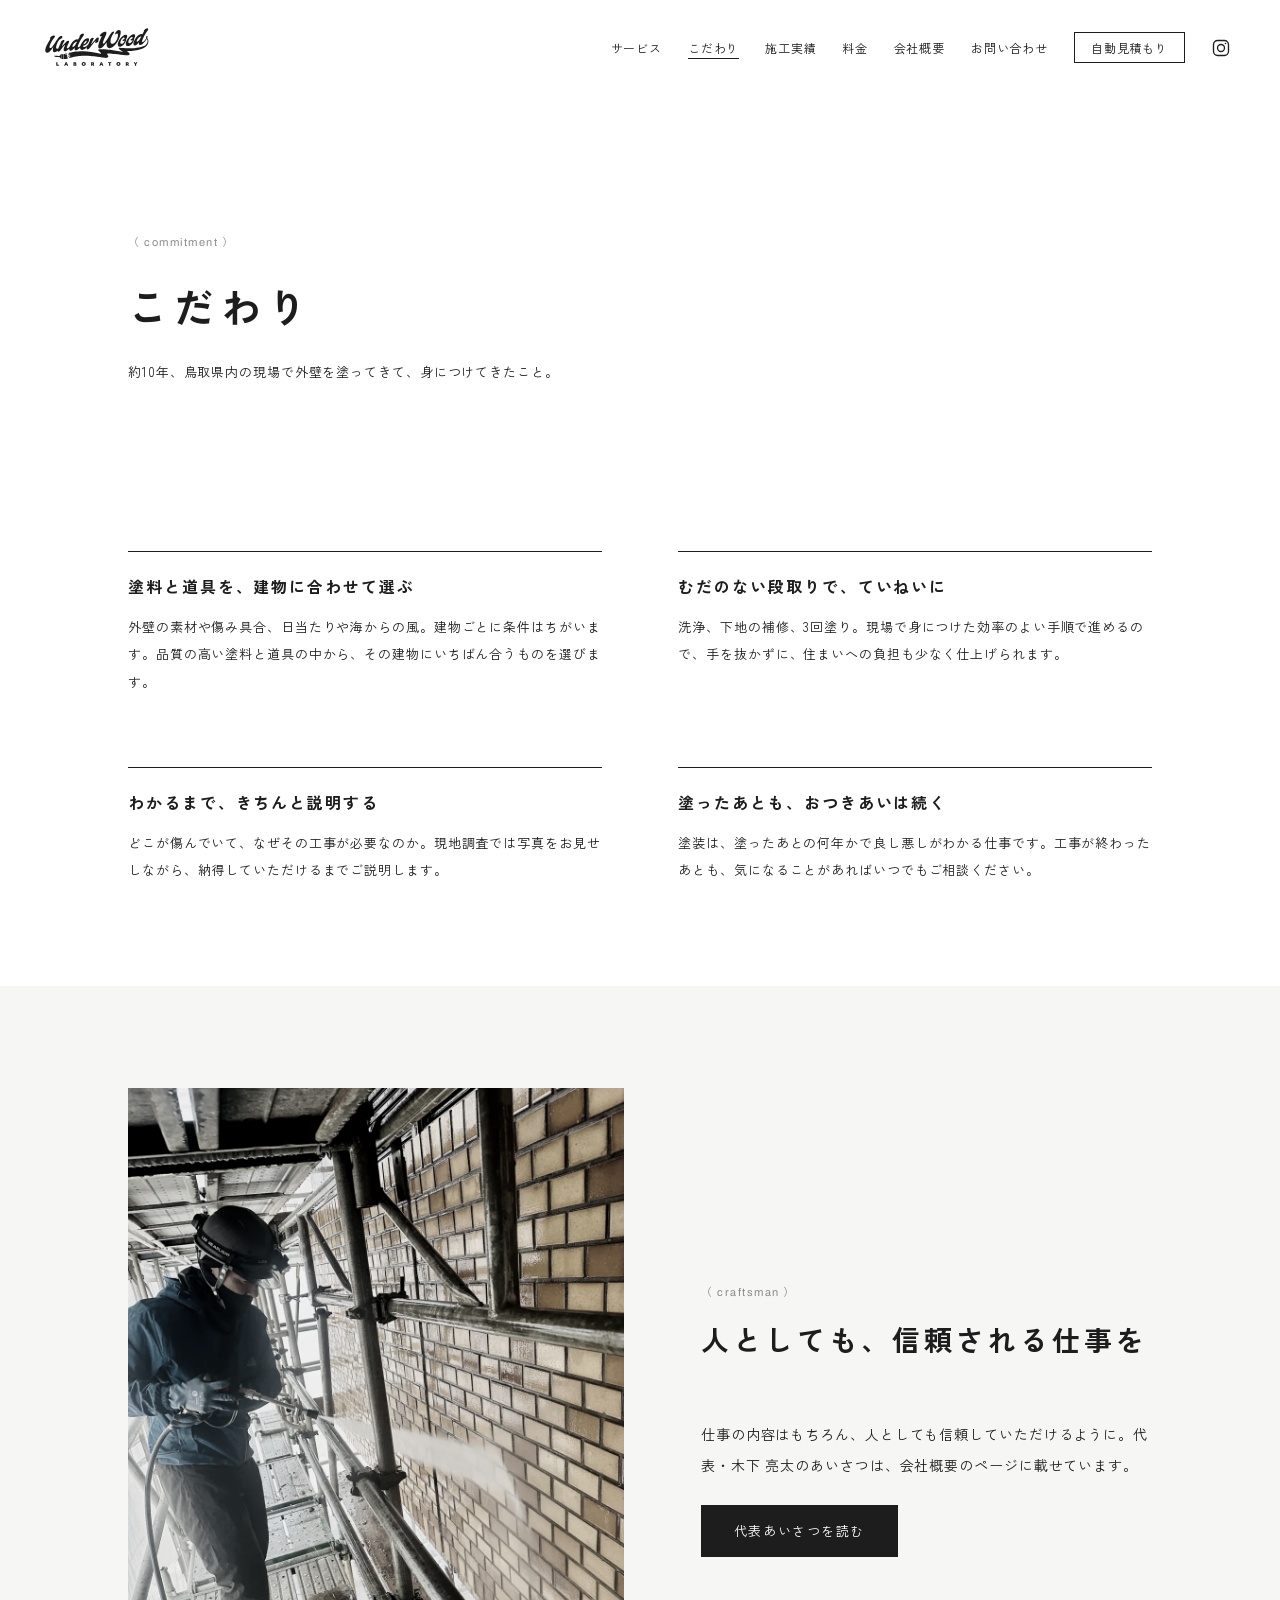
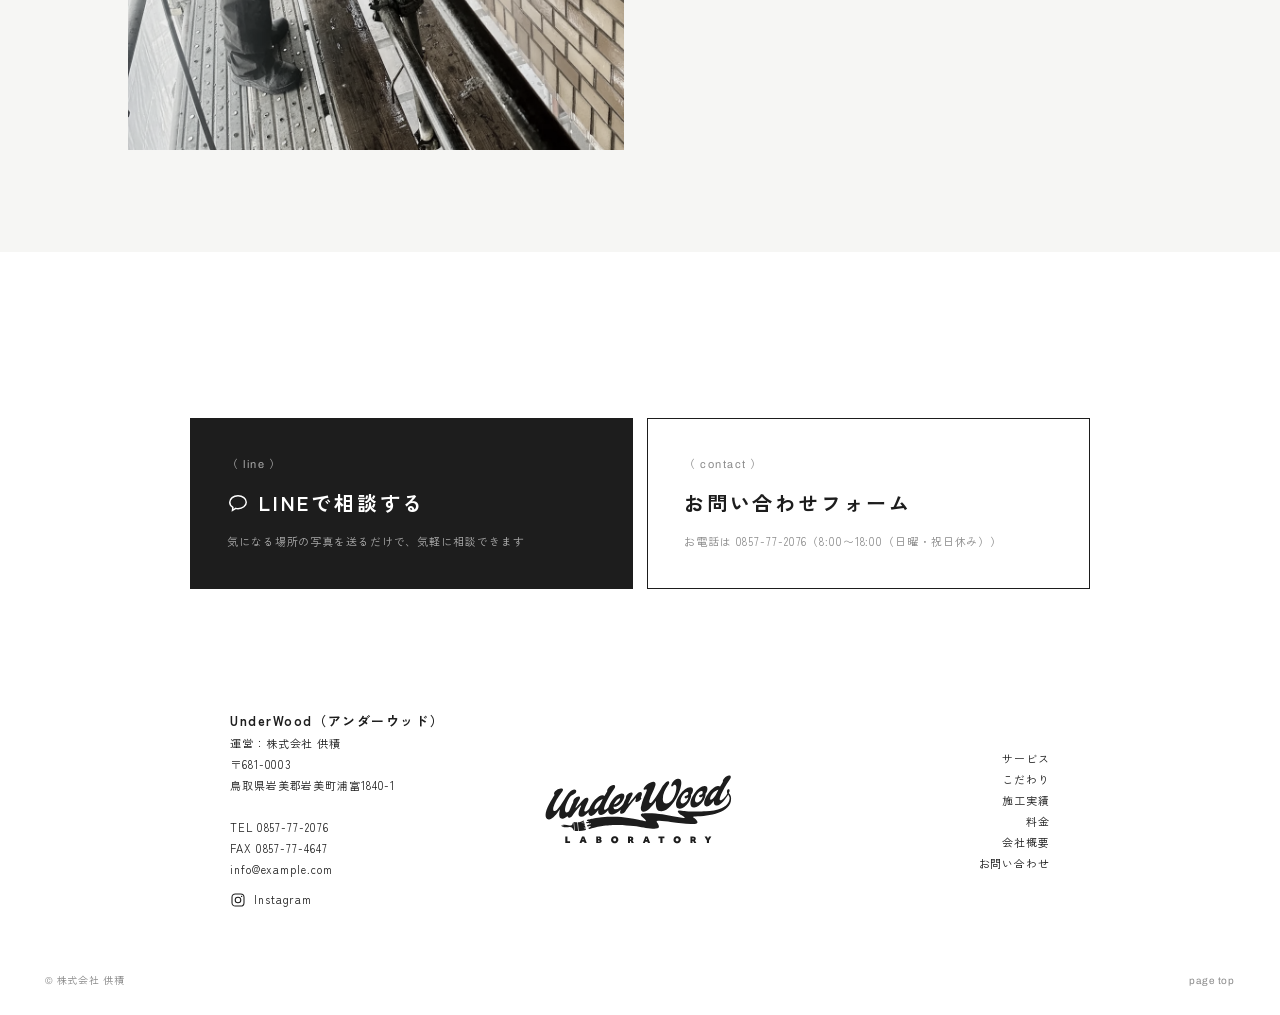
==== commit 53f38b00: "Add files via upload" ====
--- a/commitment.html
+++ b/commitment.html
@@ -43,7 +43,18 @@
     </div>
   </div>
 </section>
-<a class="contact" href="contact.html"><span class="label">contact</span><strong>お問い合わせ・ご相談はこちら</strong></a>
+<div class="cta2">
+  <a class="cta-line" href="contact.html#line" data-line-pending>
+    <span class="label">line</span>
+    <strong><svg viewBox="0 0 24 24" width="22" height="22" fill="none" stroke="currentColor" stroke-width="1.6" aria-hidden="true"><path d="M12 4C7 4 3 7.2 3 11.2c0 2.3 1.3 4.3 3.4 5.6L6 20l3.6-2.1c.8.2 1.6.3 2.4.3 5 0 9-3.2 9-7.1S17 4 12 4Z"/></svg>LINEで相談する</strong>
+    <small>気になる場所の写真を送るだけで、気軽に相談できます</small>
+  </a>
+  <a class="cta-form" href="contact.html">
+    <span class="label">contact</span>
+    <strong>お問い合わせフォーム</strong>
+    <small>お電話は 0857-77-2076（8:00〜18:00（日曜・祝日休み））</small>
+  </a>
+</div>
 </main>
 <footer>
   <div class="ft">
@@ -53,6 +64,10 @@
   </div>
   <div class="copy"><span>© 株式会社 供積</span><a href="#">page top</a></div>
 </footer>
+<div class="mbar" aria-label="電話・LINEで相談">
+  <a href="tel:0857772076"><svg viewBox="0 0 24 24" width="20" height="20" fill="none" stroke="currentColor" stroke-width="1.6" aria-hidden="true"><path d="M5 4h3l2 5-2.5 1.5a11 11 0 0 0 6 6L15 14l5 2v3a2 2 0 0 1-2 2A16 16 0 0 1 3 6a2 2 0 0 1 2-2Z"/></svg>電話する</a>
+  <a class="line" href="contact.html#line" data-line-pending><svg viewBox="0 0 24 24" width="22" height="22" fill="none" stroke="currentColor" stroke-width="1.6" aria-hidden="true"><path d="M12 4C7 4 3 7.2 3 11.2c0 2.3 1.3 4.3 3.4 5.6L6 20l3.6-2.1c.8.2 1.6.3 2.4.3 5 0 9-3.2 9-7.1S17 4 12 4Z"/></svg>LINEで相談</a>
+</div>
 <script src="assets/main.js"></script>
 
 </body>
--- a/assets/style.css
+++ b/assets/style.css
@@ -301,3 +301,40 @@
 .ig-text{display:inline-flex;align-items:center;gap:8px;margin-top:10px}
 .ig-text svg{width:16px;height:16px}
 .ig-text:hover{opacity:.55}
+
+/* ---------- 公式LINE ---------- */
+.cta2{width:min(900px,calc(100% - 40px));margin:clamp(100px,13vw,170px) auto 0;display:grid;grid-template-columns:1fr 1fr;gap:14px}
+.cta2 a{display:flex;flex-direction:column;justify-content:center;gap:6px;padding:34px clamp(20px,3vw,36px);border:1px solid var(--ink);transition:background .25s,color .25s,opacity .25s}
+.cta2 strong{display:flex;align-items:center;gap:10px;font-size:clamp(16px,1.9vw,20px);letter-spacing:.14em}
+.cta2 small{font-size:11px;color:var(--mute)}
+.cta-line{background:var(--ink);color:#fff}
+.cta-line .label,.cta-line small{color:#aaa}
+.cta-line:hover{opacity:.85}
+.cta-form:hover{background:var(--ink);color:#fff}
+.cta-form:hover small,.cta-form:hover .label{color:#aaa}
+@media (max-width:640px){.cta2{grid-template-columns:1fr}}
+
+.btn-est-line{display:flex;align-items:center;justify-content:center;gap:8px;margin-top:10px;border:1px solid #6a6a6a;color:#fff;padding:14px 12px;font-size:13px;letter-spacing:.1em;transition:background .2s}
+.btn-est-line:hover{background:#2e2e2e}
+.sheet-line{display:flex;align-items:center;justify-content:center;gap:8px;margin-top:10px;border:1px solid #6a6a6a;padding:12px;font-size:13px;letter-spacing:.1em}
+.sheet-line:hover{background:#2e2e2e}
+
+.line-box{display:grid;grid-template-columns:minmax(0,1.3fr) minmax(0,1fr);gap:clamp(32px,6vw,80px);align-items:center;border:1px solid var(--ink);padding:clamp(28px,4vw,52px) !important}
+.line-box h2{font-size:clamp(20px,2.4vw,26px);letter-spacing:.12em;margin:12px 0 14px;line-height:1.7}
+.line-box p{font-size:13px}
+.line-steps{list-style:none;counter-reset:s;margin-top:22px;border-top:1px solid var(--line)}
+.line-steps li{counter-increment:s;font-size:13px;padding:10px 0 10px 2.6em;border-bottom:1px solid var(--line);position:relative}
+.line-steps li::before{content:counter(s,decimal-leading-zero);position:absolute;left:0;font-family:var(--font-en);font-size:11px;color:var(--mute);top:12px}
+.line-act{text-align:center}
+.line-btn{width:100%;gap:10px;min-height:60px;font-size:15px;font-weight:700}
+.qr{width:150px;aspect-ratio:1;margin:22px auto 0;border:1px dashed var(--line);display:grid;place-items:center;font-size:11px;color:var(--mute)}
+@media (max-width:820px){.line-box{grid-template-columns:1fr}.qr{display:none}.line-act .note{display:none}}
+
+/* スマホの下に固定する「電話・LINE」 */
+.mbar{display:none}
+@media (max-width:760px){
+  .mbar{display:grid;grid-template-columns:1fr 1fr;position:fixed;left:0;right:0;bottom:0;z-index:40;background:#fff;border-top:1px solid var(--ink);padding-bottom:env(safe-area-inset-bottom)}
+  .mbar a{display:flex;align-items:center;justify-content:center;gap:8px;padding:15px 8px;font-size:14px;font-weight:700;letter-spacing:.08em}
+  .mbar .line{background:var(--ink);color:#fff}
+  body{padding-bottom:64px}
+}
